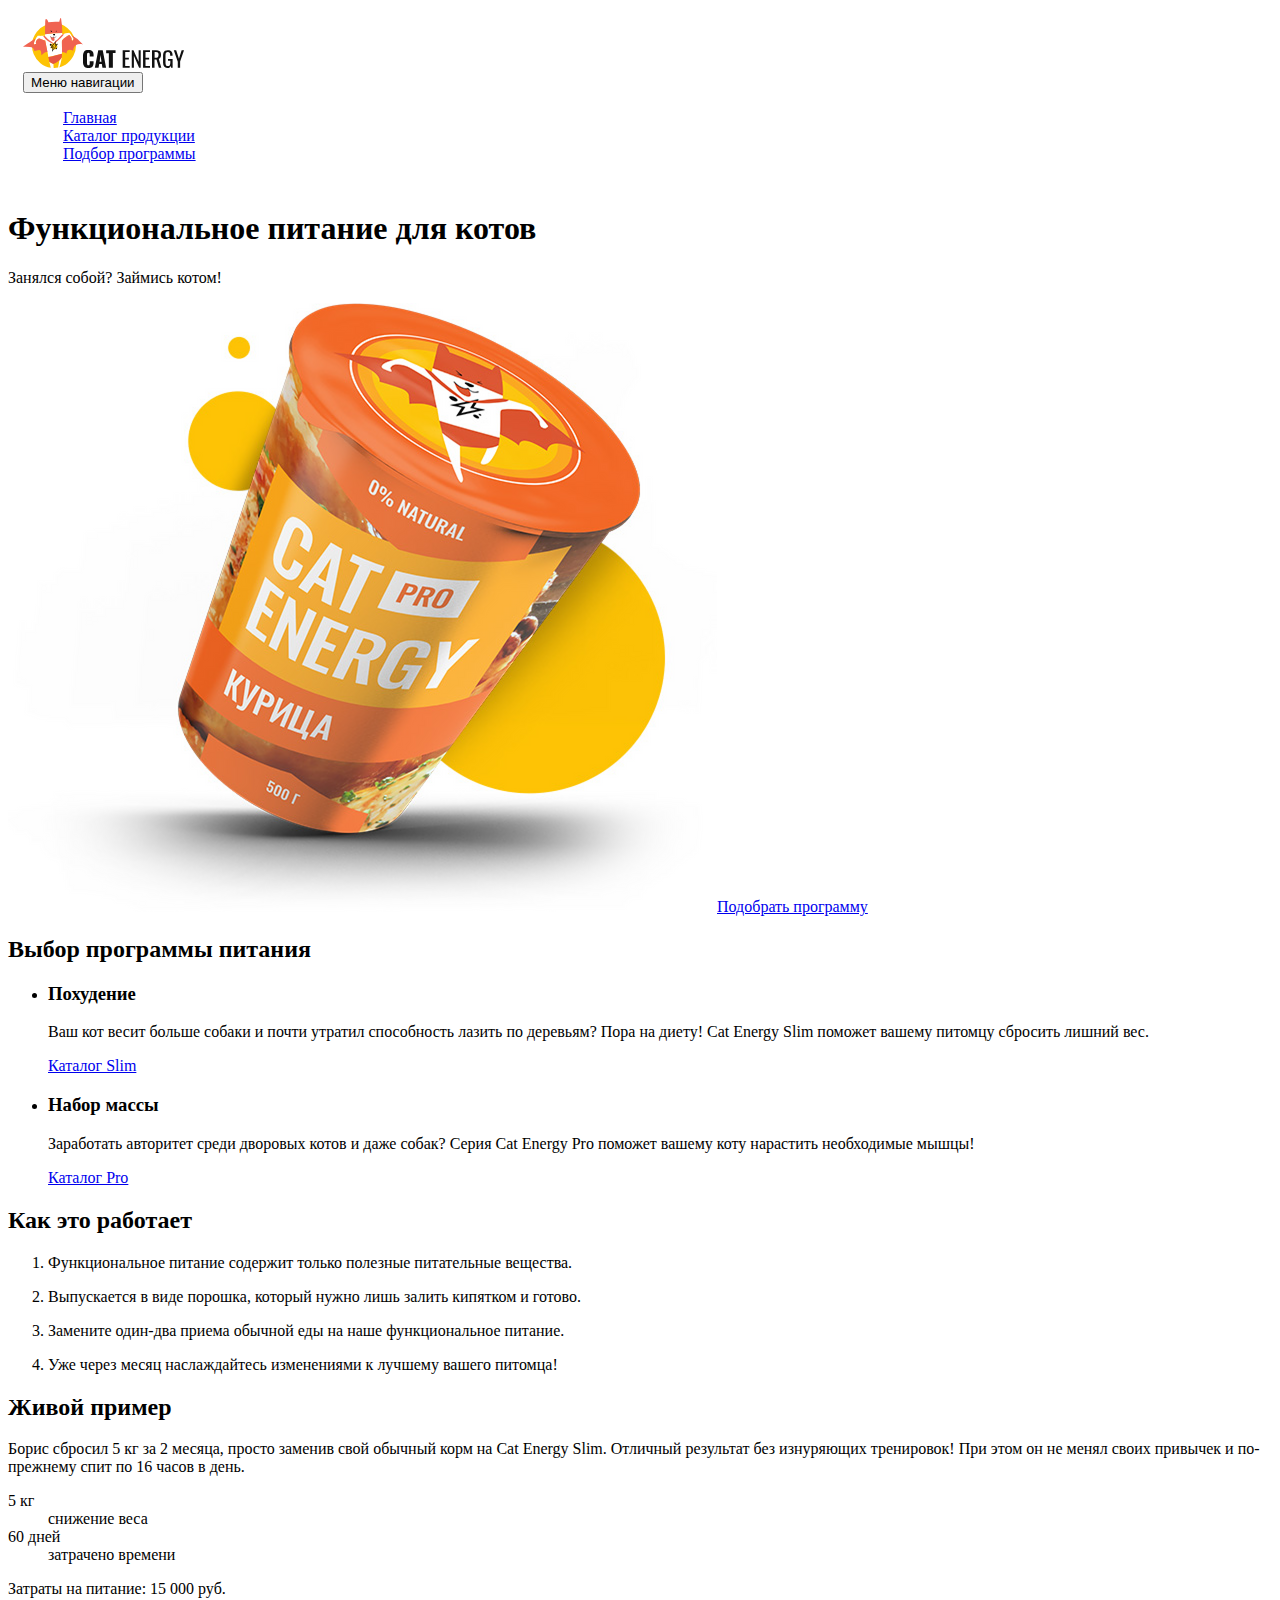
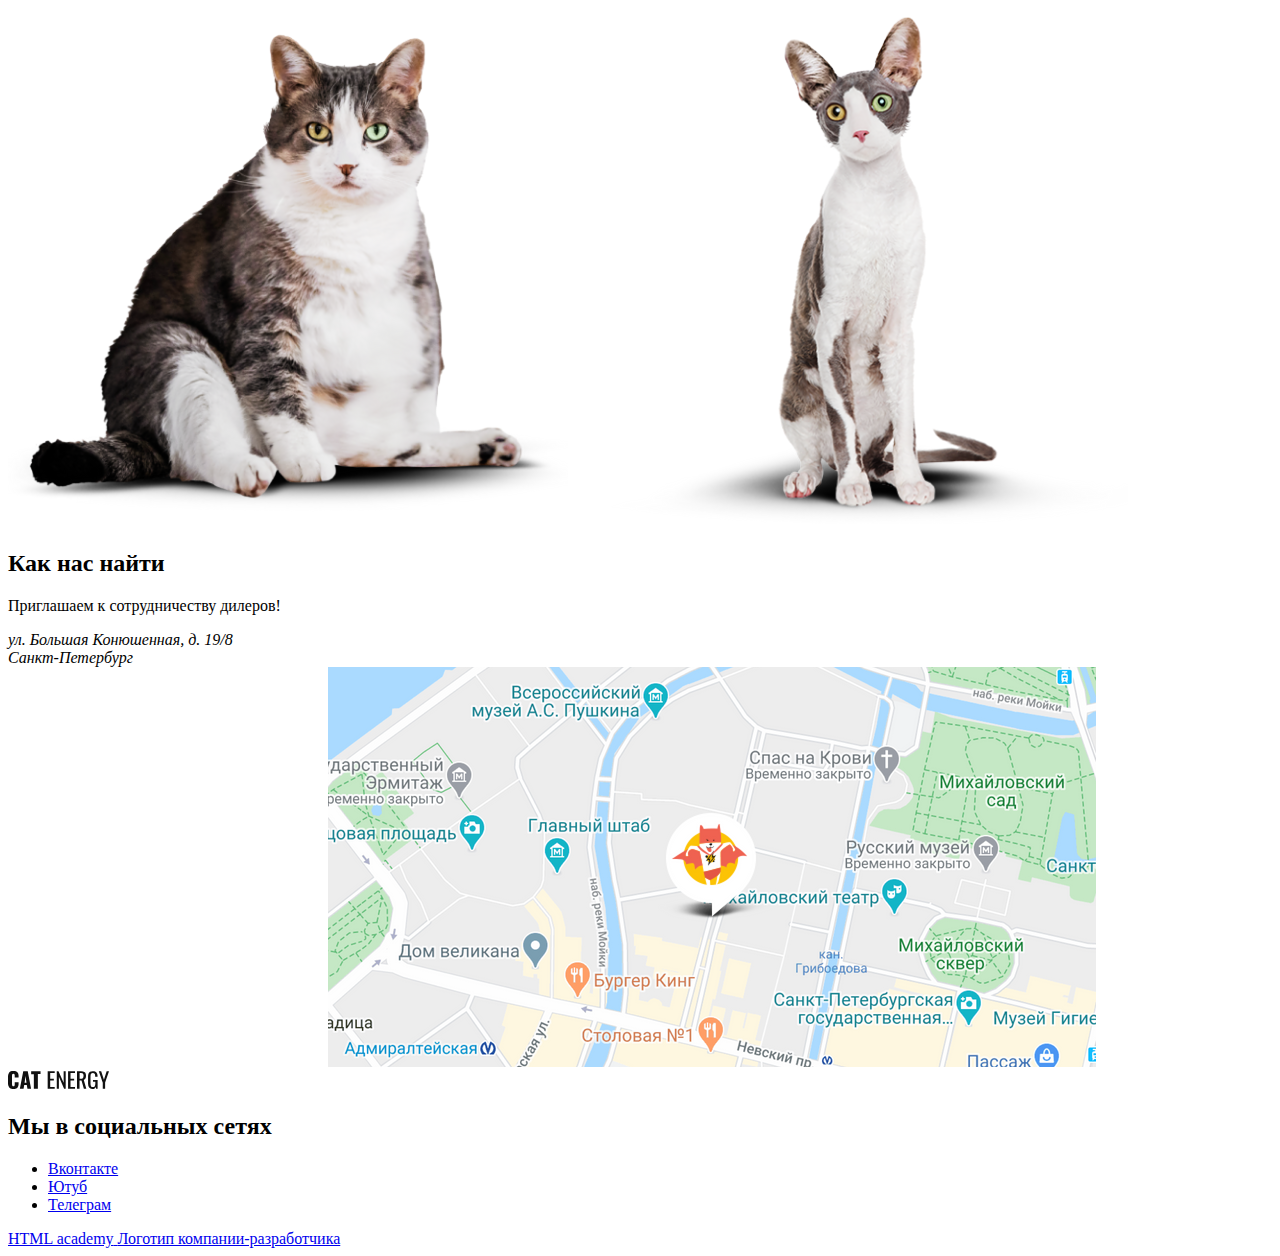
==== index.html @ 3e72becc "Deploying to gh-pages from @ CrystalGoose/2089669-cat-energy-31@88f88fc586ac35daff29e25ace914be1c01a" ====
<!DOCTYPE html><html class="page" lang="ru"><head><meta charset="UTF-8"><title>Функциональное питание для котов Кэт Энерджи</title><meta name="viewport" content="width=device-width,initial-scale=1"><link rel="icon" href="favicon.ico"><link rel="icon" href="favicons/favicon.svg" type="image/svg+xml"><link rel="apple-touch-icon" href="favicons/apple_icon_180x180.png"><link rel="manifest" href="manifest.webmanifest"><link rel="stylesheet" href="styles/styles.css"><script src="scripts/index.js" defer="defer"></script></head><body class="page__body"><header class="header"><a class="header__logo logo-image" href="index.html" aria-current="page"><picture><source media="(min-width: 1440px)" width="70" height="59" type="image/svg+xml" srcset="images/logo_image-desktop.svg"><source media="(min-width: 768px)" width="60" height="50" type="image/svg+xml" srcset="images/logo_image-tablet.svg"><img src="images/logo_image-mobile.svg" width="33" height="38" alt="Логотип Кэт Энерджи, котик в костюме супергероя."></picture></a><a class="header__logo logo-text" href="index.html" aria-current="page"><picture><img src="images/logo_text-mobile.svg" width="101" height="18" alt="Текстовый логотип Кэт Энерджи."></picture></a><nav class="header__navigation navigation"><button class="navigation__button-toggle" type="button"><span class="visually-hidden">Меню навигации</span></button><ul class="navigation__list"><li class="navigation__item navigation__item--current"><a class="navigation__link" href="index.html" aria-current="page">Главная</a></li><li class="navigation__item"><a class="navigation__link" href="catalog.html">Каталог продукции</a></li><li class="navigation__item"><a class="navigation__link" href="#">Подбор программы</a></li></ul></nav></header><main class="main-container"><section class="product"><div class="product__container"><h1 class="product__title title title--light-version">Функциональное питание для котов</h1><p class="product__slogan">Занялся собой? Займись котом!</p><picture><source media="(min-width: 1440px)" width="552" height="499" type="image/png" srcset="images/product_image-tablet@1x.png, images/product_image-tablet@2x.png 2x"><source media="(min-width: 768px)" width="709" height="609" type="image/png" srcset="images/product_image-tablet@1x.png, images/product_image-tablet@2x.png 2x"><img class="product__image" src="images/product_image-mobile@1x.png" srcset="images/product_image-mobile@2x.png 2x" alt="Баночка корма Кэт Энерджи со вкусом курицы." width="280" height="270"></picture><a class="product__button button" href="#">Подобрать программу</a></div></section><section class="programs"><h2 class="visually-hidden">Выбор программы питания</h2><ul class="programs__list"><li class="programs__item programs__item--slim"><h3 class="programs__title title">Похудение</h3><p class="programs__description">Ваш кот весит больше собаки и почти утратил способность лазить по деревьям? Пора на диету! Cat Energy Slim поможет вашему питомцу сбросить лишний вес.</p><a class="programs__link" href="#">Каталог Slim</a></li><li class="programs__item programs__item--pro"><h3 class="programs__title title">Набор массы</h3><p class="programs__description">Заработать авторитет среди дворовых котов и даже собак? Серия Cat Energy Pro поможет вашему коту нарастить необходимые мышцы!</p><a class="programs__link" href="#">Каталог Pro</a></li></ul></section><section class="guideline"><div class="guideline__container"><h2 class="guideline__title title">Как это работает</h2><ol class="guideline__list"><li class="guideline__item"><p class="guideline__description guideline__description--nutricion">Функциональное питание содержит только полезные питательные вещества.</p></li><li class="guideline__item"><p class="guideline__description guideline__description--powder">Выпускается в виде порошка, который нужно лишь залить кипятком и готово.</p></li><li class="guideline__item"><p class="guideline__description guideline__description--meal">Замените один-два приема обычной еды на наше функциональное питание.</p></li><li class="guideline__item"><p class="guideline__description guideline__description--changes">Уже через месяц наслаждайтесь изменениями к лучшему вашего питомца!</p></li></ol></div></section><section class="example"><div class="example__container"><h2 class="example__title title">Живой пример</h2><p class="example__description">Борис сбросил 5&nbsp;кг за 2 месяца, просто заменив свой обычный корм на Cat Energy Slim. Отличный результат без изнуряющих тренировок! При этом он не менял своих привычек и по-прежнему спит по 16 часов в день.</p><dl class="example__stats"><div class="example__weight"><dt class="example__quantity">5&nbsp;кг</dt><dd class="example__content">снижение веса</dd></div><div class="example__days"><dt class="example__quantity">60 дней</dt><dd class="example__content">затрачено времени</dd></div></dl><p class="example__expenses"><span class="example__expenses-price">Затраты на питание:</span> <span class="example__expenses-price">15 000&nbsp;руб.</span></p><!-- Слайдер --><div class="example__slider slider"><div class="slider__container"><picture><source media="(min-width: 768px)" type="image/png" srcset="images/cat_fat-tablet@1x.png, images/cat_fat-tablet@2x.png 2x" width="560" height="512"><img class="slider__cat slider__cat--fat" src="images/cat_fat-mobile@1x.png" srcset="images/cat_fat-mobile@2x.png 2x" alt="Сравнение кота до и после программы: до — толстый котик." width="280" height="256"></picture><picture><source media="(min-width: 768px)" type="image/png" srcset="images/cat_slim-tablet@1x.png, images/cat_slim-tablet@2x.png 2x" width="560" height="512"><img class="slider__cat slider__cat--slim" src="images/cat_slim-mobile@1x.png" srcset="images/cat_slim-mobile@2x.png 2x" alt="Сравнение кота до и после программы: после — стройный котик." width="280" height="256"></picture></div></div></div></section></main><footer class="footer"><div class="footer__wrapper"><section class="footer__address"><h2 class="visually-hidden">Как нас найти</h2><div class="footer__address-container address-container"><p class="address-container__subtitle">Приглашаем к сотрудничеству дилеров!</p><address class="address-container__address">ул. Большая Конюшенная, д. 19/8<br>Санкт-Петербург</address></div><iframe class="footer__address-map" src="https://www.google.com/maps/embed?pb=!1m18!1m12!1m3!1d307.5702379536444!2d30.322433338870027!3d59.93882229616779!2m3!1f0!2f0!3f0!3m2!1i1024!2i768!4f13.1!3m3!1m2!1s0x4696310fca145cc1%3A0x42b32648d8238007!2z0JHQvtC70YzRiNCw0Y8g0JrQvtC90Y7RiNC10L3QvdCw0Y8g0YPQuy4sIDE5LzgsINCh0LDQvdC60YIt0J_QtdGC0LXRgNCx0YPRgNCzLCDQoNC-0YHRgdC40Y8sIDE5MTE4Ng!5e0!3m2!1sru!2ses!4v1713214253502!5m2!1sru!2ses" width="320" height="362" style="border:0;" allowfullscreen="" loading="lazy" referrerpolicy="no-referrer-when-downgrade"></iframe><picture><source media="(min-width: 1440px)" srcset="images/map-desktop@1x.png, images/map-desktop@2x.png 2x" type="image/png" width="1440" height="400"><source media="(min-width: 768px)" srcset="images/map-tablet@1x.png, images/map-tablet@2x.png 2x" type="image/png" width="768" height="400"><img class="footer__map-picture" src="images/map-mobile@1x.png" srcset="images/map-mobile@2x.png 2x" alt="Карта с адресом офиса." width="320" height="362"></picture></section><div class="footer__container"><a class="footer__container-logo logo-text" href="#"><img src="images/logo_text-mobile.svg" width="101" height="18" alt="Текстовый логотип Кэт Энерджи."></a><section class="footer__socials socials"><h2 class="visually-hidden">Мы в социальных сетях</h2><ul class="socials__list"><li class="socials__item"><a class="socials__link socials__link--vkontakte" href="#"><span class="visually-hidden">Вконтакте</span></a></li><li class="socials__item"><a class="socials__link socials__link--youtube" href="#"><span class="visually-hidden">Ютуб</span></a></li><li class="socials__item"><a class="socials__link socials__link--telegram" href="#"><span class="visually-hidden">Телеграм</span></a></li></ul></section><a class="footer__developer developer-logo" href="#"><span class="developer-logo__text">HTML academy</span> <span class="visually-hidden">Логотип компании-разработчика</span></a></div></div></footer></body></html>
---- styles/styles.css ----
.header{color:#fff;background-color:#fff;padding:10px 15px}
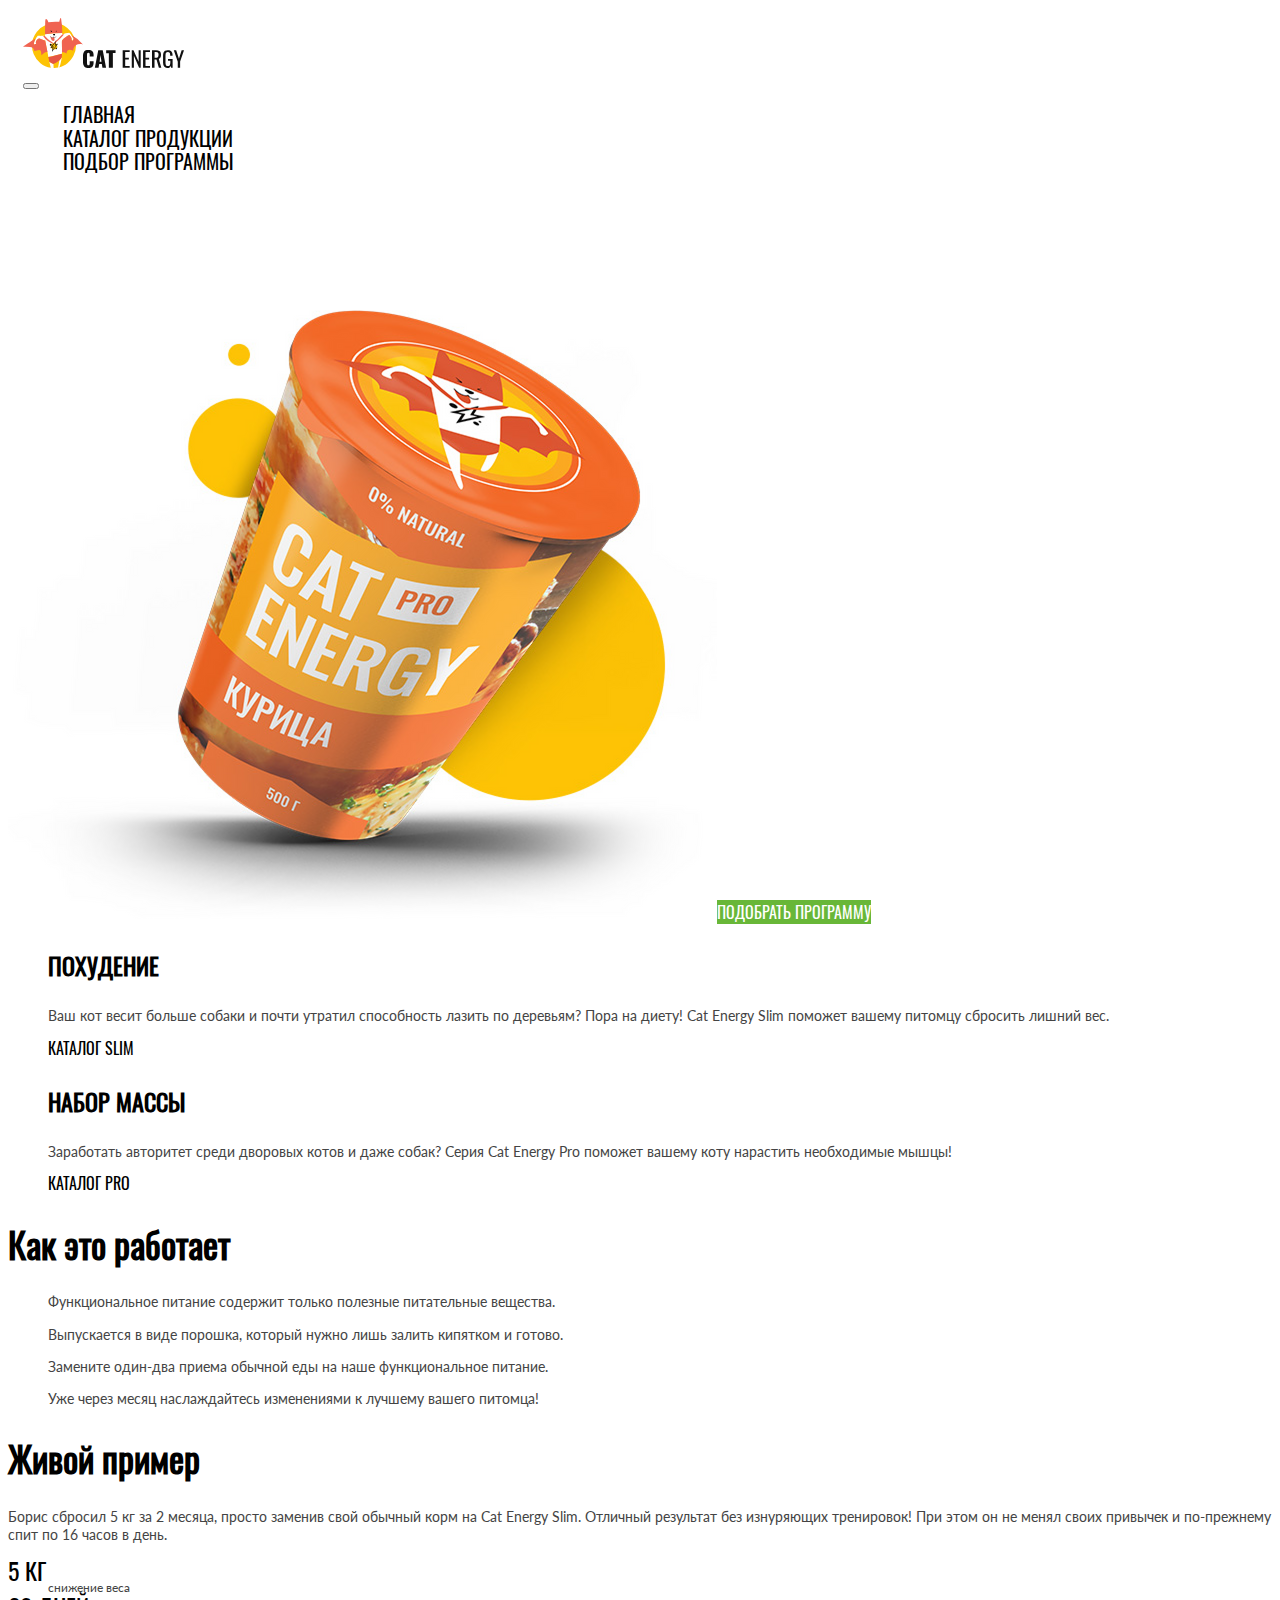
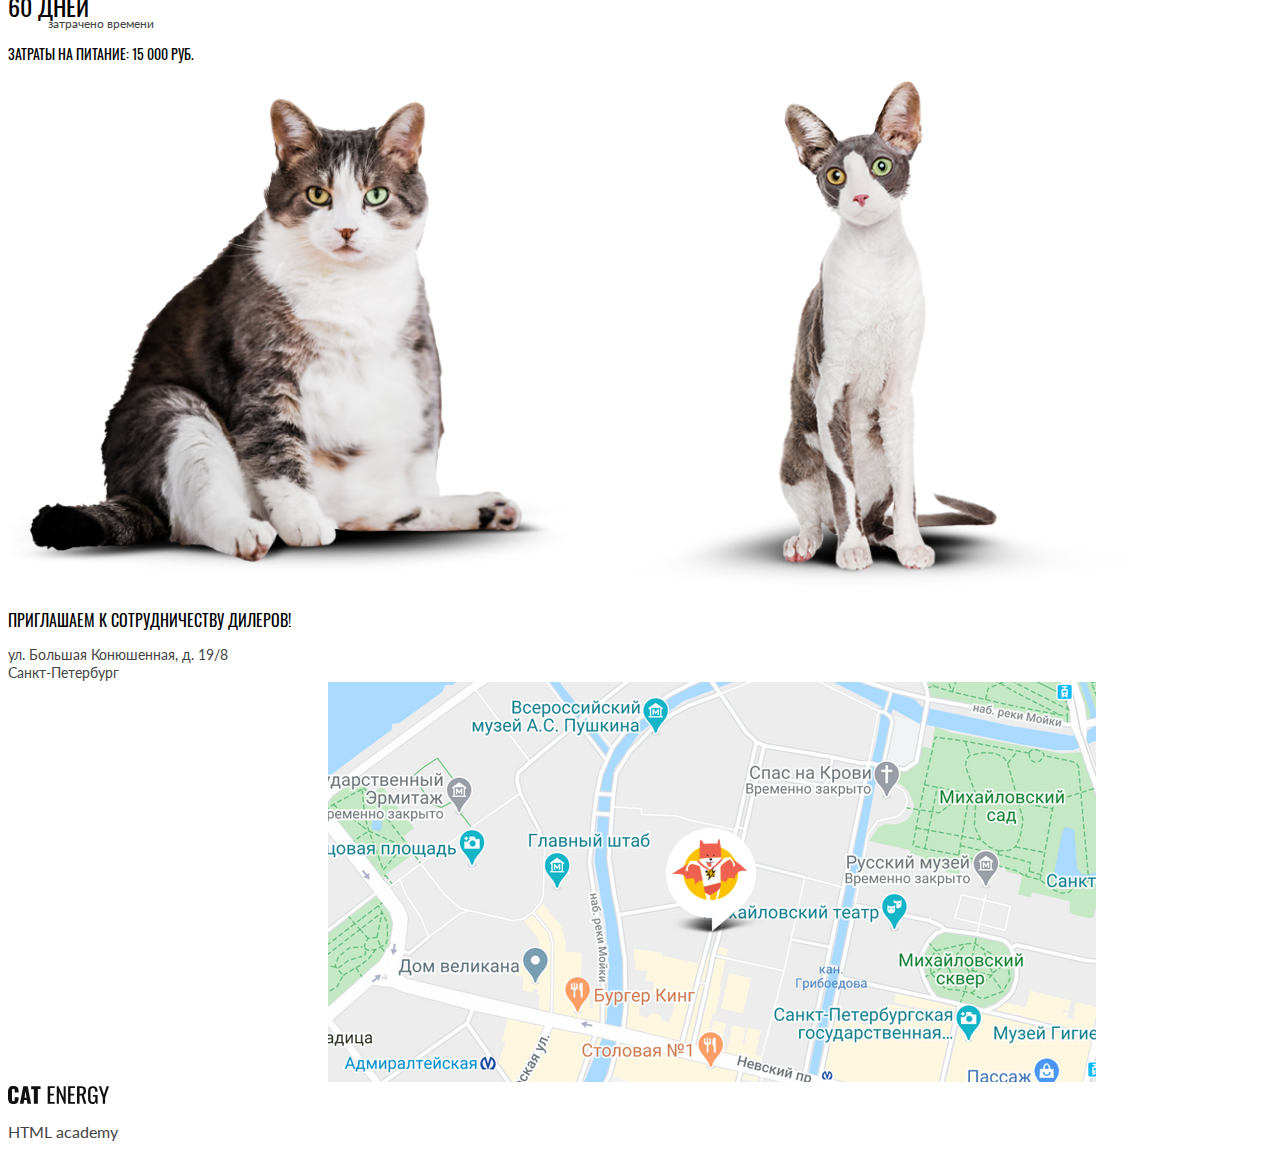
==== commit e23897e0: "Deploying to gh-pages from @ CrystalGoose/2089669-cat-energy-31@cd199926cb674cfb53959e32f25842ca7a22" ====
--- a/index.html
+++ b/index.html
@@ -1 +1 @@
-<!DOCTYPE html><html class="page" lang="ru"><head><meta charset="UTF-8"><title>Функциональное питание для котов Кэт Энерджи</title><meta name="viewport" content="width=device-width,initial-scale=1"><link rel="icon" href="favicon.ico"><link rel="icon" href="favicons/favicon.svg" type="image/svg+xml"><link rel="apple-touch-icon" href="favicons/apple_icon_180x180.png"><link rel="manifest" href="manifest.webmanifest"><link rel="stylesheet" href="styles/styles.css"><script src="scripts/index.js" defer="defer"></script></head><body class="page__body"><header class="header"><a class="header__logo logo-image" href="index.html" aria-current="page"><picture><source media="(min-width: 1440px)" width="70" height="59" type="image/svg+xml" srcset="images/logo_image-desktop.svg"><source media="(min-width: 768px)" width="60" height="50" type="image/svg+xml" srcset="images/logo_image-tablet.svg"><img src="images/logo_image-mobile.svg" width="33" height="38" alt="Логотип Кэт Энерджи, котик в костюме супергероя."></picture></a><a class="header__logo logo-text" href="index.html" aria-current="page"><picture><img src="images/logo_text-mobile.svg" width="101" height="18" alt="Текстовый логотип Кэт Энерджи."></picture></a><nav class="header__navigation navigation"><button class="navigation__button-toggle" type="button"><span class="visually-hidden">Меню навигации</span></button><ul class="navigation__list"><li class="navigation__item navigation__item--current"><a class="navigation__link" href="index.html" aria-current="page">Главная</a></li><li class="navigation__item"><a class="navigation__link" href="catalog.html">Каталог продукции</a></li><li class="navigation__item"><a class="navigation__link" href="#">Подбор программы</a></li></ul></nav></header><main class="main-container"><section class="product"><div class="product__container"><h1 class="product__title title title--light-version">Функциональное питание для котов</h1><p class="product__slogan">Занялся собой? Займись котом!</p><picture><source media="(min-width: 1440px)" width="552" height="499" type="image/png" srcset="images/product_image-tablet@1x.png, images/product_image-tablet@2x.png 2x"><source media="(min-width: 768px)" width="709" height="609" type="image/png" srcset="images/product_image-tablet@1x.png, images/product_image-tablet@2x.png 2x"><img class="product__image" src="images/product_image-mobile@1x.png" srcset="images/product_image-mobile@2x.png 2x" alt="Баночка корма Кэт Энерджи со вкусом курицы." width="280" height="270"></picture><a class="product__button button" href="#">Подобрать программу</a></div></section><section class="programs"><h2 class="visually-hidden">Выбор программы питания</h2><ul class="programs__list"><li class="programs__item programs__item--slim"><h3 class="programs__title title">Похудение</h3><p class="programs__description">Ваш кот весит больше собаки и почти утратил способность лазить по деревьям? Пора на диету! Cat Energy Slim поможет вашему питомцу сбросить лишний вес.</p><a class="programs__link" href="#">Каталог Slim</a></li><li class="programs__item programs__item--pro"><h3 class="programs__title title">Набор массы</h3><p class="programs__description">Заработать авторитет среди дворовых котов и даже собак? Серия Cat Energy Pro поможет вашему коту нарастить необходимые мышцы!</p><a class="programs__link" href="#">Каталог Pro</a></li></ul></section><section class="guideline"><div class="guideline__container"><h2 class="guideline__title title">Как это работает</h2><ol class="guideline__list"><li class="guideline__item"><p class="guideline__description guideline__description--nutricion">Функциональное питание содержит только полезные питательные вещества.</p></li><li class="guideline__item"><p class="guideline__description guideline__description--powder">Выпускается в виде порошка, который нужно лишь залить кипятком и готово.</p></li><li class="guideline__item"><p class="guideline__description guideline__description--meal">Замените один-два приема обычной еды на наше функциональное питание.</p></li><li class="guideline__item"><p class="guideline__description guideline__description--changes">Уже через месяц наслаждайтесь изменениями к лучшему вашего питомца!</p></li></ol></div></section><section class="example"><div class="example__container"><h2 class="example__title title">Живой пример</h2><p class="example__description">Борис сбросил 5&nbsp;кг за 2 месяца, просто заменив свой обычный корм на Cat Energy Slim. Отличный результат без изнуряющих тренировок! При этом он не менял своих привычек и по-прежнему спит по 16 часов в день.</p><dl class="example__stats"><div class="example__weight"><dt class="example__quantity">5&nbsp;кг</dt><dd class="example__content">снижение веса</dd></div><div class="example__days"><dt class="example__quantity">60 дней</dt><dd class="example__content">затрачено времени</dd></div></dl><p class="example__expenses"><span class="example__expenses-price">Затраты на питание:</span> <span class="example__expenses-price">15 000&nbsp;руб.</span></p><!-- Слайдер --><div class="example__slider slider"><div class="slider__container"><picture><source media="(min-width: 768px)" type="image/png" srcset="images/cat_fat-tablet@1x.png, images/cat_fat-tablet@2x.png 2x" width="560" height="512"><img class="slider__cat slider__cat--fat" src="images/cat_fat-mobile@1x.png" srcset="images/cat_fat-mobile@2x.png 2x" alt="Сравнение кота до и после программы: до — толстый котик." width="280" height="256"></picture><picture><source media="(min-width: 768px)" type="image/png" srcset="images/cat_slim-tablet@1x.png, images/cat_slim-tablet@2x.png 2x" width="560" height="512"><img class="slider__cat slider__cat--slim" src="images/cat_slim-mobile@1x.png" srcset="images/cat_slim-mobile@2x.png 2x" alt="Сравнение кота до и после программы: после — стройный котик." width="280" height="256"></picture></div></div></div></section></main><footer class="footer"><div class="footer__wrapper"><section class="footer__address"><h2 class="visually-hidden">Как нас найти</h2><div class="footer__address-container address-container"><p class="address-container__subtitle">Приглашаем к сотрудничеству дилеров!</p><address class="address-container__address">ул. Большая Конюшенная, д. 19/8<br>Санкт-Петербург</address></div><iframe class="footer__address-map" src="https://www.google.com/maps/embed?pb=!1m18!1m12!1m3!1d307.5702379536444!2d30.322433338870027!3d59.93882229616779!2m3!1f0!2f0!3f0!3m2!1i1024!2i768!4f13.1!3m3!1m2!1s0x4696310fca145cc1%3A0x42b32648d8238007!2z0JHQvtC70YzRiNCw0Y8g0JrQvtC90Y7RiNC10L3QvdCw0Y8g0YPQuy4sIDE5LzgsINCh0LDQvdC60YIt0J_QtdGC0LXRgNCx0YPRgNCzLCDQoNC-0YHRgdC40Y8sIDE5MTE4Ng!5e0!3m2!1sru!2ses!4v1713214253502!5m2!1sru!2ses" width="320" height="362" style="border:0;" allowfullscreen="" loading="lazy" referrerpolicy="no-referrer-when-downgrade"></iframe><picture><source media="(min-width: 1440px)" srcset="images/map-desktop@1x.png, images/map-desktop@2x.png 2x" type="image/png" width="1440" height="400"><source media="(min-width: 768px)" srcset="images/map-tablet@1x.png, images/map-tablet@2x.png 2x" type="image/png" width="768" height="400"><img class="footer__map-picture" src="images/map-mobile@1x.png" srcset="images/map-mobile@2x.png 2x" alt="Карта с адресом офиса." width="320" height="362"></picture></section><div class="footer__container"><a class="footer__container-logo logo-text" href="#"><img src="images/logo_text-mobile.svg" width="101" height="18" alt="Текстовый логотип Кэт Энерджи."></a><section class="footer__socials socials"><h2 class="visually-hidden">Мы в социальных сетях</h2><ul class="socials__list"><li class="socials__item"><a class="socials__link socials__link--vkontakte" href="#"><span class="visually-hidden">Вконтакте</span></a></li><li class="socials__item"><a class="socials__link socials__link--youtube" href="#"><span class="visually-hidden">Ютуб</span></a></li><li class="socials__item"><a class="socials__link socials__link--telegram" href="#"><span class="visually-hidden">Телеграм</span></a></li></ul></section><a class="footer__developer developer-logo" href="#"><span class="developer-logo__text">HTML academy</span> <span class="visually-hidden">Логотип компании-разработчика</span></a></div></div></footer></body></html>+<!DOCTYPE html><html class="page" lang="ru"><head><meta charset="UTF-8"><title>Функциональное питание для котов Кэт Энерджи</title><meta name="viewport" content="width=device-width,initial-scale=1"><link rel="icon" href="favicon.ico"><link rel="icon" href="favicons/favicon.svg" type="image/svg+xml"><link rel="apple-touch-icon" href="favicons/apple_icon_180x180.png"><link rel="manifest" href="manifest.webmanifest"><link rel="stylesheet" href="styles/styles.css"><script src="scripts/index.js" defer="defer"></script></head><body class="page__body"><header class="header"><a class="header__logo logo-image" href="index.html" aria-current="page"><picture><source media="(min-width: 1440px)" width="70" height="59" type="image/svg+xml" srcset="images/logo_image-desktop.svg"><source media="(min-width: 768px)" width="60" height="50" type="image/svg+xml" srcset="images/logo_image-tablet.svg"><img src="images/logo_image-mobile.svg" width="33" height="38" alt="Логотип Кэт Энерджи, котик в костюме супергероя."></picture></a><a class="header__logo logo-text" href="index.html" aria-current="page"><img src="images/logo_text-mobile.svg" width="101" height="18" alt="Текстовый логотип Кэт Энерджи."></a><nav class="header__navigation navigation"><button class="navigation__button-toggle" type="button"><span class="visually-hidden">Меню навигации</span></button><ul class="navigation__list"><li class="navigation__item navigation__item--current"><a class="navigation__link" href="index.html" aria-current="page">Главная</a></li><li class="navigation__item"><a class="navigation__link" href="catalog.html">Каталог продукции</a></li><li class="navigation__item"><a class="navigation__link" href="#">Подбор программы</a></li></ul></nav></header><main class="main-container"><section class="product"><div class="product__container"><h1 class="product__title title title--light-version">Функциональное питание для котов</h1><p class="product__slogan">Занялся собой? Займись котом!</p><picture><source media="(min-width: 1440px)" width="552" height="499" type="image/png" srcset="images/product_image-tablet@1x.png, images/product_image-tablet@2x.png 2x"><source media="(min-width: 768px)" width="709" height="609" type="image/png" srcset="images/product_image-tablet@1x.png, images/product_image-tablet@2x.png 2x"><img class="product__image" src="images/product_image-mobile@1x.png" srcset="images/product_image-mobile@2x.png 2x" alt="Баночка корма Кэт Энерджи со вкусом курицы." width="280" height="270"></picture><a class="product__button button" href="#">Подобрать программу</a></div></section><section class="programs"><h2 class="visually-hidden">Выбор программы питания</h2><ul class="programs__list"><li class="programs__item programs__item--slim"><h3 class="programs__title">Похудение</h3><p class="programs__description">Ваш кот весит больше собаки и почти утратил способность лазить по деревьям? Пора на диету! Cat Energy Slim поможет вашему питомцу сбросить лишний вес.</p><a class="programs__link" href="#">Каталог Slim</a></li><li class="programs__item programs__item--pro"><h3 class="programs__title">Набор массы</h3><p class="programs__description">Заработать авторитет среди дворовых котов и даже собак? Серия Cat Energy Pro поможет вашему коту нарастить необходимые мышцы!</p><a class="programs__link" href="#">Каталог Pro</a></li></ul></section><section class="guideline"><div class="guideline__container"><h2 class="guideline__title title">Как это работает</h2><ol class="guideline__list"><li class="guideline__item"><p class="guideline__description guideline__description--nutricion">Функциональное питание содержит только полезные питательные вещества.</p></li><li class="guideline__item"><p class="guideline__description guideline__description--powder">Выпускается в виде порошка, который нужно лишь залить кипятком и готово.</p></li><li class="guideline__item"><p class="guideline__description guideline__description--meal">Замените один-два приема обычной еды на наше функциональное питание.</p></li><li class="guideline__item"><p class="guideline__description guideline__description--changes">Уже через месяц наслаждайтесь изменениями к лучшему вашего питомца!</p></li></ol></div></section><section class="example"><div class="example__container"><h2 class="example__title title">Живой пример</h2><p class="example__description">Борис сбросил 5&nbsp;кг за 2 месяца, просто заменив свой обычный корм на Cat Energy Slim. Отличный результат без изнуряющих тренировок! При этом он не менял своих привычек и по-прежнему спит по 16 часов в день.</p><dl class="example__stats"><div class="example__weight"><dt class="example__quantity">5&nbsp;кг</dt><dd class="example__content">снижение веса</dd></div><div class="example__days"><dt class="example__quantity">60 дней</dt><dd class="example__content">затрачено времени</dd></div></dl><p class="example__expenses"><span class="example__expenses-price">Затраты на питание:</span> <span class="example__expenses-price">15 000&nbsp;руб.</span></p><!-- Слайдер --><div class="example__slider slider"><div class="slider__container"><picture><source media="(min-width: 768px)" type="image/png" srcset="images/cat_fat-tablet@1x.png, images/cat_fat-tablet@2x.png 2x" width="560" height="512"><img class="slider__cat slider__cat--fat" src="images/cat_fat-mobile@1x.png" srcset="images/cat_fat-mobile@2x.png 2x" alt="Сравнение кота до и после программы: до — толстый котик." width="280" height="256"></picture><picture><source media="(min-width: 768px)" type="image/png" srcset="images/cat_slim-tablet@1x.png, images/cat_slim-tablet@2x.png 2x" width="560" height="512"><img class="slider__cat slider__cat--slim" src="images/cat_slim-mobile@1x.png" srcset="images/cat_slim-mobile@2x.png 2x" alt="Сравнение кота до и после программы: после — стройный котик." width="280" height="256"></picture></div></div></div></section></main><footer class="footer"><div class="footer__wrapper"><section class="footer__address"><h2 class="visually-hidden">Как нас найти</h2><div class="footer__address-container address-container"><p class="address-container__subtitle">Приглашаем к сотрудничеству дилеров!</p><address class="address-container__address">ул. Большая Конюшенная, д. 19/8<br>Санкт-Петербург</address></div><iframe class="footer__address-map" src="https://www.google.com/maps/embed?pb=!1m18!1m12!1m3!1d307.5702379536444!2d30.322433338870027!3d59.93882229616779!2m3!1f0!2f0!3f0!3m2!1i1024!2i768!4f13.1!3m3!1m2!1s0x4696310fca145cc1%3A0x42b32648d8238007!2z0JHQvtC70YzRiNCw0Y8g0JrQvtC90Y7RiNC10L3QvdCw0Y8g0YPQuy4sIDE5LzgsINCh0LDQvdC60YIt0J_QtdGC0LXRgNCx0YPRgNCzLCDQoNC-0YHRgdC40Y8sIDE5MTE4Ng!5e0!3m2!1sru!2ses!4v1713214253502!5m2!1sru!2ses" width="320" height="362" style="border:0;" allowfullscreen="" loading="lazy" referrerpolicy="no-referrer-when-downgrade"></iframe><picture><source media="(min-width: 1440px)" srcset="images/map-desktop@1x.png, images/map-desktop@2x.png 2x" type="image/png" width="1440" height="400"><source media="(min-width: 768px)" srcset="images/map-tablet@1x.png, images/map-tablet@2x.png 2x" type="image/png" width="768" height="400"><img class="footer__map-picture" src="images/map-mobile@1x.png" srcset="images/map-mobile@2x.png 2x" alt="Карта с адресом офиса." width="320" height="362"></picture></section><div class="footer__container"><a class="footer__container-logo logo-text" href="index.html" aria-current="page"><img src="images/logo_text-mobile.svg" width="101" height="18" alt="Текстовый логотип Кэт Энерджи."></a><section class="footer__socials socials"><h2 class="visually-hidden">Мы в социальных сетях</h2><ul class="socials__list"><li class="socials__item"><a class="socials__link socials__link--vkontakte" href="https://vk.com/htmlacademy"><span class="visually-hidden">Вконтакте</span></a></li><li class="socials__item"><a class="socials__link socials__link--youtube" href="https://www.youtube.com/user/htmlacademyru"><span class="visually-hidden">Ютуб</span></a></li><li class="socials__item"><a class="socials__link socials__link--telegram" href="https://t.me/htmlacademy"><span class="visually-hidden">Телеграм</span></a></li></ul></section><a class="footer__developer developer-logo" href="https://htmlacademy.ru/"><span class="developer-logo__text">HTML academy</span> <span class="visually-hidden">Логотип компании-разработчика</span></a></div></div></footer></body></html>--- a/styles/styles.css
+++ b/styles/styles.css
@@ -1 +1 @@
-.header{color:#fff;background-color:#fff;padding:10px 15px}+:root{--primary-text-color:#444;--secondary-text-color:#000;--catalog-text-color:#222;--catalog-title-color:#111;--accent-color:#68b738;--accent-hover:#5eaa2f;--accent-light:#fff;--accent-dark:#666;--background-basic:#f2f2f2;--background-secondary:#eaeaea}@font-face{font-family:Lato;font-style:normal;font-weight:400;src:url(../fonts/lato/Lato-Regular.woff2)format("woff2");font-display:swap}@font-face{font-family:Oswald;font-style:normal;font-weight:400;src:url(../fonts/oswald/oswaldregular.woff2)format("woff2");font-display:swap}*,:before,:after{box-sizing:border-box}img{object-fit:contain;max-width:100%}body{color:var(--primary-text-color,#444);font-family:Lato,Arial,sans-serif;font-size:14px;line-height:1.3}.visually-hidden{clip:rect(0 0 0 0);border:0;width:1px;height:1px;margin:-1px;padding:0;position:absolute;overflow:hidden}.button{text-transform:uppercase;color:var(--accent-light,#fff);background-color:var(--accent-color,#68b738);border-style:none;font-family:Oswald,sans-serif;font-size:16px;line-height:1.25;text-decoration:none}.button--secondary{color:var(--primary-text-color,#444);background-color:#f2f2f2}.title{color:var(--secondary-text-color,#000);font-family:Oswald,sans-serif;font-size:36px;line-height:1.1}.title--light-version{color:#fff;font-family:Oswald,sans-serif;font-size:36px;line-height:1}.title--small{color:var(--secondary-text-color,#000);font-family:Oswald,sans-serif;font-size:24px;line-height:1}.form__input{text-transform:uppercase;color:var(--primary-text-color,#444);font-family:Oswald,sans-serif;font-size:20px;line-height:1}.socials__list{list-style:none}.developer-logo{color:var(--primary-text-color,#444);text-decoration:none}.developer-logo__text{font-size:16px;line-height:1.25;text-decoration:none}.header{color:#fff;background-color:#fff;padding:10px 15px}.header__logo{text-decoration:none}.navigation__list{list-style:none}.navigation__link{text-transform:uppercase;color:var(--secondary-text-color,#000);font-family:Oswald,sans-serif;font-size:20px;line-height:1;text-decoration:none}.product__slogan{color:#fff;font-family:Oswald,sans-serif;font-size:14px;line-height:1}.programs__list{list-style:none}.programs__title{text-transform:uppercase;color:var(--secondary-text-color,#000);font-family:Oswald,sans-serif;font-size:24px;line-height:1.5}.programs__link{text-transform:uppercase;color:var(--secondary-text-color,#000);font-family:Oswald,sans-serif;font-size:16px;line-height:1;text-decoration:none}.guideline__list{list-style:none}.example__quantity{text-transform:uppercase;color:var(--secondary-text-color,#000);font-family:Oswald,sans-serif;font-size:24px;line-height:1}.example__content{font-size:12px;line-height:1}.example__expenses{text-transform:uppercase;color:var(--secondary-text-color,#000);font-family:Oswald,sans-serif;font-size:14px;line-height:1.4}.address-container__subtitle{text-transform:uppercase;color:var(--secondary-text-color,#000);font-family:Oswald,sans-serif;font-size:16px;line-height:1.25}.address-container__address{font-style:normal}.catalog__title{text-transform:uppercase;color:var(--catalog-title-color,#111);font-family:Oswald,sans-serif;font-size:16px;line-height:1.25}.catalog__subtitle{font-size:12px}.catalog__list{list-style:none}.card__title{text-transform:uppercase;color:var(--catalog-text-color,#222);font-family:Oswald,sans-serif;font-size:16px;line-height:1.25}.card__info{font-size:12px}.additions__subtitle{text-transform:uppercase;color:var(--catalog-text-color,#222);font-family:Oswald,sans-serif;font-size:16px;line-height:1}.additions__list{list-style:none}.subscribe__subtitle{color:var(--secondary-text-color,#000);font-family:Oswald,sans-serif;font-size:16px;line-height:1.5}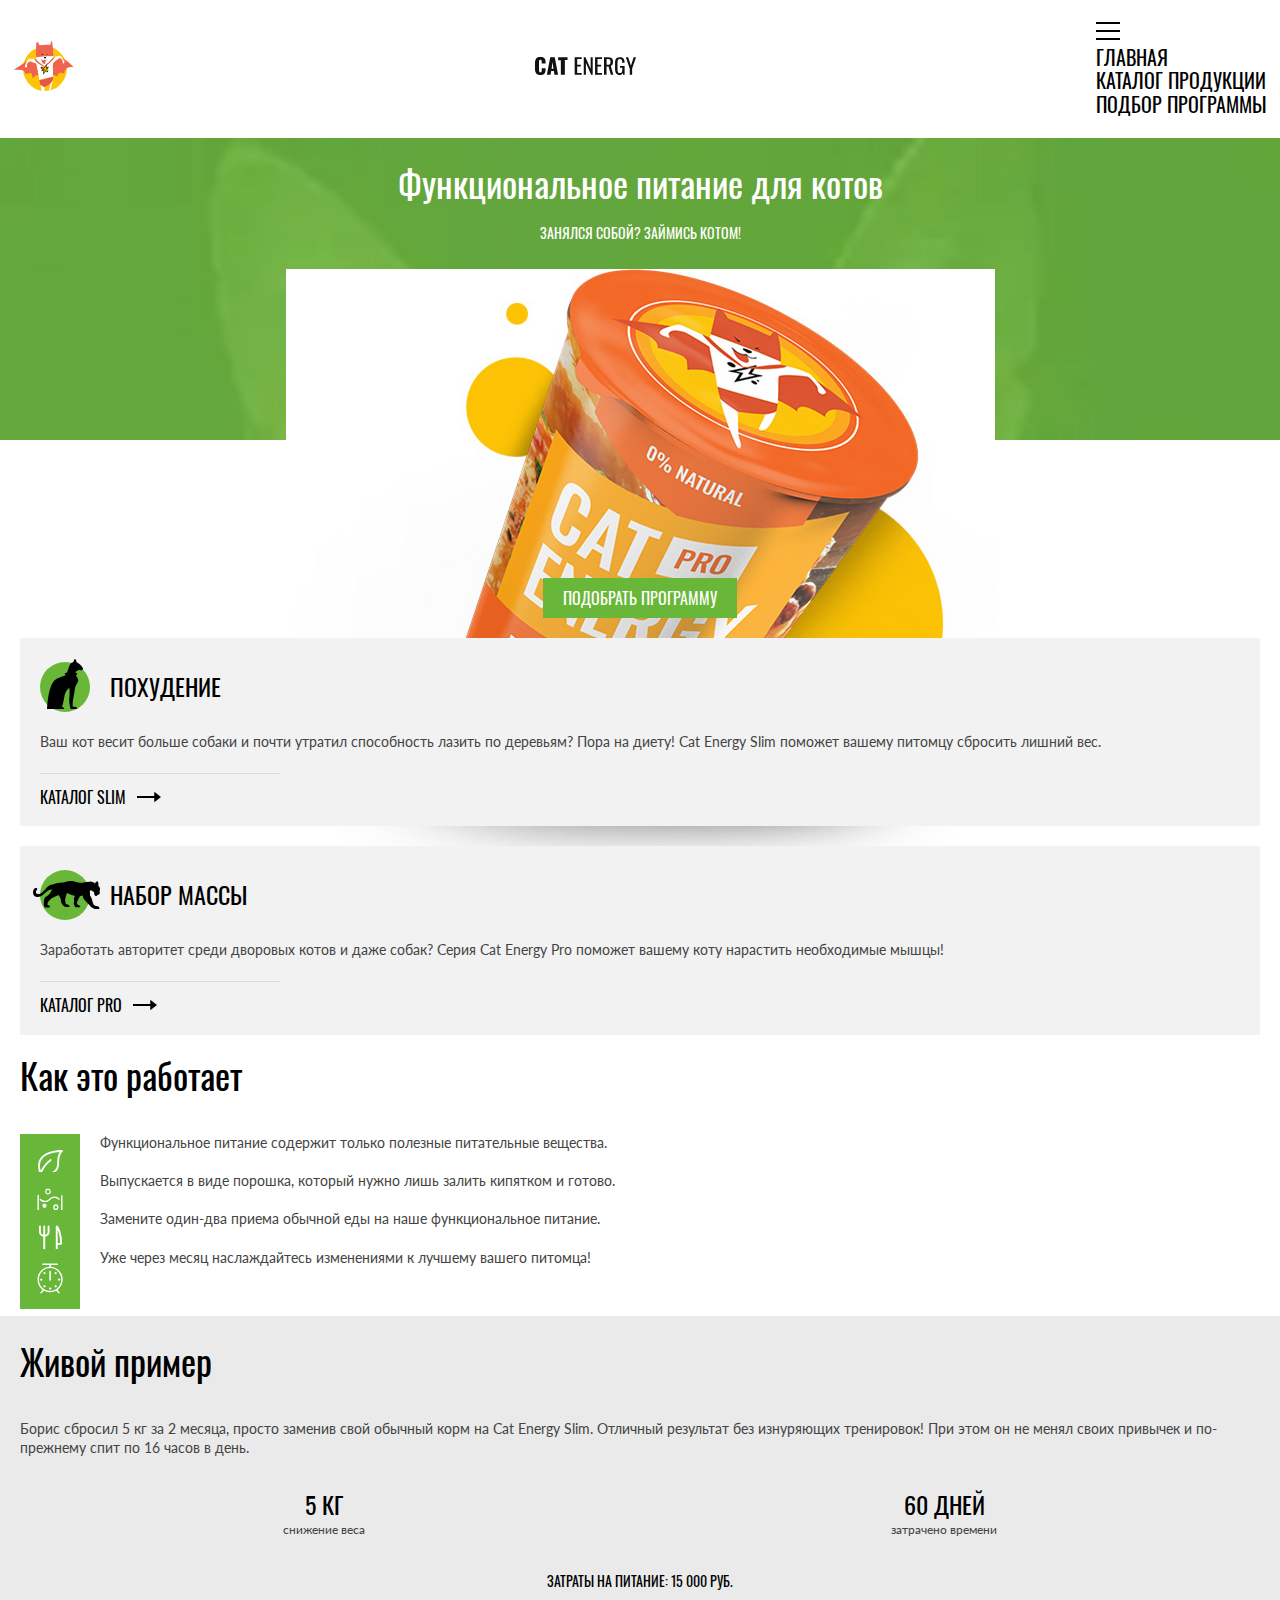
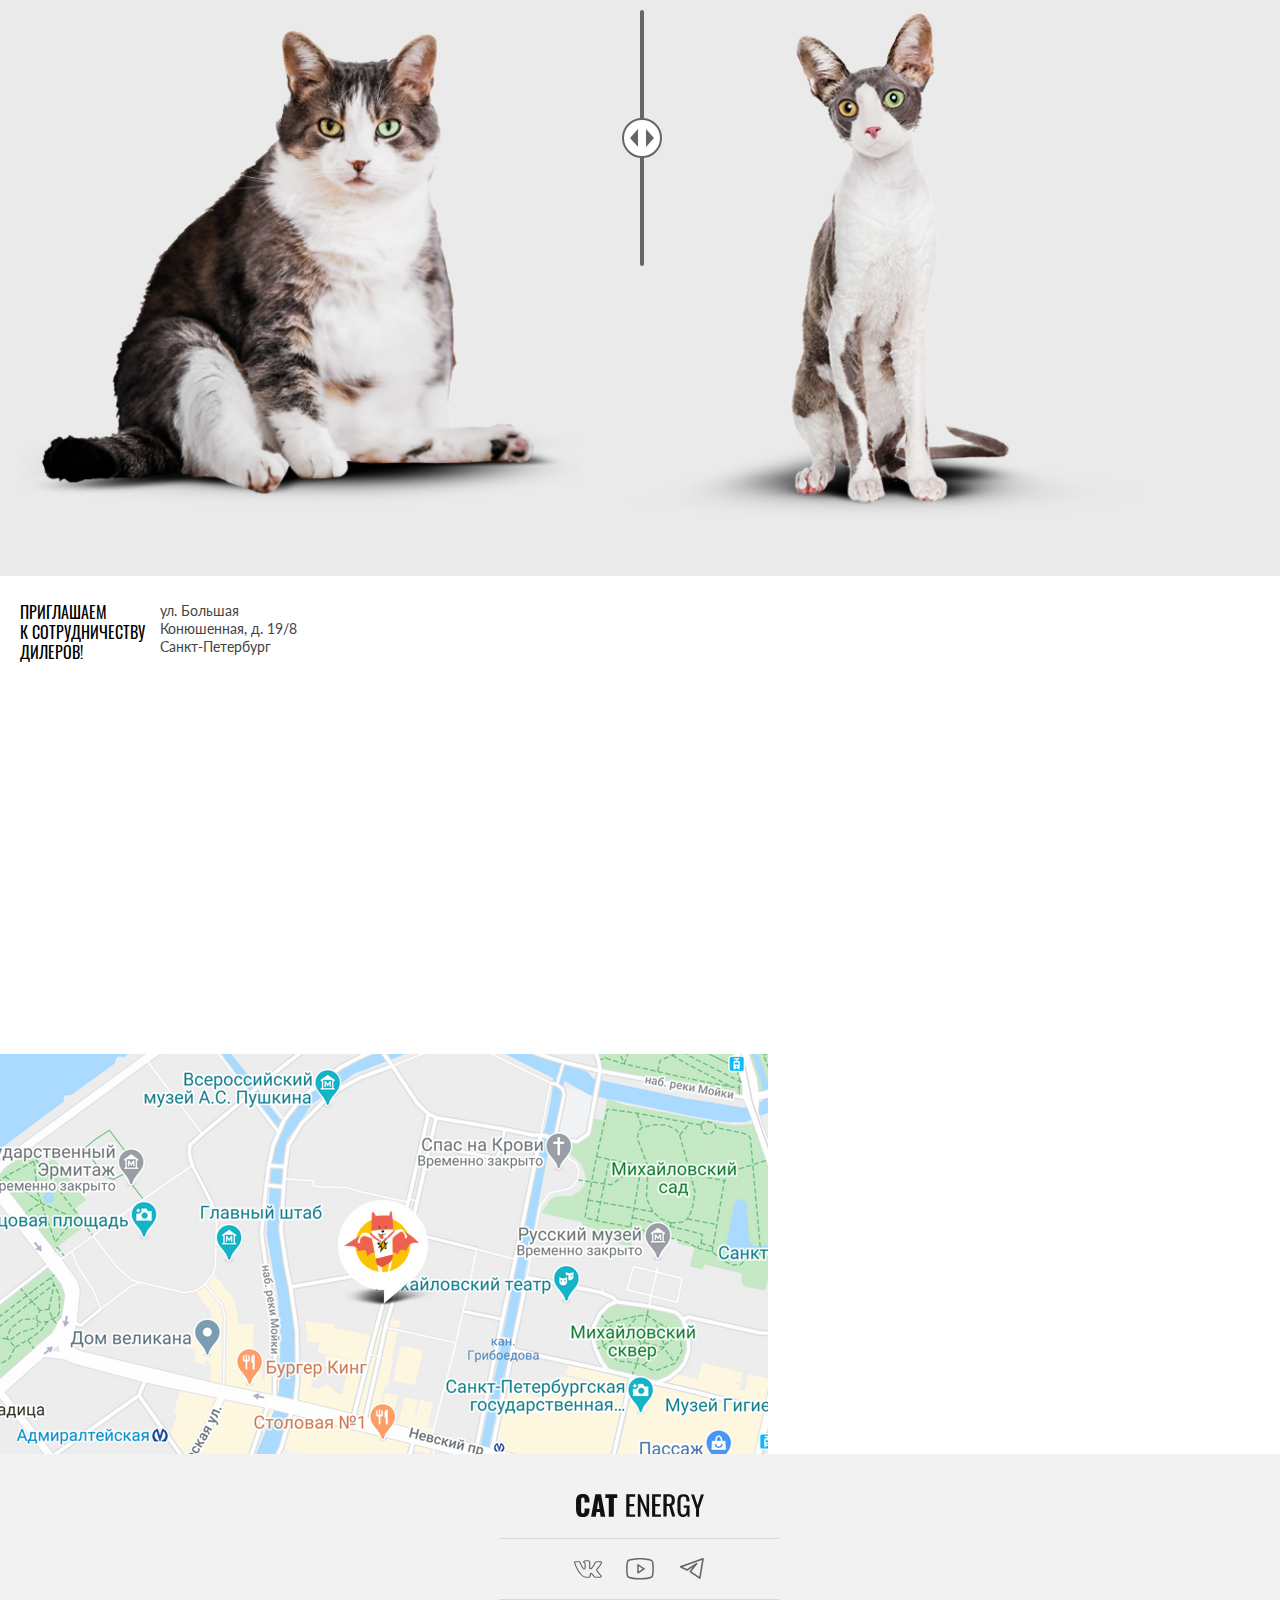
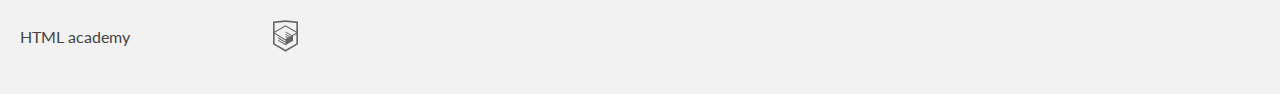
==== commit 072655ce: "Deploying to gh-pages from @ CrystalGoose/2089669-cat-energy-31@ffe26cd8ad8624b5cd8fcb47d8b7926c5ffa" ====
--- a/index.html
+++ b/index.html
@@ -1 +1 @@
-<!DOCTYPE html><html class="page" lang="ru"><head><meta charset="UTF-8"><title>Функциональное питание для котов Кэт Энерджи</title><meta name="viewport" content="width=device-width,initial-scale=1"><link rel="icon" href="favicon.ico"><link rel="icon" href="favicons/favicon.svg" type="image/svg+xml"><link rel="apple-touch-icon" href="favicons/apple_icon_180x180.png"><link rel="manifest" href="manifest.webmanifest"><link rel="stylesheet" href="styles/styles.css"><script src="scripts/index.js" defer="defer"></script></head><body class="page__body"><header class="header"><a class="header__logo logo-image" href="index.html" aria-current="page"><picture><source media="(min-width: 1440px)" width="70" height="59" type="image/svg+xml" srcset="images/logo_image-desktop.svg"><source media="(min-width: 768px)" width="60" height="50" type="image/svg+xml" srcset="images/logo_image-tablet.svg"><img src="images/logo_image-mobile.svg" width="33" height="38" alt="Логотип Кэт Энерджи, котик в костюме супергероя."></picture></a><a class="header__logo logo-text" href="index.html" aria-current="page"><img src="images/logo_text-mobile.svg" width="101" height="18" alt="Текстовый логотип Кэт Энерджи."></a><nav class="header__navigation navigation"><button class="navigation__button-toggle" type="button"><span class="visually-hidden">Меню навигации</span></button><ul class="navigation__list"><li class="navigation__item navigation__item--current"><a class="navigation__link" href="index.html" aria-current="page">Главная</a></li><li class="navigation__item"><a class="navigation__link" href="catalog.html">Каталог продукции</a></li><li class="navigation__item"><a class="navigation__link" href="#">Подбор программы</a></li></ul></nav></header><main class="main-container"><section class="product"><div class="product__container"><h1 class="product__title title title--light-version">Функциональное питание для котов</h1><p class="product__slogan">Занялся собой? Займись котом!</p><picture><source media="(min-width: 1440px)" width="552" height="499" type="image/png" srcset="images/product_image-tablet@1x.png, images/product_image-tablet@2x.png 2x"><source media="(min-width: 768px)" width="709" height="609" type="image/png" srcset="images/product_image-tablet@1x.png, images/product_image-tablet@2x.png 2x"><img class="product__image" src="images/product_image-mobile@1x.png" srcset="images/product_image-mobile@2x.png 2x" alt="Баночка корма Кэт Энерджи со вкусом курицы." width="280" height="270"></picture><a class="product__button button" href="#">Подобрать программу</a></div></section><section class="programs"><h2 class="visually-hidden">Выбор программы питания</h2><ul class="programs__list"><li class="programs__item programs__item--slim"><h3 class="programs__title">Похудение</h3><p class="programs__description">Ваш кот весит больше собаки и почти утратил способность лазить по деревьям? Пора на диету! Cat Energy Slim поможет вашему питомцу сбросить лишний вес.</p><a class="programs__link" href="#">Каталог Slim</a></li><li class="programs__item programs__item--pro"><h3 class="programs__title">Набор массы</h3><p class="programs__description">Заработать авторитет среди дворовых котов и даже собак? Серия Cat Energy Pro поможет вашему коту нарастить необходимые мышцы!</p><a class="programs__link" href="#">Каталог Pro</a></li></ul></section><section class="guideline"><div class="guideline__container"><h2 class="guideline__title title">Как это работает</h2><ol class="guideline__list"><li class="guideline__item"><p class="guideline__description guideline__description--nutricion">Функциональное питание содержит только полезные питательные вещества.</p></li><li class="guideline__item"><p class="guideline__description guideline__description--powder">Выпускается в виде порошка, который нужно лишь залить кипятком и готово.</p></li><li class="guideline__item"><p class="guideline__description guideline__description--meal">Замените один-два приема обычной еды на наше функциональное питание.</p></li><li class="guideline__item"><p class="guideline__description guideline__description--changes">Уже через месяц наслаждайтесь изменениями к лучшему вашего питомца!</p></li></ol></div></section><section class="example"><div class="example__container"><h2 class="example__title title">Живой пример</h2><p class="example__description">Борис сбросил 5&nbsp;кг за 2 месяца, просто заменив свой обычный корм на Cat Energy Slim. Отличный результат без изнуряющих тренировок! При этом он не менял своих привычек и по-прежнему спит по 16 часов в день.</p><dl class="example__stats"><div class="example__weight"><dt class="example__quantity">5&nbsp;кг</dt><dd class="example__content">снижение веса</dd></div><div class="example__days"><dt class="example__quantity">60 дней</dt><dd class="example__content">затрачено времени</dd></div></dl><p class="example__expenses"><span class="example__expenses-price">Затраты на питание:</span> <span class="example__expenses-price">15 000&nbsp;руб.</span></p><!-- Слайдер --><div class="example__slider slider"><div class="slider__container"><picture><source media="(min-width: 768px)" type="image/png" srcset="images/cat_fat-tablet@1x.png, images/cat_fat-tablet@2x.png 2x" width="560" height="512"><img class="slider__cat slider__cat--fat" src="images/cat_fat-mobile@1x.png" srcset="images/cat_fat-mobile@2x.png 2x" alt="Сравнение кота до и после программы: до — толстый котик." width="280" height="256"></picture><picture><source media="(min-width: 768px)" type="image/png" srcset="images/cat_slim-tablet@1x.png, images/cat_slim-tablet@2x.png 2x" width="560" height="512"><img class="slider__cat slider__cat--slim" src="images/cat_slim-mobile@1x.png" srcset="images/cat_slim-mobile@2x.png 2x" alt="Сравнение кота до и после программы: после — стройный котик." width="280" height="256"></picture></div></div></div></section></main><footer class="footer"><div class="footer__wrapper"><section class="footer__address"><h2 class="visually-hidden">Как нас найти</h2><div class="footer__address-container address-container"><p class="address-container__subtitle">Приглашаем к сотрудничеству дилеров!</p><address class="address-container__address">ул. Большая Конюшенная, д. 19/8<br>Санкт-Петербург</address></div><iframe class="footer__address-map" src="https://www.google.com/maps/embed?pb=!1m18!1m12!1m3!1d307.5702379536444!2d30.322433338870027!3d59.93882229616779!2m3!1f0!2f0!3f0!3m2!1i1024!2i768!4f13.1!3m3!1m2!1s0x4696310fca145cc1%3A0x42b32648d8238007!2z0JHQvtC70YzRiNCw0Y8g0JrQvtC90Y7RiNC10L3QvdCw0Y8g0YPQuy4sIDE5LzgsINCh0LDQvdC60YIt0J_QtdGC0LXRgNCx0YPRgNCzLCDQoNC-0YHRgdC40Y8sIDE5MTE4Ng!5e0!3m2!1sru!2ses!4v1713214253502!5m2!1sru!2ses" width="320" height="362" style="border:0;" allowfullscreen="" loading="lazy" referrerpolicy="no-referrer-when-downgrade"></iframe><picture><source media="(min-width: 1440px)" srcset="images/map-desktop@1x.png, images/map-desktop@2x.png 2x" type="image/png" width="1440" height="400"><source media="(min-width: 768px)" srcset="images/map-tablet@1x.png, images/map-tablet@2x.png 2x" type="image/png" width="768" height="400"><img class="footer__map-picture" src="images/map-mobile@1x.png" srcset="images/map-mobile@2x.png 2x" alt="Карта с адресом офиса." width="320" height="362"></picture></section><div class="footer__container"><a class="footer__container-logo logo-text" href="index.html" aria-current="page"><img src="images/logo_text-mobile.svg" width="101" height="18" alt="Текстовый логотип Кэт Энерджи."></a><section class="footer__socials socials"><h2 class="visually-hidden">Мы в социальных сетях</h2><ul class="socials__list"><li class="socials__item"><a class="socials__link socials__link--vkontakte" href="https://vk.com/htmlacademy"><span class="visually-hidden">Вконтакте</span></a></li><li class="socials__item"><a class="socials__link socials__link--youtube" href="https://www.youtube.com/user/htmlacademyru"><span class="visually-hidden">Ютуб</span></a></li><li class="socials__item"><a class="socials__link socials__link--telegram" href="https://t.me/htmlacademy"><span class="visually-hidden">Телеграм</span></a></li></ul></section><a class="footer__developer developer-logo" href="https://htmlacademy.ru/"><span class="developer-logo__text">HTML academy</span> <span class="visually-hidden">Логотип компании-разработчика</span></a></div></div></footer></body></html>+<!DOCTYPE html><html class="page" lang="ru"><head><meta charset="UTF-8"><title>Функциональное питание для котов Кэт Энерджи</title><meta name="viewport" content="width=device-width,initial-scale=1"><link rel="icon" href="favicon.ico"><link rel="icon" href="favicons/favicon.svg" type="image/svg+xml"><link rel="apple-touch-icon" href="favicons/apple_icon_180x180.png"><link rel="manifest" href="manifest.webmanifest"><link rel="stylesheet" href="styles/styles.css"><script src="scripts/index.js" defer="defer"></script></head><body class="page__body"><header class="header"><a class="header__logo logo-image" href="index.html" aria-current="page"><picture><source media="(min-width: 1440px)" width="70" height="59" type="image/svg+xml" srcset="images/logo_image-desktop.svg"><source media="(min-width: 768px)" width="60" height="50" type="image/svg+xml" srcset="images/logo_image-tablet.svg"><img src="images/logo_image-mobile.svg" width="33" height="38" alt="Логотип Кэт Энерджи, котик в костюме супергероя."></picture></a><a class="header__logo logo-text" href="index.html" aria-current="page"><img src="images/logo_text-mobile.svg" width="101" height="18" alt="Текстовый логотип Кэт Энерджи."></a><nav class="header__navigation navigation"><button class="navigation__button-toggle" type="button"><span class="visually-hidden">Меню навигации</span></button><ul class="navigation__list"><li class="navigation__item navigation__item--current"><a class="navigation__link" href="index.html" aria-current="page">Главная</a></li><li class="navigation__item"><a class="navigation__link" href="catalog.html">Каталог продукции</a></li><li class="navigation__item"><a class="navigation__link" href="#">Подбор программы</a></li></ul></nav></header><main class="main-container"><section class="product"><div class="product__container"><div class="product__hero"><h1 class="product__title title title--light-version">Функциональное питание для&nbsp;котов</h1><p class="product__slogan">Занялся собой? Займись котом!</p><picture><source media="(min-width: 1440px)" width="552" height="499" type="image/png" srcset="images/product_image-tablet@1x.png, images/product_image-tablet@2x.png 2x"><source media="(min-width: 768px)" width="709" height="609" type="image/png" srcset="images/product_image-tablet@1x.png, images/product_image-tablet@2x.png 2x"><img class="product__image" src="images/product_image-mobile@1x.png" srcset="images/product_image-mobile@2x.png 2x" alt="Баночка корма Кэт Энерджи со вкусом курицы." width="280" height="270"></picture></div><a class="product__button button" href="#">Подобрать программу</a></div></section><section class="programs"><h2 class="visually-hidden">Выбор программы питания</h2><ul class="programs__list"><li class="programs__item programs__item--slim"><h3 class="programs__title">Похудение</h3><p class="programs__description">Ваш кот весит больше собаки и почти утратил способность лазить по деревьям? Пора на диету! Cat Energy Slim поможет вашему питомцу сбросить лишний вес.</p><a class="programs__link" href="#">Каталог Slim</a></li><li class="programs__item programs__item--pro"><h3 class="programs__title">Набор массы</h3><p class="programs__description">Заработать авторитет среди дворовых котов и даже собак? Серия Cat Energy Pro поможет вашему коту нарастить необходимые мышцы!</p><a class="programs__link" href="#">Каталог Pro</a></li></ul></section><section class="guideline"><div class="guideline__container"><h2 class="guideline__title title">Как это работает</h2><ol class="guideline__list"><li class="guideline__item"><p class="guideline__description guideline__description--nutricion">Функциональное питание содержит только полезные питательные вещества.</p></li><li class="guideline__item"><p class="guideline__description guideline__description--powder">Выпускается в виде порошка, который нужно лишь залить кипятком и готово.</p></li><li class="guideline__item"><p class="guideline__description guideline__description--meal">Замените один-два приема обычной еды на наше функциональное питание.</p></li><li class="guideline__item"><p class="guideline__description guideline__description--changes">Уже через месяц наслаждайтесь изменениями к лучшему вашего питомца!</p></li></ol></div></section><section class="example"><div class="example__container"><h2 class="example__title title">Живой пример</h2><p class="example__description">Борис сбросил 5&nbsp;кг за 2 месяца, просто заменив свой обычный корм на Cat Energy Slim. Отличный результат без изнуряющих тренировок! При этом он не менял своих привычек и по-прежнему спит по 16 часов в день.</p><dl class="example__stats"><div class="example__weight"><dt class="example__quantity">5&nbsp;кг</dt><dd class="example__content">снижение веса</dd></div><div class="example__days"><dt class="example__quantity">60 дней</dt><dd class="example__content">затрачено времени</dd></div></dl><p class="example__expenses"><span class="example__expenses-price">Затраты на питание:</span> <span class="example__expenses-price">15 000&nbsp;руб.</span></p><!-- Слайдер --><div class="example__slider slider"><div class="slider__container"><button class="slider__button" type="button"><span class="visually-hidden">Сравнить фото котика до и после</span></button><picture><source media="(min-width: 768px)" type="image/png" srcset="images/cat_fat-tablet@1x.png, images/cat_fat-tablet@2x.png 2x" width="560" height="512"><img class="slider__cat slider__cat--fat" src="images/cat_fat-mobile@1x.png" srcset="images/cat_fat-mobile@2x.png 2x" alt="Сравнение кота до и после программы: до — толстый котик." width="280" height="256"></picture><picture><source media="(min-width: 768px)" type="image/png" srcset="images/cat_slim-tablet@1x.png, images/cat_slim-tablet@2x.png 2x" width="560" height="512"><img class="slider__cat slider__cat--slim" src="images/cat_slim-mobile@1x.png" srcset="images/cat_slim-mobile@2x.png 2x" alt="Сравнение кота до и после программы: после — стройный котик." width="280" height="256"></picture></div></div></div></section></main><footer class="footer"><div class="footer__wrapper"><section class="footer__address"><h2 class="visually-hidden">Как нас найти</h2><div class="footer__address-container address-container"><p class="address-container__subtitle">Приглашаем к&nbsp;сотрудничеству дилеров!</p><address class="address-container__address">ул. Большая Конюшенная, д. 19/8<br>Санкт-Петербург</address></div><iframe class="footer__address-map" src="https://www.google.com/maps/embed?pb=!1m18!1m12!1m3!1d307.5702379536444!2d30.322433338870027!3d59.93882229616779!2m3!1f0!2f0!3f0!3m2!1i1024!2i768!4f13.1!3m3!1m2!1s0x4696310fca145cc1%3A0x42b32648d8238007!2z0JHQvtC70YzRiNCw0Y8g0JrQvtC90Y7RiNC10L3QvdCw0Y8g0YPQuy4sIDE5LzgsINCh0LDQvdC60YIt0J_QtdGC0LXRgNCx0YPRgNCzLCDQoNC-0YHRgdC40Y8sIDE5MTE4Ng!5e0!3m2!1sru!2ses!4v1713214253502!5m2!1sru!2ses" width="320" height="362" style="border:0;" allowfullscreen="" loading="lazy" referrerpolicy="no-referrer-when-downgrade"></iframe><picture><source media="(min-width: 1440px)" srcset="images/map-desktop@1x.png, images/map-desktop@2x.png 2x" type="image/png" width="1440" height="400"><source media="(min-width: 768px)" srcset="images/map-tablet@1x.png, images/map-tablet@2x.png 2x" type="image/png" width="768" height="400"><img class="footer__map-picture" src="images/map-mobile@1x.png" srcset="images/map-mobile@2x.png 2x" alt="Карта с адресом офиса." width="320" height="362"></picture></section><div class="footer__container"><a class="footer__container-logo logo-text" href="index.html" aria-current="page"><img class="logo-text__image" src="images/logo_text-mobile.svg" width="128" height="24" alt="Текстовый логотип Кэт Энерджи."></a><section class="footer__socials socials"><h2 class="visually-hidden">Мы в социальных сетях</h2><ul class="socials__list"><li class="socials__item"><a class="socials__link socials__link--vkontakte" href="https://vk.com/htmlacademy"><span class="visually-hidden">Вконтакте</span></a></li><li class="socials__item"><a class="socials__link socials__link--youtube" href="https://www.youtube.com/user/htmlacademyru"><span class="visually-hidden">Ютуб</span></a></li><li class="socials__item"><a class="socials__link socials__link--telegram" href="https://t.me/htmlacademy"><span class="visually-hidden">Телеграм</span></a></li></ul></section><a class="footer__developer developer-logo" href="https://htmlacademy.ru/"><span class="developer-logo__text">HTML academy</span><p class="developer-logo__image"><span class="visually-hidden">Логотип компании-разработчика</span></p></a></div></div></footer></body></html>--- a/styles/styles.css
+++ b/styles/styles.css
@@ -1 +1 @@
-:root{--primary-text-color:#444;--secondary-text-color:#000;--catalog-text-color:#222;--catalog-title-color:#111;--accent-color:#68b738;--accent-hover:#5eaa2f;--accent-light:#fff;--accent-dark:#666;--background-basic:#f2f2f2;--background-secondary:#eaeaea}@font-face{font-family:Lato;font-style:normal;font-weight:400;src:url(../fonts/lato/Lato-Regular.woff2)format("woff2");font-display:swap}@font-face{font-family:Oswald;font-style:normal;font-weight:400;src:url(../fonts/oswald/oswaldregular.woff2)format("woff2");font-display:swap}*,:before,:after{box-sizing:border-box}img{object-fit:contain;max-width:100%}body{color:var(--primary-text-color,#444);font-family:Lato,Arial,sans-serif;font-size:14px;line-height:1.3}.visually-hidden{clip:rect(0 0 0 0);border:0;width:1px;height:1px;margin:-1px;padding:0;position:absolute;overflow:hidden}.button{text-transform:uppercase;color:var(--accent-light,#fff);background-color:var(--accent-color,#68b738);border-style:none;font-family:Oswald,sans-serif;font-size:16px;line-height:1.25;text-decoration:none}.button--secondary{color:var(--primary-text-color,#444);background-color:#f2f2f2}.title{color:var(--secondary-text-color,#000);font-family:Oswald,sans-serif;font-size:36px;line-height:1.1}.title--light-version{color:#fff;font-family:Oswald,sans-serif;font-size:36px;line-height:1}.title--small{color:var(--secondary-text-color,#000);font-family:Oswald,sans-serif;font-size:24px;line-height:1}.form__input{text-transform:uppercase;color:var(--primary-text-color,#444);font-family:Oswald,sans-serif;font-size:20px;line-height:1}.socials__list{list-style:none}.developer-logo{color:var(--primary-text-color,#444);text-decoration:none}.developer-logo__text{font-size:16px;line-height:1.25;text-decoration:none}.header{color:#fff;background-color:#fff;padding:10px 15px}.header__logo{text-decoration:none}.navigation__list{list-style:none}.navigation__link{text-transform:uppercase;color:var(--secondary-text-color,#000);font-family:Oswald,sans-serif;font-size:20px;line-height:1;text-decoration:none}.product__slogan{color:#fff;font-family:Oswald,sans-serif;font-size:14px;line-height:1}.programs__list{list-style:none}.programs__title{text-transform:uppercase;color:var(--secondary-text-color,#000);font-family:Oswald,sans-serif;font-size:24px;line-height:1.5}.programs__link{text-transform:uppercase;color:var(--secondary-text-color,#000);font-family:Oswald,sans-serif;font-size:16px;line-height:1;text-decoration:none}.guideline__list{list-style:none}.example__quantity{text-transform:uppercase;color:var(--secondary-text-color,#000);font-family:Oswald,sans-serif;font-size:24px;line-height:1}.example__content{font-size:12px;line-height:1}.example__expenses{text-transform:uppercase;color:var(--secondary-text-color,#000);font-family:Oswald,sans-serif;font-size:14px;line-height:1.4}.address-container__subtitle{text-transform:uppercase;color:var(--secondary-text-color,#000);font-family:Oswald,sans-serif;font-size:16px;line-height:1.25}.address-container__address{font-style:normal}.catalog__title{text-transform:uppercase;color:var(--catalog-title-color,#111);font-family:Oswald,sans-serif;font-size:16px;line-height:1.25}.catalog__subtitle{font-size:12px}.catalog__list{list-style:none}.card__title{text-transform:uppercase;color:var(--catalog-text-color,#222);font-family:Oswald,sans-serif;font-size:16px;line-height:1.25}.card__info{font-size:12px}.additions__subtitle{text-transform:uppercase;color:var(--catalog-text-color,#222);font-family:Oswald,sans-serif;font-size:16px;line-height:1}.additions__list{list-style:none}.subscribe__subtitle{color:var(--secondary-text-color,#000);font-family:Oswald,sans-serif;font-size:16px;line-height:1.5}+:root{--primary-text-color:#444;--secondary-text-color:#000;--catalog-text-color:#222;--catalog-title-color:#111;--accent-color:#68b738;--accent-hover:#5eaa2f;--accent-light:#fff;--accent-dark:#666;--background-basic:#f2f2f2;--background-secondary:#eaeaea}@font-face{font-family:Lato;font-style:normal;font-weight:400;src:url(../fonts/lato/Lato-Regular.woff2)format("woff2");font-display:swap}@font-face{font-family:Oswald;font-style:normal;font-weight:400;src:url(../fonts/oswald/oswaldregular.woff2)format("woff2");font-display:swap}*,:before,:after{box-sizing:border-box}img{object-fit:contain;max-width:100%}body{color:var(--primary-text-color,#444);font-family:Lato,Arial,sans-serif;font-size:14px;line-height:1.3}.visually-hidden{clip:rect(0 0 0 0);border:0;width:1px;height:1px;margin:-1px;padding:0;position:absolute;overflow:hidden}.button{text-transform:uppercase;color:var(--accent-light,#fff);background-color:var(--accent-color,#68b738);border-style:none;padding:10px 20px;font-family:Oswald,sans-serif;font-size:16px;line-height:1.25;text-decoration:none}.button--secondary{color:var(--primary-text-color,#444);background-color:#f2f2f2;width:100%;padding:10px 20px}.title{color:var(--secondary-text-color,#000);margin:0;font-family:Oswald,sans-serif;font-size:36px;font-weight:400;line-height:1.1}.title--light-version{color:#fff;font-family:Oswald,sans-serif;font-size:36px;font-weight:400;line-height:1}.title--small{color:var(--secondary-text-color,#000);font-family:Oswald,sans-serif;font-size:24px;line-height:1}.logo-text__image{display:block}.form__input{text-transform:uppercase;color:var(--primary-text-color,inherit);border:1px solid #cdcdcd;border-radius:0;width:100%;margin-bottom:16px;padding:13px;font-family:Oswald,sans-serif;font-size:20px;line-height:1}.socials__list{gap:24px;margin:0;padding:0;list-style:none;display:flex}.socials__link:before{content:"";vertical-align:middle;-webkit-mask-image:var(--icon);mask-image:var(--icon);background-color:var(--accent-dark,#666);width:28px;height:22px;display:inline-block;-webkit-mask-position:50%;mask-position:50%;-webkit-mask-repeat:no-repeat;mask-repeat:no-repeat}.socials__link--vkontakte{--icon:url(../icons/stack.svg#icon_vkontakte)}.socials__link--youtube{--icon:url(../icons/stack.svg#icon_youtube)}.socials__link--telegram{--icon:url(../icons/stack.svg#icon_telegram)}.developer-logo{color:var(--primary-text-color,#444);text-decoration:none}.developer-logo__text{text-align:left;margin:auto 0;font-size:16px;line-height:1.25;text-decoration:none;position:relative}.developer-logo__image{width:27px;height:34px;margin-top:0;margin-bottom:0;margin-left:auto;position:relative}.developer-logo__image:before{content:"";background-color:var(--accent-dark,#666);width:25px;height:32px;position:absolute;-webkit-mask-image:url(../icons/stack.svg#icon_html-academy);mask-image:url(../icons/stack.svg#icon_html-academy);-webkit-mask-position:50%;mask-position:50%;-webkit-mask-repeat:no-repeat;mask-repeat:no-repeat}.page__body{margin:0}.header{background-color:#fff;flex-wrap:wrap;justify-content:space-between;align-items:center;column-gap:56px;margin:0 auto;padding:20px 13px 21px 14px;display:flex}.header__logo{text-decoration:none}.navigation__button-toggle{background-color:#fff;background-image:url(../icons/stack.svg#icon_menu);background-position:50%;background-repeat:no-repeat;border-style:none;width:24px;height:24px}.navigation__list{margin:0 auto;padding:0;list-style:none}.navigation__link{text-transform:uppercase;color:var(--secondary-text-color,#000);font-family:Oswald,sans-serif;font-size:20px;line-height:1;text-decoration:none}.product__container{flex-direction:column;justify-content:end;min-height:480px;display:flex}.product__hero{background-image:url(../images/hero_background-mobile@1x.webp);background-repeat:no-repeat;background-color:var(--accent-color,#68b738);background-size:100%,cover;max-height:302px;margin-bottom:138px}.product__title{text-align:center;margin:0 auto;padding:27px 20px 25px}.product__slogan{text-transform:uppercase;text-align:center;color:#fff;margin:0 auto 29px;font-family:Oswald,sans-serif;font-size:14px;line-height:1}.product__image{margin:0 auto;display:block}.product__button{margin:0 auto}.programs__list{margin:0 auto;padding:20px;list-style:none}.programs__item--slim{background-color:var(--background-basic,#f2f2f2);margin-bottom:20px;padding:30px 20px 18px;position:relative}.programs__item--slim:before{content:"";background-color:var(--accent-color,#68b738);border-radius:50%;width:50px;height:50px;position:absolute;top:24px}.programs__item--slim:after{content:"";background-image:url(../icons/stack.svg#icon_cat-slim);background-position:50%;background-repeat:no-repeat;width:36px;height:50px;display:inline-block;position:absolute;top:21px;left:27px}.programs__item--pro{background-color:var(--background-basic,#f2f2f2);padding:30px 20px 18px;position:relative}.programs__item--pro:before{content:"";background-color:var(--accent-color,#68b738);border-radius:50%;width:50px;height:50px;position:absolute;top:24px}.programs__item--pro:after{content:"";background-image:url(../icons/stack.svg#icon_cat-pro);background-position:50%;background-repeat:no-repeat;width:67px;height:28px;display:inline-block;position:absolute;top:35px;left:13px}.programs__title{text-transform:uppercase;color:var(--secondary-text-color,#000);margin:0 0 29px 70px;font-family:Oswald,sans-serif;font-size:24px;font-weight:400;line-height:1.5}.programs__description{margin:0 0 38px;padding-right:13px;position:relative}.programs__description:after{content:"";background-color:#d9d9d9;width:240px;height:1px;display:inline-block;position:absolute;bottom:-23px;left:0}.programs__link{text-transform:uppercase;color:var(--secondary-text-color,#000);font-family:Oswald,sans-serif;font-size:16px;line-height:1;text-decoration:none;position:relative}.programs__link:after{content:"";background-color:var(--secondary-text-color,#000);width:24px;height:12px;display:inline-block;position:absolute;top:6px;right:-35px;-webkit-mask-image:url(../icons/stack.svg#icon_arrow);mask-image:url(../icons/stack.svg#icon_arrow)}.guideline__container{padding:0 20px 49px}.guideline__title{margin:0 0 40px}.guideline__list{margin:0;padding-left:80px;list-style:none}.guideline__item{margin-bottom:20px;position:relative}.guideline__item:last-child{margin-bottom:0}.guideline__description{margin:0}.guideline__description--nutricion{position:relative}.guideline__description--nutricion:before{content:"";background-image:url(../icons/stack.svg#icon_leaf);background-position:50%;background-repeat:no-repeat;background-size:30px 32px;background-color:var(--accent-color,#68b738);width:60px;height:60px;position:absolute;left:-80px}.guideline__description--powder{position:relative}.guideline__description--powder:before{content:"";background-image:url(../icons/stack.svg#icon_boil);background-position:50%;background-repeat:no-repeat;background-size:26px 29px;background-color:var(--accent-color,#68b738);width:60px;height:60px;position:absolute;left:-80px}.guideline__description--meal{position:relative}.guideline__description--meal:before{content:"";background-image:url(../icons/stack.svg#icon_meal);background-position:50%;background-repeat:no-repeat;background-size:25px 30px;background-color:var(--accent-color,#68b738);width:60px;height:60px;position:absolute;left:-80px}.guideline__description--changes{position:relative}.guideline__description--changes:before{content:"";background-image:url(../icons/stack.svg#icon_weights);background-position:50%;background-repeat:no-repeat;background-size:26px 31px;background-color:var(--accent-color,#68b738);width:60px;height:60px;position:absolute;left:-80px}.example{background-color:var(--background-secondary,#eaeaea)}.example__container{padding:25px 20px 49px}.example__title{margin:0 0 40px}.example__stats{justify-content:space-around;margin:35px 0;display:flex}.example__quantity{text-transform:uppercase;color:var(--secondary-text-color,#000);text-align:center;margin:0 0 8px;font-family:Oswald,sans-serif;font-size:24px;line-height:1}.example__content{text-align:center;margin:0;font-size:12px;line-height:1}.example__expenses{text-transform:uppercase;text-align:center;color:var(--secondary-text-color,#000);margin:0 0 20px;font-family:Oswald,sans-serif;font-size:14px;line-height:1.4}.slider__container{position:relative}.slider__button{background-color:var(--accent-dark,#666);border-style:none;border-radius:2px;width:4px;height:256px;padding:0;position:absolute;left:50%}.slider__button:before{content:"";background-image:url(../icons/stack.svg#icon_slider);background-position:50%;background-repeat:no-repeat;width:40px;height:40px;display:block;position:absolute;left:50%;transform:translate(-50%,-50%)}.footer__address--catalog{background-color:var(--background-basic,#f2f2f2)}.footer__address-container{padding:26px 20px;display:flex}.footer__map-picture{display:block}.footer__container{background-color:#f2f2f2;flex-direction:column;gap:40px;padding:40px 20px;display:flex}.footer__container-logo{max-width:128px;margin:0 auto;position:relative}.footer__socials{margin:0 auto;position:relative}.footer__socials:before{content:"";background-color:#d9d9d9;width:280px;height:1px;display:inline-block;position:absolute;top:-20px;left:-75px}.footer__socials:after{content:"";background-color:#d9d9d9;width:280px;height:1px;display:inline-block;position:absolute;bottom:-20px;left:-75px}.footer__developer{grid-template-columns:repeat(2,140px);display:grid}.address-container__subtitle{text-transform:uppercase;color:var(--secondary-text-color,#000);width:140px;margin:0;font-family:Oswald,sans-serif;font-size:16px;line-height:1.25}.address-container__address{width:140px;font-style:normal}.catalog__title{margin-bottom:41px;padding:0 20px}.catalog__subtitle{text-align:center;margin:0 0 21px;font-size:12px}.catalog__list{margin:0;padding:0;list-style:none}.catalog__card-more{padding:25px 20px;box-shadow:0 1px #e6e6e6}.catalog__title-more{text-transform:uppercase;text-align:center;color:var(--catalog-title-color,#111);margin:0 0 8px;font-family:Oswald,sans-serif;font-size:16px;line-height:1.25}.catalog__title-more:before{content:"";background-image:url(../icons/stack.svg#icon_plus);background-position:50%;background-repeat:no-repeat;width:30px;height:30px;margin-bottom:23px;margin-left:auto;margin-right:auto;padding:0 20px;display:block}.card{flex-wrap:wrap;justify-content:center;padding:20px 20px 25px;display:flex;box-shadow:0 1px #e6e6e6}.card__image{display:block}.card__title{text-transform:uppercase;color:var(--catalog-text-color,#222);margin:0 0 14px;font-family:Oswald,sans-serif;font-size:16px;line-height:1.25}.card__info{grid-template-columns:repeat(2,1fr);width:140px;margin:0;font-size:12px;display:grid}.card__button{width:100%;margin-top:17px}.additions{padding:25px 20px 0}.additions__title{margin-top:0;margin-bottom:49px}.additions__subtitle{text-transform:uppercase;color:var(--catalog-text-color,#222);margin:0 0 13px;font-family:Oswald,sans-serif;font-size:16px;line-height:1}.additions__list{margin:0;padding:0;list-style:none}.additions__item{border-top:1px solid #e6e6e6;flex-direction:column;padding:13px 0 19px;display:flex}.additions__item:last-child{border-bottom:1px solid #e6e6e6}.additions__info{justify-content:space-between;margin:0 0 15px;display:flex}.additions__info-value{margin:0;padding:0}.additions__info-price{padding:0}.gift{background-image:url(../images/catalog/gift-mobile@1x.jpg);background-repeat:no-repeat;background-color:var(--accent-color,#68b738);background-size:100%,cover;width:280px;height:290px;margin:35px auto 0}.gift__subtitle{color:var(--accent-light,#fff);text-align:center;width:170px;margin:0 auto;padding-top:187px;position:relative}.gift__subtitle:before{content:"";background-image:url(../icons/stack.svg#icon_gift);background-position:50%;background-repeat:no-repeat;width:56px;height:60px;margin:0 auto;display:block;position:absolute;top:0;right:0;transform:translate(-100%)translateY(100%)}.subscribe{padding:40px 20px}.subscribe__wrapper{flex-direction:column;display:flex}.subscribe__title{margin-bottom:32px}.subscribe__subtitle{text-align:center;color:var(--secondary-text-color,#000);margin-bottom:32px;font-family:Oswald,sans-serif;font-size:16px;line-height:1.5}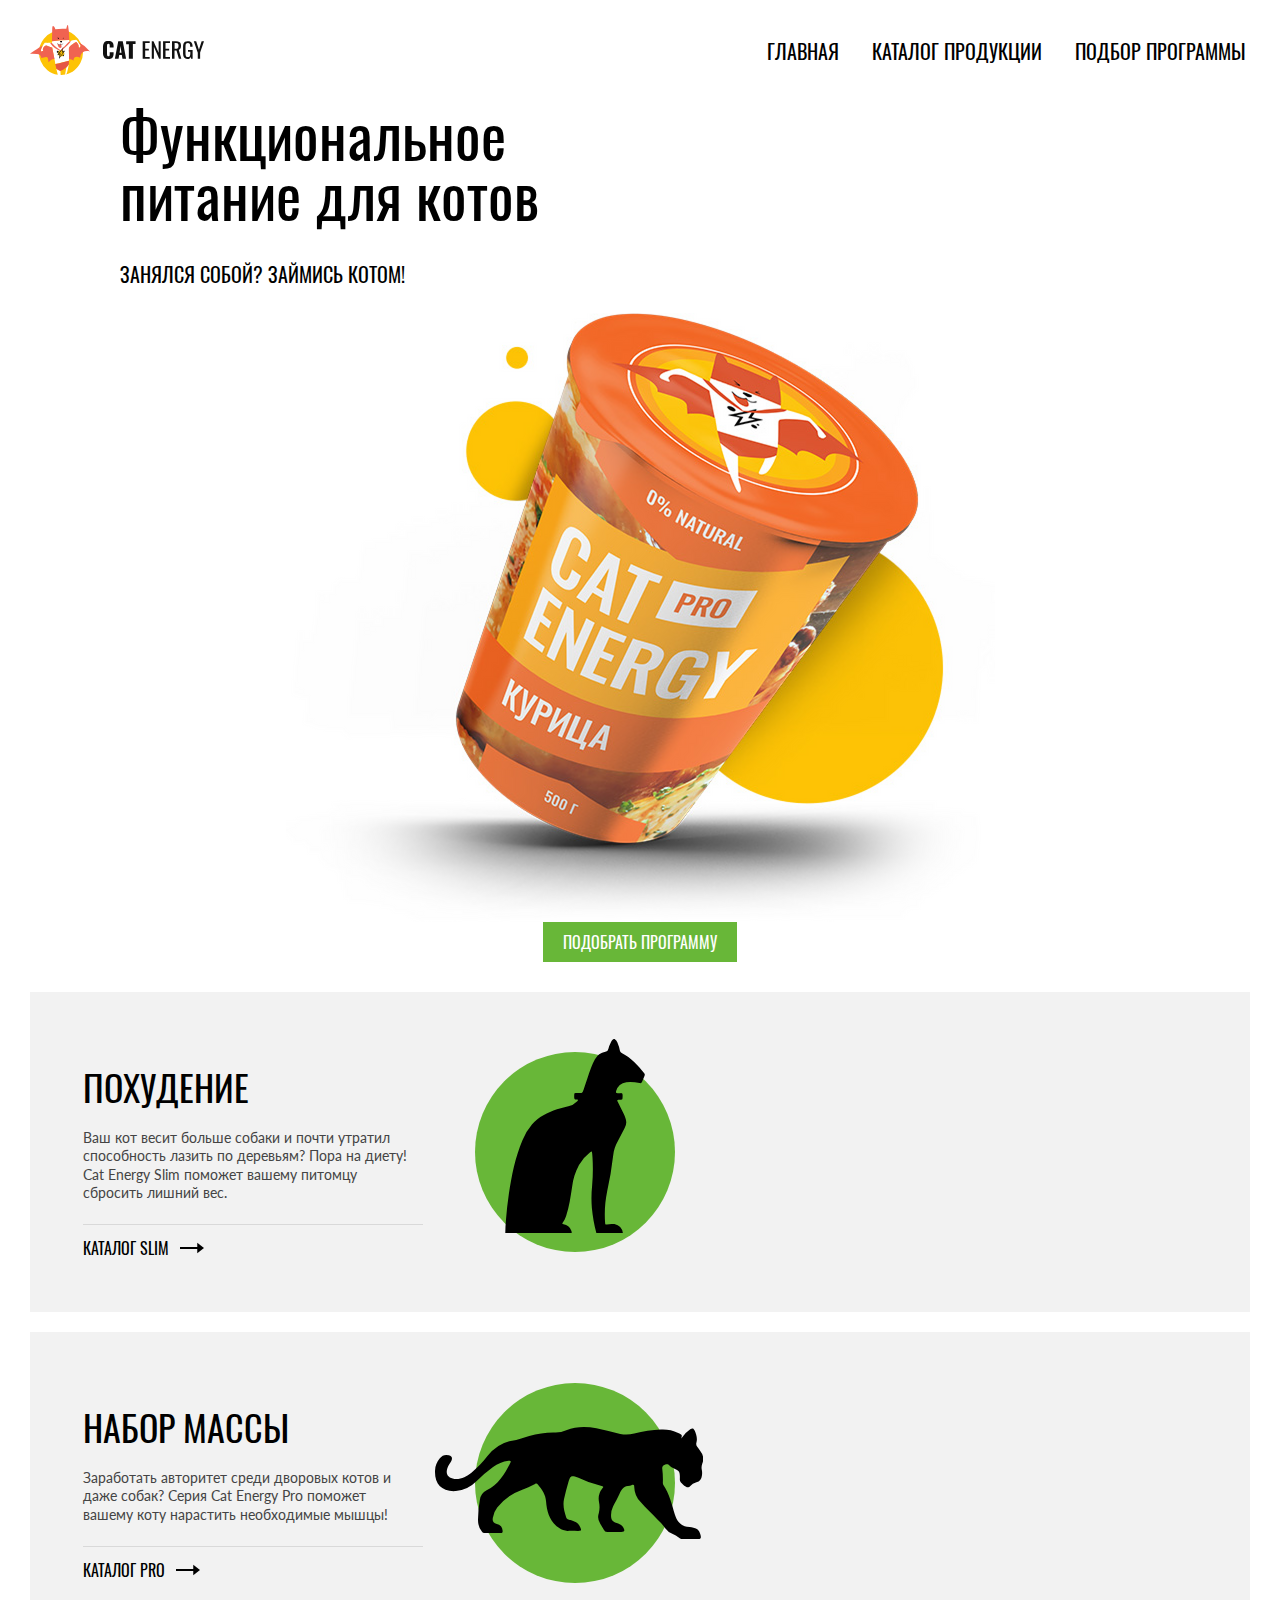
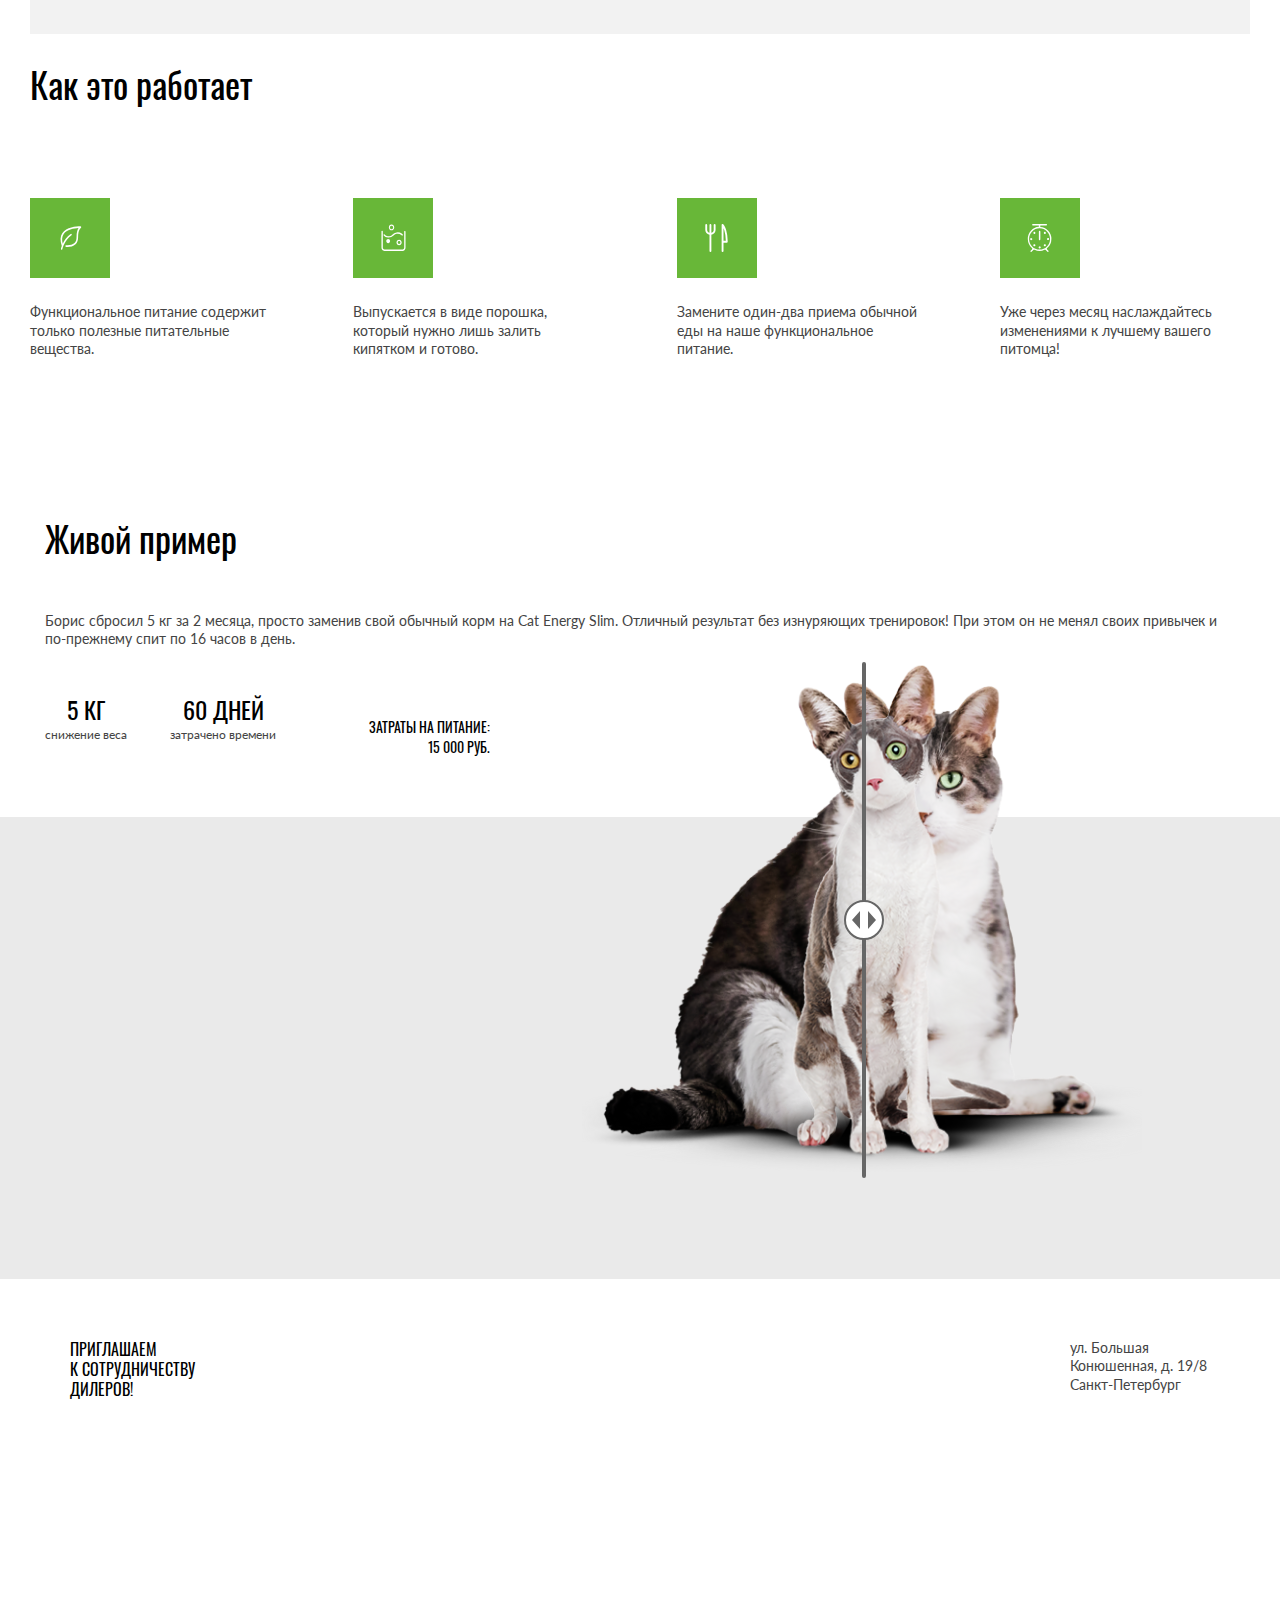
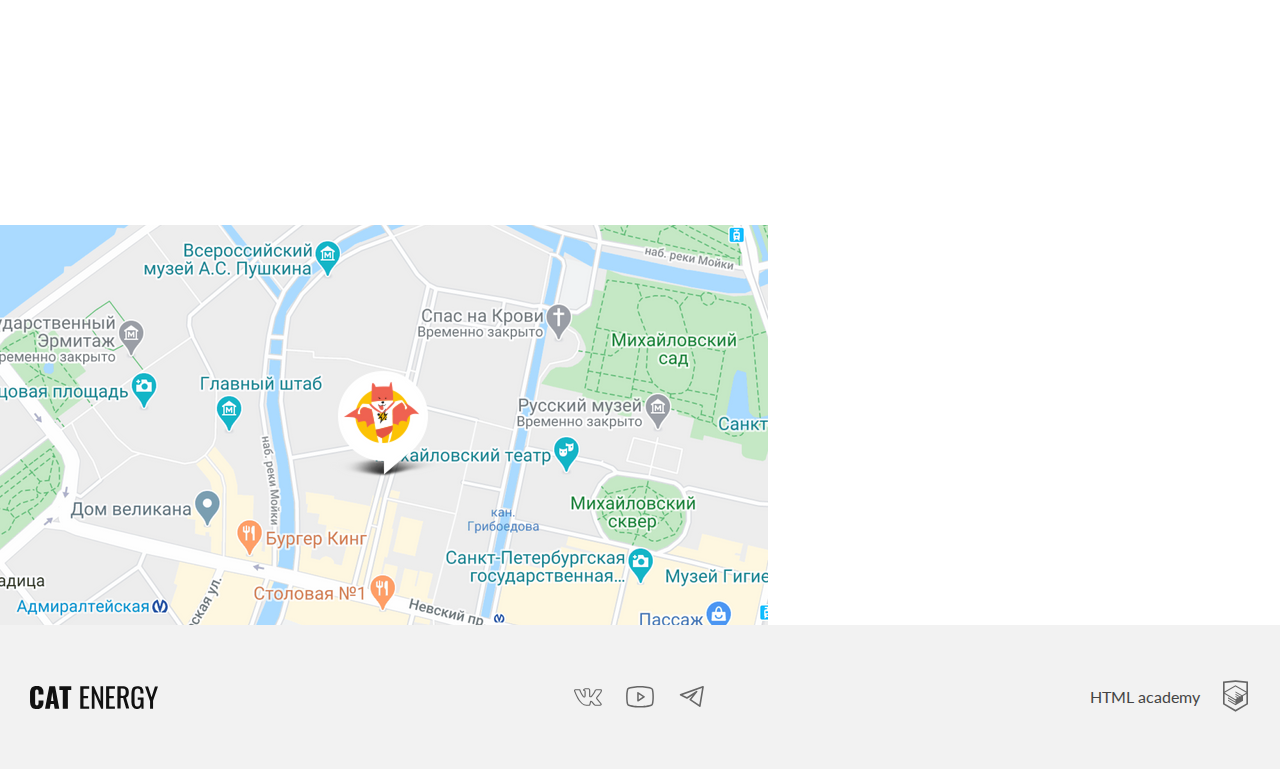
==== commit 56d1e86f: "Deploying to gh-pages from @ CrystalGoose/2089669-cat-energy-31@4484c1958439762aed9a23dec5fe1f10af6f" ====
--- a/index.html
+++ b/index.html
@@ -1 +1 @@
-<!DOCTYPE html><html class="page" lang="ru"><head><meta charset="UTF-8"><title>Функциональное питание для котов Кэт Энерджи</title><meta name="viewport" content="width=device-width,initial-scale=1"><link rel="icon" href="favicon.ico"><link rel="icon" href="favicons/favicon.svg" type="image/svg+xml"><link rel="apple-touch-icon" href="favicons/apple_icon_180x180.png"><link rel="manifest" href="manifest.webmanifest"><link rel="stylesheet" href="styles/styles.css"><script src="scripts/index.js" defer="defer"></script></head><body class="page__body"><header class="header"><a class="header__logo logo-image" href="index.html" aria-current="page"><picture><source media="(min-width: 1440px)" width="70" height="59" type="image/svg+xml" srcset="images/logo_image-desktop.svg"><source media="(min-width: 768px)" width="60" height="50" type="image/svg+xml" srcset="images/logo_image-tablet.svg"><img src="images/logo_image-mobile.svg" width="33" height="38" alt="Логотип Кэт Энерджи, котик в костюме супергероя."></picture></a><a class="header__logo logo-text" href="index.html" aria-current="page"><img src="images/logo_text-mobile.svg" width="101" height="18" alt="Текстовый логотип Кэт Энерджи."></a><nav class="header__navigation navigation"><button class="navigation__button-toggle" type="button"><span class="visually-hidden">Меню навигации</span></button><ul class="navigation__list"><li class="navigation__item navigation__item--current"><a class="navigation__link" href="index.html" aria-current="page">Главная</a></li><li class="navigation__item"><a class="navigation__link" href="catalog.html">Каталог продукции</a></li><li class="navigation__item"><a class="navigation__link" href="#">Подбор программы</a></li></ul></nav></header><main class="main-container"><section class="product"><div class="product__container"><div class="product__hero"><h1 class="product__title title title--light-version">Функциональное питание для&nbsp;котов</h1><p class="product__slogan">Занялся собой? Займись котом!</p><picture><source media="(min-width: 1440px)" width="552" height="499" type="image/png" srcset="images/product_image-tablet@1x.png, images/product_image-tablet@2x.png 2x"><source media="(min-width: 768px)" width="709" height="609" type="image/png" srcset="images/product_image-tablet@1x.png, images/product_image-tablet@2x.png 2x"><img class="product__image" src="images/product_image-mobile@1x.png" srcset="images/product_image-mobile@2x.png 2x" alt="Баночка корма Кэт Энерджи со вкусом курицы." width="280" height="270"></picture></div><a class="product__button button" href="#">Подобрать программу</a></div></section><section class="programs"><h2 class="visually-hidden">Выбор программы питания</h2><ul class="programs__list"><li class="programs__item programs__item--slim"><h3 class="programs__title">Похудение</h3><p class="programs__description">Ваш кот весит больше собаки и почти утратил способность лазить по деревьям? Пора на диету! Cat Energy Slim поможет вашему питомцу сбросить лишний вес.</p><a class="programs__link" href="#">Каталог Slim</a></li><li class="programs__item programs__item--pro"><h3 class="programs__title">Набор массы</h3><p class="programs__description">Заработать авторитет среди дворовых котов и даже собак? Серия Cat Energy Pro поможет вашему коту нарастить необходимые мышцы!</p><a class="programs__link" href="#">Каталог Pro</a></li></ul></section><section class="guideline"><div class="guideline__container"><h2 class="guideline__title title">Как это работает</h2><ol class="guideline__list"><li class="guideline__item"><p class="guideline__description guideline__description--nutricion">Функциональное питание содержит только полезные питательные вещества.</p></li><li class="guideline__item"><p class="guideline__description guideline__description--powder">Выпускается в виде порошка, который нужно лишь залить кипятком и готово.</p></li><li class="guideline__item"><p class="guideline__description guideline__description--meal">Замените один-два приема обычной еды на наше функциональное питание.</p></li><li class="guideline__item"><p class="guideline__description guideline__description--changes">Уже через месяц наслаждайтесь изменениями к лучшему вашего питомца!</p></li></ol></div></section><section class="example"><div class="example__container"><h2 class="example__title title">Живой пример</h2><p class="example__description">Борис сбросил 5&nbsp;кг за 2 месяца, просто заменив свой обычный корм на Cat Energy Slim. Отличный результат без изнуряющих тренировок! При этом он не менял своих привычек и по-прежнему спит по 16 часов в день.</p><dl class="example__stats"><div class="example__weight"><dt class="example__quantity">5&nbsp;кг</dt><dd class="example__content">снижение веса</dd></div><div class="example__days"><dt class="example__quantity">60 дней</dt><dd class="example__content">затрачено времени</dd></div></dl><p class="example__expenses"><span class="example__expenses-price">Затраты на питание:</span> <span class="example__expenses-price">15 000&nbsp;руб.</span></p><!-- Слайдер --><div class="example__slider slider"><div class="slider__container"><button class="slider__button" type="button"><span class="visually-hidden">Сравнить фото котика до и после</span></button><picture><source media="(min-width: 768px)" type="image/png" srcset="images/cat_fat-tablet@1x.png, images/cat_fat-tablet@2x.png 2x" width="560" height="512"><img class="slider__cat slider__cat--fat" src="images/cat_fat-mobile@1x.png" srcset="images/cat_fat-mobile@2x.png 2x" alt="Сравнение кота до и после программы: до — толстый котик." width="280" height="256"></picture><picture><source media="(min-width: 768px)" type="image/png" srcset="images/cat_slim-tablet@1x.png, images/cat_slim-tablet@2x.png 2x" width="560" height="512"><img class="slider__cat slider__cat--slim" src="images/cat_slim-mobile@1x.png" srcset="images/cat_slim-mobile@2x.png 2x" alt="Сравнение кота до и после программы: после — стройный котик." width="280" height="256"></picture></div></div></div></section></main><footer class="footer"><div class="footer__wrapper"><section class="footer__address"><h2 class="visually-hidden">Как нас найти</h2><div class="footer__address-container address-container"><p class="address-container__subtitle">Приглашаем к&nbsp;сотрудничеству дилеров!</p><address class="address-container__address">ул. Большая Конюшенная, д. 19/8<br>Санкт-Петербург</address></div><iframe class="footer__address-map" src="https://www.google.com/maps/embed?pb=!1m18!1m12!1m3!1d307.5702379536444!2d30.322433338870027!3d59.93882229616779!2m3!1f0!2f0!3f0!3m2!1i1024!2i768!4f13.1!3m3!1m2!1s0x4696310fca145cc1%3A0x42b32648d8238007!2z0JHQvtC70YzRiNCw0Y8g0JrQvtC90Y7RiNC10L3QvdCw0Y8g0YPQuy4sIDE5LzgsINCh0LDQvdC60YIt0J_QtdGC0LXRgNCx0YPRgNCzLCDQoNC-0YHRgdC40Y8sIDE5MTE4Ng!5e0!3m2!1sru!2ses!4v1713214253502!5m2!1sru!2ses" width="320" height="362" style="border:0;" allowfullscreen="" loading="lazy" referrerpolicy="no-referrer-when-downgrade"></iframe><picture><source media="(min-width: 1440px)" srcset="images/map-desktop@1x.png, images/map-desktop@2x.png 2x" type="image/png" width="1440" height="400"><source media="(min-width: 768px)" srcset="images/map-tablet@1x.png, images/map-tablet@2x.png 2x" type="image/png" width="768" height="400"><img class="footer__map-picture" src="images/map-mobile@1x.png" srcset="images/map-mobile@2x.png 2x" alt="Карта с адресом офиса." width="320" height="362"></picture></section><div class="footer__container"><a class="footer__container-logo logo-text" href="index.html" aria-current="page"><img class="logo-text__image" src="images/logo_text-mobile.svg" width="128" height="24" alt="Текстовый логотип Кэт Энерджи."></a><section class="footer__socials socials"><h2 class="visually-hidden">Мы в социальных сетях</h2><ul class="socials__list"><li class="socials__item"><a class="socials__link socials__link--vkontakte" href="https://vk.com/htmlacademy"><span class="visually-hidden">Вконтакте</span></a></li><li class="socials__item"><a class="socials__link socials__link--youtube" href="https://www.youtube.com/user/htmlacademyru"><span class="visually-hidden">Ютуб</span></a></li><li class="socials__item"><a class="socials__link socials__link--telegram" href="https://t.me/htmlacademy"><span class="visually-hidden">Телеграм</span></a></li></ul></section><a class="footer__developer developer-logo" href="https://htmlacademy.ru/"><span class="developer-logo__text">HTML academy</span><p class="developer-logo__image"><span class="visually-hidden">Логотип компании-разработчика</span></p></a></div></div></footer></body></html>+<!DOCTYPE html><html class="page" lang="ru"><head><meta charset="UTF-8"><title>Функциональное питание для котов Кэт Энерджи</title><meta name="viewport" content="width=device-width,initial-scale=1"><link rel="icon" href="favicon.ico"><link rel="icon" href="favicons/favicon.svg" type="image/svg+xml"><link rel="apple-touch-icon" href="favicons/apple_icon_180x180.png"><link rel="manifest" href="manifest.webmanifest"><link rel="stylesheet" href="styles/styles.css"><script src="scripts/index.js" defer="defer"></script></head><body class="page__body"><header class="header"><a class="header__logo-image logo-image" href="index.html" aria-current="page"><picture><source media="(min-width: 1440px)" width="70" height="59" type="image/svg+xml" srcset="images/logo_image-desktop.svg"><source media="(min-width: 768px)" width="60" height="50" type="image/svg+xml" srcset="images/logo_image-tablet.svg"><img src="images/logo_image-mobile.svg" width="33" height="38" alt="Логотип Кэт Энерджи, котик в костюме супергероя."></picture></a><a class="header__logo-text logo-text" href="index.html" aria-current="page"><img src="images/logo_text-mobile.svg" width="101" height="18" alt="Текстовый логотип Кэт Энерджи."> </a><button class="header__button-toggle" type="button"><span class="visually-hidden">Меню навигации</span></button><nav class="header__navigation navigation"><ul class="navigation__list"><li class="navigation__item navigation__item--current"><a class="navigation__link" href="index.html" aria-current="page">Главная</a></li><li class="navigation__item"><a class="navigation__link" href="catalog.html">Каталог продукции</a></li><li class="navigation__item"><a class="navigation__link" href="#">Подбор программы</a></li></ul></nav></header><main class="main-container"><section class="product"><div class="product__container"><div class="product__hero"><h1 class="product__title title title--light-version">Функциональное питание для&nbsp;котов</h1><p class="product__slogan">Занялся собой? Займись котом!</p><picture><source media="(min-width: 1440px)" width="552" height="499" type="image/png" srcset="images/product_image-desktop@1x.png, images/product_image-desktop@2x.png 2x"><source media="(min-width: 768px)" width="709" height="609" type="image/png" srcset="images/product_image-tablet@1x.png, images/product_image-tablet@2x.png 2x"><img class="product__image" src="images/product_image-mobile@1x.png" srcset="images/product_image-mobile@2x.png 2x" alt="Баночка корма Кэт Энерджи со вкусом курицы." width="280" height="270"></picture></div><a class="product__button button" href="#">Подобрать программу</a></div></section><section class="programs"><h2 class="visually-hidden">Выбор программы питания</h2><ul class="programs__list"><li class="programs__item programs__item--slim"><h3 class="programs__title">Похудение</h3><p class="programs__description">Ваш кот весит больше собаки и почти утратил способность лазить по деревьям? Пора на диету! Cat Energy Slim поможет вашему питомцу сбросить лишний вес.</p><a class="programs__link" href="#">Каталог Slim</a></li><li class="programs__item programs__item--pro"><h3 class="programs__title">Набор массы</h3><p class="programs__description">Заработать авторитет среди дворовых котов и даже собак? Серия Cat Energy Pro поможет вашему коту нарастить необходимые мышцы!</p><a class="programs__link" href="#">Каталог Pro</a></li></ul></section><section class="guideline"><div class="guideline__container"><h2 class="guideline__title title">Как это работает</h2><ol class="guideline__list"><li class="guideline__item"><p class="guideline__description guideline__description--nutricion">Функциональное питание содержит только полезные питательные вещества.</p></li><li class="guideline__item"><p class="guideline__description guideline__description--powder">Выпускается в виде порошка, который нужно лишь залить кипятком и готово.</p></li><li class="guideline__item"><p class="guideline__description guideline__description--meal">Замените один-два приема обычной еды на наше функциональное питание.</p></li><li class="guideline__item"><p class="guideline__description guideline__description--changes">Уже через месяц наслаждайтесь изменениями к лучшему вашего питомца!</p></li></ol></div></section><section class="example"><div class="example__container"><h2 class="example__title title">Живой пример</h2><p class="example__description">Борис сбросил 5&nbsp;кг за 2 месяца, просто заменив свой обычный корм на Cat Energy Slim. Отличный результат без изнуряющих тренировок! При этом он не менял своих привычек и по-прежнему спит по 16 часов в день.</p><dl class="example__stats"><div class="example__weight"><dt class="example__quantity">5&nbsp;кг</dt><dd class="example__content">снижение веса</dd></div><div class="example__days"><dt class="example__quantity">60 дней</dt><dd class="example__content">затрачено времени</dd></div></dl><p class="example__expenses"><span class="example__expenses-price">Затраты на питание:</span> <span class="example__expenses-price">15 000&nbsp;руб.</span></p><!-- Слайдер --><div class="example__slider slider"><div class="slider__container"><button class="slider__button" type="button"><span class="visually-hidden">Сравнить фото котика до и после</span></button><picture><source media="(min-width: 768px)" type="image/png" srcset="images/cat_fat-tablet@1x.png, images/cat_fat-tablet@2x.png 2x" width="560" height="512"><img class="slider__cat slider__cat--fat" src="images/cat_fat-mobile@1x.png" srcset="images/cat_fat-mobile@2x.png 2x" alt="Сравнение кота до и после программы: до — толстый котик." width="280" height="256"></picture><picture><source media="(min-width: 768px)" type="image/png" srcset="images/cat_slim-tablet@1x.png, images/cat_slim-tablet@2x.png 2x" width="560" height="512"><img class="slider__cat slider__cat--slim" src="images/cat_slim-mobile@1x.png" srcset="images/cat_slim-mobile@2x.png 2x" alt="Сравнение кота до и после программы: после — стройный котик." width="280" height="256"></picture></div></div></div></section></main><footer class="footer"><div class="footer__wrapper"><section class="footer__address"><h2 class="visually-hidden">Как нас найти</h2><div class="footer__address-container address-container"><p class="address-container__subtitle">Приглашаем к&nbsp;сотрудничеству дилеров!</p><address class="address-container__address">ул. Большая Конюшенная, д. 19/8<br>Санкт-Петербург</address></div><iframe class="footer__address-map" src="https://www.google.com/maps/embed?pb=!1m18!1m12!1m3!1d307.5702379536444!2d30.322433338870027!3d59.93882229616779!2m3!1f0!2f0!3f0!3m2!1i1024!2i768!4f13.1!3m3!1m2!1s0x4696310fca145cc1%3A0x42b32648d8238007!2z0JHQvtC70YzRiNCw0Y8g0JrQvtC90Y7RiNC10L3QvdCw0Y8g0YPQuy4sIDE5LzgsINCh0LDQvdC60YIt0J_QtdGC0LXRgNCx0YPRgNCzLCDQoNC-0YHRgdC40Y8sIDE5MTE4Ng!5e0!3m2!1sru!2ses!4v1713214253502!5m2!1sru!2ses" width="320" height="362" style="border:0;" allowfullscreen="" loading="lazy" referrerpolicy="no-referrer-when-downgrade"></iframe><picture><source media="(min-width: 1440px)" srcset="images/map-desktop@1x.png, images/map-desktop@2x.png 2x" type="image/png" width="1440" height="400"><source media="(min-width: 768px)" srcset="images/map-tablet@1x.png, images/map-tablet@2x.png 2x" type="image/png" width="768" height="400"><img class="footer__map-picture" src="images/map-mobile@1x.png" srcset="images/map-mobile@2x.png 2x" alt="Карта с адресом офиса." width="320" height="362"></picture></section><div class="footer__container"><a class="footer__container-logo logo-text" href="index.html" aria-current="page"><img class="logo-text__image" src="images/logo_text-mobile.svg" width="128" height="24" alt="Текстовый логотип Кэт Энерджи."></a><section class="footer__socials socials"><h2 class="visually-hidden">Мы в социальных сетях</h2><ul class="socials__list"><li class="socials__item"><a class="socials__link socials__link--vkontakte" href="https://vk.com/htmlacademy"><span class="visually-hidden">Вконтакте</span></a></li><li class="socials__item"><a class="socials__link socials__link--youtube" href="https://www.youtube.com/user/htmlacademyru"><span class="visually-hidden">Ютуб</span></a></li><li class="socials__item"><a class="socials__link socials__link--telegram" href="https://t.me/htmlacademy"><span class="visually-hidden">Телеграм</span></a></li></ul></section><a class="footer__developer developer-logo" href="https://htmlacademy.ru/"><span class="developer-logo__text">HTML academy</span><p class="developer-logo__image"><span class="visually-hidden">Логотип компании-разработчика</span></p></a></div></div></footer></body></html>--- a/styles/styles.css
+++ b/styles/styles.css
@@ -1 +1 @@
-:root{--primary-text-color:#444;--secondary-text-color:#000;--catalog-text-color:#222;--catalog-title-color:#111;--accent-color:#68b738;--accent-hover:#5eaa2f;--accent-light:#fff;--accent-dark:#666;--background-basic:#f2f2f2;--background-secondary:#eaeaea}@font-face{font-family:Lato;font-style:normal;font-weight:400;src:url(../fonts/lato/Lato-Regular.woff2)format("woff2");font-display:swap}@font-face{font-family:Oswald;font-style:normal;font-weight:400;src:url(../fonts/oswald/oswaldregular.woff2)format("woff2");font-display:swap}*,:before,:after{box-sizing:border-box}img{object-fit:contain;max-width:100%}body{color:var(--primary-text-color,#444);font-family:Lato,Arial,sans-serif;font-size:14px;line-height:1.3}.visually-hidden{clip:rect(0 0 0 0);border:0;width:1px;height:1px;margin:-1px;padding:0;position:absolute;overflow:hidden}.button{text-transform:uppercase;color:var(--accent-light,#fff);background-color:var(--accent-color,#68b738);border-style:none;padding:10px 20px;font-family:Oswald,sans-serif;font-size:16px;line-height:1.25;text-decoration:none}.button--secondary{color:var(--primary-text-color,#444);background-color:#f2f2f2;width:100%;padding:10px 20px}.title{color:var(--secondary-text-color,#000);margin:0;font-family:Oswald,sans-serif;font-size:36px;font-weight:400;line-height:1.1}.title--light-version{color:#fff;font-family:Oswald,sans-serif;font-size:36px;font-weight:400;line-height:1}.title--small{color:var(--secondary-text-color,#000);font-family:Oswald,sans-serif;font-size:24px;line-height:1}.logo-text__image{display:block}.form__input{text-transform:uppercase;color:var(--primary-text-color,inherit);border:1px solid #cdcdcd;border-radius:0;width:100%;margin-bottom:16px;padding:13px;font-family:Oswald,sans-serif;font-size:20px;line-height:1}.socials__list{gap:24px;margin:0;padding:0;list-style:none;display:flex}.socials__link:before{content:"";vertical-align:middle;-webkit-mask-image:var(--icon);mask-image:var(--icon);background-color:var(--accent-dark,#666);width:28px;height:22px;display:inline-block;-webkit-mask-position:50%;mask-position:50%;-webkit-mask-repeat:no-repeat;mask-repeat:no-repeat}.socials__link--vkontakte{--icon:url(../icons/stack.svg#icon_vkontakte)}.socials__link--youtube{--icon:url(../icons/stack.svg#icon_youtube)}.socials__link--telegram{--icon:url(../icons/stack.svg#icon_telegram)}.developer-logo{color:var(--primary-text-color,#444);text-decoration:none}.developer-logo__text{text-align:left;margin:auto 0;font-size:16px;line-height:1.25;text-decoration:none;position:relative}.developer-logo__image{width:27px;height:34px;margin-top:0;margin-bottom:0;margin-left:auto;position:relative}.developer-logo__image:before{content:"";background-color:var(--accent-dark,#666);width:25px;height:32px;position:absolute;-webkit-mask-image:url(../icons/stack.svg#icon_html-academy);mask-image:url(../icons/stack.svg#icon_html-academy);-webkit-mask-position:50%;mask-position:50%;-webkit-mask-repeat:no-repeat;mask-repeat:no-repeat}.page__body{margin:0}.header{background-color:#fff;flex-wrap:wrap;justify-content:space-between;align-items:center;column-gap:56px;margin:0 auto;padding:20px 13px 21px 14px;display:flex}.header__logo{text-decoration:none}.navigation__button-toggle{background-color:#fff;background-image:url(../icons/stack.svg#icon_menu);background-position:50%;background-repeat:no-repeat;border-style:none;width:24px;height:24px}.navigation__list{margin:0 auto;padding:0;list-style:none}.navigation__link{text-transform:uppercase;color:var(--secondary-text-color,#000);font-family:Oswald,sans-serif;font-size:20px;line-height:1;text-decoration:none}.product__container{flex-direction:column;justify-content:end;min-height:480px;display:flex}.product__hero{background-image:url(../images/hero_background-mobile@1x.webp);background-repeat:no-repeat;background-color:var(--accent-color,#68b738);background-size:100%,cover;max-height:302px;margin-bottom:138px}.product__title{text-align:center;margin:0 auto;padding:27px 20px 25px}.product__slogan{text-transform:uppercase;text-align:center;color:#fff;margin:0 auto 29px;font-family:Oswald,sans-serif;font-size:14px;line-height:1}.product__image{margin:0 auto;display:block}.product__button{margin:0 auto}.programs__list{margin:0 auto;padding:20px;list-style:none}.programs__item--slim{background-color:var(--background-basic,#f2f2f2);margin-bottom:20px;padding:30px 20px 18px;position:relative}.programs__item--slim:before{content:"";background-color:var(--accent-color,#68b738);border-radius:50%;width:50px;height:50px;position:absolute;top:24px}.programs__item--slim:after{content:"";background-image:url(../icons/stack.svg#icon_cat-slim);background-position:50%;background-repeat:no-repeat;width:36px;height:50px;display:inline-block;position:absolute;top:21px;left:27px}.programs__item--pro{background-color:var(--background-basic,#f2f2f2);padding:30px 20px 18px;position:relative}.programs__item--pro:before{content:"";background-color:var(--accent-color,#68b738);border-radius:50%;width:50px;height:50px;position:absolute;top:24px}.programs__item--pro:after{content:"";background-image:url(../icons/stack.svg#icon_cat-pro);background-position:50%;background-repeat:no-repeat;width:67px;height:28px;display:inline-block;position:absolute;top:35px;left:13px}.programs__title{text-transform:uppercase;color:var(--secondary-text-color,#000);margin:0 0 29px 70px;font-family:Oswald,sans-serif;font-size:24px;font-weight:400;line-height:1.5}.programs__description{margin:0 0 38px;padding-right:13px;position:relative}.programs__description:after{content:"";background-color:#d9d9d9;width:240px;height:1px;display:inline-block;position:absolute;bottom:-23px;left:0}.programs__link{text-transform:uppercase;color:var(--secondary-text-color,#000);font-family:Oswald,sans-serif;font-size:16px;line-height:1;text-decoration:none;position:relative}.programs__link:after{content:"";background-color:var(--secondary-text-color,#000);width:24px;height:12px;display:inline-block;position:absolute;top:6px;right:-35px;-webkit-mask-image:url(../icons/stack.svg#icon_arrow);mask-image:url(../icons/stack.svg#icon_arrow)}.guideline__container{padding:0 20px 49px}.guideline__title{margin:0 0 40px}.guideline__list{margin:0;padding-left:80px;list-style:none}.guideline__item{margin-bottom:20px;position:relative}.guideline__item:last-child{margin-bottom:0}.guideline__description{margin:0}.guideline__description--nutricion{position:relative}.guideline__description--nutricion:before{content:"";background-image:url(../icons/stack.svg#icon_leaf);background-position:50%;background-repeat:no-repeat;background-size:30px 32px;background-color:var(--accent-color,#68b738);width:60px;height:60px;position:absolute;left:-80px}.guideline__description--powder{position:relative}.guideline__description--powder:before{content:"";background-image:url(../icons/stack.svg#icon_boil);background-position:50%;background-repeat:no-repeat;background-size:26px 29px;background-color:var(--accent-color,#68b738);width:60px;height:60px;position:absolute;left:-80px}.guideline__description--meal{position:relative}.guideline__description--meal:before{content:"";background-image:url(../icons/stack.svg#icon_meal);background-position:50%;background-repeat:no-repeat;background-size:25px 30px;background-color:var(--accent-color,#68b738);width:60px;height:60px;position:absolute;left:-80px}.guideline__description--changes{position:relative}.guideline__description--changes:before{content:"";background-image:url(../icons/stack.svg#icon_weights);background-position:50%;background-repeat:no-repeat;background-size:26px 31px;background-color:var(--accent-color,#68b738);width:60px;height:60px;position:absolute;left:-80px}.example{background-color:var(--background-secondary,#eaeaea)}.example__container{padding:25px 20px 49px}.example__title{margin:0 0 40px}.example__stats{justify-content:space-around;margin:35px 0;display:flex}.example__quantity{text-transform:uppercase;color:var(--secondary-text-color,#000);text-align:center;margin:0 0 8px;font-family:Oswald,sans-serif;font-size:24px;line-height:1}.example__content{text-align:center;margin:0;font-size:12px;line-height:1}.example__expenses{text-transform:uppercase;text-align:center;color:var(--secondary-text-color,#000);margin:0 0 20px;font-family:Oswald,sans-serif;font-size:14px;line-height:1.4}.slider__container{position:relative}.slider__button{background-color:var(--accent-dark,#666);border-style:none;border-radius:2px;width:4px;height:256px;padding:0;position:absolute;left:50%}.slider__button:before{content:"";background-image:url(../icons/stack.svg#icon_slider);background-position:50%;background-repeat:no-repeat;width:40px;height:40px;display:block;position:absolute;left:50%;transform:translate(-50%,-50%)}.footer__address--catalog{background-color:var(--background-basic,#f2f2f2)}.footer__address-container{padding:26px 20px;display:flex}.footer__map-picture{display:block}.footer__container{background-color:#f2f2f2;flex-direction:column;gap:40px;padding:40px 20px;display:flex}.footer__container-logo{max-width:128px;margin:0 auto;position:relative}.footer__socials{margin:0 auto;position:relative}.footer__socials:before{content:"";background-color:#d9d9d9;width:280px;height:1px;display:inline-block;position:absolute;top:-20px;left:-75px}.footer__socials:after{content:"";background-color:#d9d9d9;width:280px;height:1px;display:inline-block;position:absolute;bottom:-20px;left:-75px}.footer__developer{grid-template-columns:repeat(2,140px);display:grid}.address-container__subtitle{text-transform:uppercase;color:var(--secondary-text-color,#000);width:140px;margin:0;font-family:Oswald,sans-serif;font-size:16px;line-height:1.25}.address-container__address{width:140px;font-style:normal}.catalog__title{margin-bottom:41px;padding:0 20px}.catalog__subtitle{text-align:center;margin:0 0 21px;font-size:12px}.catalog__list{margin:0;padding:0;list-style:none}.catalog__card-more{padding:25px 20px;box-shadow:0 1px #e6e6e6}.catalog__title-more{text-transform:uppercase;text-align:center;color:var(--catalog-title-color,#111);margin:0 0 8px;font-family:Oswald,sans-serif;font-size:16px;line-height:1.25}.catalog__title-more:before{content:"";background-image:url(../icons/stack.svg#icon_plus);background-position:50%;background-repeat:no-repeat;width:30px;height:30px;margin-bottom:23px;margin-left:auto;margin-right:auto;padding:0 20px;display:block}.card{flex-wrap:wrap;justify-content:center;padding:20px 20px 25px;display:flex;box-shadow:0 1px #e6e6e6}.card__image{display:block}.card__title{text-transform:uppercase;color:var(--catalog-text-color,#222);margin:0 0 14px;font-family:Oswald,sans-serif;font-size:16px;line-height:1.25}.card__info{grid-template-columns:repeat(2,1fr);width:140px;margin:0;font-size:12px;display:grid}.card__button{width:100%;margin-top:17px}.additions{padding:25px 20px 0}.additions__title{margin-top:0;margin-bottom:49px}.additions__subtitle{text-transform:uppercase;color:var(--catalog-text-color,#222);margin:0 0 13px;font-family:Oswald,sans-serif;font-size:16px;line-height:1}.additions__list{margin:0;padding:0;list-style:none}.additions__item{border-top:1px solid #e6e6e6;flex-direction:column;padding:13px 0 19px;display:flex}.additions__item:last-child{border-bottom:1px solid #e6e6e6}.additions__info{justify-content:space-between;margin:0 0 15px;display:flex}.additions__info-value{margin:0;padding:0}.additions__info-price{padding:0}.gift{background-image:url(../images/catalog/gift-mobile@1x.jpg);background-repeat:no-repeat;background-color:var(--accent-color,#68b738);background-size:100%,cover;width:280px;height:290px;margin:35px auto 0}.gift__subtitle{color:var(--accent-light,#fff);text-align:center;width:170px;margin:0 auto;padding-top:187px;position:relative}.gift__subtitle:before{content:"";background-image:url(../icons/stack.svg#icon_gift);background-position:50%;background-repeat:no-repeat;width:56px;height:60px;margin:0 auto;display:block;position:absolute;top:0;right:0;transform:translate(-100%)translateY(100%)}.subscribe{padding:40px 20px}.subscribe__wrapper{flex-direction:column;display:flex}.subscribe__title{margin-bottom:32px}.subscribe__subtitle{text-align:center;color:var(--secondary-text-color,#000);margin-bottom:32px;font-family:Oswald,sans-serif;font-size:16px;line-height:1.5}+:root{--primary-text-color:#444;--secondary-text-color:#000;--catalog-text-color:#222;--catalog-title-color:#111;--accent-color:#68b738;--accent-hover:#5eaa2f;--accent-light:#fff;--accent-dark:#666;--background-basic:#f2f2f2;--background-secondary:#eaeaea}@font-face{font-family:Lato;font-style:normal;font-weight:400;src:url(../fonts/lato/Lato-Regular.woff2)format("woff2");font-display:swap}@font-face{font-family:Oswald;font-style:normal;font-weight:400;src:url(../fonts/oswald/oswaldregular.woff2)format("woff2");font-display:swap}*,:before,:after{box-sizing:border-box}img{object-fit:contain;max-width:100%}body{color:var(--primary-text-color,#444);font-family:Lato,Arial,sans-serif;font-size:14px;line-height:1.3}.visually-hidden{clip:rect(0 0 0 0);border:0;width:1px;height:1px;margin:-1px;padding:0;position:absolute;overflow:hidden}.button{text-transform:uppercase;color:var(--accent-light,#fff);background-color:var(--accent-color,#68b738);cursor:pointer;border-style:none;padding:10px 20px;font-family:Oswald,Arial,sans-serif;font-size:16px;line-height:1.25;text-decoration:none}.button--secondary{color:var(--primary-text-color,#444);background-color:#f2f2f2;width:100%;height:40px;padding:10px 20px}.title{color:var(--secondary-text-color,#000);margin:0;font-family:Oswald,Arial,sans-serif;font-size:36px;font-weight:400;line-height:1.1}.title--light-version{color:#fff}@media (width>=768px){.title--light-version{color:var(--secondary-text-color,#000)}}.title--small{color:var(--secondary-text-color,#000);font-family:Oswald,Arial,sans-serif;font-size:24px;line-height:1}.logo-text{justify-self:center}.logo-text__image{display:block}.form{flex-direction:column;display:flex}@media (width>=768px){.form{flex-direction:row}}@media (width>=1440px){.form{width:752px;margin:0 auto}}.form__input{text-transform:uppercase;color:var(--primary-text-color,inherit);border:1px solid #cdcdcd;border-radius:0;width:100%;margin-bottom:16px;padding:13px;font-family:Oswald,Arial,sans-serif;font-size:20px;line-height:1}@media (width>=768px){.form__input{margin:0}}.form__button{min-width:256px}.socials__list{gap:24px;margin:0;padding:0;list-style:none;display:flex}.socials__link:before{content:"";vertical-align:middle;-webkit-mask-image:var(--icon);mask-image:var(--icon);background-color:var(--accent-dark,#666);width:28px;height:22px;display:inline-block;-webkit-mask-position:50%;mask-position:50%;-webkit-mask-repeat:no-repeat;mask-repeat:no-repeat}.socials__link--vkontakte{--icon:url(../icons/stack.svg#icon_vkontakte)}.socials__link--youtube{--icon:url(../icons/stack.svg#icon_youtube)}.socials__link--telegram{--icon:url(../icons/stack.svg#icon_telegram)}.developer-logo{color:var(--primary-text-color,#444);text-decoration:none}.developer-logo__text{text-align:left;margin:auto 0;font-size:16px;line-height:1.25;text-decoration:none;position:relative}.developer-logo__image{width:27px;height:34px;margin-top:0;margin-bottom:0;margin-left:auto;position:relative}@media (width>=768px){.developer-logo__image{margin-left:23px}}.developer-logo__image:before{content:"";background-color:var(--accent-dark,#666);width:25px;height:32px;position:absolute;-webkit-mask-image:url(../icons/stack.svg#icon_html-academy);mask-image:url(../icons/stack.svg#icon_html-academy);-webkit-mask-position:50%;mask-position:50%;-webkit-mask-repeat:no-repeat;mask-repeat:no-repeat}.page__body{margin:0}.header{background-color:#fff;grid-template-columns:repeat(3,1fr);align-items:center;margin:0 auto;padding:20px 13px 21px 14px;display:grid}@media (width>=768px){.header{flex-wrap:wrap;column-gap:13px;padding:25px 34px 25px 30px;display:flex}}@media (width>=1440px){.header{z-index:0;column-gap:13px;padding:55px 110px;position:relative}.header:before{content:"";z-index:-1;background-image:url(../images/hero_background-desktop@1x.jpg);width:720px;height:694px;display:block;position:absolute;top:0;right:0}.header--catalog:before{content:none}}.header__logo-image{justify-self:start;text-decoration:none}.header__logo-text{justify-self:center}@media (width>=768px){.header__logo-text{margin-right:auto}}.header__navigation{grid-column:1/-1;place-self:center}.header__button-toggle{background-color:#fff;background-image:url(../icons/stack.svg#icon_menu);background-position:50%;background-repeat:no-repeat;border-style:none;justify-self:end;width:24px;height:24px}@media (width>=768px){.header__button-toggle{display:none}}.navigation__list{text-align:center;margin:0 auto;padding:0;list-style:none}@media (width>=768px){.navigation__list{flex-wrap:wrap;place-items:center end;gap:33px;margin-left:auto;display:inline-flex}}.navigation__item{padding:22px 20px 24px}@media (width>=768px){.navigation__item{padding:0}}.navigation__link{text-transform:uppercase;color:var(--secondary-text-color,#000);font-family:Oswald,Arial,sans-serif;font-size:20px;line-height:1;text-decoration:none}@media (width>=1440px){.navigation__link{color:#fff}.navigation__list--catalog a{color:var(--secondary-text-color,#000)}}.product__container{flex-direction:column;justify-content:end;min-height:480px;display:flex}.product__hero{background-image:url(../images/hero_background-mobile@1x.webp);background-repeat:no-repeat;background-color:var(--accent-color,#68b738);background-size:100%,cover;max-height:302px;margin-bottom:138px}@media (width>=768px){.product__hero{background:0 0;max-height:none;margin-bottom:0;position:relative}}.product__title{text-align:center;margin:0 auto;padding:27px 20px 25px}@media (width>=768px){.product__title{text-align:left;width:500px;margin-bottom:40px;margin-left:120px;padding:0;font-size:60px;font-weight:400;line-height:1}}.product__slogan{text-transform:uppercase;text-align:center;color:#fff;margin:0 auto 29px;font-family:Oswald,Arial,sans-serif;font-size:14px;line-height:1}@media (width>=768px){.product__slogan{color:var(--secondary-text-color,#000);text-align:left;margin-left:120px;font-size:20px}}.product__image{margin:0 auto;display:block}.product__button{margin:0 auto}@media (width>=1440px){.product__button{position:absolute;top:410px;left:120px}.programs{padding:82px 110px 0}}.programs__list{margin:0 auto;padding:20px;list-style:none}@media (width>=768px){.programs__list{flex-flow:column wrap;padding:30px;display:flex}}@media (width>=1440px){.programs__list{flex-direction:row;gap:80px;padding:0;display:flex}}.programs__item--slim{background-color:var(--background-basic,#f2f2f2);margin-bottom:20px;padding:30px 20px 18px;position:relative}@media (width>=768px){.programs__item--slim{padding:77px 53px 53px}}@media (width>=1440px){.programs__item--slim{width:570px;margin-bottom:0;padding:77px 52px 55px}}.programs__item--slim:before{content:"";background-color:var(--accent-color,#68b738);border-radius:50%;width:50px;height:50px;position:absolute;top:24px}@media (width>=768px){.programs__item--slim:before{width:200px;height:200px;position:absolute;top:50%;left:445px;transform:translateY(-50%)}}@media (width>=1440px){.programs__item--slim:before{border-radius:50%;width:100px;height:100px;top:97px;left:52px}}.programs__item--slim:after{content:"";background-image:url(../icons/stack.svg#icon_cat-slim);background-position:50%;background-repeat:no-repeat;width:36px;height:50px;display:inline-block;position:absolute;top:21px;left:27px}@media (width>=768px){.programs__item--slim:after{width:140px;height:194px;top:45%;left:475px;transform:translateY(-50%)}}@media (width>=1440px){.programs__item--slim:after{width:70px;height:97px;top:90px;left:67px}}.programs__item--pro{background-color:var(--background-basic,#f2f2f2);padding:30px 20px 18px;position:relative}@media (width>=768px){.programs__item--pro{padding:77px 53px 53px}}@media (width>=1440px){.programs__item--pro{width:570px;padding:77px 52px 55px}}.programs__item--pro:before{content:"";background-color:var(--accent-color,#68b738);border-radius:50%;width:50px;height:50px;position:absolute;top:24px}@media (width>=768px){.programs__item--pro:before{width:200px;height:200px;position:absolute;top:50%;left:445px;transform:translateY(-50%)}}@media (width>=1440px){.programs__item--pro:before{border-radius:50%;width:100px;height:100px;top:97px;left:52px}}.programs__item--pro:after{content:"";background-image:url(../icons/stack.svg#icon_cat-pro);background-position:50%;background-repeat:no-repeat;width:67px;height:28px;display:inline-block;position:absolute;top:35px;left:13px}@media (width>=768px){.programs__item--pro:after{width:268px;height:112px;top:50%;left:405px;transform:translateY(-50%)}}@media (width>=1440px){.programs__item--pro:after{width:134px;height:56px;top:90px;left:32px}}.programs__title{text-transform:uppercase;color:var(--secondary-text-color,#000);margin:0 0 29px 70px;font-family:Oswald,Arial,sans-serif;font-size:24px;font-weight:400;line-height:1.5}@media (width>=768px){.programs__title{margin:0 0 24px;font-size:36px;line-height:1}}@media (width>=1440px){.programs__title{margin:0 0 73px 162px;font-size:36px;line-height:1}}.programs__description{margin:0 0 38px;padding-right:13px;position:relative}@media (width>=768px){.programs__description{width:340px}}@media (width>=1440px){.programs__description{width:460px}}.programs__description:after{content:"";background-color:#d9d9d9;width:100%;height:1px;display:inline-block;position:absolute;bottom:-23px;left:0}.programs__link{text-transform:uppercase;color:var(--secondary-text-color,#000);font-family:Oswald,Arial,sans-serif;font-size:16px;line-height:1;text-decoration:none;position:relative}.programs__link:after{content:"";background-color:var(--secondary-text-color,#000);width:24px;height:12px;display:inline-block;position:absolute;top:6px;right:-35px;-webkit-mask-image:url(../icons/stack.svg#icon_arrow);mask-image:url(../icons/stack.svg#icon_arrow)}.guideline__container{padding:0 20px 49px}@media (width>=768px){.guideline__container{padding:0 30px 47px}}@media (width>=1440px){.guideline__container{padding:71px 106px 0 110px}}.guideline__title{margin:0 0 40px}.guideline__list{margin:0;padding-left:80px;list-style:none}@media (width>=768px){.guideline__list{flex-wrap:wrap;column-gap:73px;margin:0 auto;padding:0;display:flex}}@media (width>=1440px){.guideline__list{flex-wrap:wrap;column-gap:73px;display:flex}}.guideline__item{margin-bottom:20px;position:relative}@media (width>=768px){.guideline__item{flex-grow:1;width:250px;padding:160px 0 63px}}@media (width>=1440px){.guideline__item{flex-grow:1;width:250px;padding:151px 0 57px}}.guideline__item:last-child{margin-bottom:0}.guideline__description{margin:0}@media (width>=1440px){.guideline__description{width:245px}}.guideline__description--nutricion{position:relative}.guideline__description--nutricion:before{content:"";background-image:url(../icons/stack.svg#icon_leaf);background-position:50%;background-repeat:no-repeat;background-size:30px 32px;background-color:var(--accent-color,#68b738);width:60px;height:60px;position:absolute;left:-80px}@media (width>=768px){.guideline__description--nutricion:before{background-size:25px 28px;width:80px;height:80px;bottom:80px;left:0}}.guideline__description--powder{position:relative}.guideline__description--powder:before{content:"";background-image:url(../icons/stack.svg#icon_boil);background-position:50%;background-repeat:no-repeat;background-size:26px 29px;background-color:var(--accent-color,#68b738);width:60px;height:60px;position:absolute;left:-80px}@media (width>=768px){.guideline__description--powder:before{background-size:25px 28px;width:80px;height:80px;bottom:80px;left:0}}.guideline__description--meal{position:relative}.guideline__description--meal:before{content:"";background-image:url(../icons/stack.svg#icon_meal);background-position:50%;background-repeat:no-repeat;background-size:25px 30px;background-color:var(--accent-color,#68b738);width:60px;height:60px;position:absolute;left:-80px}@media (width>=768px){.guideline__description--meal:before{background-size:25px 28px;width:80px;height:80px;bottom:80px;left:0}}.guideline__description--changes{position:relative}.guideline__description--changes:before{content:"";background-image:url(../icons/stack.svg#icon_weights);background-position:50%;background-repeat:no-repeat;background-size:26px 31px;background-color:var(--accent-color,#68b738);width:60px;height:60px;position:absolute;left:-80px}@media (width>=768px){.guideline__description--changes:before{background-size:25px 28px;width:80px;height:80px;bottom:80px;left:0}}.example{background-color:var(--background-secondary,#eaeaea)}@media (width>=768px){.example{background:0 0;position:relative}.example:before{content:"";background-color:var(--background-secondary,#eaeaea);z-index:-1;width:100%;height:462px;position:absolute;bottom:0}}.example__container{padding:25px 20px 49px}@media (width>=768px){.example__container{flex-wrap:wrap;padding:30px 45px 101px;display:flex}}@media (width>=1440px){.example__container{grid-template-rows:auto 1fr 77px 75px;grid-template-columns:440px 1fr;padding:70px 110px 75px;display:grid}}.example__title{margin:0 0 40px}@media (width>=1440px){.example__title{grid-area:1/1/auto/-1;margin:0 0 76px;font-size:60px;line-height:1}.example__description{width:440px;margin:70px 0}}.example__stats{justify-content:space-around;margin:35px 0;display:flex}@media (width>=768px){.example__stats{gap:43px}}@media (width>=1440px){.example__stats{grid-area:3/1/4/2;margin:0}}.example__quantity{text-transform:uppercase;color:var(--secondary-text-color,#000);text-align:center;margin:0 0 8px;font-family:Oswald,sans-serif;font-size:24px;line-height:1}.example__content{text-align:center;margin:0;font-size:12px;line-height:1}.example__expenses{text-transform:uppercase;text-align:center;color:var(--secondary-text-color,#000);margin:0 0 20px;font-family:Oswald,Arial,sans-serif;font-size:14px;line-height:1.4}@media (width>=768px){.example__expenses{flex-direction:column;align-items:flex-end;margin:55px 0 55px auto;display:inline-flex}}@media (width>=1440px){.example__expenses{flex-direction:row;grid-area:4/1/5/2;justify-content:space-around;place-items:center;margin:0}}.example__slider{max-width:280px;margin:0 auto}@media (width>=768px){.example__slider{max-width:560px;margin:0 auto}}@media (width>=1440px){.example__slider{grid-area:1/2/5/-1}}.slider__container{position:relative}.slider__button{background-color:var(--accent-dark,#666);z-index:1;border-style:none;border-radius:2px;width:4px;height:256px;padding:0;position:absolute;left:50%}@media (width>=768px){.slider__button{height:100%}}.slider__button:before{content:"";background-image:url(../icons/stack.svg#icon_slider);background-position:50%;background-repeat:no-repeat;width:40px;height:40px;display:block;position:absolute;left:50%;transform:translate(-50%,-50%)}.slider__cat--slim{position:absolute;left:0}.footer__address{position:relative}.footer__address--catalog{background-color:var(--background-basic,#f2f2f2)}.footer__address-container{flex-wrap:wrap;justify-content:space-between;padding:26px 20px;display:flex}@media (width>=768px){.footer__address-container{padding:60px 70px}}@media (width>=1440px){.footer__address-container{background-color:#fff;width:565px;padding:60px 78px 60px 80px;position:absolute;bottom:50%;left:110px;transform:translateY(-50%)}}.footer__address-map{width:100%}.footer__map-picture{display:block}.footer__container{background-color:#f2f2f2;flex-direction:column;gap:40px;padding:40px 20px;display:flex;position:relative}@media (width>=768px){.footer__container{grid-template-columns:repeat(3,1fr);align-items:center;padding:55px 30px;display:grid}}@media (width>=1440px){.footer__container{padding:66px 110px}}.footer__container-logo{max-width:128px;margin:0 auto;position:relative}@media (width>=768px){.footer__container-logo{justify-self:left;margin:0}}.footer__socials{margin:0 auto;position:relative}.footer__container:before{content:"";background-color:#d9d9d9;width:100%;height:1px;display:inline-block;position:absolute;top:85px;left:0}@media (width>=768px){.footer__container:before{content:none}}.footer__container:after{content:"";background-color:#d9d9d9;width:100%;height:1px;display:inline-block;position:absolute;bottom:95px;left:0}@media (width>=768px){.footer__container:after{content:none}}.footer__developer{grid-template-columns:repeat(2,auto);justify-content:space-between;display:grid}@media (width>=768px){.footer__developer{justify-content:flex-end;display:inline-flex}}.address-container__subtitle{text-transform:uppercase;color:var(--secondary-text-color,#000);width:140px;margin:0;font-family:Oswald,Arial,sans-serif;font-size:16px;line-height:1.25}.address-container__address{width:140px;font-style:normal}@media (width>=768px){.catalog__wrapper{padding:0 30px}}@media (width>=1440px){.catalog__wrapper{padding:19px 110px}}.catalog__title{margin-bottom:41px;padding:0 20px}@media (width>=768px){.catalog__title{padding:0}}.catalog__subtitle{text-align:center;margin:0 0 21px;font-size:12px}.catalog__list{flex-wrap:wrap;margin:0;padding:0;list-style:none;display:flex}@media (width>=768px){.catalog__list{grid-template-columns:repeat(auto-fit,minmax(324px,1fr));gap:60px;display:grid}}@media (width>=1440px){.catalog__list{grid-template-columns:repeat(auto-fit,minmax(245px,1fr));gap:63px 80px;display:grid}}.catalog__title-more{text-transform:uppercase;text-align:center;color:var(--catalog-title-color,#111);margin:0 0 8px;font-family:Oswald,Arial,sans-serif;font-size:16px;line-height:1.25}.catalog__title-more:before{content:"";background-image:url(../icons/stack.svg#icon_plus);background-position:50%;background-repeat:no-repeat;width:30px;height:30px;margin-bottom:23px;margin-left:auto;margin-right:auto;padding:0 20px;display:block}.catalog__button{align-self:flex-end}.card{flex-wrap:wrap;flex-grow:1;justify-content:center;width:320px;padding:20px 20px 25px;display:flex;box-shadow:0 1px #e6e6e6}@media (width>=768px){.card{box-shadow:none;width:324px;margin:0 auto;padding:0 37px 40px;position:relative}.card:before{content:"";background-color:var(--background-basic,#e2e2e2);z-index:-1;width:100%;height:430px;position:absolute;bottom:0}}@media (width>=1440px){.card{box-shadow:none;width:245px;height:511px}}.card--more{flex-direction:column;padding:25px 20px;box-shadow:0 1px #e6e6e6}@media (width>=768px){.card--more{box-shadow:none;width:324px}.card--more:before{content:none}}@media (width>=1440px){.card--more{align-self:end;width:245px;max-height:431px;box-shadow:0 0 2px #e6e6e6}}.card__image{display:block}.card__title{text-transform:uppercase;color:var(--catalog-text-color,#222);text-align:center;margin:0 0 14px;font-family:Oswald,Arial,sans-serif;font-size:16px;font-weight:400;line-height:1.25}@media (width>=768px){.card__title{margin-bottom:0;padding:41px 0 20px;font-size:20px;line-height:1.2}}.card__info{grid-template-columns:repeat(2,1fr);width:140px;margin:0;font-size:12px;display:grid}@media (width>=768px){.card__info{grid-template-columns:50% 50%;width:100%;font-size:16px;line-height:1.25}.card__content{grid-template-rows:109px 28px 28px 28px;width:100%;display:grid}.card__info-value{margin-left:auto}}.card__button{align-self:flex-end;width:100%;margin-top:17px}.additions{padding:25px 20px 0}@media (width>=768px){.additions{padding:74px 30px 0}}@media (width>=1440px){.additions{grid-template-columns:896px 1fr;column-gap:80px;padding:71px 110px 0;display:grid}}.additions__title{margin-top:0;margin-bottom:49px}@media (width>=768px){.additions__title{margin-bottom:80px;font-size:32px}}@media (width>=1440px){.additions__title{grid-column:1/-1;font-size:40px;line-height:1}}.additions__subtitle{text-transform:uppercase;color:var(--catalog-text-color,#222);margin:0 0 13px;font-family:Oswald,Arial,sans-serif;font-size:16px;font-weight:400;line-height:1}@media (width>=768px){.additions__subtitle{margin-bottom:25px;font-size:20px}}@media (width>=1440px){.additions__subtitle{margin-bottom:0;font-size:20px}}.additions__list{margin:0;padding:0;list-style:none}.additions__item{border-top:1px solid #e6e6e6;flex-direction:column;padding:13px 0 19px;display:flex}.additions__item:last-child{border-bottom:1px solid #e6e6e6}@media (width>=768px){.additions__item{border:1px solid #e6e6e6;grid-template-columns:1fr auto;padding:26px 38px 28px;display:grid}}@media (width>=1440px){.additions__item{border:none;border-top:1px solid #e6e6e6;grid-template-rows:73px;grid-template-columns:325px 325px 245px;align-items:center;padding:0;display:grid}.additions__item:last-child{border-bottom:1px solid #e6e6e6}}.additions__info{justify-content:space-between;margin:0 0 15px;display:flex}@media (width>=768px){.additions__info{justify-content:flex-end}}@media (width>=1440px){.additions__info{grid-template-columns:245px 80px;display:grid}}.additions__info-value{margin:0;padding:0}.additions__info-price{margin-left:20px;padding:0}@media (width>=768px){.additions__button{grid-column:1/-1}}@media (width>=1440px){.additions__button{grid-column:-2/-1;height:40px}}.additions__gift{margin:35px auto 0}@media (width>=1440px){.additions__gift{margin:0}}.gift{background-image:url(../images/catalog/gift-mobile@1x.jpg);background-repeat:no-repeat;background-color:var(--accent-color,#68b738);background-size:100%,cover;width:100%;height:290px}.gift__subtitle{color:var(--accent-light,#fff);text-align:center;width:170px;margin:0 auto;padding-top:187px;position:relative}.gift__subtitle:before{content:"";background-image:url(../icons/stack.svg#icon_gift);background-position:50%;background-repeat:no-repeat;width:56px;height:60px;margin:0 auto;display:block;position:absolute;top:0;right:0;transform:translate(-100%)translateY(100%)}.subscribe__wrapper{flex-direction:column;padding:40px 20px;display:flex}@media (width>=768px){.subscribe__wrapper{padding:80px 68px}}@media (width>=1440px){.subscribe__wrapper{padding:96px 110px 104px}}.subscribe__title{margin-bottom:32px}@media (width>=1440px){.subscribe__title{font-size:40px;line-height:1}}.subscribe__subtitle{text-align:center;color:var(--secondary-text-color,#000);margin-bottom:32px;font-family:Oswald,Arial,sans-serif;font-size:16px;line-height:1.5}@media (width>=1440px){.subscribe__subtitle{width:756px;margin:24px auto;font-size:24px;line-height:1.3}}.subscribe__form{margin:0 auto}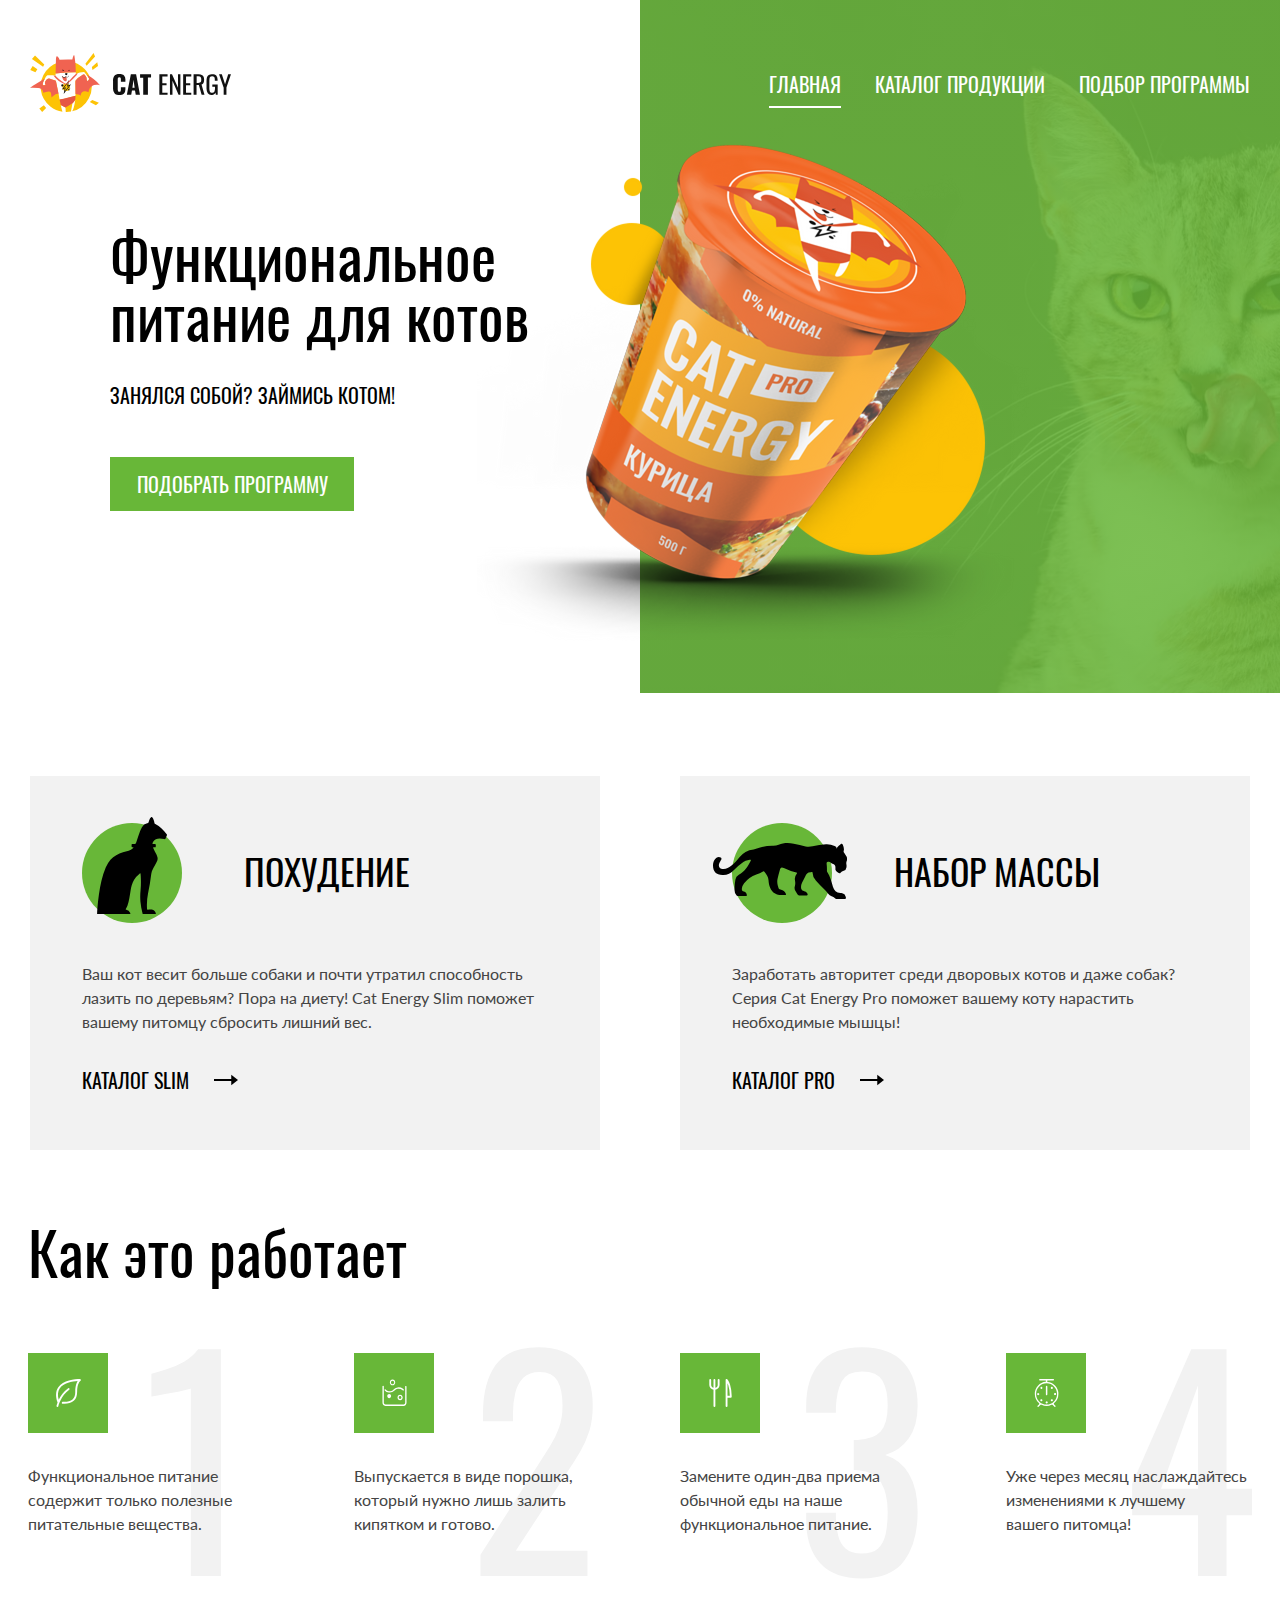
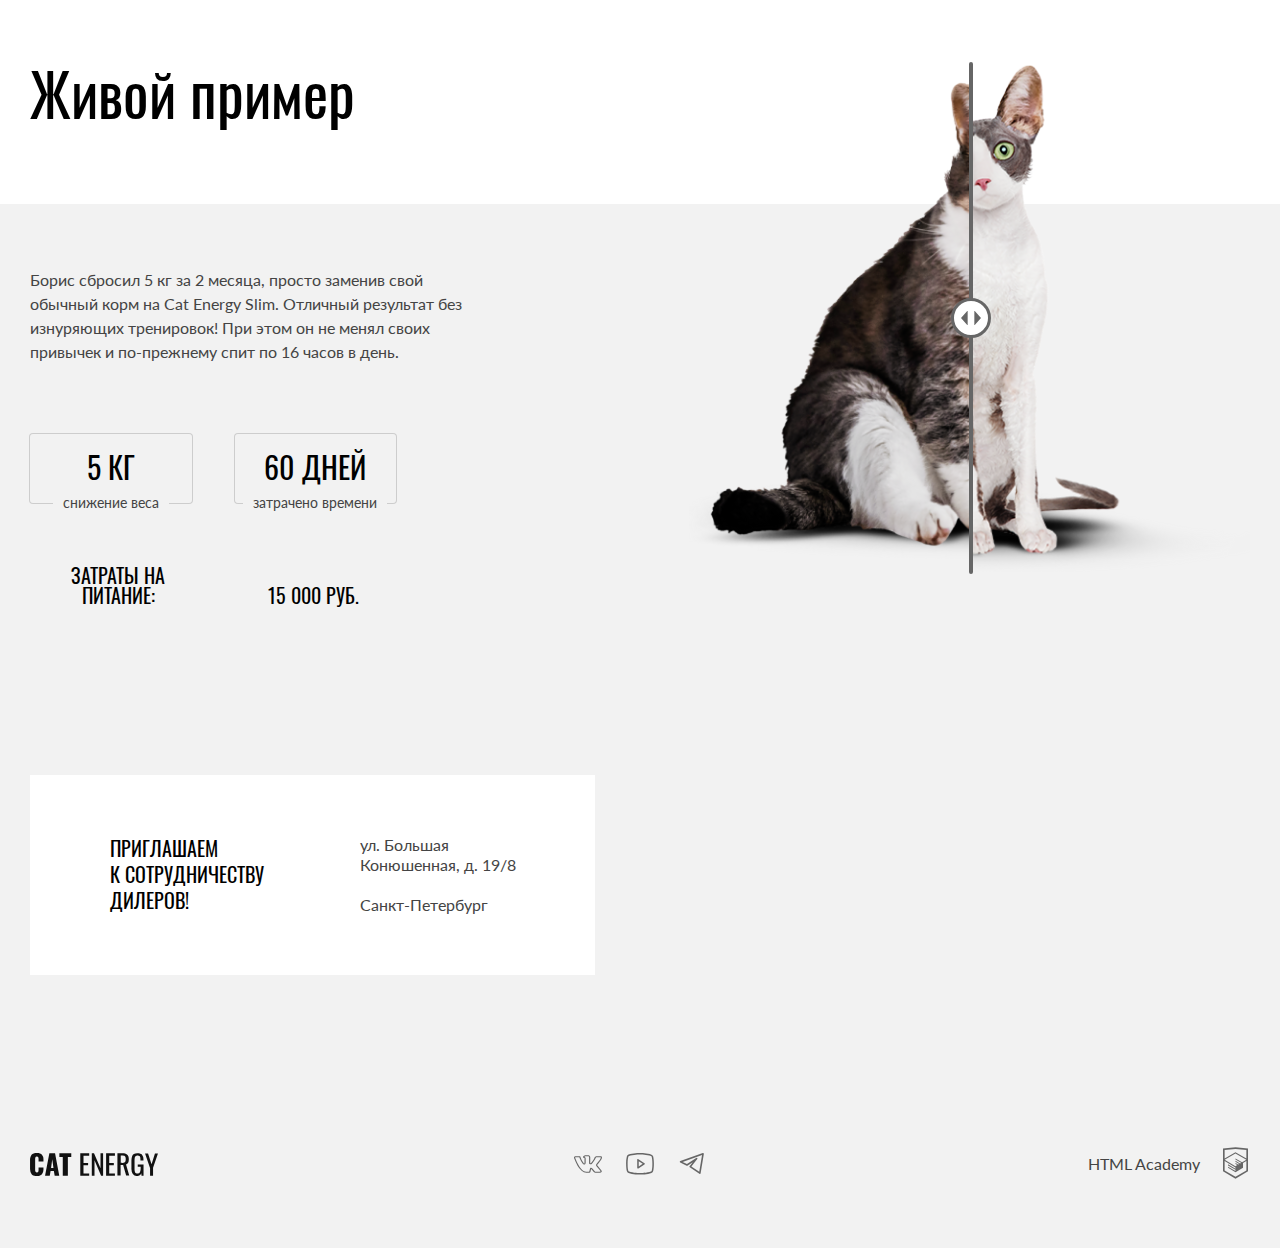
==== commit 8ff7b49c: "Deploying to gh-pages from @ CrystalGoose/2089669-cat-energy-31@2977c925799c4d3db423103d70ef487d2518" ====
--- a/index.html
+++ b/index.html
@@ -1 +1 @@
-<!DOCTYPE html><html class="page" lang="ru"><head><meta charset="UTF-8"><title>Функциональное питание для котов Кэт Энерджи</title><meta name="viewport" content="width=device-width,initial-scale=1"><link rel="icon" href="favicon.ico"><link rel="icon" href="favicons/favicon.svg" type="image/svg+xml"><link rel="apple-touch-icon" href="favicons/apple_icon_180x180.png"><link rel="manifest" href="manifest.webmanifest"><link rel="stylesheet" href="styles/styles.css"><script src="scripts/index.js" defer="defer"></script></head><body class="page__body"><header class="header"><a class="header__logo-image logo-image" href="index.html" aria-current="page"><picture><source media="(min-width: 1440px)" width="70" height="59" type="image/svg+xml" srcset="images/logo_image-desktop.svg"><source media="(min-width: 768px)" width="60" height="50" type="image/svg+xml" srcset="images/logo_image-tablet.svg"><img src="images/logo_image-mobile.svg" width="33" height="38" alt="Логотип Кэт Энерджи, котик в костюме супергероя."></picture></a><a class="header__logo-text logo-text" href="index.html" aria-current="page"><img src="images/logo_text-mobile.svg" width="101" height="18" alt="Текстовый логотип Кэт Энерджи."> </a><button class="header__button-toggle" type="button"><span class="visually-hidden">Меню навигации</span></button><nav class="header__navigation navigation"><ul class="navigation__list"><li class="navigation__item navigation__item--current"><a class="navigation__link" href="index.html" aria-current="page">Главная</a></li><li class="navigation__item"><a class="navigation__link" href="catalog.html">Каталог продукции</a></li><li class="navigation__item"><a class="navigation__link" href="#">Подбор программы</a></li></ul></nav></header><main class="main-container"><section class="product"><div class="product__container"><div class="product__hero"><h1 class="product__title title title--light-version">Функциональное питание для&nbsp;котов</h1><p class="product__slogan">Занялся собой? Займись котом!</p><picture><source media="(min-width: 1440px)" width="552" height="499" type="image/png" srcset="images/product_image-desktop@1x.png, images/product_image-desktop@2x.png 2x"><source media="(min-width: 768px)" width="709" height="609" type="image/png" srcset="images/product_image-tablet@1x.png, images/product_image-tablet@2x.png 2x"><img class="product__image" src="images/product_image-mobile@1x.png" srcset="images/product_image-mobile@2x.png 2x" alt="Баночка корма Кэт Энерджи со вкусом курицы." width="280" height="270"></picture></div><a class="product__button button" href="#">Подобрать программу</a></div></section><section class="programs"><h2 class="visually-hidden">Выбор программы питания</h2><ul class="programs__list"><li class="programs__item programs__item--slim"><h3 class="programs__title">Похудение</h3><p class="programs__description">Ваш кот весит больше собаки и почти утратил способность лазить по деревьям? Пора на диету! Cat Energy Slim поможет вашему питомцу сбросить лишний вес.</p><a class="programs__link" href="#">Каталог Slim</a></li><li class="programs__item programs__item--pro"><h3 class="programs__title">Набор массы</h3><p class="programs__description">Заработать авторитет среди дворовых котов и даже собак? Серия Cat Energy Pro поможет вашему коту нарастить необходимые мышцы!</p><a class="programs__link" href="#">Каталог Pro</a></li></ul></section><section class="guideline"><div class="guideline__container"><h2 class="guideline__title title">Как это работает</h2><ol class="guideline__list"><li class="guideline__item"><p class="guideline__description guideline__description--nutricion">Функциональное питание содержит только полезные питательные вещества.</p></li><li class="guideline__item"><p class="guideline__description guideline__description--powder">Выпускается в виде порошка, который нужно лишь залить кипятком и готово.</p></li><li class="guideline__item"><p class="guideline__description guideline__description--meal">Замените один-два приема обычной еды на наше функциональное питание.</p></li><li class="guideline__item"><p class="guideline__description guideline__description--changes">Уже через месяц наслаждайтесь изменениями к лучшему вашего питомца!</p></li></ol></div></section><section class="example"><div class="example__container"><h2 class="example__title title">Живой пример</h2><p class="example__description">Борис сбросил 5&nbsp;кг за 2 месяца, просто заменив свой обычный корм на Cat Energy Slim. Отличный результат без изнуряющих тренировок! При этом он не менял своих привычек и по-прежнему спит по 16 часов в день.</p><dl class="example__stats"><div class="example__weight"><dt class="example__quantity">5&nbsp;кг</dt><dd class="example__content">снижение веса</dd></div><div class="example__days"><dt class="example__quantity">60 дней</dt><dd class="example__content">затрачено времени</dd></div></dl><p class="example__expenses"><span class="example__expenses-price">Затраты на питание:</span> <span class="example__expenses-price">15 000&nbsp;руб.</span></p><!-- Слайдер --><div class="example__slider slider"><div class="slider__container"><button class="slider__button" type="button"><span class="visually-hidden">Сравнить фото котика до и после</span></button><picture><source media="(min-width: 768px)" type="image/png" srcset="images/cat_fat-tablet@1x.png, images/cat_fat-tablet@2x.png 2x" width="560" height="512"><img class="slider__cat slider__cat--fat" src="images/cat_fat-mobile@1x.png" srcset="images/cat_fat-mobile@2x.png 2x" alt="Сравнение кота до и после программы: до — толстый котик." width="280" height="256"></picture><picture><source media="(min-width: 768px)" type="image/png" srcset="images/cat_slim-tablet@1x.png, images/cat_slim-tablet@2x.png 2x" width="560" height="512"><img class="slider__cat slider__cat--slim" src="images/cat_slim-mobile@1x.png" srcset="images/cat_slim-mobile@2x.png 2x" alt="Сравнение кота до и после программы: после — стройный котик." width="280" height="256"></picture></div></div></div></section></main><footer class="footer"><div class="footer__wrapper"><section class="footer__address"><h2 class="visually-hidden">Как нас найти</h2><div class="footer__address-container address-container"><p class="address-container__subtitle">Приглашаем к&nbsp;сотрудничеству дилеров!</p><address class="address-container__address">ул. Большая Конюшенная, д. 19/8<br>Санкт-Петербург</address></div><iframe class="footer__address-map" src="https://www.google.com/maps/embed?pb=!1m18!1m12!1m3!1d307.5702379536444!2d30.322433338870027!3d59.93882229616779!2m3!1f0!2f0!3f0!3m2!1i1024!2i768!4f13.1!3m3!1m2!1s0x4696310fca145cc1%3A0x42b32648d8238007!2z0JHQvtC70YzRiNCw0Y8g0JrQvtC90Y7RiNC10L3QvdCw0Y8g0YPQuy4sIDE5LzgsINCh0LDQvdC60YIt0J_QtdGC0LXRgNCx0YPRgNCzLCDQoNC-0YHRgdC40Y8sIDE5MTE4Ng!5e0!3m2!1sru!2ses!4v1713214253502!5m2!1sru!2ses" width="320" height="362" style="border:0;" allowfullscreen="" loading="lazy" referrerpolicy="no-referrer-when-downgrade"></iframe><picture><source media="(min-width: 1440px)" srcset="images/map-desktop@1x.png, images/map-desktop@2x.png 2x" type="image/png" width="1440" height="400"><source media="(min-width: 768px)" srcset="images/map-tablet@1x.png, images/map-tablet@2x.png 2x" type="image/png" width="768" height="400"><img class="footer__map-picture" src="images/map-mobile@1x.png" srcset="images/map-mobile@2x.png 2x" alt="Карта с адресом офиса." width="320" height="362"></picture></section><div class="footer__container"><a class="footer__container-logo logo-text" href="index.html" aria-current="page"><img class="logo-text__image" src="images/logo_text-mobile.svg" width="128" height="24" alt="Текстовый логотип Кэт Энерджи."></a><section class="footer__socials socials"><h2 class="visually-hidden">Мы в социальных сетях</h2><ul class="socials__list"><li class="socials__item"><a class="socials__link socials__link--vkontakte" href="https://vk.com/htmlacademy"><span class="visually-hidden">Вконтакте</span></a></li><li class="socials__item"><a class="socials__link socials__link--youtube" href="https://www.youtube.com/user/htmlacademyru"><span class="visually-hidden">Ютуб</span></a></li><li class="socials__item"><a class="socials__link socials__link--telegram" href="https://t.me/htmlacademy"><span class="visually-hidden">Телеграм</span></a></li></ul></section><a class="footer__developer developer-logo" href="https://htmlacademy.ru/"><span class="developer-logo__text">HTML academy</span><p class="developer-logo__image"><span class="visually-hidden">Логотип компании-разработчика</span></p></a></div></div></footer></body></html>+<!DOCTYPE html><html class="page" lang="ru"><head><meta charset="UTF-8"><title>Функциональное питание для котов Кэт Энерджи</title><meta name="viewport" content="width=device-width,initial-scale=1"><link rel="icon" href="favicon.ico"><link rel="icon" href="favicons/favicon.svg" type="image/svg+xml"><link rel="apple-touch-icon" href="favicons/apple_icon_180x180.png"><link rel="manifest" href="manifest.webmanifest"><link rel="stylesheet" href="styles/styles.css"><script src="scripts/index.js" defer="defer"></script></head><body class="page__body"><header class="header"><div class="header__wrapper"><div class="header__wrapper-logos"><a class="header__logo-image" href="index.html" aria-current="page"><picture><source media="(min-width: 1280px)" width="70" height="59" type="image/svg+xml" srcset="images/logo_image-desktop.svg"><source media="(min-width: 768px)" width="60" height="50" type="image/svg+xml" srcset="images/logo_image-tablet.svg"><img class="logo-image" src="images/logo_image-mobile.svg" width="33" height="38" alt="Логотип Кэт Энерджи, котик в костюме супергероя."></picture><img class="logo-text" src="images/logo_text-mobile.svg" width="101" height="18" alt="Текстовый логотип Кэт Энерджи."></a></div><nav class="navigation navigation--nojs"><button class="navigation__toggle" type="button"><span class="visually-hidden">Меню навигации</span></button><ul class="navigation__list navigation__list--index"><li class="navigation__item navigation__item--current"><a class="navigation__link" href="index.html" aria-current="page">Главная</a></li><li class="navigation__item"><a class="navigation__link" href="catalog.html">Каталог продукции</a></li><li class="navigation__item"><a class="navigation__link" href="#">Подбор программы</a></li></ul></nav></div><section class="product"><div class="product__container"><div class="product__hero"><div class="product__wrapper-titles"><h1 class="product__title title title--light-version">Функциональное питание для&nbsp;котов</h1><p class="product__slogan">Занялся собой? Займись котом!</p></div><picture><source media="(min-width: 1280px)" width="552" height="499" type="image/png" srcset="images/product_image-desktop@1x.png, images/product_image-desktop@2x.png 2x"><source media="(min-width: 768px)" width="709" height="609" type="image/png" srcset="images/product_image-tablet@1x.png, images/product_image-tablet@2x.png 2x"><img class="product__image" src="images/product_image-mobile@1x.png" srcset="images/product_image-mobile@2x.png 2x" alt="Баночка корма Кэт Энерджи со вкусом курицы." width="280" height="270"></picture><a class="product__button button" href="#">Подобрать программу</a></div></div></section></header><main class="main-container"><section class="programs"><h2 class="visually-hidden">Выбор программы питания</h2><ul class="programs__list"><li class="programs__item programs__item--slim"><h3 class="programs__title">Похудение</h3><p class="programs__description">Ваш кот весит больше собаки и почти утратил способность лазить по деревьям? Пора на диету! Cat Energy Slim поможет вашему питомцу сбросить лишний вес.</p><a class="programs__link" href="#">Каталог Slim</a></li><li class="programs__item programs__item--pro"><h3 class="programs__title">Набор массы</h3><p class="programs__description">Заработать авторитет среди дворовых котов и даже собак? Серия Cat Energy Pro поможет вашему коту нарастить необходимые мышцы!</p><a class="programs__link" href="#">Каталог Pro</a></li></ul></section><section class="guideline"><div class="guideline__container"><h2 class="guideline__title title">Как это работает</h2><ol class="guideline__list"><li class="guideline__item"><p class="guideline__description guideline__description--nutricion">Функциональное питание содержит только полезные питательные вещества.</p></li><li class="guideline__item"><p class="guideline__description guideline__description--powder">Выпускается в виде порошка, который нужно лишь залить кипятком и готово.</p></li><li class="guideline__item"><p class="guideline__description guideline__description--meal">Замените один-два приема обычной еды на наше функциональное питание.</p></li><li class="guideline__item"><p class="guideline__description guideline__description--changes">Уже через месяц наслаждайтесь изменениями к лучшему вашего&nbsp;питомца!</p></li></ol></div></section><section class="example"><div class="example__container"><h2 class="example__title title">Живой пример</h2><p class="example__description">Борис сбросил 5&nbsp;кг за 2 месяца, просто заменив свой обычный корм на Cat Energy Slim. Отличный результат без изнуряющих тренировок! При этом он не менял своих привычек и по-прежнему спит по 16 часов в день.</p><div class="example__info-container"><dl class="example__stats"><div class="example__weight"><dt class="example__quantity">5&nbsp;кг</dt><dd class="example__content">снижение веса</dd></div><div class="example__days"><dt class="example__quantity">60 дней</dt><dd class="example__content">затрачено времени</dd></div></dl><p class="example__expenses"><span class="example__expenses-price">Затраты на питание:</span> <span class="example__expenses-price">15 000&nbsp;руб.</span></p></div><!-- Слайдер --><div class="example__slider slider"><!-- <div class="slider__container"> --><picture><source media="(min-width: 768px)" type="image/png" srcset="images/cat_fat-tablet@1x.png, images/cat_fat-tablet@2x.png 2x" width="560" height="512"><img class="slider__cat slider__cat--fat" src="images/cat_fat-mobile@1x.png" srcset="images/cat_fat-mobile@2x.png 2x" alt="Сравнение кота до и после программы: до — толстый котик." width="280" height="256"></picture><div class="slider__curtain"><button class="slider__button" type="button"><span class="visually-hidden">Сравнить фото котика до и после</span></button></div><picture><source media="(min-width: 768px)" type="image/png" srcset="images/cat_slim-tablet@1x.png, images/cat_slim-tablet@2x.png 2x" width="560" height="512"><img class="slider__cat slider__cat--slim" src="images/cat_slim-mobile@1x.png" srcset="images/cat_slim-mobile@2x.png 2x" alt="Сравнение кота до и после программы: после — стройный котик." width="280" height="256"></picture><!-- </div> --></div></div></section></main><footer class="footer"><section class="footer__address"><h2 class="visually-hidden">Как нас найти</h2><div class="footer__address-container address-container"><p class="address-container__subtitle">Приглашаем к&nbsp;сотрудничеству дилеров!</p><address class="address-container__address"><p>ул. Большая Конюшенная, д. 19/8</p><p>Санкт-Петербург</p></address></div><iframe class="footer__address-map" src="https://yandex.ru/map-widget/v1/?um=constructor%3A66848ce0e5aceace666dfd85cb633a1aa9a64a6d6300bea1006ec971a5ddaec9&amp;source=constructor" width="320" height="362"></iframe><picture><source media="(min-width: 1280px)" srcset="images/map-desktop@1x.png, images/map-desktop@2x.png 2x" type="image/png" width="1440" height="400"><source media="(min-width: 768px)" srcset="images/map-tablet@1x.png, images/map-tablet@2x.png 2x" type="image/png" width="768" height="400"><img class="footer__map-picture" src="images/map-mobile@1x.png" srcset="images/map-mobile@2x.png 2x" alt="Карта с адресом офиса." width="320" height="362"></picture></section><div class="footer__container"><a class="footer__link" href="index.html" aria-current="page"><img class="logo-text logo-text--footer" src="images/logo_text-mobile.svg" width="128" height="24" alt="Текстовый логотип Кэт Энерджи."></a><section class="footer__socials socials"><h2 class="visually-hidden">Мы в социальных сетях</h2><ul class="socials__list"><li class="socials__item"><a class="socials__link socials__link--vkontakte" href="https://vk.com/htmlacademy"><span class="visually-hidden">Вконтакте</span></a></li><li class="socials__item"><a class="socials__link socials__link--youtube" href="https://www.youtube.com/user/htmlacademyru"><span class="visually-hidden">Ютуб</span></a></li><li class="socials__item"><a class="socials__link socials__link--telegram" href="https://t.me/htmlacademy"><span class="visually-hidden">Телеграм</span></a></li></ul></section><a class="footer__developer developer-logo" href="https://htmlacademy.ru/intensive/adaptive"><span class="developer-logo__text">HTML Academy</span><p class="developer-logo__image"><span class="visually-hidden">Логотип компании-разработчика</span></p></a></div></footer><script src="scripts/index.js"></script></body></html>--- a/styles/styles.css
+++ b/styles/styles.css
@@ -1 +1 @@
-:root{--primary-text-color:#444;--secondary-text-color:#000;--catalog-text-color:#222;--catalog-title-color:#111;--accent-color:#68b738;--accent-hover:#5eaa2f;--accent-light:#fff;--accent-dark:#666;--background-basic:#f2f2f2;--background-secondary:#eaeaea}@font-face{font-family:Lato;font-style:normal;font-weight:400;src:url(../fonts/lato/Lato-Regular.woff2)format("woff2");font-display:swap}@font-face{font-family:Oswald;font-style:normal;font-weight:400;src:url(../fonts/oswald/oswaldregular.woff2)format("woff2");font-display:swap}*,:before,:after{box-sizing:border-box}img{object-fit:contain;max-width:100%}body{color:var(--primary-text-color,#444);font-family:Lato,Arial,sans-serif;font-size:14px;line-height:1.3}.visually-hidden{clip:rect(0 0 0 0);border:0;width:1px;height:1px;margin:-1px;padding:0;position:absolute;overflow:hidden}.button{text-transform:uppercase;color:var(--accent-light,#fff);background-color:var(--accent-color,#68b738);cursor:pointer;border-style:none;padding:10px 20px;font-family:Oswald,Arial,sans-serif;font-size:16px;line-height:1.25;text-decoration:none}.button--secondary{color:var(--primary-text-color,#444);background-color:#f2f2f2;width:100%;height:40px;padding:10px 20px}.title{color:var(--secondary-text-color,#000);margin:0;font-family:Oswald,Arial,sans-serif;font-size:36px;font-weight:400;line-height:1.1}.title--light-version{color:#fff}@media (width>=768px){.title--light-version{color:var(--secondary-text-color,#000)}}.title--small{color:var(--secondary-text-color,#000);font-family:Oswald,Arial,sans-serif;font-size:24px;line-height:1}.logo-text{justify-self:center}.logo-text__image{display:block}.form{flex-direction:column;display:flex}@media (width>=768px){.form{flex-direction:row}}@media (width>=1440px){.form{width:752px;margin:0 auto}}.form__input{text-transform:uppercase;color:var(--primary-text-color,inherit);border:1px solid #cdcdcd;border-radius:0;width:100%;margin-bottom:16px;padding:13px;font-family:Oswald,Arial,sans-serif;font-size:20px;line-height:1}@media (width>=768px){.form__input{margin:0}}.form__button{min-width:256px}.socials__list{gap:24px;margin:0;padding:0;list-style:none;display:flex}.socials__link:before{content:"";vertical-align:middle;-webkit-mask-image:var(--icon);mask-image:var(--icon);background-color:var(--accent-dark,#666);width:28px;height:22px;display:inline-block;-webkit-mask-position:50%;mask-position:50%;-webkit-mask-repeat:no-repeat;mask-repeat:no-repeat}.socials__link--vkontakte{--icon:url(../icons/stack.svg#icon_vkontakte)}.socials__link--youtube{--icon:url(../icons/stack.svg#icon_youtube)}.socials__link--telegram{--icon:url(../icons/stack.svg#icon_telegram)}.developer-logo{color:var(--primary-text-color,#444);text-decoration:none}.developer-logo__text{text-align:left;margin:auto 0;font-size:16px;line-height:1.25;text-decoration:none;position:relative}.developer-logo__image{width:27px;height:34px;margin-top:0;margin-bottom:0;margin-left:auto;position:relative}@media (width>=768px){.developer-logo__image{margin-left:23px}}.developer-logo__image:before{content:"";background-color:var(--accent-dark,#666);width:25px;height:32px;position:absolute;-webkit-mask-image:url(../icons/stack.svg#icon_html-academy);mask-image:url(../icons/stack.svg#icon_html-academy);-webkit-mask-position:50%;mask-position:50%;-webkit-mask-repeat:no-repeat;mask-repeat:no-repeat}.page__body{margin:0}.header{background-color:#fff;grid-template-columns:repeat(3,1fr);align-items:center;margin:0 auto;padding:20px 13px 21px 14px;display:grid}@media (width>=768px){.header{flex-wrap:wrap;column-gap:13px;padding:25px 34px 25px 30px;display:flex}}@media (width>=1440px){.header{z-index:0;column-gap:13px;padding:55px 110px;position:relative}.header:before{content:"";z-index:-1;background-image:url(../images/hero_background-desktop@1x.jpg);width:720px;height:694px;display:block;position:absolute;top:0;right:0}.header--catalog:before{content:none}}.header__logo-image{justify-self:start;text-decoration:none}.header__logo-text{justify-self:center}@media (width>=768px){.header__logo-text{margin-right:auto}}.header__navigation{grid-column:1/-1;place-self:center}.header__button-toggle{background-color:#fff;background-image:url(../icons/stack.svg#icon_menu);background-position:50%;background-repeat:no-repeat;border-style:none;justify-self:end;width:24px;height:24px}@media (width>=768px){.header__button-toggle{display:none}}.navigation__list{text-align:center;margin:0 auto;padding:0;list-style:none}@media (width>=768px){.navigation__list{flex-wrap:wrap;place-items:center end;gap:33px;margin-left:auto;display:inline-flex}}.navigation__item{padding:22px 20px 24px}@media (width>=768px){.navigation__item{padding:0}}.navigation__link{text-transform:uppercase;color:var(--secondary-text-color,#000);font-family:Oswald,Arial,sans-serif;font-size:20px;line-height:1;text-decoration:none}@media (width>=1440px){.navigation__link{color:#fff}.navigation__list--catalog a{color:var(--secondary-text-color,#000)}}.product__container{flex-direction:column;justify-content:end;min-height:480px;display:flex}.product__hero{background-image:url(../images/hero_background-mobile@1x.webp);background-repeat:no-repeat;background-color:var(--accent-color,#68b738);background-size:100%,cover;max-height:302px;margin-bottom:138px}@media (width>=768px){.product__hero{background:0 0;max-height:none;margin-bottom:0;position:relative}}.product__title{text-align:center;margin:0 auto;padding:27px 20px 25px}@media (width>=768px){.product__title{text-align:left;width:500px;margin-bottom:40px;margin-left:120px;padding:0;font-size:60px;font-weight:400;line-height:1}}.product__slogan{text-transform:uppercase;text-align:center;color:#fff;margin:0 auto 29px;font-family:Oswald,Arial,sans-serif;font-size:14px;line-height:1}@media (width>=768px){.product__slogan{color:var(--secondary-text-color,#000);text-align:left;margin-left:120px;font-size:20px}}.product__image{margin:0 auto;display:block}.product__button{margin:0 auto}@media (width>=1440px){.product__button{position:absolute;top:410px;left:120px}.programs{padding:82px 110px 0}}.programs__list{margin:0 auto;padding:20px;list-style:none}@media (width>=768px){.programs__list{flex-flow:column wrap;padding:30px;display:flex}}@media (width>=1440px){.programs__list{flex-direction:row;gap:80px;padding:0;display:flex}}.programs__item--slim{background-color:var(--background-basic,#f2f2f2);margin-bottom:20px;padding:30px 20px 18px;position:relative}@media (width>=768px){.programs__item--slim{padding:77px 53px 53px}}@media (width>=1440px){.programs__item--slim{width:570px;margin-bottom:0;padding:77px 52px 55px}}.programs__item--slim:before{content:"";background-color:var(--accent-color,#68b738);border-radius:50%;width:50px;height:50px;position:absolute;top:24px}@media (width>=768px){.programs__item--slim:before{width:200px;height:200px;position:absolute;top:50%;left:445px;transform:translateY(-50%)}}@media (width>=1440px){.programs__item--slim:before{border-radius:50%;width:100px;height:100px;top:97px;left:52px}}.programs__item--slim:after{content:"";background-image:url(../icons/stack.svg#icon_cat-slim);background-position:50%;background-repeat:no-repeat;width:36px;height:50px;display:inline-block;position:absolute;top:21px;left:27px}@media (width>=768px){.programs__item--slim:after{width:140px;height:194px;top:45%;left:475px;transform:translateY(-50%)}}@media (width>=1440px){.programs__item--slim:after{width:70px;height:97px;top:90px;left:67px}}.programs__item--pro{background-color:var(--background-basic,#f2f2f2);padding:30px 20px 18px;position:relative}@media (width>=768px){.programs__item--pro{padding:77px 53px 53px}}@media (width>=1440px){.programs__item--pro{width:570px;padding:77px 52px 55px}}.programs__item--pro:before{content:"";background-color:var(--accent-color,#68b738);border-radius:50%;width:50px;height:50px;position:absolute;top:24px}@media (width>=768px){.programs__item--pro:before{width:200px;height:200px;position:absolute;top:50%;left:445px;transform:translateY(-50%)}}@media (width>=1440px){.programs__item--pro:before{border-radius:50%;width:100px;height:100px;top:97px;left:52px}}.programs__item--pro:after{content:"";background-image:url(../icons/stack.svg#icon_cat-pro);background-position:50%;background-repeat:no-repeat;width:67px;height:28px;display:inline-block;position:absolute;top:35px;left:13px}@media (width>=768px){.programs__item--pro:after{width:268px;height:112px;top:50%;left:405px;transform:translateY(-50%)}}@media (width>=1440px){.programs__item--pro:after{width:134px;height:56px;top:90px;left:32px}}.programs__title{text-transform:uppercase;color:var(--secondary-text-color,#000);margin:0 0 29px 70px;font-family:Oswald,Arial,sans-serif;font-size:24px;font-weight:400;line-height:1.5}@media (width>=768px){.programs__title{margin:0 0 24px;font-size:36px;line-height:1}}@media (width>=1440px){.programs__title{margin:0 0 73px 162px;font-size:36px;line-height:1}}.programs__description{margin:0 0 38px;padding-right:13px;position:relative}@media (width>=768px){.programs__description{width:340px}}@media (width>=1440px){.programs__description{width:460px}}.programs__description:after{content:"";background-color:#d9d9d9;width:100%;height:1px;display:inline-block;position:absolute;bottom:-23px;left:0}.programs__link{text-transform:uppercase;color:var(--secondary-text-color,#000);font-family:Oswald,Arial,sans-serif;font-size:16px;line-height:1;text-decoration:none;position:relative}.programs__link:after{content:"";background-color:var(--secondary-text-color,#000);width:24px;height:12px;display:inline-block;position:absolute;top:6px;right:-35px;-webkit-mask-image:url(../icons/stack.svg#icon_arrow);mask-image:url(../icons/stack.svg#icon_arrow)}.guideline__container{padding:0 20px 49px}@media (width>=768px){.guideline__container{padding:0 30px 47px}}@media (width>=1440px){.guideline__container{padding:71px 106px 0 110px}}.guideline__title{margin:0 0 40px}.guideline__list{margin:0;padding-left:80px;list-style:none}@media (width>=768px){.guideline__list{flex-wrap:wrap;column-gap:73px;margin:0 auto;padding:0;display:flex}}@media (width>=1440px){.guideline__list{flex-wrap:wrap;column-gap:73px;display:flex}}.guideline__item{margin-bottom:20px;position:relative}@media (width>=768px){.guideline__item{flex-grow:1;width:250px;padding:160px 0 63px}}@media (width>=1440px){.guideline__item{flex-grow:1;width:250px;padding:151px 0 57px}}.guideline__item:last-child{margin-bottom:0}.guideline__description{margin:0}@media (width>=1440px){.guideline__description{width:245px}}.guideline__description--nutricion{position:relative}.guideline__description--nutricion:before{content:"";background-image:url(../icons/stack.svg#icon_leaf);background-position:50%;background-repeat:no-repeat;background-size:30px 32px;background-color:var(--accent-color,#68b738);width:60px;height:60px;position:absolute;left:-80px}@media (width>=768px){.guideline__description--nutricion:before{background-size:25px 28px;width:80px;height:80px;bottom:80px;left:0}}.guideline__description--powder{position:relative}.guideline__description--powder:before{content:"";background-image:url(../icons/stack.svg#icon_boil);background-position:50%;background-repeat:no-repeat;background-size:26px 29px;background-color:var(--accent-color,#68b738);width:60px;height:60px;position:absolute;left:-80px}@media (width>=768px){.guideline__description--powder:before{background-size:25px 28px;width:80px;height:80px;bottom:80px;left:0}}.guideline__description--meal{position:relative}.guideline__description--meal:before{content:"";background-image:url(../icons/stack.svg#icon_meal);background-position:50%;background-repeat:no-repeat;background-size:25px 30px;background-color:var(--accent-color,#68b738);width:60px;height:60px;position:absolute;left:-80px}@media (width>=768px){.guideline__description--meal:before{background-size:25px 28px;width:80px;height:80px;bottom:80px;left:0}}.guideline__description--changes{position:relative}.guideline__description--changes:before{content:"";background-image:url(../icons/stack.svg#icon_weights);background-position:50%;background-repeat:no-repeat;background-size:26px 31px;background-color:var(--accent-color,#68b738);width:60px;height:60px;position:absolute;left:-80px}@media (width>=768px){.guideline__description--changes:before{background-size:25px 28px;width:80px;height:80px;bottom:80px;left:0}}.example{background-color:var(--background-secondary,#eaeaea)}@media (width>=768px){.example{background:0 0;position:relative}.example:before{content:"";background-color:var(--background-secondary,#eaeaea);z-index:-1;width:100%;height:462px;position:absolute;bottom:0}}.example__container{padding:25px 20px 49px}@media (width>=768px){.example__container{flex-wrap:wrap;padding:30px 45px 101px;display:flex}}@media (width>=1440px){.example__container{grid-template-rows:auto 1fr 77px 75px;grid-template-columns:440px 1fr;padding:70px 110px 75px;display:grid}}.example__title{margin:0 0 40px}@media (width>=1440px){.example__title{grid-area:1/1/auto/-1;margin:0 0 76px;font-size:60px;line-height:1}.example__description{width:440px;margin:70px 0}}.example__stats{justify-content:space-around;margin:35px 0;display:flex}@media (width>=768px){.example__stats{gap:43px}}@media (width>=1440px){.example__stats{grid-area:3/1/4/2;margin:0}}.example__quantity{text-transform:uppercase;color:var(--secondary-text-color,#000);text-align:center;margin:0 0 8px;font-family:Oswald,sans-serif;font-size:24px;line-height:1}.example__content{text-align:center;margin:0;font-size:12px;line-height:1}.example__expenses{text-transform:uppercase;text-align:center;color:var(--secondary-text-color,#000);margin:0 0 20px;font-family:Oswald,Arial,sans-serif;font-size:14px;line-height:1.4}@media (width>=768px){.example__expenses{flex-direction:column;align-items:flex-end;margin:55px 0 55px auto;display:inline-flex}}@media (width>=1440px){.example__expenses{flex-direction:row;grid-area:4/1/5/2;justify-content:space-around;place-items:center;margin:0}}.example__slider{max-width:280px;margin:0 auto}@media (width>=768px){.example__slider{max-width:560px;margin:0 auto}}@media (width>=1440px){.example__slider{grid-area:1/2/5/-1}}.slider__container{position:relative}.slider__button{background-color:var(--accent-dark,#666);z-index:1;border-style:none;border-radius:2px;width:4px;height:256px;padding:0;position:absolute;left:50%}@media (width>=768px){.slider__button{height:100%}}.slider__button:before{content:"";background-image:url(../icons/stack.svg#icon_slider);background-position:50%;background-repeat:no-repeat;width:40px;height:40px;display:block;position:absolute;left:50%;transform:translate(-50%,-50%)}.slider__cat--slim{position:absolute;left:0}.footer__address{position:relative}.footer__address--catalog{background-color:var(--background-basic,#f2f2f2)}.footer__address-container{flex-wrap:wrap;justify-content:space-between;padding:26px 20px;display:flex}@media (width>=768px){.footer__address-container{padding:60px 70px}}@media (width>=1440px){.footer__address-container{background-color:#fff;width:565px;padding:60px 78px 60px 80px;position:absolute;bottom:50%;left:110px;transform:translateY(-50%)}}.footer__address-map{width:100%}.footer__map-picture{display:block}.footer__container{background-color:#f2f2f2;flex-direction:column;gap:40px;padding:40px 20px;display:flex;position:relative}@media (width>=768px){.footer__container{grid-template-columns:repeat(3,1fr);align-items:center;padding:55px 30px;display:grid}}@media (width>=1440px){.footer__container{padding:66px 110px}}.footer__container-logo{max-width:128px;margin:0 auto;position:relative}@media (width>=768px){.footer__container-logo{justify-self:left;margin:0}}.footer__socials{margin:0 auto;position:relative}.footer__container:before{content:"";background-color:#d9d9d9;width:100%;height:1px;display:inline-block;position:absolute;top:85px;left:0}@media (width>=768px){.footer__container:before{content:none}}.footer__container:after{content:"";background-color:#d9d9d9;width:100%;height:1px;display:inline-block;position:absolute;bottom:95px;left:0}@media (width>=768px){.footer__container:after{content:none}}.footer__developer{grid-template-columns:repeat(2,auto);justify-content:space-between;display:grid}@media (width>=768px){.footer__developer{justify-content:flex-end;display:inline-flex}}.address-container__subtitle{text-transform:uppercase;color:var(--secondary-text-color,#000);width:140px;margin:0;font-family:Oswald,Arial,sans-serif;font-size:16px;line-height:1.25}.address-container__address{width:140px;font-style:normal}@media (width>=768px){.catalog__wrapper{padding:0 30px}}@media (width>=1440px){.catalog__wrapper{padding:19px 110px}}.catalog__title{margin-bottom:41px;padding:0 20px}@media (width>=768px){.catalog__title{padding:0}}.catalog__subtitle{text-align:center;margin:0 0 21px;font-size:12px}.catalog__list{flex-wrap:wrap;margin:0;padding:0;list-style:none;display:flex}@media (width>=768px){.catalog__list{grid-template-columns:repeat(auto-fit,minmax(324px,1fr));gap:60px;display:grid}}@media (width>=1440px){.catalog__list{grid-template-columns:repeat(auto-fit,minmax(245px,1fr));gap:63px 80px;display:grid}}.catalog__title-more{text-transform:uppercase;text-align:center;color:var(--catalog-title-color,#111);margin:0 0 8px;font-family:Oswald,Arial,sans-serif;font-size:16px;line-height:1.25}.catalog__title-more:before{content:"";background-image:url(../icons/stack.svg#icon_plus);background-position:50%;background-repeat:no-repeat;width:30px;height:30px;margin-bottom:23px;margin-left:auto;margin-right:auto;padding:0 20px;display:block}.catalog__button{align-self:flex-end}.card{flex-wrap:wrap;flex-grow:1;justify-content:center;width:320px;padding:20px 20px 25px;display:flex;box-shadow:0 1px #e6e6e6}@media (width>=768px){.card{box-shadow:none;width:324px;margin:0 auto;padding:0 37px 40px;position:relative}.card:before{content:"";background-color:var(--background-basic,#e2e2e2);z-index:-1;width:100%;height:430px;position:absolute;bottom:0}}@media (width>=1440px){.card{box-shadow:none;width:245px;height:511px}}.card--more{flex-direction:column;padding:25px 20px;box-shadow:0 1px #e6e6e6}@media (width>=768px){.card--more{box-shadow:none;width:324px}.card--more:before{content:none}}@media (width>=1440px){.card--more{align-self:end;width:245px;max-height:431px;box-shadow:0 0 2px #e6e6e6}}.card__image{display:block}.card__title{text-transform:uppercase;color:var(--catalog-text-color,#222);text-align:center;margin:0 0 14px;font-family:Oswald,Arial,sans-serif;font-size:16px;font-weight:400;line-height:1.25}@media (width>=768px){.card__title{margin-bottom:0;padding:41px 0 20px;font-size:20px;line-height:1.2}}.card__info{grid-template-columns:repeat(2,1fr);width:140px;margin:0;font-size:12px;display:grid}@media (width>=768px){.card__info{grid-template-columns:50% 50%;width:100%;font-size:16px;line-height:1.25}.card__content{grid-template-rows:109px 28px 28px 28px;width:100%;display:grid}.card__info-value{margin-left:auto}}.card__button{align-self:flex-end;width:100%;margin-top:17px}.additions{padding:25px 20px 0}@media (width>=768px){.additions{padding:74px 30px 0}}@media (width>=1440px){.additions{grid-template-columns:896px 1fr;column-gap:80px;padding:71px 110px 0;display:grid}}.additions__title{margin-top:0;margin-bottom:49px}@media (width>=768px){.additions__title{margin-bottom:80px;font-size:32px}}@media (width>=1440px){.additions__title{grid-column:1/-1;font-size:40px;line-height:1}}.additions__subtitle{text-transform:uppercase;color:var(--catalog-text-color,#222);margin:0 0 13px;font-family:Oswald,Arial,sans-serif;font-size:16px;font-weight:400;line-height:1}@media (width>=768px){.additions__subtitle{margin-bottom:25px;font-size:20px}}@media (width>=1440px){.additions__subtitle{margin-bottom:0;font-size:20px}}.additions__list{margin:0;padding:0;list-style:none}.additions__item{border-top:1px solid #e6e6e6;flex-direction:column;padding:13px 0 19px;display:flex}.additions__item:last-child{border-bottom:1px solid #e6e6e6}@media (width>=768px){.additions__item{border:1px solid #e6e6e6;grid-template-columns:1fr auto;padding:26px 38px 28px;display:grid}}@media (width>=1440px){.additions__item{border:none;border-top:1px solid #e6e6e6;grid-template-rows:73px;grid-template-columns:325px 325px 245px;align-items:center;padding:0;display:grid}.additions__item:last-child{border-bottom:1px solid #e6e6e6}}.additions__info{justify-content:space-between;margin:0 0 15px;display:flex}@media (width>=768px){.additions__info{justify-content:flex-end}}@media (width>=1440px){.additions__info{grid-template-columns:245px 80px;display:grid}}.additions__info-value{margin:0;padding:0}.additions__info-price{margin-left:20px;padding:0}@media (width>=768px){.additions__button{grid-column:1/-1}}@media (width>=1440px){.additions__button{grid-column:-2/-1;height:40px}}.additions__gift{margin:35px auto 0}@media (width>=1440px){.additions__gift{margin:0}}.gift{background-image:url(../images/catalog/gift-mobile@1x.jpg);background-repeat:no-repeat;background-color:var(--accent-color,#68b738);background-size:100%,cover;width:100%;height:290px}.gift__subtitle{color:var(--accent-light,#fff);text-align:center;width:170px;margin:0 auto;padding-top:187px;position:relative}.gift__subtitle:before{content:"";background-image:url(../icons/stack.svg#icon_gift);background-position:50%;background-repeat:no-repeat;width:56px;height:60px;margin:0 auto;display:block;position:absolute;top:0;right:0;transform:translate(-100%)translateY(100%)}.subscribe__wrapper{flex-direction:column;padding:40px 20px;display:flex}@media (width>=768px){.subscribe__wrapper{padding:80px 68px}}@media (width>=1440px){.subscribe__wrapper{padding:96px 110px 104px}}.subscribe__title{margin-bottom:32px}@media (width>=1440px){.subscribe__title{font-size:40px;line-height:1}}.subscribe__subtitle{text-align:center;color:var(--secondary-text-color,#000);margin-bottom:32px;font-family:Oswald,Arial,sans-serif;font-size:16px;line-height:1.5}@media (width>=1440px){.subscribe__subtitle{width:756px;margin:24px auto;font-size:24px;line-height:1.3}}.subscribe__form{margin:0 auto}+:root{--primary-text-color:#444;--secondary-text-color:#000;--catalog-text-color:#222;--catalog-title-color:#111;--accent-color:#68b738;--accent-hover:#5eaa2f;--accent-light:#fff;--accent-dark:#666;--background-basic:#f2f2f2;--basic-hover:#ebebeb;--background-secondary:#eaeaea}@font-face{font-family:Lato;font-style:normal;font-weight:400;src:url(../fonts/lato/Lato-Regular.woff2)format("woff2");font-display:swap}@font-face{font-family:Oswald;font-style:normal;font-weight:400;src:url(../fonts/oswald/oswaldregular.woff2)format("woff2");font-display:swap}*,:before,:after{box-sizing:border-box}img{object-fit:contain;max-width:100%;height:auto}body{color:var(--primary-text-color,#444);font-family:Lato,Arial,sans-serif;font-size:14px;line-height:1.3}.visually-hidden{clip:rect(0 0 0 0);border:0;width:1px;height:1px;margin:-1px;padding:0;position:absolute;overflow:hidden}.button{text-transform:uppercase;color:var(--accent-light,#fff);background-color:var(--accent-color,#68b738);cursor:pointer;border-style:none;padding:10px 20px;font-family:Oswald,Arial,Helvetica,sans-serif;font-size:16px;line-height:1.25;text-decoration:none}.button:hover{background-color:var(--accent-hover,#5eaa2f)}.button:active,.button:focus{background-color:var(--accent-hover,#5eaa2f);color:#ffffff4d}.button:disabled{color:#0000004d;cursor:default;background-color:#cdcdcd}.button--secondary{color:var(--primary-text-color,#444);background-color:#f2f2f2;width:100%;padding:10px 20px}.button--secondary:hover{background-color:var(--basic-hover,#ebebeb)}.button--secondary:active,.button--secondary:focus{background-color:var(--basic-hover,#ebebeb);color:#0000004d}.button--secondary:disabled{color:#0000004d;cursor:default;background-color:#cdcdcd}.title{color:var(--secondary-text-color,#000);margin:0;font-family:Oswald,Arial,Helvetica,sans-serif;font-size:36px;font-weight:400;line-height:1.1}.title--light-version{color:#fff}@media (width>=768px){.title--light-version{color:var(--secondary-text-color,#000)}}.title--small{color:var(--secondary-text-color,#000);font-family:Oswald,Arial,Helvetica,sans-serif;font-size:24px;line-height:1}.logo-text{justify-self:center;width:101px}@media (width>=768px){.logo-text{width:101px}}@media (width>=1280px){.logo-text{width:118px}}.logo-text--footer{width:128px;height:24px;display:block}.form{flex-direction:column;display:flex}@media (width>=768px){.form{flex-direction:row}}@media (width>=1280px){.form{width:752px;margin:0 auto}}.form__input{text-transform:uppercase;color:var(--primary-text-color,inherit);border:1px solid #cdcdcd;border-radius:0;width:100%;margin-bottom:16px;padding:12px;font-family:Oswald,Arial,Helvetica,sans-serif;font-size:20px;line-height:1}@media (width>=768px){.form__input{margin:0}}.form__button{min-width:256px;min-height:56px;font-size:20px}.socials__list{gap:24px;margin:0;padding:0;list-style:none;display:flex}.socials__link{width:28px;height:22px;display:flex}.socials__link:before{content:"";vertical-align:middle;-webkit-mask-image:var(--icon);mask-image:var(--icon);background-color:var(--accent-dark,#666);width:28px;height:22px;display:inline-block;-webkit-mask-position:50%;mask-position:50%;-webkit-mask-repeat:no-repeat;mask-repeat:no-repeat}.socials__link:hover:before,.socials__link:focus:before{background-color:var(--accent-color,#68b738)}.socials__link:active:before{background-color:var(--accent-color,#68b738);opacity:.3}.socials__link--vkontakte{--icon:url(../icons/stack.svg#icon_vkontakte)}.socials__link--youtube{--icon:url(../icons/stack.svg#icon_youtube)}.socials__link--telegram{--icon:url(../icons/stack.svg#icon_telegram)}.developer-logo{color:var(--primary-text-color,#444);text-decoration:none}.developer-logo__text{text-align:left;margin:auto 0;font-size:16px;line-height:1.25;text-decoration:none;position:relative}.developer-logo__text:active,.developer-logo__text:focus{opacity:.3}.developer-logo__image{width:27px;height:34px;margin-top:0;margin-bottom:0;margin-left:auto;position:relative}.developer-logo__image:before{content:"";background-color:var(--accent-dark,#666);width:25px;height:32px;position:absolute;-webkit-mask-image:url(../icons/stack.svg#icon_html-academy);mask-image:url(../icons/stack.svg#icon_html-academy);-webkit-mask-position:50%;mask-position:50%;-webkit-mask-repeat:no-repeat;mask-repeat:no-repeat}.developer-logo__image:hover:before,.developer-logo__image:focus:before{background-color:var(--accent-color,#68b738)}.developer-logo__image:active:before{background-color:var(--accent-color,#68b738);opacity:.3}@media (width>=768px){.developer-logo__image{margin-left:23px}}.page__body{grid-template-rows:auto 1fr auto;min-height:100vh;margin:0;display:grid}@media (width>=1280px){.header{position:relative}}.header__wrapper{flex-direction:column;align-items:center;margin:0 auto;display:flex;position:relative}@media (width>=768px){.header__wrapper{flex-direction:row;column-gap:13px;max-width:1280px;padding:25px 30px 0;display:flex}}@media (width>=1280px){.header__wrapper{justify-content:space-between;align-items:center;width:1220px;margin:0 auto;padding:55px 0 0;display:flex}}@media (width>=768px){.header--catalog .header__wrapper{padding:25px 30px 0}}@media (width>=1280px){.header--catalog .header__wrapper{padding:55px 0 0}}.header__wrapper-logos{width:100%;margin:0 auto;padding:13px 20px 14px}@media (width>=768px){.header__wrapper-logos{width:initial;flex-grow:1;column-gap:13px;padding:0;display:inline-flex}}@media (width>=1280px){.header__wrapper-logos{justify-content:flex-start;column-gap:14px;height:auto;margin:0}.header--catalog:before{content:none}}@media (width<=767px){.header--catalog .header__wrapper-logos{box-shadow:0 1px #e6e6e6}}.header__logo-image{grid-template-columns:1fr 120px 1fr;align-items:center;height:38px;display:grid}.header__logo-image:hover,.header__logo-image:focus{opacity:.6}.header__logo-image:active{opacity:.3}@media (width>=768px){.header__logo-image{column-gap:13px;height:50px;display:flex}}@media (width>=1280px){.header__logo-image{height:59px}}.header__logo-text{justify-self:center;width:101px;height:18px}.header__logo-text:hover,.header__logo-text:focus{opacity:.6}.header__logo-text:active{opacity:.3}@media (width>=768px){.header__logo-text{margin-right:auto}}@media (width>=1280px){.header__logo-text{width:118px;height:21px;margin:0}}.header__navigation{grid-column:1/-1;width:100%}@media (width>=768px){.header__navigation{width:495px;display:flex}}@media (width>=1280px){.header__navigation{width:100%}}.navigation--nojs{width:100%}.navigation--nojs .navigation__toggle{display:none}.navigation__toggle{cursor:pointer;background-color:#0000;background-image:url(../icons/stack.svg#icon_menu);border-style:none;width:24px;height:24px;margin:21px 20px;padding:0;position:absolute;top:0;right:0}@media (width>=768px){.navigation__toggle{display:none}}.navigation__list{text-align:center;margin:0 auto;padding:0;list-style:none}@media (width>=768px){.navigation__list{flex-wrap:wrap;justify-content:flex-end;gap:14px 34px;width:495px;margin-right:4px;display:inline-flex}}@media (width>=1280px){.navigation__list{width:600px;margin:0 0 0 auto}}@media (width<=767px){.navigation--opened{z-index:1;width:100%;display:block;position:absolute;top:100%}.navigation--opened .navigation__list{text-align:center;z-index:1;background-color:#fff;width:100%;margin:0 auto;padding:0;list-style:none;display:block;position:absolute;top:0}.navigation--closed .navigation__list{display:none}.navigation--nojs .navigation__list{display:block}.navigation--opened .navigation__toggle{z-index:2;cursor:pointer;background-color:#0000;background-image:url(../icons/stack.svg#icon_menu-close);border-style:none;width:24px;height:24px;margin:22px 20px;padding:0;position:absolute;top:-70px;right:0}}.navigation__item{padding:21px 20px 22px;box-shadow:0 -1px #e6e6e6}@media (width>=768px){.navigation__item{box-shadow:none;padding:0}.navigation__item:first-child{box-shadow:none}}.navigation__link{text-transform:uppercase;color:var(--secondary-text-color,#000);font-family:Oswald,Arial,Helvetica,sans-serif;font-size:20px;line-height:1;text-decoration:none}@media (width>=768px){.navigation__link{padding:24px 0 9px;font-size:18px;line-height:1.3;position:relative}}@media (width>=1280px){.navigation__link{color:var(--accent-light,#fff);padding:24px 0 9px;font-size:20px}}.navigation__link:hover,.navigation__link:focus{opacity:.6}.navigation__link:active{opacity:.3}@media (width>=1280px){.navigation__list--catalog{width:900px}.navigation__list--catalog .navigation__link{color:var(--secondary-text-color,#000);font-size:20px}}@media (width>=768px){.navigation__link[aria-current=page]:after{content:"";background-color:var(--accent-color,#68b738);width:100%;height:2px;position:absolute;bottom:0;right:0}}@media (width>=1280px){.navigation__list--index .navigation__link[aria-current=page]:after{content:"";background-color:var(--accent-light,#fff);width:100%;height:2px;position:absolute;bottom:0;right:0}.navigation__list--catalog a{color:var(--secondary-text-color,#000)}}.product__container{flex-direction:column;justify-content:end;display:flex}@media (width>=768px){.product__container{width:calc(100% - 60px);margin:0 auto;padding:65px 0 0}}@media (width>=1280px){.product__container{flex-direction:row;justify-content:center;width:1220px;margin:0 auto;padding:0}.product__container:before{content:"";z-index:-1;background-color:#404145;background-image:-webkit-linear-gradient(#68b738d9,#68b738d9),-webkit-image-set(url(../images/hero_background-desktop@1x.webp) 1x type("image/webp"),url(../images/hero_background-desktop@2x.webp) 2x type("image/webp"),url(../images/hero_background-desktop@1x.jpg) 1x type("image/jpg"),url(../images/hero_background-desktop@2x.jpg) 2x type("image/jpg")),-webkit-linear-gradient(90deg,#4f5055,#3f3e43);background-image:linear-gradient(#68b738d9,#68b738d9),image-set("../images/hero_background-desktop@1x.webp" 1x type("image/webp"),"../images/hero_background-desktop@2x.webp" 2x type("image/webp"),"../images/hero_background-desktop@1x.jpg" 1x type("image/jpg"),"../images/hero_background-desktop@2x.jpg" 2x type("image/jpg")),linear-gradient(90deg,#4f5055,#3f3e43);background-position:0 100%;background-repeat:no-repeat;background-size:cover;width:50%;height:100%;display:block;position:absolute;top:0;right:0}}.product__container picture{display:contents}.product__hero{display:grid;position:relative}.product__hero:before{content:"";background-color:#404145;background-image:-webkit-linear-gradient(#68b738d9,#68b738d9),-webkit-image-set(url(../images/hero_background-mobile@1x.webp) 1x type("image/webp"),url(../images/hero_background-mobile@2x.webp) 2x type("image/webp"),url(../images/hero_background-mobile@1x.jpg) 1x type("image/jpg"),url(../images/hero_background-mobile@2x.jpg) 2x type("image/jpg")),-webkit-linear-gradient(90deg,#4f5055,#3f3e43);background-image:linear-gradient(#68b738d9,#68b738d9),image-set("../images/hero_background-mobile@1x.webp" 1x type("image/webp"),"../images/hero_background-mobile@2x.webp" 2x type("image/webp"),"../images/hero_background-mobile@1x.jpg" 1x type("image/jpg"),"../images/hero_background-mobile@2x.jpg" 2x type("image/jpg")),linear-gradient(90deg,#4f5055,#3f3e43);background-position:50%;background-repeat:no-repeat;background-size:100%,contain;grid-area:1/1/4}@media (width>=768px){.product__hero:before{content:none;position:initial}.product__hero{background:0 0;margin-bottom:0;display:grid}}@media (width>=1280px){.product__hero{grid-template-rows:81px auto auto 1fr;grid-template-columns:1fr 1fr;grid-auto-flow:row;align-items:start;padding:30px 0 50px;display:grid}}.product__wrapper-titles{grid-area:1/1/2/-1}@media (width>=1280px){.product__wrapper-titles{grid-area:2/1/3/-1}}.product__title{text-align:center;grid-area:1/1/2/-1;margin:0 auto;padding:27px 20px 25px;line-height:1}@media (width>=768px){.product__title{text-align:left;width:500px;margin:0 0 40px 90px;padding:0;font-size:60px;font-weight:400;line-height:1}}@media (width>=1280px){.product__title{grid-column:1/2;margin:0 0 40px 22px}}.product__slogan{text-transform:uppercase;text-align:center;color:#fff;grid-area:2/1/3/-1;margin:0 auto 29px;font-family:Oswald,Arial,Helvetica,sans-serif;font-size:14px;line-height:1}@media (width>=768px){.product__slogan{color:var(--secondary-text-color,#000);text-align:left;margin:0 0 50px 90px;font-size:20px}}@media (width>=1280px){.product__slogan{grid-column:1/2;margin:0 0 52px 22px}}.product__image{grid-area:3/1/5/-1;margin:0 auto;display:block}@media (width>=768px){.product__image{z-index:-1;order:1;height:609px;margin-bottom:-84px;position:relative;top:-84px}}@media (width>=1280px){.product__image{z-index:0;object-fit:cover;order:0;grid-area:1/2/-1/-1;height:499px;margin:0;position:relative;top:0;left:-163px}}.product__button{text-align:center;width:calc(100% - 40px);margin:0 auto}@media (width>=768px){.product__button{grid-row:2/3;width:244px;min-height:54px;margin:0 0 0 90px;padding:14px 26px;font-size:20px;line-height:1.3}}@media (width>=1280px){.product__button{grid-area:3/1/auto/2;margin:0 0 0 22px}}.programs__list{margin:0 auto;padding:23px 20px 0;list-style:none}@media (width>=768px){.programs__list{flex-flow:column wrap;row-gap:30px;padding:0 30px;display:flex}}@media (width>=1280px){.programs__list{flex-direction:row;gap:30px 80px;width:1220px;margin:0 auto;padding:83px 0 71px}}.programs__item{background-color:var(--background-basic,#f2f2f2);margin-bottom:20px;padding:30px 20px 21px;position:relative}@media (width>=768px){.programs__item{grid-template-columns:1fr 260px;margin-bottom:0;padding:78px 53px 55px;display:grid}}@media (width>=1280px){.programs__item{width:570px;min-height:374px;margin-bottom:0;padding:77px 52px 55px}}.programs__item--slim:before{content:"";background-color:var(--accent-color,#68b738);border-radius:50%;width:50px;height:50px;position:absolute;top:24px}@media (width>=768px){.programs__item--slim:before{width:200px;height:200px;top:90px;right:63px}}@media (width>=1280px){.programs__item--slim:before{border-radius:50%;width:100px;height:100px;top:47px;left:52px}}.programs__item--slim:after{content:"";background-image:url(../icons/stack.svg#icon_cat-slim);background-position:50%;background-repeat:no-repeat;width:36px;height:50px;display:inline-block;position:absolute;top:21px;left:27px}@media (width>=768px){.programs__item--slim:after{top:80px;right:93px;left:initial;width:140px;height:194px}}@media (width>=1280px){.programs__item--slim:after{width:70px;height:97px;top:41px;left:67px}}.programs__item--pro:before{content:"";background-color:var(--accent-color,#68b738);border-radius:50%;width:50px;height:50px;position:absolute;top:25px}@media (width>=768px){.programs__item--pro:before{width:200px;height:200px;position:absolute;top:91px;right:63px}}@media (width>=1280px){.programs__item--pro:before{border-radius:50%;width:100px;height:100px;top:47px;left:52px}}.programs__item--pro:after{content:"";background-image:url(../icons/stack.svg#icon_cat-pro);background-position:50%;background-repeat:no-repeat;width:67px;height:28px;display:inline-block;position:absolute;top:36px;left:12px}@media (width>=768px){.programs__item--pro:after{top:135px;right:29px;left:initial;width:268px;height:112px}}@media (width>=1280px){.programs__item--pro:after{width:134px;height:56px;top:67px;left:33px}}.programs__title{text-transform:uppercase;color:var(--secondary-text-color,#000);margin:0 0 29px 70px;font-family:Oswald,Arial,Helvetica,sans-serif;font-size:24px;font-weight:400;line-height:1.5}@media (width>=768px){.programs__title{grid-column:1/2;margin:0 0 25px;font-size:36px;line-height:1}}@media (width>=1280px){.programs__title{margin:0 0 73px 162px;font-size:36px;line-height:1}}.programs__description{margin:0 0 42px;padding-right:13px;position:relative}@media (width>=768px){.programs__description{grid-column:1/2;margin:0 0 52px;padding:0;font-size:16px;line-height:1.5}}@media (width>=1280px){.programs__description{width:460px;margin:0 0 30px;font-size:16px;line-height:1.5}}.programs__description:after{content:"";background-color:#d9d9d9;width:100%;height:1px;display:inline-block;position:absolute;bottom:-23px;left:0}@media (width>=768px){.programs__description:after{content:none}}.programs__link{text-transform:uppercase;color:var(--secondary-text-color,#000);gap:15px;font-family:Oswald,Arial,Helvetica,sans-serif;font-size:16px;line-height:1;text-decoration:none;display:flex;position:relative}.programs__link:active,.programs__link:focus{opacity:.3}@media (width>=768px){.programs__link{grid-column:1/2;gap:25px;padding:5px 0;font-size:20px;line-height:1}}.programs__link:after{content:"";background-image:url(../icons/stack.svg#icon_arrow-hover);background-position-x:-8px;background-repeat:no-repeat;width:32px;height:auto;display:block}.programs__link:hover:after{background-position-x:0}.guideline__container{padding:0 20px 49px}@media (width>=768px){.guideline__container{padding:45px 30px 49px}}@media (width>=1280px){.guideline__container{width:1224px;margin:0 auto;padding:0}}.guideline__title{margin:0 0 42px}@media (width>=768px){.guideline__title{margin:0 0 29px;font-size:60px;line-height:1}}@media (width>=1280px){.guideline__title{margin:0 0 29px}}.guideline__list{margin:0;padding-left:0;list-style:none}@media (width>=768px){.guideline__list{counter-reset:list 0;flex-wrap:wrap;gap:37px 60px;margin:0 auto;padding:0;display:flex}}@media (width>=1280px){.guideline__list{column-gap:80px}}.guideline__item{margin-bottom:20px}@media (width>=768px){.guideline__item{flex-grow:1;grid-template-rows:auto 1fr;grid-template-columns:115px 1fr;width:245px;min-height:280px;margin-bottom:0;display:grid}.guideline__item:before{content:counter(list)"";color:var(--background-basic,#f2f2f2);counter-increment:list;grid-column:-2/-1;font-family:Oswald,Arial,Helvetica,sans-serif;font-size:280px;line-height:1}}@media (width>=1280px){.guideline__item{flex-grow:1;grid-template-rows:auto;grid-template-columns:115px 1fr;width:245px;padding:0}}.guideline__item:last-child{margin-bottom:0}.guideline__description{grid-template-columns:60px 1fr;align-items:center;gap:20px;margin:0;display:grid}@media (width>=768px){.guideline__description{grid-row:1/2;width:245px;font-size:16px;line-height:1.5;display:inline-block}}@media (width>=1280px){.guideline__description{width:245px}}.guideline__description:before{content:"";background-color:var(--accent-color,#68b738);background-position:50%;background-repeat:no-repeat;width:60px;height:60px;display:block}@media (width>=768px){.guideline__description:before{background-size:25px 28px;grid-area:1/1/2/2;width:80px;height:80px;margin:43px 0 31px}}.guideline__description--nutricion:before{background-image:url(../icons/stack.svg#icon_leaf);background-size:30px 32px}.guideline__description--powder:before{background-image:url(../icons/stack.svg#icon_boil);background-size:26px 29px}@media (width>=768px){.guideline__description--powder:before{background-size:25px 28px;width:80px;height:80px}}.guideline__description--meal:before{background-image:url(../icons/stack.svg#icon_meal);background-size:25px 30px}@media (width>=768px){.guideline__description--meal:before{background-size:25px 28px;width:80px;height:80px}}.guideline__description--changes:before{background-image:url(../icons/stack.svg#icon_weights);background-size:26px 31px}@media (width>=768px){.guideline__description--changes:before{background-size:25px 28px;width:80px;height:80px}}.example{background-color:var(--background-secondary,#eaeaea)}@media (width>=768px){.example{background:0 0;background-image:linear-gradient(to top,var(--background-basic,#f2f2f2)42.5%,var(--accent-light,#fff)42.5%);position:relative}}@media (width>=1280px){.example{background:linear-gradient(to top,var(--background-basic,#f2f2f2)69%,var(--accent-light,#fff)69%)}}.example__container{padding:25px 20px 39px}@media (width>=768px){.example__container{flex-wrap:wrap;padding:47px 30px 100px;display:flex}}@media (width>=1280px){.example__container{grid-template-rows:auto 1fr auto;grid-template-columns:440px 1fr;width:1220px;margin:0 auto;padding:72px 0 75px;display:grid}}.example__title{margin:0 0 40px}@media (width>=768px){.example__title{margin:0 0 60px;font-size:60px;line-height:1}}@media (width>=1280px){.example__title{grid-area:1/1/auto/-1;margin:0 0 76px}}.example__description{margin:0}@media (width>=768px){.example__description{font-size:16px;line-height:1.5}}@media (width>=1280px){.example__description{width:433px;margin:70px 0}}@media (width>=768px){.example__info-container{grid-template-rows:77px;grid-template-columns:1fr 2fr;align-content:center;justify-items:end;padding:55px 0 99px;display:grid}}@media (width>=1280px){.example__info-container{flex-direction:column;grid-column:1/2;width:366px;padding:0;display:flex}}.example__stats{justify-content:space-between;margin:20px 0;display:flex}@media (width>=768px){.example__stats{gap:43px;margin:0}}@media (width>=1280px){.example__stats{grid-area:3/1/4/2;margin:0 0 55px}}.example__days{flex-direction:column;width:124px;display:flex}@media (width>=768px){.example__days{flex-direction:column;width:162px;display:flex}}.example__weight{flex-direction:column;width:124px;display:flex}@media (width>=768px){.example__weight{width:162px}}.example__quantity{text-transform:uppercase;color:var(--secondary-text-color,#000);text-align:center;border-radius:3px;padding:15px 10px;font-family:Oswald,sans-serif;font-size:24px;line-height:1;box-shadow:0 0 0 1px #cdcdcd}@media (width>=768px){.example__quantity{padding:15px 10px 18px;font-size:30px;line-height:1.23}}@media (width>=1280px){.example__quantity{padding:15px 10px 17px}}.example__content{text-align:center;background-color:var(--background-secondary,#eaeaea);align-self:center;width:80px;margin:-7px 0 0;padding:0 10px;font-size:12px;line-height:1}@media (width>=768px){.example__content{background-color:var(--accent-light,#fff);align-self:center;width:-moz-fit-content;width:fit-content;padding:0 10px;font-size:14px}}@media (width>=1280px){.example__content{background-color:var(--background-basic,#f2f2f2);padding:0 10px}}.example__expenses{text-transform:uppercase;text-align:center;color:var(--secondary-text-color,#000);margin:0 0 20px;font-family:Oswald,Arial,Helvetica,sans-serif;font-size:14px;line-height:1.4}@media (width>=768px){.example__expenses{flex-direction:column;justify-content:center;align-items:flex-end;gap:5px;margin:0;font-size:20px;line-height:1;display:inline-flex}}@media (width>=1280px){.example__expenses{grid-template-columns:171px 160px;justify-content:center;justify-items:center;gap:30px;margin:0;display:grid}}@media (width>=768px){.example__expenses-price{margin:0 0 5px}}@media (width>=1280px){.example__expenses-price{margin:0}}.example__slider{max-width:280px;margin:0 auto}@media (width>=768px){.example__slider{max-width:560px;margin:0 auto}}@media (width>=1280px){.example__slider{grid-area:1/2/-1/-1;justify-content:end;justify-self:end;margin:0 0 auto}}.slider{aspect-ratio:280/256;grid-template-rows:1fr;grid-template-columns:50% 1px 50%;width:min(100%,280px);display:grid}@media (width>=768px){.slider{aspect-ratio:280/256;grid-template-rows:1fr;grid-template-columns:50% 1px 50%;width:min(100%,560px);display:grid}}@media (width>=1280px){.slider{aspect-ratio:280/256;grid-template-rows:1fr;grid-template-columns:50% 1px 50%;width:min(100%,560px);display:grid}.slider__container{display:grid}}.slider picture{display:contents}.slider__curtain{grid-area:1/2/auto/3}@media (width>=768px){.slider__curtain{grid-area:1/2/auto/3}}@media (width>=1280px){.slider__curtain{grid-area:1/2/auto/3}}.slider__curtain:hover,.slider__curtain:focus{background-color:var(--accent-hover,#5eaa2f)}.slider__curtain:active{background-color:var(--accent-hover,#5eaa2f);opacity:.6}@media (width>=768px){.slider__curtain{height:100%}}.slider__button{background-color:var(--accent-dark,#666);z-index:1;cursor:col-resize;border-style:none;border-radius:2px;width:4px;height:100%;padding:0;position:relative}.slider__button:before{content:"";border:3px solid var(--accent-dark,#666);background-color:var(--accent-light,#fff);cursor:col-resize;border-radius:50%;width:40px;height:40px;display:block;position:absolute;top:50%;bottom:50%;left:50%;transform:translate(-50%,-50%)}.slider__button:after{content:"";background-color:var(--accent-dark,#666);width:24px;height:15px;display:block;position:absolute;top:50%;bottom:50%;left:50%;transform:translate(-50%,-50%);-webkit-mask-image:url(../icons/stack.svg#icon_arrows-slider);mask-image:url(../icons/stack.svg#icon_arrows-slider);-webkit-mask-position:50%;mask-position:50%;-webkit-mask-repeat:no-repeat;mask-repeat:no-repeat}.slider__button:hover,.slider__button:focus{background-color:var(--accent-color,#68b738)}.slider__button:active{background-color:#5eaa2f99}.slider__button:hover:before,.slider__button:focus:before{border:3px solid var(--accent-color,#68b738)}.slider__button:active:before{border:3px solid var(--accent-hover,#5eaa2f);opacity:.6}.slider__button:hover:after,.slider__button:focus:after{background-color:var(--accent-color,#68b738)}.slider__button:active:after{background-color:#5eaa2f99}.slider__cat--fat{object-fit:cover;object-position:left;grid-area:1/1/auto/2;height:100%}@media (width>=768px){.slider__cat--fat{object-fit:cover;object-position:left;grid-area:1/1/auto/2;height:100%}}@media (width>=1280px){.slider__cat--fat{object-fit:cover;object-position:left;grid-area:1/1/auto/2;height:100%}}.slider__cat--slim{object-fit:cover;left:initial;object-position:right;grid-area:1/3/auto/-1;height:100%}@media (width>=768px){.slider__cat--slim{object-fit:cover;left:initial;object-position:right;grid-area:1/3/auto/-1;height:100%}}@media (width>=1280px){.slider__cat--slim{object-fit:cover;left:initial;object-position:right;grid-area:1/3/auto/-1;height:100%}}.footer{background-color:var(--background-basic,#f2f2f2)}.footer__address{position:relative}@media (width>=1280px){.footer__address{grid-template-rows:95px auto 106px;grid-template-columns:1fr 565px 655px 1fr;display:grid}}@media (width>=768px){.footer__address--catalog .footer__address-container{background-color:var(--background-basic,#f2f2f2)}}@media (width>=1280px){.footer__address--catalog .footer__address-container{background-color:var(--accent-light,#fff)}}.footer__address-container{background-color:#fff;flex-wrap:wrap;justify-content:space-between;padding:26px 20px;display:flex}@media (width>=768px){.footer__address-container{padding:60px 70px}}@media (width>=1280px){.footer__address-container{z-index:0;grid-area:2/2/3/3;width:565px;min-height:199px;padding:60px 75px 60px 80px}}.footer__address-map{border:none;width:100vw;display:block}@media (width>=768px){.footer__address-map{height:400px}}@media (width>=1280px){.footer__address-map{grid-area:1/1/-1/-1;height:100%;min-height:400px}}.footer__map-picture{z-index:-1;display:block;position:absolute;top:0}.footer__container{flex-direction:column;gap:40px;padding:40px 20px;display:flex;position:relative}@media (width>=768px){.footer__container{grid-template-columns:repeat(3,1fr);align-items:center;padding:57px 30px;display:grid}}@media (width>=1280px){.footer__container{width:1220px;margin:0 auto;padding:66px 0}}.footer__link{max-width:128px;margin:0 auto;position:relative}@media (width>=768px){.footer__link{justify-self:left;margin:0}}.footer__link:hover,.footer__link:focus{opacity:.6}.footer__link:active{opacity:.3}.footer__socials{margin:0 auto;position:relative}.footer__container:before{content:"";background-color:#d9d9d9;width:calc(100% - 40px);height:1px;display:inline-block;position:absolute;top:82px}@media (width>=768px){.footer__container:before{content:none}}.footer__container:after{content:"";background-color:#d9d9d9;width:calc(100% - 40px);height:1px;display:inline-block;position:absolute;bottom:95px}@media (width>=768px){.footer__container:after{content:none}}.footer__developer{grid-template-columns:repeat(2,auto);justify-content:space-between;display:grid}@media (width>=768px){.footer__developer{justify-content:flex-end;justify-self:end;width:165px;height:35px;display:inline-flex}}.address-container__subtitle{text-transform:uppercase;color:var(--secondary-text-color,#000);width:140px;margin:0;font-family:Oswald,Arial,Helvetica,sans-serif;font-size:16px;line-height:1.25}@media (width>=768px){.address-container__subtitle{width:170px;font-size:20px;line-height:1.3}}.address-container__address{width:140px;font-style:normal;line-height:1.4}@media (width>=768px){.address-container__address{text-align:right;flex-direction:column;row-gap:20px;width:160px;font-size:16px;line-height:1.25;display:flex}}@media (width>=1280px){.address-container__address{text-align:left}}.address-container__address p{margin:0}.catalog__wrapper{padding:25px 0 0}@media (width>=768px){.catalog__wrapper{padding:65px 30px 0}}@media (width>=1280px){.catalog__wrapper{max-width:1220px;margin:0 auto;padding:75px 0 70px}}.catalog__title{margin-bottom:40px;padding:0 20px}@media (width>=768px){.catalog__title{margin-bottom:84px;padding:0;font-size:60px;line-height:1}}.catalog__subtitle{text-align:center;margin:0 0 21px;font-size:12px}.catalog__list{flex-wrap:wrap;margin:0;padding:0;list-style:none;display:flex;box-shadow:0 -1px #e6e6e6}@media (width>=768px){.catalog__list{box-shadow:none;grid-template-columns:repeat(auto-fit,minmax(324px,1fr));gap:60px;display:grid}}@media (width>=1280px){.catalog__list{grid-template-columns:repeat(auto-fit,minmax(245px,1fr));gap:63px 80px;display:grid}}.catalog__button{align-self:flex-end}.card{flex-wrap:wrap;flex-grow:1;justify-content:center;row-gap:17px;width:320px;padding:20px 20px 25px;display:flex;box-shadow:0 1px #e6e6e6}@media (width>=768px){.card{box-shadow:none;background-image:linear-gradient(#fff 16%,#f2f2f2 16%);row-gap:0;width:324px;margin:0 auto;padding:10px 37px 40px;position:relative}}@media (width>=1280px){.card{box-shadow:none;width:245px;min-height:511px}}.card__image{object-fit:scale-down;display:block}.card__link-title{text-decoration:none}.card__title{text-transform:uppercase;text-align:left;color:var(--catalog-text-color,#222);width:90px;margin:0 0 16px;font-family:Oswald,Arial,Helvetica,sans-serif;font-size:16px;font-weight:400;line-height:1.25}@media (width>=768px){.card__title{text-align:center;width:100%;margin:20px 0 14px;padding:0 40px;font-size:20px;line-height:1.2}}@media (width>=1280px){.card__title{width:140px;margin:10px auto 13px;padding:0}}.card__info{grid-template-columns:repeat(2,1fr);width:140px;margin:0;font-size:12px;display:grid}@media (width>=768px){.card__info{grid-template-columns:50% 50%;align-content:center;width:100%;font-size:16px;line-height:1.25;box-shadow:0 1px #cdcdcd}.card__content{width:100%;display:grid}}@media (width>=1280px){.card__content{grid-template-rows:1fr;margin:0}}@media (width>=768px){.card__info-content{padding:6px 0}}.card__info-value{text-align:right}@media (width>=768px){.card__info-value{margin-left:auto;padding:6px 0}}.card__button{align-self:flex-end;width:100%}@media (width>=768px){.card__button{margin-top:33px}}.card-more{flex-direction:column;row-gap:0;padding:25px 20px;box-shadow:0 1px #e6e6e6}@media (width>=768px){.card-more{background-image:none;flex-direction:column;justify-content:space-between;align-self:end;width:324px;min-height:429px;padding:50px 37px 40px;box-shadow:0 0 2px #e6e6e6}}@media (width>=1280px){.card-more{flex-direction:column;justify-content:space-between;align-self:end;width:245px;min-height:431px;padding:50px 37px 40px;box-shadow:0 0 2px #e6e6e6}}.card-more__title{text-transform:uppercase;text-align:center;color:var(--catalog-title-color,#111);margin:0 0 8px;font-family:Oswald,Arial,Helvetica,sans-serif;font-size:16px;font-weight:400;line-height:1.25}@media (width>=768px){.card-more__title{width:170px;margin:0 auto 23px;font-size:20px;line-height:1.2}}@media (width>=1280px){.card-more__title{margin:0 auto 26px}}.card-more__title:before{content:"";background-image:url(../icons/stack.svg#icon_plus);background-position:50%;background-repeat:no-repeat;width:30px;height:30px;margin:0 auto 23px;padding:0 20px;display:block}@media (width>=768px){.card-more__title:before{background-image:url(../icons/stack.svg#icon_plus-desktop);width:60px;height:60px;margin:0 auto 50px}}@media (width>=1280px){.card-more__title:before{margin:0 auto 40px}}.card-more__subtitle{text-align:center;margin:0 0 21px;font-size:12px}@media (width>=768px){.card-more__subtitle{text-align:center;width:170px;margin:0 auto 21px;font-size:16px;line-height:1.12}}.additions{padding:27px 20px 0}@media (width>=768px){.additions{padding:74px 30px 0}}@media (width>=1280px){.additions{grid-template-columns:896px 1fr;column-gap:80px;max-width:1220px;margin:0 auto;padding:0;display:grid}}.additions__title{background-color:#fff;width:-moz-fit-content;width:fit-content;margin:0 0 34px;position:relative;box-shadow:-40px 0 #fff,40px 0 #fff}.additions__title:before{content:"";background-color:var(--accent-color,#68b738);z-index:-1;width:100vw;height:2px;position:absolute;top:9px;right:100%;box-shadow:100vw 0 #68b738}@media (width>=768px){.additions__title{margin:0 0 80px 40px;font-size:32px}.additions__title:before{top:14px}}@media (width>=1280px){.additions__title{grid-column:1/-1;margin:0 0 78px;font-size:40px;line-height:1}.additions__title:before{top:18px}}.additions__subtitle{text-transform:uppercase;color:var(--catalog-text-color,#222);margin:0 0 11px;font-family:Oswald,Arial,Helvetica,sans-serif;font-size:16px;font-weight:400;line-height:1}@media (width>=768px){.additions__subtitle{grid-column:1/2;margin:0;padding:0 20px 0 0;font-size:20px}}@media (width>=1280px){.additions__subtitle{grid-column:1/2;margin-bottom:0;font-size:20px}}.additions__list{margin:0;padding:0;list-style:none}.additions__item{border-top:1px solid #e6e6e6;flex-direction:column;min-height:130px;padding:12px 0 16px;display:flex}.additions__item:last-child{border-bottom:1px solid #e6e6e6}@media (width>=768px){.additions__item{border-top:1px solid #e6e6e6;border-left:1px solid #e6e6e6;border-right:1px solid #e6e6e6;grid-template-columns:1fr auto;padding:26px 38px 27px;display:grid}}@media (width>=1280px){.additions__item{min-height:initial;border:none;border-top:1px solid #e6e6e6;grid-template-columns:325px 325px 245px;align-items:center;padding:16px 0 15px;display:grid}.additions__item:last-child{border-bottom:1px solid #e6e6e6}}.additions__info{justify-content:space-between;margin:0 0 13px;display:flex}@media (width>=768px){.additions__info{grid-template-columns:auto 93px;margin:0;font-size:16px;display:grid}}@media (width>=1280px){.additions__info{grid-template-columns:245px 80px;column-gap:0;display:grid}}.additions__info-value{margin:0;padding:0}.additions__info-price{margin-left:20px;padding:0}@media (width>=768px){.additions__info-price{text-align:right;margin:0;padding:0 0 0 5px}}@media (width>=1280px){.additions__info-price{text-align:left;min-width:60px;padding:0 5px 0 0}}@media (width>=768px){.additions__button{grid-column:1/-1;margin:24px 0 0}}@media (width>=1280px){.additions__button{grid-column:-2/-1;height:auto;margin:0}}.additions__gift{margin:35px auto 0}@media (width>=768px){.additions__gift{margin:70px 0 0}}@media (width>=1280px){.additions__gift{margin:0}}.gift{background-image:-webkit-linear-gradient(#68b738d9,#68b738d9),-webkit-image-set(url(../images/catalog/gift-mobile@1x.webp) 1x type("image/webp"),url(../images/catalog/gift-mobile@2x.webp) 2x type("image/webp"),url(../images/catalog/gift-mobile@1x.jpg) 1x type("image/jpg"),url(../images/catalog/gift-mobile@2x.jpg) 2x type("image/jpg"));background-image:linear-gradient(#68b738d9,#68b738d9),image-set("../images/catalog/gift-mobile@1x.webp" 1x type("image/webp"),"../images/catalog/gift-mobile@2x.webp" 2x type("image/webp"),"../images/catalog/gift-mobile@1x.jpg" 1x type("image/jpg"),"../images/catalog/gift-mobile@2x.jpg" 2x type("image/jpg"));background-repeat:no-repeat;background-color:var(--accent-color,#68b738);background-size:100%,cover;width:100%;height:290px;position:relative}@media (width>=768px){.gift{background-image:-webkit-linear-gradient(#68b738d9,#68b738d9),-webkit-image-set(url(../images/catalog/gift-tablet@1x.webp) 1x type("image/webp"),url(../images/catalog/gift-tablet@2x.webp) 2x type("image/webp"),url(../images/catalog/gift-tablet@1x.jpg) 1x type("image/jpg"),url(../images/catalog/gift-tablet@2x.jpg) 2x type("image/jpg"));background-image:linear-gradient(#68b738d9,#68b738d9),image-set("../images/catalog/gift-tablet@1x.webp" 1x type("image/webp"),"../images/catalog/gift-tablet@2x.webp" 2x type("image/webp"),"../images/catalog/gift-tablet@1x.jpg" 1x type("image/jpg"),"../images/catalog/gift-tablet@2x.jpg" 2x type("image/jpg"));background-position:50% 60%;grid-template-columns:repeat(2,1fr);align-items:center;height:200px;display:grid}}@media (width>=1280px){.gift{background-image:-webkit-linear-gradient(#68b738d9,#68b738d9),-webkit-image-set(url(../images/catalog/gift-desktop@1x.webp) 1x type("image/webp"),url(../images/catalog/gift-desktop@2x.webp) 2x type("image/webp"),url(../images/catalog/gift-desktop@1x.jpg) 1x type("image/jpg"),url(../images/catalog/gift-desktop@2x.jpg) 2x type("image/jpg"));background-image:linear-gradient(#68b738d9,#68b738d9),image-set("../images/catalog/gift-desktop@1x.webp" 1x type("image/webp"),"../images/catalog/gift-desktop@2x.webp" 2x type("image/webp"),"../images/catalog/gift-desktop@1x.jpg" 1x type("image/jpg"),"../images/catalog/gift-desktop@2x.jpg" 2x type("image/jpg"));background-position:50%;background-size:cover;flex-direction:column;width:245px;height:100%;display:flex}}.gift__subtitle{color:var(--accent-light,#fff);text-align:center;width:170px;margin:0 auto;padding-top:186px;font-size:16px;position:relative}@media (width>=768px){.gift__subtitle{text-align:left;justify-content:space-between;width:170px;margin-right:115px;padding:0;display:flex}}@media (width>=1280px){.gift__subtitle{justify-content:initial;text-align:center;margin:0}}.gift:before{content:"";background-image:url(../icons/stack.svg#icon_gift);background-position:50%;background-repeat:no-repeat;width:57px;height:61px;display:block;position:absolute;top:65px;right:50%;transform:translate(50%)}@media (width>=768px){.gift:before{left:88px;right:initial;position:initial;width:58px;height:63px;margin:0 0 0 89px;top:50%;transform:none}}@media (width>=1280px){.gift:before{margin:64px 0 59px}}.subscribe__wrapper{flex-direction:column;padding:40px 20px;display:flex}@media (width>=768px){.subscribe__wrapper{padding:80px 68px}}@media (width>=1280px){.subscribe__wrapper{max-width:1220px;margin:0 auto;padding:96px 0 104px}}.subscribe__title{margin-bottom:32px}@media (width>=768px){.subscribe__title{background-color:#fff;width:-moz-fit-content;width:fit-content;font-size:32px;line-height:1;position:relative;box-shadow:-40px 0 #fff,40px 0 #fff}.subscribe__title:before{content:"";background-color:var(--accent-color,#68b738);z-index:-1;width:100vw;height:2px;position:absolute;top:18px;right:100%;box-shadow:100vw 0 #68b738}}@media (width>=1280px){.subscribe__title{margin-bottom:74px;font-size:40px}}.subscribe__subtitle{text-align:center;color:var(--secondary-text-color,#000);margin-bottom:24px;font-family:Oswald,Arial,Helvetica,sans-serif;font-size:16px;font-weight:400;line-height:1.5}@media (width>=768px){.subscribe__subtitle{width:632px;margin:34px auto 26px 0;font-size:24px;line-height:1.3}}@media (width>=1280px){.subscribe__subtitle{width:756px;margin:0 auto 24px}}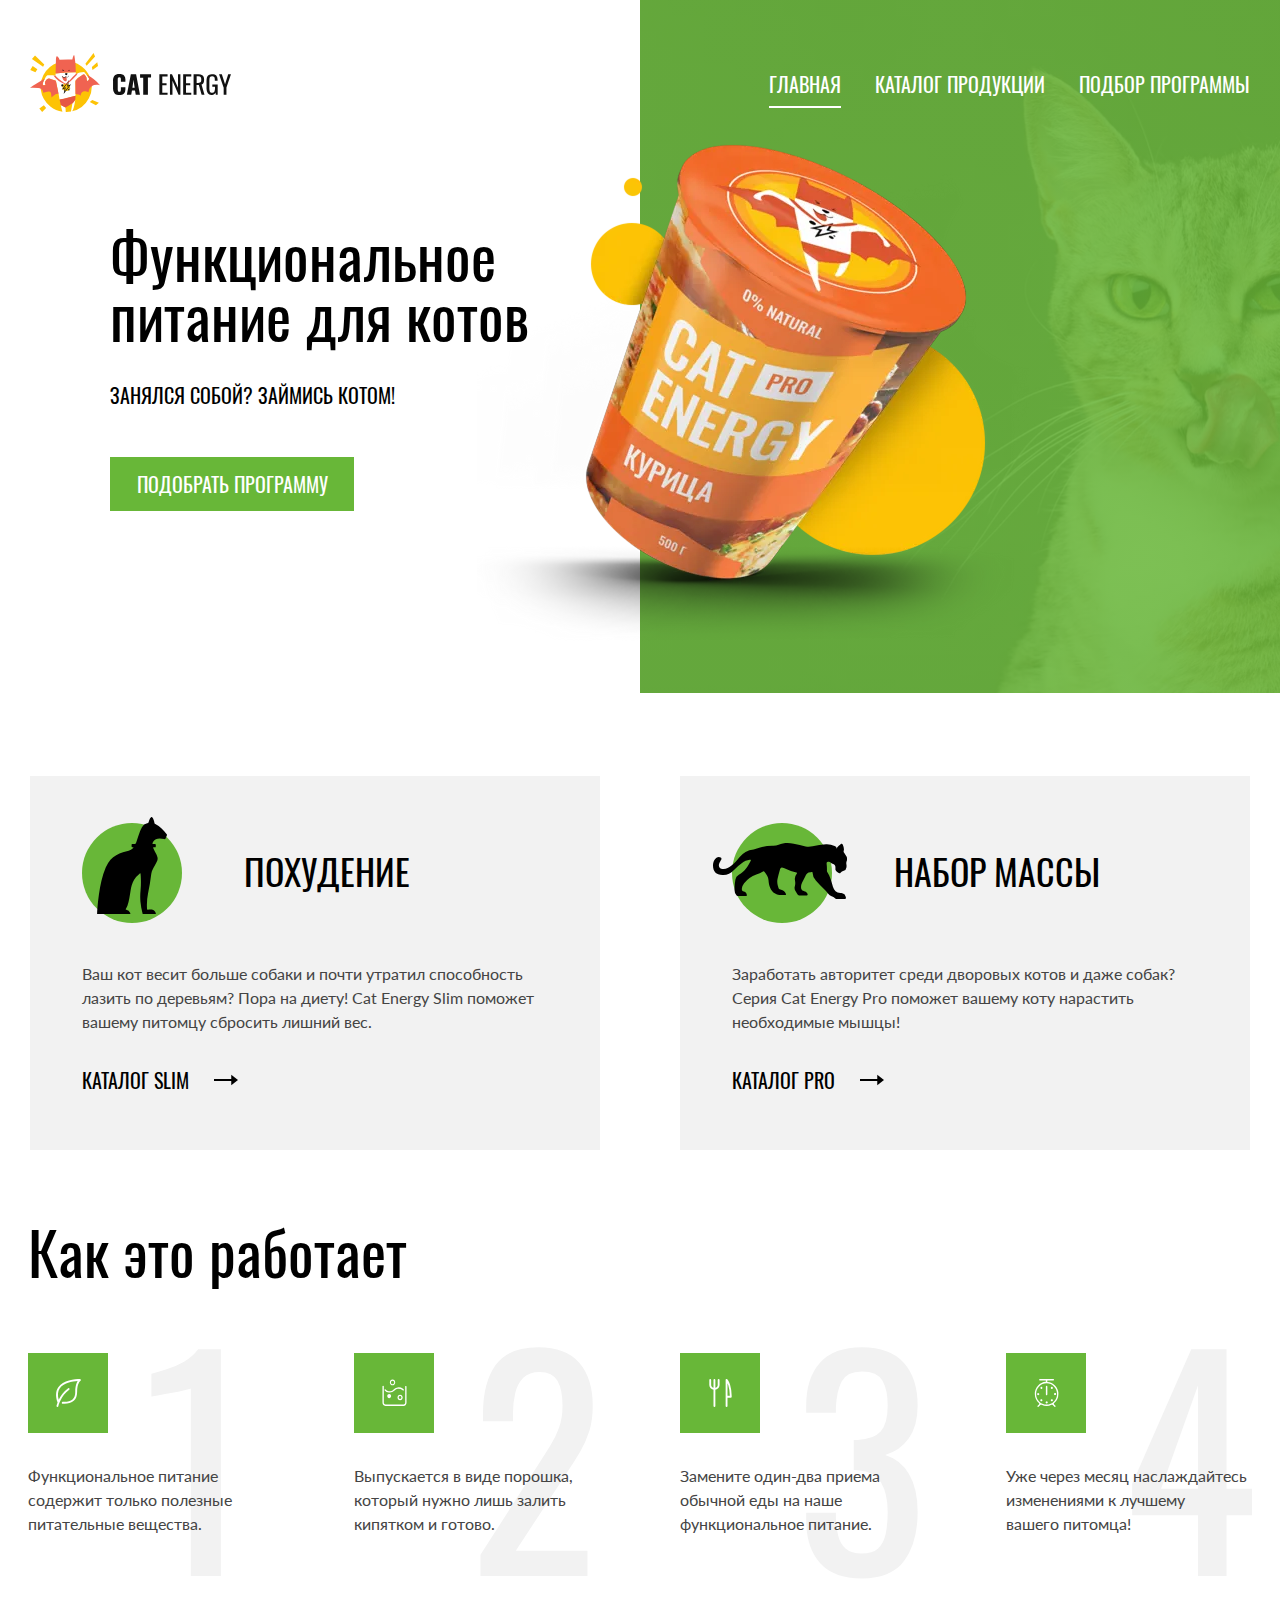
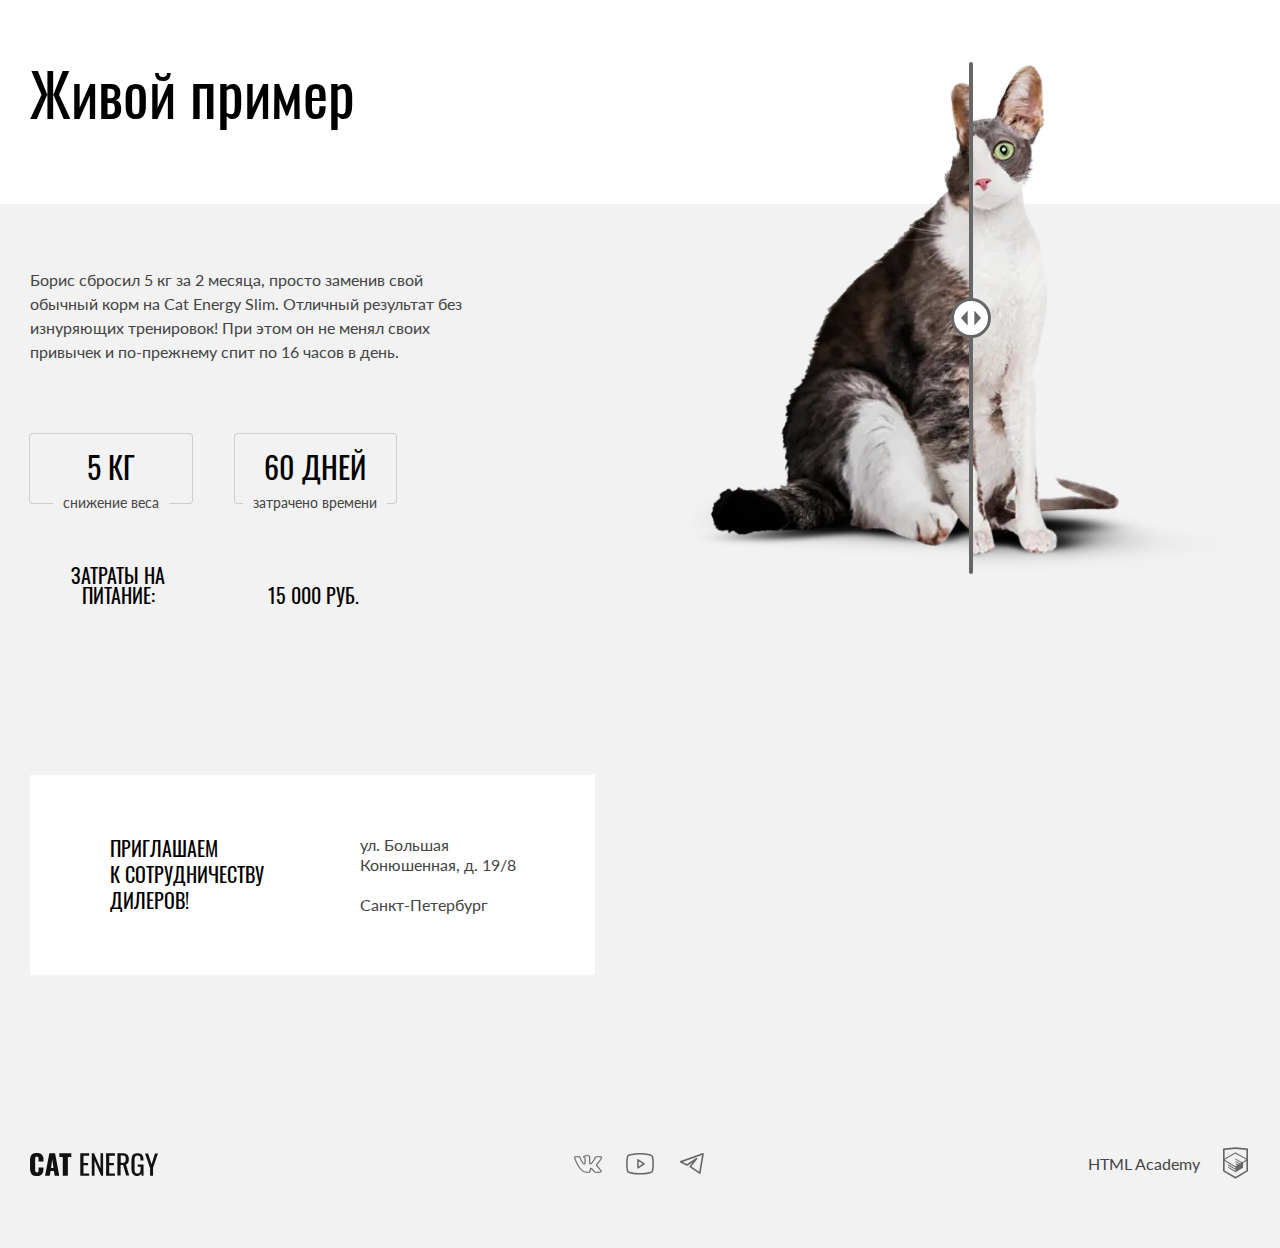
==== commit 3cb7412b: "Deploying to gh-pages from @ CrystalGoose/2089669-cat-energy-31@4b233a8c1bd59da9bac3eaee98bcf565da92" ====
--- a/index.html
+++ b/index.html
@@ -1 +1 @@
-<!DOCTYPE html><html class="page" lang="ru"><head><meta charset="UTF-8"><title>Функциональное питание для котов Кэт Энерджи</title><meta name="viewport" content="width=device-width,initial-scale=1"><link rel="icon" href="favicon.ico"><link rel="icon" href="favicons/favicon.svg" type="image/svg+xml"><link rel="apple-touch-icon" href="favicons/apple_icon_180x180.png"><link rel="manifest" href="manifest.webmanifest"><link rel="stylesheet" href="styles/styles.css"><script src="scripts/index.js" defer="defer"></script></head><body class="page__body"><header class="header"><div class="header__wrapper"><div class="header__wrapper-logos"><a class="header__logo-image" href="index.html" aria-current="page"><picture><source media="(min-width: 1280px)" width="70" height="59" type="image/svg+xml" srcset="images/logo_image-desktop.svg"><source media="(min-width: 768px)" width="60" height="50" type="image/svg+xml" srcset="images/logo_image-tablet.svg"><img class="logo-image" src="images/logo_image-mobile.svg" width="33" height="38" alt="Логотип Кэт Энерджи, котик в костюме супергероя."></picture><img class="logo-text" src="images/logo_text-mobile.svg" width="101" height="18" alt="Текстовый логотип Кэт Энерджи."></a></div><nav class="navigation navigation--nojs"><button class="navigation__toggle" type="button"><span class="visually-hidden">Меню навигации</span></button><ul class="navigation__list navigation__list--index"><li class="navigation__item navigation__item--current"><a class="navigation__link" href="index.html" aria-current="page">Главная</a></li><li class="navigation__item"><a class="navigation__link" href="catalog.html">Каталог продукции</a></li><li class="navigation__item"><a class="navigation__link" href="#">Подбор программы</a></li></ul></nav></div><section class="product"><div class="product__container"><div class="product__hero"><div class="product__wrapper-titles"><h1 class="product__title title title--light-version">Функциональное питание для&nbsp;котов</h1><p class="product__slogan">Занялся собой? Займись котом!</p></div><picture><source media="(min-width: 1280px)" width="552" height="499" type="image/png" srcset="images/product_image-desktop@1x.png, images/product_image-desktop@2x.png 2x"><source media="(min-width: 768px)" width="709" height="609" type="image/png" srcset="images/product_image-tablet@1x.png, images/product_image-tablet@2x.png 2x"><img class="product__image" src="images/product_image-mobile@1x.png" srcset="images/product_image-mobile@2x.png 2x" alt="Баночка корма Кэт Энерджи со вкусом курицы." width="280" height="270"></picture><a class="product__button button" href="#">Подобрать программу</a></div></div></section></header><main class="main-container"><section class="programs"><h2 class="visually-hidden">Выбор программы питания</h2><ul class="programs__list"><li class="programs__item programs__item--slim"><h3 class="programs__title">Похудение</h3><p class="programs__description">Ваш кот весит больше собаки и почти утратил способность лазить по деревьям? Пора на диету! Cat Energy Slim поможет вашему питомцу сбросить лишний вес.</p><a class="programs__link" href="#">Каталог Slim</a></li><li class="programs__item programs__item--pro"><h3 class="programs__title">Набор массы</h3><p class="programs__description">Заработать авторитет среди дворовых котов и даже собак? Серия Cat Energy Pro поможет вашему коту нарастить необходимые мышцы!</p><a class="programs__link" href="#">Каталог Pro</a></li></ul></section><section class="guideline"><div class="guideline__container"><h2 class="guideline__title title">Как это работает</h2><ol class="guideline__list"><li class="guideline__item"><p class="guideline__description guideline__description--nutricion">Функциональное питание содержит только полезные питательные вещества.</p></li><li class="guideline__item"><p class="guideline__description guideline__description--powder">Выпускается в виде порошка, который нужно лишь залить кипятком и готово.</p></li><li class="guideline__item"><p class="guideline__description guideline__description--meal">Замените один-два приема обычной еды на наше функциональное питание.</p></li><li class="guideline__item"><p class="guideline__description guideline__description--changes">Уже через месяц наслаждайтесь изменениями к лучшему вашего&nbsp;питомца!</p></li></ol></div></section><section class="example"><div class="example__container"><h2 class="example__title title">Живой пример</h2><p class="example__description">Борис сбросил 5&nbsp;кг за 2 месяца, просто заменив свой обычный корм на Cat Energy Slim. Отличный результат без изнуряющих тренировок! При этом он не менял своих привычек и по-прежнему спит по 16 часов в день.</p><div class="example__info-container"><dl class="example__stats"><div class="example__weight"><dt class="example__quantity">5&nbsp;кг</dt><dd class="example__content">снижение веса</dd></div><div class="example__days"><dt class="example__quantity">60 дней</dt><dd class="example__content">затрачено времени</dd></div></dl><p class="example__expenses"><span class="example__expenses-price">Затраты на питание:</span> <span class="example__expenses-price">15 000&nbsp;руб.</span></p></div><!-- Слайдер --><div class="example__slider slider"><!-- <div class="slider__container"> --><picture><source media="(min-width: 768px)" type="image/png" srcset="images/cat_fat-tablet@1x.png, images/cat_fat-tablet@2x.png 2x" width="560" height="512"><img class="slider__cat slider__cat--fat" src="images/cat_fat-mobile@1x.png" srcset="images/cat_fat-mobile@2x.png 2x" alt="Сравнение кота до и после программы: до — толстый котик." width="280" height="256"></picture><div class="slider__curtain"><button class="slider__button" type="button"><span class="visually-hidden">Сравнить фото котика до и после</span></button></div><picture><source media="(min-width: 768px)" type="image/png" srcset="images/cat_slim-tablet@1x.png, images/cat_slim-tablet@2x.png 2x" width="560" height="512"><img class="slider__cat slider__cat--slim" src="images/cat_slim-mobile@1x.png" srcset="images/cat_slim-mobile@2x.png 2x" alt="Сравнение кота до и после программы: после — стройный котик." width="280" height="256"></picture><!-- </div> --></div></div></section></main><footer class="footer"><section class="footer__address"><h2 class="visually-hidden">Как нас найти</h2><div class="footer__address-container address-container"><p class="address-container__subtitle">Приглашаем к&nbsp;сотрудничеству дилеров!</p><address class="address-container__address"><p>ул. Большая Конюшенная, д. 19/8</p><p>Санкт-Петербург</p></address></div><iframe class="footer__address-map" src="https://yandex.ru/map-widget/v1/?um=constructor%3A66848ce0e5aceace666dfd85cb633a1aa9a64a6d6300bea1006ec971a5ddaec9&amp;source=constructor" width="320" height="362"></iframe><picture><source media="(min-width: 1280px)" srcset="images/map-desktop@1x.png, images/map-desktop@2x.png 2x" type="image/png" width="1440" height="400"><source media="(min-width: 768px)" srcset="images/map-tablet@1x.png, images/map-tablet@2x.png 2x" type="image/png" width="768" height="400"><img class="footer__map-picture" src="images/map-mobile@1x.png" srcset="images/map-mobile@2x.png 2x" alt="Карта с адресом офиса." width="320" height="362"></picture></section><div class="footer__container"><a class="footer__link" href="index.html" aria-current="page"><img class="logo-text logo-text--footer" src="images/logo_text-mobile.svg" width="128" height="24" alt="Текстовый логотип Кэт Энерджи."></a><section class="footer__socials socials"><h2 class="visually-hidden">Мы в социальных сетях</h2><ul class="socials__list"><li class="socials__item"><a class="socials__link socials__link--vkontakte" href="https://vk.com/htmlacademy"><span class="visually-hidden">Вконтакте</span></a></li><li class="socials__item"><a class="socials__link socials__link--youtube" href="https://www.youtube.com/user/htmlacademyru"><span class="visually-hidden">Ютуб</span></a></li><li class="socials__item"><a class="socials__link socials__link--telegram" href="https://t.me/htmlacademy"><span class="visually-hidden">Телеграм</span></a></li></ul></section><a class="footer__developer developer-logo" href="https://htmlacademy.ru/intensive/adaptive"><span class="developer-logo__text">HTML Academy</span><p class="developer-logo__image"><span class="visually-hidden">Логотип компании-разработчика</span></p></a></div></footer><script src="scripts/index.js"></script></body></html>+<!DOCTYPE html><html class="page" lang="ru"><head><meta charset="UTF-8"><title>Функциональное питание для котов Кэт Энерджи</title><meta name="viewport" content="width=device-width,initial-scale=1"><link rel="icon" href="favicon.ico"><link rel="icon" href="favicons/favicon.svg" type="image/svg+xml"><link rel="apple-touch-icon" href="favicons/apple_icon_180x180.png"><link rel="manifest" href="manifest.webmanifest"><link rel="stylesheet" href="styles/styles.css"><link rel="preload" href="fonts/lato/Lato-Regular.woff2" as="font" crossorigin="anonymous"><link rel="preload" href="fonts/oswald/oswaldregular.woff2" as="font" crossorigin="anonymous"><script src="scripts/index.js" defer="defer"></script></head><body class="page__body"><header class="header"><div class="header__wrapper"><div class="header__wrapper-logos"><a class="header__logo-image" href="index.html" aria-current="page"><picture><source media="(min-width: 1280px)" width="70" height="59" type="image/svg+xml" srcset="images/logo_image-desktop.svg"><source media="(min-width: 768px)" width="60" height="50" type="image/svg+xml" srcset="images/logo_image-tablet.svg"><img class="logo-image" src="images/logo_image-mobile.svg" width="33" height="38" alt="Логотип Кэт Энерджи, котик в костюме супергероя."></picture><img class="logo-text" src="images/logo_text-mobile.svg" width="101" height="18" alt="Текстовый логотип Кэт Энерджи."></a></div><nav class="navigation navigation--nojs"><button class="navigation__toggle" type="button"><span class="visually-hidden">Меню навигации</span></button><ul class="navigation__list navigation__list--index"><li class="navigation__item navigation__item--current"><a class="navigation__link" href="index.html" aria-current="page">Главная</a></li><li class="navigation__item"><a class="navigation__link" href="catalog.html">Каталог продукции</a></li><li class="navigation__item"><a class="navigation__link" href="#">Подбор программы</a></li></ul></nav></div><section class="product"><div class="product__container"><div class="product__hero"><div class="product__wrapper-titles"><h1 class="product__title title title--light-version">Функциональное питание для&nbsp;котов</h1><p class="product__slogan">Занялся собой? Займись котом!</p></div><picture><source type="image/webp" media="(min-width: 1280px)" srcset="images/product_image-desktop@1x.webp, images/product_image-desktop@2x.webp 2x" width="552" height="499"><source type="image/webp" media="(min-width: 768px)" srcset="images/product_image-tablet@1x.webp, images/product_image-tablet@2x.webp 2x" width="709" height="609"><source type="image/webp" srcset="images/product_image-mobile@1x.webp, images/product_image-mobile@2x.webp 2x" width="280" height="270"><source media="(min-width: 1280px)" width="552" height="499" type="image/png" srcset="images/product_image-desktop@1x.png, images/product_image-desktop@2x.png 2x"><source media="(min-width: 768px)" width="709" height="609" type="image/png" srcset="images/product_image-tablet@1x.png, images/product_image-tablet@2x.png 2x"><img class="product__image" src="images/product_image-mobile@1x.png" srcset="images/product_image-mobile@2x.png 2x" alt="Баночка корма Кэт Энерджи со вкусом курицы." width="280" height="270" loading="lazy"></picture><a class="product__button button" href="#">Подобрать программу</a></div></div></section></header><main class="main-container"><section class="programs"><h2 class="visually-hidden">Выбор программы питания</h2><ul class="programs__list"><li class="programs__item programs__item--slim"><h3 class="programs__title">Похудение</h3><p class="programs__description">Ваш кот весит больше собаки и почти утратил способность лазить по деревьям? Пора на диету! Cat Energy Slim поможет вашему питомцу сбросить лишний вес.</p><a class="programs__link" href="#">Каталог Slim</a></li><li class="programs__item programs__item--pro"><h3 class="programs__title">Набор массы</h3><p class="programs__description">Заработать авторитет среди дворовых котов и даже собак? Серия Cat Energy Pro поможет вашему коту нарастить необходимые мышцы!</p><a class="programs__link" href="#">Каталог Pro</a></li></ul></section><section class="guideline"><div class="guideline__container"><h2 class="guideline__title title">Как это работает</h2><ol class="guideline__list"><li class="guideline__item"><p class="guideline__description guideline__description--nutricion">Функциональное питание содержит только полезные питательные вещества.</p></li><li class="guideline__item"><p class="guideline__description guideline__description--powder">Выпускается в виде порошка, который нужно лишь залить кипятком и готово.</p></li><li class="guideline__item"><p class="guideline__description guideline__description--meal">Замените один-два приема обычной еды на наше функциональное питание.</p></li><li class="guideline__item"><p class="guideline__description guideline__description--changes">Уже через месяц наслаждайтесь изменениями к лучшему вашего&nbsp;питомца!</p></li></ol></div></section><section class="example"><div class="example__container"><h2 class="example__title title">Живой пример</h2><p class="example__description">Борис сбросил 5&nbsp;кг за 2 месяца, просто заменив свой обычный корм на Cat Energy Slim. Отличный результат без изнуряющих тренировок! При этом он не менял своих привычек и по-прежнему спит по 16 часов в день.</p><div class="example__info-container"><dl class="example__stats"><div class="example__weight"><dt class="example__quantity">5&nbsp;кг</dt><dd class="example__content">снижение веса</dd></div><div class="example__days"><dt class="example__quantity">60 дней</dt><dd class="example__content">затрачено времени</dd></div></dl><p class="example__expenses"><span class="example__expenses-price">Затраты на питание:</span> <span class="example__expenses-price">15 000&nbsp;руб.</span></p></div><!-- Слайдер --><div class="example__slider slider"><picture><source type="image/webp" media="(min-width: 768px)" srcset="images/cat_fat-tablet@1x.webp, images/cat_fat-tablet@2x.webp 2x" width="560" height="512"><source type="image/webp" srcset="images/cat_fat-mobile@1x.webp, images/cat_fat-mobile@2x.webp 2x" width="280" height="256"><source media="(min-width: 768px)" type="image/png" srcset="images/cat_fat-tablet@1x.png, images/cat_fat-tablet@2x.png 2x" width="560" height="512"><img class="slider__cat slider__cat--fat" src="images/cat_fat-mobile@1x.png" srcset="images/cat_fat-mobile@2x.png 2x" alt="Сравнение кота до и после программы: до — толстый котик." width="280" height="256" loading="lazy"></picture><div class="slider__curtain"><button class="slider__button" type="button"><span class="visually-hidden">Сравнить фото котика до и после</span></button></div><picture><source type="image/webp" media="(min-width: 768px)" srcset="images/cat_slim-tablet@1x.webp, images/cat_slim-tablet@2x.webp 2x" width="560" height="512"><source type="image/webp" srcset="images/cat_slim-mobile@1x.webp, images/cat_slim-mobile@2x.webp 2x" width="280" height="256"><source media="(min-width: 768px)" type="image/png" srcset="images/cat_slim-tablet@1x.png, images/cat_slim-tablet@2x.png 2x" width="560" height="512"><img class="slider__cat slider__cat--slim" src="images/cat_slim-mobile@1x.png" srcset="images/cat_slim-mobile@2x.png 2x" alt="Сравнение кота до и после программы: после — стройный котик." width="280" height="256" loading="lazy"></picture></div></div></section></main><footer class="footer"><section class="footer__address"><h2 class="visually-hidden">Как нас найти</h2><div class="footer__address-container address-container"><p class="address-container__subtitle">Приглашаем к&nbsp;сотрудничеству дилеров!</p><address class="address-container__address"><p>ул. Большая Конюшенная, д. 19/8</p><p>Санкт-Петербург</p></address></div><iframe class="footer__address-map" src="https://yandex.ru/map-widget/v1/?um=constructor%3A66848ce0e5aceace666dfd85cb633a1aa9a64a6d6300bea1006ec971a5ddaec9&amp;source=constructor" width="320" height="362" loading="lazy"></iframe><picture><source type="image/webp" media="(min-width: 1280px)" srcset="images/map-desktop@1x.webp, images/map-desktop@2x.webp 2x" width="1440" height="400"><source type="image/webp" media="(min-width: 768px)" srcset="images/map-tablet@1x.webp, images/map-tablet@2x.webp 2x" width="768" height="400"><source type="image/webp" srcset="images/map-mobile@1x.webp, images/map-mobile@2x.webp 2x" width="320" height="362"><source media="(min-width: 1280px)" srcset="images/map-desktop@1x.png, images/map-desktop@2x.png 2x" type="image/png" width="1440" height="400"><source media="(min-width: 768px)" srcset="images/map-tablet@1x.png, images/map-tablet@2x.png 2x" type="image/png" width="768" height="400"><img class="footer__map-picture" src="images/map-mobile@1x.png" srcset="images/map-mobile@2x.png 2x" alt="Карта с адресом офиса." width="320" height="362" loading="lazy"></picture></section><div class="footer__container"><a class="footer__link" href="index.html" aria-current="page"><img class="logo-text logo-text--footer" src="images/logo_text-mobile.svg" width="128" height="24" alt="Текстовый логотип Кэт Энерджи."></a><section class="footer__socials socials"><h2 class="visually-hidden">Мы в социальных сетях</h2><ul class="socials__list"><li class="socials__item"><a class="socials__link socials__link--vkontakte" href="https://vk.com/htmlacademy"><span class="visually-hidden">Вконтакте</span></a></li><li class="socials__item"><a class="socials__link socials__link--youtube" href="https://www.youtube.com/user/htmlacademyru"><span class="visually-hidden">Ютуб</span></a></li><li class="socials__item"><a class="socials__link socials__link--telegram" href="https://t.me/htmlacademy"><span class="visually-hidden">Телеграм</span></a></li></ul></section><a class="footer__developer developer-logo" href="https://htmlacademy.ru/intensive/adaptive"><span class="developer-logo__text">HTML Academy</span><p class="developer-logo__image"><span class="visually-hidden">Логотип компании-разработчика</span></p></a></div></footer><script src="scripts/index.js"></script></body></html>--- a/styles/styles.css
+++ b/styles/styles.css
@@ -1 +1 @@
-:root{--primary-text-color:#444;--secondary-text-color:#000;--catalog-text-color:#222;--catalog-title-color:#111;--accent-color:#68b738;--accent-hover:#5eaa2f;--accent-light:#fff;--accent-dark:#666;--background-basic:#f2f2f2;--basic-hover:#ebebeb;--background-secondary:#eaeaea}@font-face{font-family:Lato;font-style:normal;font-weight:400;src:url(../fonts/lato/Lato-Regular.woff2)format("woff2");font-display:swap}@font-face{font-family:Oswald;font-style:normal;font-weight:400;src:url(../fonts/oswald/oswaldregular.woff2)format("woff2");font-display:swap}*,:before,:after{box-sizing:border-box}img{object-fit:contain;max-width:100%;height:auto}body{color:var(--primary-text-color,#444);font-family:Lato,Arial,sans-serif;font-size:14px;line-height:1.3}.visually-hidden{clip:rect(0 0 0 0);border:0;width:1px;height:1px;margin:-1px;padding:0;position:absolute;overflow:hidden}.button{text-transform:uppercase;color:var(--accent-light,#fff);background-color:var(--accent-color,#68b738);cursor:pointer;border-style:none;padding:10px 20px;font-family:Oswald,Arial,Helvetica,sans-serif;font-size:16px;line-height:1.25;text-decoration:none}.button:hover{background-color:var(--accent-hover,#5eaa2f)}.button:active,.button:focus{background-color:var(--accent-hover,#5eaa2f);color:#ffffff4d}.button:disabled{color:#0000004d;cursor:default;background-color:#cdcdcd}.button--secondary{color:var(--primary-text-color,#444);background-color:#f2f2f2;width:100%;padding:10px 20px}.button--secondary:hover{background-color:var(--basic-hover,#ebebeb)}.button--secondary:active,.button--secondary:focus{background-color:var(--basic-hover,#ebebeb);color:#0000004d}.button--secondary:disabled{color:#0000004d;cursor:default;background-color:#cdcdcd}.title{color:var(--secondary-text-color,#000);margin:0;font-family:Oswald,Arial,Helvetica,sans-serif;font-size:36px;font-weight:400;line-height:1.1}.title--light-version{color:#fff}@media (width>=768px){.title--light-version{color:var(--secondary-text-color,#000)}}.title--small{color:var(--secondary-text-color,#000);font-family:Oswald,Arial,Helvetica,sans-serif;font-size:24px;line-height:1}.logo-text{justify-self:center;width:101px}@media (width>=768px){.logo-text{width:101px}}@media (width>=1280px){.logo-text{width:118px}}.logo-text--footer{width:128px;height:24px;display:block}.form{flex-direction:column;display:flex}@media (width>=768px){.form{flex-direction:row}}@media (width>=1280px){.form{width:752px;margin:0 auto}}.form__input{text-transform:uppercase;color:var(--primary-text-color,inherit);border:1px solid #cdcdcd;border-radius:0;width:100%;margin-bottom:16px;padding:12px;font-family:Oswald,Arial,Helvetica,sans-serif;font-size:20px;line-height:1}@media (width>=768px){.form__input{margin:0}}.form__button{min-width:256px;min-height:56px;font-size:20px}.socials__list{gap:24px;margin:0;padding:0;list-style:none;display:flex}.socials__link{width:28px;height:22px;display:flex}.socials__link:before{content:"";vertical-align:middle;-webkit-mask-image:var(--icon);mask-image:var(--icon);background-color:var(--accent-dark,#666);width:28px;height:22px;display:inline-block;-webkit-mask-position:50%;mask-position:50%;-webkit-mask-repeat:no-repeat;mask-repeat:no-repeat}.socials__link:hover:before,.socials__link:focus:before{background-color:var(--accent-color,#68b738)}.socials__link:active:before{background-color:var(--accent-color,#68b738);opacity:.3}.socials__link--vkontakte{--icon:url(../icons/stack.svg#icon_vkontakte)}.socials__link--youtube{--icon:url(../icons/stack.svg#icon_youtube)}.socials__link--telegram{--icon:url(../icons/stack.svg#icon_telegram)}.developer-logo{color:var(--primary-text-color,#444);text-decoration:none}.developer-logo__text{text-align:left;margin:auto 0;font-size:16px;line-height:1.25;text-decoration:none;position:relative}.developer-logo__text:active,.developer-logo__text:focus{opacity:.3}.developer-logo__image{width:27px;height:34px;margin-top:0;margin-bottom:0;margin-left:auto;position:relative}.developer-logo__image:before{content:"";background-color:var(--accent-dark,#666);width:25px;height:32px;position:absolute;-webkit-mask-image:url(../icons/stack.svg#icon_html-academy);mask-image:url(../icons/stack.svg#icon_html-academy);-webkit-mask-position:50%;mask-position:50%;-webkit-mask-repeat:no-repeat;mask-repeat:no-repeat}.developer-logo__image:hover:before,.developer-logo__image:focus:before{background-color:var(--accent-color,#68b738)}.developer-logo__image:active:before{background-color:var(--accent-color,#68b738);opacity:.3}@media (width>=768px){.developer-logo__image{margin-left:23px}}.page__body{grid-template-rows:auto 1fr auto;min-height:100vh;margin:0;display:grid}@media (width>=1280px){.header{position:relative}}.header__wrapper{flex-direction:column;align-items:center;margin:0 auto;display:flex;position:relative}@media (width>=768px){.header__wrapper{flex-direction:row;column-gap:13px;max-width:1280px;padding:25px 30px 0;display:flex}}@media (width>=1280px){.header__wrapper{justify-content:space-between;align-items:center;width:1220px;margin:0 auto;padding:55px 0 0;display:flex}}@media (width>=768px){.header--catalog .header__wrapper{padding:25px 30px 0}}@media (width>=1280px){.header--catalog .header__wrapper{padding:55px 0 0}}.header__wrapper-logos{width:100%;margin:0 auto;padding:13px 20px 14px}@media (width>=768px){.header__wrapper-logos{width:initial;flex-grow:1;column-gap:13px;padding:0;display:inline-flex}}@media (width>=1280px){.header__wrapper-logos{justify-content:flex-start;column-gap:14px;height:auto;margin:0}.header--catalog:before{content:none}}@media (width<=767px){.header--catalog .header__wrapper-logos{box-shadow:0 1px #e6e6e6}}.header__logo-image{grid-template-columns:1fr 120px 1fr;align-items:center;height:38px;display:grid}.header__logo-image:hover,.header__logo-image:focus{opacity:.6}.header__logo-image:active{opacity:.3}@media (width>=768px){.header__logo-image{column-gap:13px;height:50px;display:flex}}@media (width>=1280px){.header__logo-image{height:59px}}.header__logo-text{justify-self:center;width:101px;height:18px}.header__logo-text:hover,.header__logo-text:focus{opacity:.6}.header__logo-text:active{opacity:.3}@media (width>=768px){.header__logo-text{margin-right:auto}}@media (width>=1280px){.header__logo-text{width:118px;height:21px;margin:0}}.header__navigation{grid-column:1/-1;width:100%}@media (width>=768px){.header__navigation{width:495px;display:flex}}@media (width>=1280px){.header__navigation{width:100%}}.navigation--nojs{width:100%}.navigation--nojs .navigation__toggle{display:none}.navigation__toggle{cursor:pointer;background-color:#0000;background-image:url(../icons/stack.svg#icon_menu);border-style:none;width:24px;height:24px;margin:21px 20px;padding:0;position:absolute;top:0;right:0}@media (width>=768px){.navigation__toggle{display:none}}.navigation__list{text-align:center;margin:0 auto;padding:0;list-style:none}@media (width>=768px){.navigation__list{flex-wrap:wrap;justify-content:flex-end;gap:14px 34px;width:495px;margin-right:4px;display:inline-flex}}@media (width>=1280px){.navigation__list{width:600px;margin:0 0 0 auto}}@media (width<=767px){.navigation--opened{z-index:1;width:100%;display:block;position:absolute;top:100%}.navigation--opened .navigation__list{text-align:center;z-index:1;background-color:#fff;width:100%;margin:0 auto;padding:0;list-style:none;display:block;position:absolute;top:0}.navigation--closed .navigation__list{display:none}.navigation--nojs .navigation__list{display:block}.navigation--opened .navigation__toggle{z-index:2;cursor:pointer;background-color:#0000;background-image:url(../icons/stack.svg#icon_menu-close);border-style:none;width:24px;height:24px;margin:22px 20px;padding:0;position:absolute;top:-70px;right:0}}.navigation__item{padding:21px 20px 22px;box-shadow:0 -1px #e6e6e6}@media (width>=768px){.navigation__item{box-shadow:none;padding:0}.navigation__item:first-child{box-shadow:none}}.navigation__link{text-transform:uppercase;color:var(--secondary-text-color,#000);font-family:Oswald,Arial,Helvetica,sans-serif;font-size:20px;line-height:1;text-decoration:none}@media (width>=768px){.navigation__link{padding:24px 0 9px;font-size:18px;line-height:1.3;position:relative}}@media (width>=1280px){.navigation__link{color:var(--accent-light,#fff);padding:24px 0 9px;font-size:20px}}.navigation__link:hover,.navigation__link:focus{opacity:.6}.navigation__link:active{opacity:.3}@media (width>=1280px){.navigation__list--catalog{width:900px}.navigation__list--catalog .navigation__link{color:var(--secondary-text-color,#000);font-size:20px}}@media (width>=768px){.navigation__link[aria-current=page]:after{content:"";background-color:var(--accent-color,#68b738);width:100%;height:2px;position:absolute;bottom:0;right:0}}@media (width>=1280px){.navigation__list--index .navigation__link[aria-current=page]:after{content:"";background-color:var(--accent-light,#fff);width:100%;height:2px;position:absolute;bottom:0;right:0}.navigation__list--catalog a{color:var(--secondary-text-color,#000)}}.product__container{flex-direction:column;justify-content:end;display:flex}@media (width>=768px){.product__container{width:calc(100% - 60px);margin:0 auto;padding:65px 0 0}}@media (width>=1280px){.product__container{flex-direction:row;justify-content:center;width:1220px;margin:0 auto;padding:0}.product__container:before{content:"";z-index:-1;background-color:#404145;background-image:-webkit-linear-gradient(#68b738d9,#68b738d9),-webkit-image-set(url(../images/hero_background-desktop@1x.webp) 1x type("image/webp"),url(../images/hero_background-desktop@2x.webp) 2x type("image/webp"),url(../images/hero_background-desktop@1x.jpg) 1x type("image/jpg"),url(../images/hero_background-desktop@2x.jpg) 2x type("image/jpg")),-webkit-linear-gradient(90deg,#4f5055,#3f3e43);background-image:linear-gradient(#68b738d9,#68b738d9),image-set("../images/hero_background-desktop@1x.webp" 1x type("image/webp"),"../images/hero_background-desktop@2x.webp" 2x type("image/webp"),"../images/hero_background-desktop@1x.jpg" 1x type("image/jpg"),"../images/hero_background-desktop@2x.jpg" 2x type("image/jpg")),linear-gradient(90deg,#4f5055,#3f3e43);background-position:0 100%;background-repeat:no-repeat;background-size:cover;width:50%;height:100%;display:block;position:absolute;top:0;right:0}}.product__container picture{display:contents}.product__hero{display:grid;position:relative}.product__hero:before{content:"";background-color:#404145;background-image:-webkit-linear-gradient(#68b738d9,#68b738d9),-webkit-image-set(url(../images/hero_background-mobile@1x.webp) 1x type("image/webp"),url(../images/hero_background-mobile@2x.webp) 2x type("image/webp"),url(../images/hero_background-mobile@1x.jpg) 1x type("image/jpg"),url(../images/hero_background-mobile@2x.jpg) 2x type("image/jpg")),-webkit-linear-gradient(90deg,#4f5055,#3f3e43);background-image:linear-gradient(#68b738d9,#68b738d9),image-set("../images/hero_background-mobile@1x.webp" 1x type("image/webp"),"../images/hero_background-mobile@2x.webp" 2x type("image/webp"),"../images/hero_background-mobile@1x.jpg" 1x type("image/jpg"),"../images/hero_background-mobile@2x.jpg" 2x type("image/jpg")),linear-gradient(90deg,#4f5055,#3f3e43);background-position:50%;background-repeat:no-repeat;background-size:100%,contain;grid-area:1/1/4}@media (width>=768px){.product__hero:before{content:none;position:initial}.product__hero{background:0 0;margin-bottom:0;display:grid}}@media (width>=1280px){.product__hero{grid-template-rows:81px auto auto 1fr;grid-template-columns:1fr 1fr;grid-auto-flow:row;align-items:start;padding:30px 0 50px;display:grid}}.product__wrapper-titles{grid-area:1/1/2/-1}@media (width>=1280px){.product__wrapper-titles{grid-area:2/1/3/-1}}.product__title{text-align:center;grid-area:1/1/2/-1;margin:0 auto;padding:27px 20px 25px;line-height:1}@media (width>=768px){.product__title{text-align:left;width:500px;margin:0 0 40px 90px;padding:0;font-size:60px;font-weight:400;line-height:1}}@media (width>=1280px){.product__title{grid-column:1/2;margin:0 0 40px 22px}}.product__slogan{text-transform:uppercase;text-align:center;color:#fff;grid-area:2/1/3/-1;margin:0 auto 29px;font-family:Oswald,Arial,Helvetica,sans-serif;font-size:14px;line-height:1}@media (width>=768px){.product__slogan{color:var(--secondary-text-color,#000);text-align:left;margin:0 0 50px 90px;font-size:20px}}@media (width>=1280px){.product__slogan{grid-column:1/2;margin:0 0 52px 22px}}.product__image{grid-area:3/1/5/-1;margin:0 auto;display:block}@media (width>=768px){.product__image{z-index:-1;order:1;height:609px;margin-bottom:-84px;position:relative;top:-84px}}@media (width>=1280px){.product__image{z-index:0;object-fit:cover;order:0;grid-area:1/2/-1/-1;height:499px;margin:0;position:relative;top:0;left:-163px}}.product__button{text-align:center;width:calc(100% - 40px);margin:0 auto}@media (width>=768px){.product__button{grid-row:2/3;width:244px;min-height:54px;margin:0 0 0 90px;padding:14px 26px;font-size:20px;line-height:1.3}}@media (width>=1280px){.product__button{grid-area:3/1/auto/2;margin:0 0 0 22px}}.programs__list{margin:0 auto;padding:23px 20px 0;list-style:none}@media (width>=768px){.programs__list{flex-flow:column wrap;row-gap:30px;padding:0 30px;display:flex}}@media (width>=1280px){.programs__list{flex-direction:row;gap:30px 80px;width:1220px;margin:0 auto;padding:83px 0 71px}}.programs__item{background-color:var(--background-basic,#f2f2f2);margin-bottom:20px;padding:30px 20px 21px;position:relative}@media (width>=768px){.programs__item{grid-template-columns:1fr 260px;margin-bottom:0;padding:78px 53px 55px;display:grid}}@media (width>=1280px){.programs__item{width:570px;min-height:374px;margin-bottom:0;padding:77px 52px 55px}}.programs__item--slim:before{content:"";background-color:var(--accent-color,#68b738);border-radius:50%;width:50px;height:50px;position:absolute;top:24px}@media (width>=768px){.programs__item--slim:before{width:200px;height:200px;top:90px;right:63px}}@media (width>=1280px){.programs__item--slim:before{border-radius:50%;width:100px;height:100px;top:47px;left:52px}}.programs__item--slim:after{content:"";background-image:url(../icons/stack.svg#icon_cat-slim);background-position:50%;background-repeat:no-repeat;width:36px;height:50px;display:inline-block;position:absolute;top:21px;left:27px}@media (width>=768px){.programs__item--slim:after{top:80px;right:93px;left:initial;width:140px;height:194px}}@media (width>=1280px){.programs__item--slim:after{width:70px;height:97px;top:41px;left:67px}}.programs__item--pro:before{content:"";background-color:var(--accent-color,#68b738);border-radius:50%;width:50px;height:50px;position:absolute;top:25px}@media (width>=768px){.programs__item--pro:before{width:200px;height:200px;position:absolute;top:91px;right:63px}}@media (width>=1280px){.programs__item--pro:before{border-radius:50%;width:100px;height:100px;top:47px;left:52px}}.programs__item--pro:after{content:"";background-image:url(../icons/stack.svg#icon_cat-pro);background-position:50%;background-repeat:no-repeat;width:67px;height:28px;display:inline-block;position:absolute;top:36px;left:12px}@media (width>=768px){.programs__item--pro:after{top:135px;right:29px;left:initial;width:268px;height:112px}}@media (width>=1280px){.programs__item--pro:after{width:134px;height:56px;top:67px;left:33px}}.programs__title{text-transform:uppercase;color:var(--secondary-text-color,#000);margin:0 0 29px 70px;font-family:Oswald,Arial,Helvetica,sans-serif;font-size:24px;font-weight:400;line-height:1.5}@media (width>=768px){.programs__title{grid-column:1/2;margin:0 0 25px;font-size:36px;line-height:1}}@media (width>=1280px){.programs__title{margin:0 0 73px 162px;font-size:36px;line-height:1}}.programs__description{margin:0 0 42px;padding-right:13px;position:relative}@media (width>=768px){.programs__description{grid-column:1/2;margin:0 0 52px;padding:0;font-size:16px;line-height:1.5}}@media (width>=1280px){.programs__description{width:460px;margin:0 0 30px;font-size:16px;line-height:1.5}}.programs__description:after{content:"";background-color:#d9d9d9;width:100%;height:1px;display:inline-block;position:absolute;bottom:-23px;left:0}@media (width>=768px){.programs__description:after{content:none}}.programs__link{text-transform:uppercase;color:var(--secondary-text-color,#000);gap:15px;font-family:Oswald,Arial,Helvetica,sans-serif;font-size:16px;line-height:1;text-decoration:none;display:flex;position:relative}.programs__link:active,.programs__link:focus{opacity:.3}@media (width>=768px){.programs__link{grid-column:1/2;gap:25px;padding:5px 0;font-size:20px;line-height:1}}.programs__link:after{content:"";background-image:url(../icons/stack.svg#icon_arrow-hover);background-position-x:-8px;background-repeat:no-repeat;width:32px;height:auto;display:block}.programs__link:hover:after{background-position-x:0}.guideline__container{padding:0 20px 49px}@media (width>=768px){.guideline__container{padding:45px 30px 49px}}@media (width>=1280px){.guideline__container{width:1224px;margin:0 auto;padding:0}}.guideline__title{margin:0 0 42px}@media (width>=768px){.guideline__title{margin:0 0 29px;font-size:60px;line-height:1}}@media (width>=1280px){.guideline__title{margin:0 0 29px}}.guideline__list{margin:0;padding-left:0;list-style:none}@media (width>=768px){.guideline__list{counter-reset:list 0;flex-wrap:wrap;gap:37px 60px;margin:0 auto;padding:0;display:flex}}@media (width>=1280px){.guideline__list{column-gap:80px}}.guideline__item{margin-bottom:20px}@media (width>=768px){.guideline__item{flex-grow:1;grid-template-rows:auto 1fr;grid-template-columns:115px 1fr;width:245px;min-height:280px;margin-bottom:0;display:grid}.guideline__item:before{content:counter(list)"";color:var(--background-basic,#f2f2f2);counter-increment:list;grid-column:-2/-1;font-family:Oswald,Arial,Helvetica,sans-serif;font-size:280px;line-height:1}}@media (width>=1280px){.guideline__item{flex-grow:1;grid-template-rows:auto;grid-template-columns:115px 1fr;width:245px;padding:0}}.guideline__item:last-child{margin-bottom:0}.guideline__description{grid-template-columns:60px 1fr;align-items:center;gap:20px;margin:0;display:grid}@media (width>=768px){.guideline__description{grid-row:1/2;width:245px;font-size:16px;line-height:1.5;display:inline-block}}@media (width>=1280px){.guideline__description{width:245px}}.guideline__description:before{content:"";background-color:var(--accent-color,#68b738);background-position:50%;background-repeat:no-repeat;width:60px;height:60px;display:block}@media (width>=768px){.guideline__description:before{background-size:25px 28px;grid-area:1/1/2/2;width:80px;height:80px;margin:43px 0 31px}}.guideline__description--nutricion:before{background-image:url(../icons/stack.svg#icon_leaf);background-size:30px 32px}.guideline__description--powder:before{background-image:url(../icons/stack.svg#icon_boil);background-size:26px 29px}@media (width>=768px){.guideline__description--powder:before{background-size:25px 28px;width:80px;height:80px}}.guideline__description--meal:before{background-image:url(../icons/stack.svg#icon_meal);background-size:25px 30px}@media (width>=768px){.guideline__description--meal:before{background-size:25px 28px;width:80px;height:80px}}.guideline__description--changes:before{background-image:url(../icons/stack.svg#icon_weights);background-size:26px 31px}@media (width>=768px){.guideline__description--changes:before{background-size:25px 28px;width:80px;height:80px}}.example{background-color:var(--background-secondary,#eaeaea)}@media (width>=768px){.example{background:0 0;background-image:linear-gradient(to top,var(--background-basic,#f2f2f2)42.5%,var(--accent-light,#fff)42.5%);position:relative}}@media (width>=1280px){.example{background:linear-gradient(to top,var(--background-basic,#f2f2f2)69%,var(--accent-light,#fff)69%)}}.example__container{padding:25px 20px 39px}@media (width>=768px){.example__container{flex-wrap:wrap;padding:47px 30px 100px;display:flex}}@media (width>=1280px){.example__container{grid-template-rows:auto 1fr auto;grid-template-columns:440px 1fr;width:1220px;margin:0 auto;padding:72px 0 75px;display:grid}}.example__title{margin:0 0 40px}@media (width>=768px){.example__title{margin:0 0 60px;font-size:60px;line-height:1}}@media (width>=1280px){.example__title{grid-area:1/1/auto/-1;margin:0 0 76px}}.example__description{margin:0}@media (width>=768px){.example__description{font-size:16px;line-height:1.5}}@media (width>=1280px){.example__description{width:433px;margin:70px 0}}@media (width>=768px){.example__info-container{grid-template-rows:77px;grid-template-columns:1fr 2fr;align-content:center;justify-items:end;padding:55px 0 99px;display:grid}}@media (width>=1280px){.example__info-container{flex-direction:column;grid-column:1/2;width:366px;padding:0;display:flex}}.example__stats{justify-content:space-between;margin:20px 0;display:flex}@media (width>=768px){.example__stats{gap:43px;margin:0}}@media (width>=1280px){.example__stats{grid-area:3/1/4/2;margin:0 0 55px}}.example__days{flex-direction:column;width:124px;display:flex}@media (width>=768px){.example__days{flex-direction:column;width:162px;display:flex}}.example__weight{flex-direction:column;width:124px;display:flex}@media (width>=768px){.example__weight{width:162px}}.example__quantity{text-transform:uppercase;color:var(--secondary-text-color,#000);text-align:center;border-radius:3px;padding:15px 10px;font-family:Oswald,sans-serif;font-size:24px;line-height:1;box-shadow:0 0 0 1px #cdcdcd}@media (width>=768px){.example__quantity{padding:15px 10px 18px;font-size:30px;line-height:1.23}}@media (width>=1280px){.example__quantity{padding:15px 10px 17px}}.example__content{text-align:center;background-color:var(--background-secondary,#eaeaea);align-self:center;width:80px;margin:-7px 0 0;padding:0 10px;font-size:12px;line-height:1}@media (width>=768px){.example__content{background-color:var(--accent-light,#fff);align-self:center;width:-moz-fit-content;width:fit-content;padding:0 10px;font-size:14px}}@media (width>=1280px){.example__content{background-color:var(--background-basic,#f2f2f2);padding:0 10px}}.example__expenses{text-transform:uppercase;text-align:center;color:var(--secondary-text-color,#000);margin:0 0 20px;font-family:Oswald,Arial,Helvetica,sans-serif;font-size:14px;line-height:1.4}@media (width>=768px){.example__expenses{flex-direction:column;justify-content:center;align-items:flex-end;gap:5px;margin:0;font-size:20px;line-height:1;display:inline-flex}}@media (width>=1280px){.example__expenses{grid-template-columns:171px 160px;justify-content:center;justify-items:center;gap:30px;margin:0;display:grid}}@media (width>=768px){.example__expenses-price{margin:0 0 5px}}@media (width>=1280px){.example__expenses-price{margin:0}}.example__slider{max-width:280px;margin:0 auto}@media (width>=768px){.example__slider{max-width:560px;margin:0 auto}}@media (width>=1280px){.example__slider{grid-area:1/2/-1/-1;justify-content:end;justify-self:end;margin:0 0 auto}}.slider{aspect-ratio:280/256;grid-template-rows:1fr;grid-template-columns:50% 1px 50%;width:min(100%,280px);display:grid}@media (width>=768px){.slider{aspect-ratio:280/256;grid-template-rows:1fr;grid-template-columns:50% 1px 50%;width:min(100%,560px);display:grid}}@media (width>=1280px){.slider{aspect-ratio:280/256;grid-template-rows:1fr;grid-template-columns:50% 1px 50%;width:min(100%,560px);display:grid}.slider__container{display:grid}}.slider picture{display:contents}.slider__curtain{grid-area:1/2/auto/3}@media (width>=768px){.slider__curtain{grid-area:1/2/auto/3}}@media (width>=1280px){.slider__curtain{grid-area:1/2/auto/3}}.slider__curtain:hover,.slider__curtain:focus{background-color:var(--accent-hover,#5eaa2f)}.slider__curtain:active{background-color:var(--accent-hover,#5eaa2f);opacity:.6}@media (width>=768px){.slider__curtain{height:100%}}.slider__button{background-color:var(--accent-dark,#666);z-index:1;cursor:col-resize;border-style:none;border-radius:2px;width:4px;height:100%;padding:0;position:relative}.slider__button:before{content:"";border:3px solid var(--accent-dark,#666);background-color:var(--accent-light,#fff);cursor:col-resize;border-radius:50%;width:40px;height:40px;display:block;position:absolute;top:50%;bottom:50%;left:50%;transform:translate(-50%,-50%)}.slider__button:after{content:"";background-color:var(--accent-dark,#666);width:24px;height:15px;display:block;position:absolute;top:50%;bottom:50%;left:50%;transform:translate(-50%,-50%);-webkit-mask-image:url(../icons/stack.svg#icon_arrows-slider);mask-image:url(../icons/stack.svg#icon_arrows-slider);-webkit-mask-position:50%;mask-position:50%;-webkit-mask-repeat:no-repeat;mask-repeat:no-repeat}.slider__button:hover,.slider__button:focus{background-color:var(--accent-color,#68b738)}.slider__button:active{background-color:#5eaa2f99}.slider__button:hover:before,.slider__button:focus:before{border:3px solid var(--accent-color,#68b738)}.slider__button:active:before{border:3px solid var(--accent-hover,#5eaa2f);opacity:.6}.slider__button:hover:after,.slider__button:focus:after{background-color:var(--accent-color,#68b738)}.slider__button:active:after{background-color:#5eaa2f99}.slider__cat--fat{object-fit:cover;object-position:left;grid-area:1/1/auto/2;height:100%}@media (width>=768px){.slider__cat--fat{object-fit:cover;object-position:left;grid-area:1/1/auto/2;height:100%}}@media (width>=1280px){.slider__cat--fat{object-fit:cover;object-position:left;grid-area:1/1/auto/2;height:100%}}.slider__cat--slim{object-fit:cover;left:initial;object-position:right;grid-area:1/3/auto/-1;height:100%}@media (width>=768px){.slider__cat--slim{object-fit:cover;left:initial;object-position:right;grid-area:1/3/auto/-1;height:100%}}@media (width>=1280px){.slider__cat--slim{object-fit:cover;left:initial;object-position:right;grid-area:1/3/auto/-1;height:100%}}.footer{background-color:var(--background-basic,#f2f2f2)}.footer__address{position:relative}@media (width>=1280px){.footer__address{grid-template-rows:95px auto 106px;grid-template-columns:1fr 565px 655px 1fr;display:grid}}@media (width>=768px){.footer__address--catalog .footer__address-container{background-color:var(--background-basic,#f2f2f2)}}@media (width>=1280px){.footer__address--catalog .footer__address-container{background-color:var(--accent-light,#fff)}}.footer__address-container{background-color:#fff;flex-wrap:wrap;justify-content:space-between;padding:26px 20px;display:flex}@media (width>=768px){.footer__address-container{padding:60px 70px}}@media (width>=1280px){.footer__address-container{z-index:0;grid-area:2/2/3/3;width:565px;min-height:199px;padding:60px 75px 60px 80px}}.footer__address-map{border:none;width:100vw;display:block}@media (width>=768px){.footer__address-map{height:400px}}@media (width>=1280px){.footer__address-map{grid-area:1/1/-1/-1;height:100%;min-height:400px}}.footer__map-picture{z-index:-1;display:block;position:absolute;top:0}.footer__container{flex-direction:column;gap:40px;padding:40px 20px;display:flex;position:relative}@media (width>=768px){.footer__container{grid-template-columns:repeat(3,1fr);align-items:center;padding:57px 30px;display:grid}}@media (width>=1280px){.footer__container{width:1220px;margin:0 auto;padding:66px 0}}.footer__link{max-width:128px;margin:0 auto;position:relative}@media (width>=768px){.footer__link{justify-self:left;margin:0}}.footer__link:hover,.footer__link:focus{opacity:.6}.footer__link:active{opacity:.3}.footer__socials{margin:0 auto;position:relative}.footer__container:before{content:"";background-color:#d9d9d9;width:calc(100% - 40px);height:1px;display:inline-block;position:absolute;top:82px}@media (width>=768px){.footer__container:before{content:none}}.footer__container:after{content:"";background-color:#d9d9d9;width:calc(100% - 40px);height:1px;display:inline-block;position:absolute;bottom:95px}@media (width>=768px){.footer__container:after{content:none}}.footer__developer{grid-template-columns:repeat(2,auto);justify-content:space-between;display:grid}@media (width>=768px){.footer__developer{justify-content:flex-end;justify-self:end;width:165px;height:35px;display:inline-flex}}.address-container__subtitle{text-transform:uppercase;color:var(--secondary-text-color,#000);width:140px;margin:0;font-family:Oswald,Arial,Helvetica,sans-serif;font-size:16px;line-height:1.25}@media (width>=768px){.address-container__subtitle{width:170px;font-size:20px;line-height:1.3}}.address-container__address{width:140px;font-style:normal;line-height:1.4}@media (width>=768px){.address-container__address{text-align:right;flex-direction:column;row-gap:20px;width:160px;font-size:16px;line-height:1.25;display:flex}}@media (width>=1280px){.address-container__address{text-align:left}}.address-container__address p{margin:0}.catalog__wrapper{padding:25px 0 0}@media (width>=768px){.catalog__wrapper{padding:65px 30px 0}}@media (width>=1280px){.catalog__wrapper{max-width:1220px;margin:0 auto;padding:75px 0 70px}}.catalog__title{margin-bottom:40px;padding:0 20px}@media (width>=768px){.catalog__title{margin-bottom:84px;padding:0;font-size:60px;line-height:1}}.catalog__subtitle{text-align:center;margin:0 0 21px;font-size:12px}.catalog__list{flex-wrap:wrap;margin:0;padding:0;list-style:none;display:flex;box-shadow:0 -1px #e6e6e6}@media (width>=768px){.catalog__list{box-shadow:none;grid-template-columns:repeat(auto-fit,minmax(324px,1fr));gap:60px;display:grid}}@media (width>=1280px){.catalog__list{grid-template-columns:repeat(auto-fit,minmax(245px,1fr));gap:63px 80px;display:grid}}.catalog__button{align-self:flex-end}.card{flex-wrap:wrap;flex-grow:1;justify-content:center;row-gap:17px;width:320px;padding:20px 20px 25px;display:flex;box-shadow:0 1px #e6e6e6}@media (width>=768px){.card{box-shadow:none;background-image:linear-gradient(#fff 16%,#f2f2f2 16%);row-gap:0;width:324px;margin:0 auto;padding:10px 37px 40px;position:relative}}@media (width>=1280px){.card{box-shadow:none;width:245px;min-height:511px}}.card__image{object-fit:scale-down;display:block}.card__link-title{text-decoration:none}.card__title{text-transform:uppercase;text-align:left;color:var(--catalog-text-color,#222);width:90px;margin:0 0 16px;font-family:Oswald,Arial,Helvetica,sans-serif;font-size:16px;font-weight:400;line-height:1.25}@media (width>=768px){.card__title{text-align:center;width:100%;margin:20px 0 14px;padding:0 40px;font-size:20px;line-height:1.2}}@media (width>=1280px){.card__title{width:140px;margin:10px auto 13px;padding:0}}.card__info{grid-template-columns:repeat(2,1fr);width:140px;margin:0;font-size:12px;display:grid}@media (width>=768px){.card__info{grid-template-columns:50% 50%;align-content:center;width:100%;font-size:16px;line-height:1.25;box-shadow:0 1px #cdcdcd}.card__content{width:100%;display:grid}}@media (width>=1280px){.card__content{grid-template-rows:1fr;margin:0}}@media (width>=768px){.card__info-content{padding:6px 0}}.card__info-value{text-align:right}@media (width>=768px){.card__info-value{margin-left:auto;padding:6px 0}}.card__button{align-self:flex-end;width:100%}@media (width>=768px){.card__button{margin-top:33px}}.card-more{flex-direction:column;row-gap:0;padding:25px 20px;box-shadow:0 1px #e6e6e6}@media (width>=768px){.card-more{background-image:none;flex-direction:column;justify-content:space-between;align-self:end;width:324px;min-height:429px;padding:50px 37px 40px;box-shadow:0 0 2px #e6e6e6}}@media (width>=1280px){.card-more{flex-direction:column;justify-content:space-between;align-self:end;width:245px;min-height:431px;padding:50px 37px 40px;box-shadow:0 0 2px #e6e6e6}}.card-more__title{text-transform:uppercase;text-align:center;color:var(--catalog-title-color,#111);margin:0 0 8px;font-family:Oswald,Arial,Helvetica,sans-serif;font-size:16px;font-weight:400;line-height:1.25}@media (width>=768px){.card-more__title{width:170px;margin:0 auto 23px;font-size:20px;line-height:1.2}}@media (width>=1280px){.card-more__title{margin:0 auto 26px}}.card-more__title:before{content:"";background-image:url(../icons/stack.svg#icon_plus);background-position:50%;background-repeat:no-repeat;width:30px;height:30px;margin:0 auto 23px;padding:0 20px;display:block}@media (width>=768px){.card-more__title:before{background-image:url(../icons/stack.svg#icon_plus-desktop);width:60px;height:60px;margin:0 auto 50px}}@media (width>=1280px){.card-more__title:before{margin:0 auto 40px}}.card-more__subtitle{text-align:center;margin:0 0 21px;font-size:12px}@media (width>=768px){.card-more__subtitle{text-align:center;width:170px;margin:0 auto 21px;font-size:16px;line-height:1.12}}.additions{padding:27px 20px 0}@media (width>=768px){.additions{padding:74px 30px 0}}@media (width>=1280px){.additions{grid-template-columns:896px 1fr;column-gap:80px;max-width:1220px;margin:0 auto;padding:0;display:grid}}.additions__title{background-color:#fff;width:-moz-fit-content;width:fit-content;margin:0 0 34px;position:relative;box-shadow:-40px 0 #fff,40px 0 #fff}.additions__title:before{content:"";background-color:var(--accent-color,#68b738);z-index:-1;width:100vw;height:2px;position:absolute;top:9px;right:100%;box-shadow:100vw 0 #68b738}@media (width>=768px){.additions__title{margin:0 0 80px 40px;font-size:32px}.additions__title:before{top:14px}}@media (width>=1280px){.additions__title{grid-column:1/-1;margin:0 0 78px;font-size:40px;line-height:1}.additions__title:before{top:18px}}.additions__subtitle{text-transform:uppercase;color:var(--catalog-text-color,#222);margin:0 0 11px;font-family:Oswald,Arial,Helvetica,sans-serif;font-size:16px;font-weight:400;line-height:1}@media (width>=768px){.additions__subtitle{grid-column:1/2;margin:0;padding:0 20px 0 0;font-size:20px}}@media (width>=1280px){.additions__subtitle{grid-column:1/2;margin-bottom:0;font-size:20px}}.additions__list{margin:0;padding:0;list-style:none}.additions__item{border-top:1px solid #e6e6e6;flex-direction:column;min-height:130px;padding:12px 0 16px;display:flex}.additions__item:last-child{border-bottom:1px solid #e6e6e6}@media (width>=768px){.additions__item{border-top:1px solid #e6e6e6;border-left:1px solid #e6e6e6;border-right:1px solid #e6e6e6;grid-template-columns:1fr auto;padding:26px 38px 27px;display:grid}}@media (width>=1280px){.additions__item{min-height:initial;border:none;border-top:1px solid #e6e6e6;grid-template-columns:325px 325px 245px;align-items:center;padding:16px 0 15px;display:grid}.additions__item:last-child{border-bottom:1px solid #e6e6e6}}.additions__info{justify-content:space-between;margin:0 0 13px;display:flex}@media (width>=768px){.additions__info{grid-template-columns:auto 93px;margin:0;font-size:16px;display:grid}}@media (width>=1280px){.additions__info{grid-template-columns:245px 80px;column-gap:0;display:grid}}.additions__info-value{margin:0;padding:0}.additions__info-price{margin-left:20px;padding:0}@media (width>=768px){.additions__info-price{text-align:right;margin:0;padding:0 0 0 5px}}@media (width>=1280px){.additions__info-price{text-align:left;min-width:60px;padding:0 5px 0 0}}@media (width>=768px){.additions__button{grid-column:1/-1;margin:24px 0 0}}@media (width>=1280px){.additions__button{grid-column:-2/-1;height:auto;margin:0}}.additions__gift{margin:35px auto 0}@media (width>=768px){.additions__gift{margin:70px 0 0}}@media (width>=1280px){.additions__gift{margin:0}}.gift{background-image:-webkit-linear-gradient(#68b738d9,#68b738d9),-webkit-image-set(url(../images/catalog/gift-mobile@1x.webp) 1x type("image/webp"),url(../images/catalog/gift-mobile@2x.webp) 2x type("image/webp"),url(../images/catalog/gift-mobile@1x.jpg) 1x type("image/jpg"),url(../images/catalog/gift-mobile@2x.jpg) 2x type("image/jpg"));background-image:linear-gradient(#68b738d9,#68b738d9),image-set("../images/catalog/gift-mobile@1x.webp" 1x type("image/webp"),"../images/catalog/gift-mobile@2x.webp" 2x type("image/webp"),"../images/catalog/gift-mobile@1x.jpg" 1x type("image/jpg"),"../images/catalog/gift-mobile@2x.jpg" 2x type("image/jpg"));background-repeat:no-repeat;background-color:var(--accent-color,#68b738);background-size:100%,cover;width:100%;height:290px;position:relative}@media (width>=768px){.gift{background-image:-webkit-linear-gradient(#68b738d9,#68b738d9),-webkit-image-set(url(../images/catalog/gift-tablet@1x.webp) 1x type("image/webp"),url(../images/catalog/gift-tablet@2x.webp) 2x type("image/webp"),url(../images/catalog/gift-tablet@1x.jpg) 1x type("image/jpg"),url(../images/catalog/gift-tablet@2x.jpg) 2x type("image/jpg"));background-image:linear-gradient(#68b738d9,#68b738d9),image-set("../images/catalog/gift-tablet@1x.webp" 1x type("image/webp"),"../images/catalog/gift-tablet@2x.webp" 2x type("image/webp"),"../images/catalog/gift-tablet@1x.jpg" 1x type("image/jpg"),"../images/catalog/gift-tablet@2x.jpg" 2x type("image/jpg"));background-position:50% 60%;grid-template-columns:repeat(2,1fr);align-items:center;height:200px;display:grid}}@media (width>=1280px){.gift{background-image:-webkit-linear-gradient(#68b738d9,#68b738d9),-webkit-image-set(url(../images/catalog/gift-desktop@1x.webp) 1x type("image/webp"),url(../images/catalog/gift-desktop@2x.webp) 2x type("image/webp"),url(../images/catalog/gift-desktop@1x.jpg) 1x type("image/jpg"),url(../images/catalog/gift-desktop@2x.jpg) 2x type("image/jpg"));background-image:linear-gradient(#68b738d9,#68b738d9),image-set("../images/catalog/gift-desktop@1x.webp" 1x type("image/webp"),"../images/catalog/gift-desktop@2x.webp" 2x type("image/webp"),"../images/catalog/gift-desktop@1x.jpg" 1x type("image/jpg"),"../images/catalog/gift-desktop@2x.jpg" 2x type("image/jpg"));background-position:50%;background-size:cover;flex-direction:column;width:245px;height:100%;display:flex}}.gift__subtitle{color:var(--accent-light,#fff);text-align:center;width:170px;margin:0 auto;padding-top:186px;font-size:16px;position:relative}@media (width>=768px){.gift__subtitle{text-align:left;justify-content:space-between;width:170px;margin-right:115px;padding:0;display:flex}}@media (width>=1280px){.gift__subtitle{justify-content:initial;text-align:center;margin:0}}.gift:before{content:"";background-image:url(../icons/stack.svg#icon_gift);background-position:50%;background-repeat:no-repeat;width:57px;height:61px;display:block;position:absolute;top:65px;right:50%;transform:translate(50%)}@media (width>=768px){.gift:before{left:88px;right:initial;position:initial;width:58px;height:63px;margin:0 0 0 89px;top:50%;transform:none}}@media (width>=1280px){.gift:before{margin:64px 0 59px}}.subscribe__wrapper{flex-direction:column;padding:40px 20px;display:flex}@media (width>=768px){.subscribe__wrapper{padding:80px 68px}}@media (width>=1280px){.subscribe__wrapper{max-width:1220px;margin:0 auto;padding:96px 0 104px}}.subscribe__title{margin-bottom:32px}@media (width>=768px){.subscribe__title{background-color:#fff;width:-moz-fit-content;width:fit-content;font-size:32px;line-height:1;position:relative;box-shadow:-40px 0 #fff,40px 0 #fff}.subscribe__title:before{content:"";background-color:var(--accent-color,#68b738);z-index:-1;width:100vw;height:2px;position:absolute;top:18px;right:100%;box-shadow:100vw 0 #68b738}}@media (width>=1280px){.subscribe__title{margin-bottom:74px;font-size:40px}}.subscribe__subtitle{text-align:center;color:var(--secondary-text-color,#000);margin-bottom:24px;font-family:Oswald,Arial,Helvetica,sans-serif;font-size:16px;font-weight:400;line-height:1.5}@media (width>=768px){.subscribe__subtitle{width:632px;margin:34px auto 26px 0;font-size:24px;line-height:1.3}}@media (width>=1280px){.subscribe__subtitle{width:756px;margin:0 auto 24px}}+:root{--primary-text-color:#444;--secondary-text-color:#000;--catalog-text-color:#222;--catalog-title-color:#111;--accent-color:#68b738;--accent-hover:#5eaa2f;--accent-light:#fff;--accent-dark:#666;--background-basic:#f2f2f2;--basic-hover:#ebebeb;--background-secondary:#eaeaea}@font-face{font-family:Lato;font-style:normal;font-weight:400;src:url(../fonts/lato/Lato-Regular.woff2)format("woff2");font-display:swap}@font-face{font-family:Oswald;font-style:normal;font-weight:400;src:url(../fonts/oswald/oswaldregular.woff2)format("woff2");font-display:swap}*,:before,:after{box-sizing:border-box}img{object-fit:contain;max-width:100%;height:auto}body{color:var(--primary-text-color,#444);font-family:Lato,Arial,sans-serif;font-size:14px;line-height:1.3}.visually-hidden{clip:rect(0 0 0 0);border:0;width:1px;height:1px;margin:-1px;padding:0;position:absolute;overflow:hidden}.button{text-transform:uppercase;color:var(--accent-light,#fff);background-color:var(--accent-color,#68b738);cursor:pointer;border-style:none;padding:10px 20px;font-family:Oswald,Arial,Helvetica,sans-serif;font-size:16px;line-height:1.25;text-decoration:none}.button:hover{background-color:var(--accent-hover,#5eaa2f)}.button:active,.button:focus{background-color:var(--accent-hover,#5eaa2f);color:#ffffff4d}.button:disabled{color:#0000004d;cursor:default;background-color:#cdcdcd}.button--secondary{color:var(--primary-text-color,#444);background-color:#f2f2f2;width:100%;padding:10px 20px}.button--secondary:hover{background-color:var(--basic-hover,#ebebeb)}.button--secondary:active,.button--secondary:focus{background-color:var(--basic-hover,#ebebeb);color:#0000004d}.button--secondary:disabled{color:#0000004d;cursor:default;background-color:#cdcdcd}.title{color:var(--secondary-text-color,#000);margin:0;font-family:Oswald,Arial,Helvetica,sans-serif;font-size:36px;font-weight:400;line-height:1.1}.title--light-version{color:#fff}@media (width>=768px){.title--light-version{color:var(--secondary-text-color,#000)}}.title--small{color:var(--secondary-text-color,#000);font-family:Oswald,Arial,Helvetica,sans-serif;font-size:24px;line-height:1}.logo-text{justify-self:center;width:101px}@media (width>=768px){.logo-text{width:101px}}@media (width>=1280px){.logo-text{width:118px}}.logo-text--footer{width:128px;height:24px;display:block}.form{flex-direction:column;display:flex}@media (width>=768px){.form{flex-direction:row}}@media (width>=1280px){.form{width:752px;margin:0 auto}}.form__input{text-transform:uppercase;color:var(--primary-text-color,inherit);border:1px solid #cdcdcd;border-radius:0;width:100%;margin-bottom:16px;padding:12px;font-family:Oswald,Arial,Helvetica,sans-serif;font-size:20px;line-height:1}.form__input:hover{background-color:var(--accent-light,#fff);border:1px solid #cdcdcd}.form__input:focus-visible{outline-offset:-2px;outline:2px solid #444}.form__input:disabled{background-color:var(--accent-light,#fff);color:#0000004d;border:1px solid #cdcdcd}.form__input:user-invalid{outline-offset:-2px;outline:2px solid #ff8282}@media (width>=768px){.form__input{margin:0}}.form__button{min-width:256px;min-height:56px;font-size:20px}.socials__list{gap:24px;margin:0;padding:0;list-style:none;display:flex}.socials__link{width:28px;height:22px;display:flex}.socials__link:before{content:"";vertical-align:middle;-webkit-mask-image:var(--icon);mask-image:var(--icon);background-color:var(--accent-dark,#666);width:28px;height:22px;display:inline-block;-webkit-mask-position:50%;mask-position:50%;-webkit-mask-repeat:no-repeat;mask-repeat:no-repeat}.socials__link:hover:before,.socials__link:focus:before{background-color:var(--accent-color,#68b738)}.socials__link:active:before{background-color:var(--accent-color,#68b738);opacity:.3}.socials__link--vkontakte{--icon:url(../icons/stack.svg#icon_vkontakte)}.socials__link--youtube{--icon:url(../icons/stack.svg#icon_youtube)}.socials__link--telegram{--icon:url(../icons/stack.svg#icon_telegram)}.developer-logo{color:var(--primary-text-color,#444);text-decoration:none}.developer-logo__text{text-align:left;margin:auto 0;font-size:16px;line-height:1.25;text-decoration:none;position:relative}.developer-logo__text:active,.developer-logo__text:focus{opacity:.3}.developer-logo__image{width:27px;height:34px;margin-top:0;margin-bottom:0;margin-left:auto;position:relative}.developer-logo__image:before{content:"";background-color:var(--accent-dark,#666);width:25px;height:32px;position:absolute;-webkit-mask-image:url(../icons/stack.svg#icon_html-academy);mask-image:url(../icons/stack.svg#icon_html-academy);-webkit-mask-position:50%;mask-position:50%;-webkit-mask-repeat:no-repeat;mask-repeat:no-repeat}.developer-logo__image:hover:before,.developer-logo__image:focus:before{background-color:var(--accent-color,#68b738)}.developer-logo__image:active:before{background-color:var(--accent-color,#68b738);opacity:.3}@media (width>=768px){.developer-logo__image{margin-left:23px}}.page__body{grid-template-rows:auto 1fr auto;min-height:100vh;margin:0;display:grid}@media (width>=1280px){.header{position:relative}}.header__wrapper{flex-direction:column;align-items:center;margin:0 auto;display:flex;position:relative}@media (width>=768px){.header__wrapper{flex-direction:row;column-gap:13px;max-width:1280px;padding:25px 30px 0;display:flex}}@media (width>=1280px){.header__wrapper{justify-content:space-between;align-items:center;width:1220px;margin:0 auto;padding:55px 0 0;display:flex}}@media (width>=768px){.header--catalog .header__wrapper{padding:25px 30px 0}}@media (width>=1280px){.header--catalog .header__wrapper{padding:55px 0 0}}.header__wrapper-logos{width:100%;margin:0 auto;padding:13px 20px 14px}@media (width>=768px){.header__wrapper-logos{width:initial;flex-grow:1;column-gap:13px;padding:0;display:inline-flex}}@media (width>=1280px){.header__wrapper-logos{justify-content:flex-start;column-gap:14px;height:auto;margin:0}.header--catalog:before{content:none}}@media (width<=767px){.header--catalog .header__wrapper-logos{box-shadow:0 1px #e6e6e6}}.header__logo-image{grid-template-columns:1fr 120px 1fr;align-items:center;height:38px;display:grid}.header__logo-image:hover,.header__logo-image:focus{opacity:.6}.header__logo-image:active{opacity:.3}@media (width>=768px){.header__logo-image{column-gap:13px;height:50px;display:flex}}@media (width>=1280px){.header__logo-image{height:59px}}.header__logo-text{justify-self:center;width:101px;height:18px}.header__logo-text:hover,.header__logo-text:focus{opacity:.6}.header__logo-text:active{opacity:.3}@media (width>=768px){.header__logo-text{margin-right:auto}}@media (width>=1280px){.header__logo-text{width:118px;height:21px;margin:0}}.header__navigation{grid-column:1/-1;width:100%}@media (width>=768px){.header__navigation{width:495px;display:flex}}@media (width>=1280px){.header__navigation{width:100%}}.navigation--nojs{width:100%}.navigation--nojs .navigation__toggle{display:none}.navigation__toggle{cursor:pointer;background-color:#0000;background-image:url(../icons/stack.svg#icon_menu);border-style:none;width:24px;height:24px;margin:21px 20px;padding:0;position:absolute;top:0;right:0}@media (width>=768px){.navigation__toggle{display:none}}.navigation__list{text-align:center;margin:0 auto;padding:0;list-style:none}@media (width>=768px){.navigation__list{flex-wrap:wrap;justify-content:flex-end;gap:14px 34px;width:495px;margin-right:4px;display:inline-flex}}@media (width>=1280px){.navigation__list{width:600px;margin:0 0 0 auto}}@media (width<=767px){.navigation--opened{z-index:1;width:100%;display:block;position:absolute;top:100%}.navigation--opened .navigation__list{text-align:center;z-index:1;background-color:#fff;width:100%;margin:0 auto;padding:0;list-style:none;display:block;position:absolute;top:0}.navigation--closed .navigation__list{display:none}.navigation--nojs .navigation__list{display:block}.navigation--opened .navigation__toggle{z-index:2;cursor:pointer;background-color:#0000;background-image:url(../icons/stack.svg#icon_menu-close);border-style:none;width:24px;height:24px;margin:22px 20px;padding:0;position:absolute;top:-70px;right:0}}.navigation__item{padding:21px 20px 22px;box-shadow:0 -1px #e6e6e6}@media (width>=768px){.navigation__item{box-shadow:none;padding:0}.navigation__item:first-child{box-shadow:none}}.navigation__link{text-transform:uppercase;color:var(--secondary-text-color,#000);font-family:Oswald,Arial,Helvetica,sans-serif;font-size:20px;line-height:1;text-decoration:none}@media (width>=768px){.navigation__link{padding:24px 0 9px;font-size:18px;line-height:1.3;position:relative}}@media (width>=1280px){.navigation__link{color:var(--accent-light,#fff);padding:24px 0 9px;font-size:20px}}.navigation__link:hover,.navigation__link:focus{opacity:.6}.navigation__link:active{opacity:.3}@media (width>=1280px){.navigation__list--catalog{width:900px}.navigation__list--catalog .navigation__link{color:var(--secondary-text-color,#000);font-size:20px}}@media (width>=768px){.navigation__link[aria-current=page]:after{content:"";background-color:var(--accent-color,#68b738);width:100%;height:2px;position:absolute;bottom:0;right:0}}@media (width>=1280px){.navigation__list--index .navigation__link[aria-current=page]:after{content:"";background-color:var(--accent-light,#fff);width:100%;height:2px;position:absolute;bottom:0;right:0}.navigation__list--catalog a{color:var(--secondary-text-color,#000)}}.product__container{flex-direction:column;justify-content:end;display:flex}@media (width>=768px){.product__container{width:calc(100% - 60px);margin:0 auto;padding:65px 0 0}}@media (width>=1280px){.product__container{flex-direction:row;justify-content:center;width:1220px;margin:0 auto;padding:0}.product__container:before{content:"";z-index:-1;background-color:#404145;background-image:-webkit-linear-gradient(#68b738d9,#68b738d9),-webkit-image-set(url(../images/hero_background-desktop@1x.webp) 1x type("image/webp"),url(../images/hero_background-desktop@2x.webp) 2x type("image/webp"),url(../images/hero_background-desktop@1x.jpg) 1x type("image/jpg"),url(../images/hero_background-desktop@2x.jpg) 2x type("image/jpg")),-webkit-linear-gradient(90deg,#4f5055,#3f3e43);background-image:linear-gradient(#68b738d9,#68b738d9),image-set("../images/hero_background-desktop@1x.webp" 1x type("image/webp"),"../images/hero_background-desktop@2x.webp" 2x type("image/webp"),"../images/hero_background-desktop@1x.jpg" 1x type("image/jpg"),"../images/hero_background-desktop@2x.jpg" 2x type("image/jpg")),linear-gradient(90deg,#4f5055,#3f3e43);background-position:0 100%;background-repeat:no-repeat;background-size:cover;width:50%;height:100%;display:block;position:absolute;top:0;right:0}}.product__container picture{display:contents}.product__hero{display:grid;position:relative}.product__hero:before{content:"";background-color:#404145;background-image:-webkit-linear-gradient(#68b738d9,#68b738d9),-webkit-image-set(url(../images/hero_background-mobile@1x.webp) 1x type("image/webp"),url(../images/hero_background-mobile@2x.webp) 2x type("image/webp"),url(../images/hero_background-mobile@1x.jpg) 1x type("image/jpg"),url(../images/hero_background-mobile@2x.jpg) 2x type("image/jpg")),-webkit-linear-gradient(90deg,#4f5055,#3f3e43);background-image:linear-gradient(#68b738d9,#68b738d9),image-set("../images/hero_background-mobile@1x.webp" 1x type("image/webp"),"../images/hero_background-mobile@2x.webp" 2x type("image/webp"),"../images/hero_background-mobile@1x.jpg" 1x type("image/jpg"),"../images/hero_background-mobile@2x.jpg" 2x type("image/jpg")),linear-gradient(90deg,#4f5055,#3f3e43);background-position:50%;background-repeat:no-repeat;background-size:100%,contain;grid-area:1/1/4}@media (width>=768px){.product__hero:before{content:none;position:initial}.product__hero{background:0 0;margin-bottom:0;display:grid}}@media (width>=1280px){.product__hero{grid-template-rows:81px auto auto 1fr;grid-template-columns:1fr 1fr;grid-auto-flow:row;align-items:start;padding:30px 0 50px;display:grid}}.product__wrapper-titles{grid-area:1/1/2/-1}@media (width>=1280px){.product__wrapper-titles{grid-area:2/1/3/-1}}.product__title{text-align:center;grid-area:1/1/2/-1;margin:0 auto;padding:27px 20px 25px;line-height:1}@media (width>=768px){.product__title{text-align:left;width:500px;margin:0 0 40px 90px;padding:0;font-size:60px;font-weight:400;line-height:1}}@media (width>=1280px){.product__title{grid-column:1/2;margin:0 0 40px 22px}}.product__slogan{text-transform:uppercase;text-align:center;color:#fff;grid-area:2/1/3/-1;margin:0 auto 29px;font-family:Oswald,Arial,Helvetica,sans-serif;font-size:14px;line-height:1}@media (width>=768px){.product__slogan{color:var(--secondary-text-color,#000);text-align:left;margin:0 0 50px 90px;font-size:20px}}@media (width>=1280px){.product__slogan{grid-column:1/2;margin:0 0 52px 22px}}.product__image{grid-area:3/1/5/-1;margin:0 auto;display:block}@media (width>=768px){.product__image{z-index:-1;order:1;height:609px;margin-bottom:-84px;position:relative;top:-84px}}@media (width>=1280px){.product__image{z-index:0;object-fit:cover;order:0;grid-area:1/2/-1/-1;height:499px;margin:0;position:relative;top:0;left:-163px}}.product__button{text-align:center;width:calc(100% - 40px);margin:0 auto}@media (width>=768px){.product__button{grid-row:2/3;width:244px;min-height:54px;margin:0 0 0 90px;padding:14px 26px;font-size:20px;line-height:1.3}}@media (width>=1280px){.product__button{grid-area:3/1/auto/2;margin:0 0 0 22px}}.programs__list{margin:0 auto;padding:23px 20px 0;list-style:none}@media (width>=768px){.programs__list{flex-flow:column wrap;row-gap:30px;padding:0 30px;display:flex}}@media (width>=1280px){.programs__list{flex-direction:row;gap:30px 80px;width:1220px;margin:0 auto;padding:83px 0 71px}}.programs__item{background-color:var(--background-basic,#f2f2f2);margin-bottom:20px;padding:30px 20px 21px;position:relative}@media (width>=768px){.programs__item{grid-template-columns:1fr 260px;margin-bottom:0;padding:78px 53px 55px;display:grid}}@media (width>=1280px){.programs__item{width:570px;min-height:374px;margin-bottom:0;padding:77px 52px 55px}}.programs__item--slim:before{content:"";background-color:var(--accent-color,#68b738);border-radius:50%;width:50px;height:50px;position:absolute;top:24px}@media (width>=768px){.programs__item--slim:before{width:200px;height:200px;top:90px;right:63px}}@media (width>=1280px){.programs__item--slim:before{border-radius:50%;width:100px;height:100px;top:47px;left:52px}}.programs__item--slim:after{content:"";background-image:url(../icons/stack.svg#icon_cat-slim);background-position:50%;background-repeat:no-repeat;width:36px;height:50px;display:inline-block;position:absolute;top:21px;left:27px}@media (width>=768px){.programs__item--slim:after{top:80px;right:93px;left:initial;width:140px;height:194px}}@media (width>=1280px){.programs__item--slim:after{width:70px;height:97px;top:41px;left:67px}}.programs__item--pro:before{content:"";background-color:var(--accent-color,#68b738);border-radius:50%;width:50px;height:50px;position:absolute;top:25px}@media (width>=768px){.programs__item--pro:before{width:200px;height:200px;position:absolute;top:91px;right:63px}}@media (width>=1280px){.programs__item--pro:before{border-radius:50%;width:100px;height:100px;top:47px;left:52px}}.programs__item--pro:after{content:"";background-image:url(../icons/stack.svg#icon_cat-pro);background-position:50%;background-repeat:no-repeat;width:67px;height:28px;display:inline-block;position:absolute;top:36px;left:12px}@media (width>=768px){.programs__item--pro:after{top:135px;right:29px;left:initial;width:268px;height:112px}}@media (width>=1280px){.programs__item--pro:after{width:134px;height:56px;top:67px;left:33px}}.programs__title{text-transform:uppercase;color:var(--secondary-text-color,#000);margin:0 0 29px 70px;font-family:Oswald,Arial,Helvetica,sans-serif;font-size:24px;font-weight:400;line-height:1.5}@media (width>=768px){.programs__title{grid-column:1/2;margin:0 0 25px;font-size:36px;line-height:1}}@media (width>=1280px){.programs__title{margin:0 0 73px 162px;font-size:36px;line-height:1}}.programs__description{margin:0 0 42px;padding-right:13px;position:relative}@media (width>=768px){.programs__description{grid-column:1/2;margin:0 0 52px;padding:0;font-size:16px;line-height:1.5}}@media (width>=1280px){.programs__description{width:460px;margin:0 0 30px;font-size:16px;line-height:1.5}}.programs__description:after{content:"";background-color:#d9d9d9;width:100%;height:1px;display:inline-block;position:absolute;bottom:-23px;left:0}@media (width>=768px){.programs__description:after{content:none}}.programs__link{text-transform:uppercase;color:var(--secondary-text-color,#000);gap:15px;font-family:Oswald,Arial,Helvetica,sans-serif;font-size:16px;line-height:1;text-decoration:none;display:flex;position:relative}.programs__link:active,.programs__link:focus{opacity:.3}@media (width>=768px){.programs__link{grid-column:1/2;gap:25px;padding:5px 0;font-size:20px;line-height:1}}.programs__link:after{content:"";background-image:url(../icons/stack.svg#icon_arrow-hover);background-position-x:-8px;background-repeat:no-repeat;width:32px;height:auto;display:block}.programs__link:hover:after{background-position-x:0}.guideline__container{padding:0 20px 49px}@media (width>=768px){.guideline__container{padding:45px 30px 49px}}@media (width>=1280px){.guideline__container{width:1224px;margin:0 auto;padding:0}}.guideline__title{margin:0 0 42px}@media (width>=768px){.guideline__title{margin:0 0 29px;font-size:60px;line-height:1}}@media (width>=1280px){.guideline__title{margin:0 0 29px}}.guideline__list{margin:0;padding-left:0;list-style:none}@media (width>=768px){.guideline__list{counter-reset:list 0;flex-wrap:wrap;gap:37px 60px;margin:0 auto;padding:0;display:flex}}@media (width>=1280px){.guideline__list{column-gap:80px}}.guideline__item{margin-bottom:20px}@media (width>=768px){.guideline__item{flex-grow:1;grid-template-rows:auto 1fr;grid-template-columns:115px 1fr;width:245px;min-height:280px;margin-bottom:0;display:grid}.guideline__item:before{content:counter(list)"";color:var(--background-basic,#f2f2f2);counter-increment:list;grid-column:-2/-1;font-family:Oswald,Arial,Helvetica,sans-serif;font-size:280px;line-height:1}}@media (width>=1280px){.guideline__item{flex-grow:1;grid-template-rows:auto;grid-template-columns:115px 1fr;width:245px;padding:0}}.guideline__item:last-child{margin-bottom:0}.guideline__description{grid-template-columns:60px 1fr;align-items:center;gap:20px;margin:0;display:grid}@media (width>=768px){.guideline__description{grid-row:1/2;width:245px;font-size:16px;line-height:1.5;display:inline-block}}@media (width>=1280px){.guideline__description{width:245px}}.guideline__description:before{content:"";background-color:var(--accent-color,#68b738);background-position:50%;background-repeat:no-repeat;width:60px;height:60px;display:block}@media (width>=768px){.guideline__description:before{background-size:25px 28px;grid-area:1/1/2/2;width:80px;height:80px;margin:43px 0 31px}}.guideline__description--nutricion:before{background-image:url(../icons/stack.svg#icon_leaf);background-size:30px 32px}.guideline__description--powder:before{background-image:url(../icons/stack.svg#icon_boil);background-size:26px 29px}@media (width>=768px){.guideline__description--powder:before{background-size:25px 28px;width:80px;height:80px}}.guideline__description--meal:before{background-image:url(../icons/stack.svg#icon_meal);background-size:25px 30px}@media (width>=768px){.guideline__description--meal:before{background-size:25px 28px;width:80px;height:80px}}.guideline__description--changes:before{background-image:url(../icons/stack.svg#icon_weights);background-size:26px 31px}@media (width>=768px){.guideline__description--changes:before{background-size:25px 28px;width:80px;height:80px}}.example{background-color:var(--background-secondary,#eaeaea)}@media (width>=768px){.example{background:0 0;background-image:linear-gradient(to top,var(--background-basic,#f2f2f2)42.5%,var(--accent-light,#fff)42.5%);position:relative}}@media (width>=1280px){.example{background:linear-gradient(to top,var(--background-basic,#f2f2f2)69%,var(--accent-light,#fff)69%)}}.example__container{padding:25px 20px 39px}@media (width>=768px){.example__container{flex-wrap:wrap;padding:47px 30px 100px;display:flex}}@media (width>=1280px){.example__container{grid-template-rows:auto 1fr auto;grid-template-columns:440px 1fr;width:1220px;margin:0 auto;padding:72px 0 75px;display:grid}}.example__title{margin:0 0 40px}@media (width>=768px){.example__title{margin:0 0 60px;font-size:60px;line-height:1}}@media (width>=1280px){.example__title{grid-area:1/1/auto/-1;margin:0 0 76px}}.example__description{margin:0}@media (width>=768px){.example__description{font-size:16px;line-height:1.5}}@media (width>=1280px){.example__description{width:433px;margin:70px 0}}@media (width>=768px){.example__info-container{grid-template-rows:77px;grid-template-columns:1fr 2fr;align-content:center;justify-items:end;padding:55px 0 99px;display:grid}}@media (width>=1280px){.example__info-container{flex-direction:column;grid-column:1/2;width:366px;padding:0;display:flex}}.example__stats{justify-content:space-between;margin:20px 0;display:flex}@media (width>=768px){.example__stats{gap:43px;margin:0}}@media (width>=1280px){.example__stats{grid-area:3/1/4/2;margin:0 0 55px}}.example__days{flex-direction:column;width:124px;display:flex}@media (width>=768px){.example__days{flex-direction:column;width:162px;display:flex}}.example__weight{flex-direction:column;width:124px;display:flex}@media (width>=768px){.example__weight{width:162px}}.example__quantity{text-transform:uppercase;color:var(--secondary-text-color,#000);text-align:center;border-radius:3px;padding:15px 10px;font-family:Oswald,sans-serif;font-size:24px;line-height:1;box-shadow:0 0 0 1px #cdcdcd}@media (width>=768px){.example__quantity{padding:15px 10px 18px;font-size:30px;line-height:1.23}}@media (width>=1280px){.example__quantity{padding:15px 10px 17px}}.example__content{text-align:center;background-color:var(--background-secondary,#eaeaea);align-self:center;width:80px;margin:-7px 0 0;padding:0 10px;font-size:12px;line-height:1}@media (width>=768px){.example__content{background-color:var(--accent-light,#fff);align-self:center;width:-moz-fit-content;width:fit-content;padding:0 10px;font-size:14px}}@media (width>=1280px){.example__content{background-color:var(--background-basic,#f2f2f2);padding:0 10px}}.example__expenses{text-transform:uppercase;text-align:center;color:var(--secondary-text-color,#000);margin:0 0 20px;font-family:Oswald,Arial,Helvetica,sans-serif;font-size:14px;line-height:1.4}@media (width>=768px){.example__expenses{flex-direction:column;justify-content:center;align-items:flex-end;gap:5px;margin:0;font-size:20px;line-height:1;display:inline-flex}}@media (width>=1280px){.example__expenses{grid-template-columns:171px 160px;justify-content:center;justify-items:center;gap:30px;margin:0;display:grid}}@media (width>=768px){.example__expenses-price{margin:0 0 5px}}@media (width>=1280px){.example__expenses-price{margin:0}}.example__slider{max-width:280px;margin:0 auto}@media (width>=768px){.example__slider{max-width:560px;margin:0 auto}}@media (width>=1280px){.example__slider{grid-area:1/2/-1/-1;justify-content:end;justify-self:end;margin:0 0 auto}}.slider{aspect-ratio:280/256;grid-template-rows:1fr;grid-template-columns:50% 1px 50%;width:min(100%,280px);display:grid}@media (width>=768px){.slider{aspect-ratio:280/256;grid-template-rows:1fr;grid-template-columns:50% 1px 50%;width:min(100%,560px);display:grid}}@media (width>=1280px){.slider{aspect-ratio:280/256;grid-template-rows:1fr;grid-template-columns:50% 1px 50%;width:min(100%,560px);display:grid}.slider__container{display:grid}}.slider picture{display:contents}.slider__curtain{grid-area:1/2/auto/3}@media (width>=768px){.slider__curtain{grid-area:1/2/auto/3}}@media (width>=1280px){.slider__curtain{grid-area:1/2/auto/3}}.slider__curtain:hover,.slider__curtain:focus{background-color:var(--accent-hover,#5eaa2f)}.slider__curtain:active{background-color:var(--accent-hover,#5eaa2f);opacity:.6}@media (width>=768px){.slider__curtain{height:100%}}.slider__button{background-color:var(--accent-dark,#666);z-index:1;cursor:col-resize;border-style:none;border-radius:2px;width:4px;height:100%;padding:0;position:relative}.slider__button:before{content:"";border:3px solid var(--accent-dark,#666);background-color:var(--accent-light,#fff);cursor:col-resize;border-radius:50%;width:40px;height:40px;display:block;position:absolute;top:50%;bottom:50%;left:50%;transform:translate(-50%,-50%)}.slider__button:after{content:"";background-color:var(--accent-dark,#666);width:24px;height:15px;display:block;position:absolute;top:50%;bottom:50%;left:50%;transform:translate(-50%,-50%);-webkit-mask-image:url(../icons/stack.svg#icon_arrows-slider);mask-image:url(../icons/stack.svg#icon_arrows-slider);-webkit-mask-position:50%;mask-position:50%;-webkit-mask-repeat:no-repeat;mask-repeat:no-repeat}.slider__button:hover,.slider__button:focus{background-color:var(--accent-color,#68b738)}.slider__button:active{background-color:#5eaa2f99}.slider__button:hover:before,.slider__button:focus:before{border:3px solid var(--accent-color,#68b738)}.slider__button:active:before{border:3px solid var(--accent-hover,#5eaa2f);opacity:.6}.slider__button:hover:after,.slider__button:focus:after{background-color:var(--accent-color,#68b738)}.slider__button:active:after{background-color:#5eaa2f99}.slider__cat--fat{object-fit:cover;object-position:left;grid-area:1/1/auto/2;height:100%}@media (width>=768px){.slider__cat--fat{object-fit:cover;object-position:left;grid-area:1/1/auto/2;height:100%}}@media (width>=1280px){.slider__cat--fat{object-fit:cover;object-position:left;grid-area:1/1/auto/2;height:100%}}.slider__cat--slim{object-fit:cover;left:initial;object-position:right;grid-area:1/3/auto/-1;height:100%}@media (width>=768px){.slider__cat--slim{object-fit:cover;left:initial;object-position:right;grid-area:1/3/auto/-1;height:100%}}@media (width>=1280px){.slider__cat--slim{object-fit:cover;left:initial;object-position:right;grid-area:1/3/auto/-1;height:100%}}.footer{background-color:var(--background-basic,#f2f2f2)}.footer__address{position:relative}@media (width>=1280px){.footer__address{grid-template-rows:95px auto 106px;grid-template-columns:1fr 565px 655px 1fr;display:grid}}@media (width>=768px){.footer__address--catalog .footer__address-container{background-color:var(--background-basic,#f2f2f2)}}@media (width>=1280px){.footer__address--catalog .footer__address-container{background-color:var(--accent-light,#fff)}}.footer__address-container{background-color:#fff;flex-wrap:wrap;justify-content:space-between;padding:26px 20px;display:flex}@media (width>=768px){.footer__address-container{padding:60px 70px}}@media (width>=1280px){.footer__address-container{z-index:0;grid-area:2/2/3/3;width:565px;min-height:199px;padding:60px 75px 60px 80px}}.footer__address-map{border:none;width:100vw;display:block}@media (width>=768px){.footer__address-map{height:400px}}@media (width>=1280px){.footer__address-map{grid-area:1/1/-1/-1;height:100%;min-height:400px}}.footer__map-picture{z-index:-1;display:block;position:absolute;top:0}.footer__container{flex-direction:column;gap:40px;padding:40px 20px;display:flex;position:relative}@media (width>=768px){.footer__container{grid-template-columns:repeat(3,1fr);align-items:center;padding:57px 30px;display:grid}}@media (width>=1280px){.footer__container{width:1220px;margin:0 auto;padding:66px 0}}.footer__link{max-width:128px;margin:0 auto;position:relative}@media (width>=768px){.footer__link{justify-self:left;margin:0}}.footer__link:hover,.footer__link:focus{opacity:.6}.footer__link:active{opacity:.3}.footer__socials{margin:0 auto;position:relative}.footer__container:before{content:"";background-color:#d9d9d9;width:calc(100% - 40px);height:1px;display:inline-block;position:absolute;top:82px}@media (width>=768px){.footer__container:before{content:none}}.footer__container:after{content:"";background-color:#d9d9d9;width:calc(100% - 40px);height:1px;display:inline-block;position:absolute;bottom:95px}@media (width>=768px){.footer__container:after{content:none}}.footer__developer{grid-template-columns:repeat(2,auto);justify-content:space-between;display:grid}@media (width>=768px){.footer__developer{justify-content:flex-end;justify-self:end;width:165px;height:35px;display:inline-flex}}.address-container__subtitle{text-transform:uppercase;color:var(--secondary-text-color,#000);width:140px;margin:0;font-family:Oswald,Arial,Helvetica,sans-serif;font-size:16px;line-height:1.25}@media (width>=768px){.address-container__subtitle{width:170px;font-size:20px;line-height:1.3}}.address-container__address{width:140px;font-style:normal;line-height:1.4}@media (width>=768px){.address-container__address{text-align:right;flex-direction:column;row-gap:20px;width:160px;font-size:16px;line-height:1.25;display:flex}}@media (width>=1280px){.address-container__address{text-align:left}}.address-container__address p{margin:0}.catalog__wrapper{padding:25px 0 0}@media (width>=768px){.catalog__wrapper{padding:65px 30px 0}}@media (width>=1280px){.catalog__wrapper{max-width:1220px;margin:0 auto;padding:75px 0 70px}}.catalog__title{margin-bottom:40px;padding:0 20px}@media (width>=768px){.catalog__title{margin-bottom:84px;padding:0;font-size:60px;line-height:1}}.catalog__subtitle{text-align:center;margin:0 0 21px;font-size:12px}.catalog__list{flex-wrap:wrap;margin:0;padding:0;list-style:none;display:flex;box-shadow:0 -1px #e6e6e6}@media (width>=768px){.catalog__list{box-shadow:none;grid-template-columns:repeat(auto-fit,minmax(324px,1fr));gap:60px;display:grid}}@media (width>=1280px){.catalog__list{grid-template-columns:repeat(auto-fit,minmax(245px,1fr));gap:63px 80px;display:grid}}.catalog__button{align-self:flex-end}.card{flex-wrap:wrap;flex-grow:1;justify-content:center;row-gap:17px;width:320px;padding:20px 20px 25px;display:flex;box-shadow:0 1px #e6e6e6}@media (width>=768px){.card{box-shadow:none;background-image:linear-gradient(#fff 16%,#f2f2f2 16%);row-gap:0;width:324px;margin:0 auto;padding:10px 37px 40px;position:relative}}@media (width>=1280px){.card{box-shadow:none;width:245px;min-height:511px}}.card__image{object-fit:scale-down;display:block}.card__link-title{text-decoration:none}.card__title{text-transform:uppercase;text-align:left;color:var(--catalog-text-color,#222);width:90px;margin:0 0 16px;font-family:Oswald,Arial,Helvetica,sans-serif;font-size:16px;font-weight:400;line-height:1.25}@media (width>=768px){.card__title{text-align:center;width:100%;margin:20px 0 14px;padding:0 40px;font-size:20px;line-height:1.2}}@media (width>=1280px){.card__title{width:140px;margin:10px auto 13px;padding:0}}.card__info{grid-template-columns:repeat(2,1fr);width:140px;margin:0;font-size:12px;display:grid}@media (width>=768px){.card__info{grid-template-columns:50% 50%;align-content:center;width:100%;font-size:16px;line-height:1.25;box-shadow:0 1px #cdcdcd}.card__content{width:100%;display:grid}}@media (width>=1280px){.card__content{grid-template-rows:1fr;margin:0}}@media (width>=768px){.card__info-content{padding:6px 0}}.card__info-value{text-align:right}@media (width>=768px){.card__info-value{margin-left:auto;padding:6px 0}}.card__button{align-self:flex-end;width:100%}@media (width>=768px){.card__button{margin-top:33px}}.card-more{flex-direction:column;row-gap:0;padding:25px 20px;box-shadow:0 1px #e6e6e6}@media (width>=768px){.card-more{background-image:none;flex-direction:column;justify-content:space-between;align-self:end;width:324px;min-height:429px;padding:50px 37px 40px;box-shadow:0 0 2px #e6e6e6}}@media (width>=1280px){.card-more{flex-direction:column;justify-content:space-between;align-self:end;width:245px;min-height:431px;padding:50px 37px 40px;box-shadow:0 0 2px #e6e6e6}}.card-more__title{text-transform:uppercase;text-align:center;color:var(--catalog-title-color,#111);margin:0 0 8px;font-family:Oswald,Arial,Helvetica,sans-serif;font-size:16px;font-weight:400;line-height:1.25}@media (width>=768px){.card-more__title{width:170px;margin:0 auto 23px;font-size:20px;line-height:1.2}}@media (width>=1280px){.card-more__title{margin:0 auto 26px}}.card-more__title:before{content:"";background-image:url(../icons/stack.svg#icon_plus);background-position:50%;background-repeat:no-repeat;width:30px;height:30px;margin:0 auto 23px;padding:0 20px;display:block}@media (width>=768px){.card-more__title:before{background-image:url(../icons/stack.svg#icon_plus-desktop);width:60px;height:60px;margin:0 auto 50px}}@media (width>=1280px){.card-more__title:before{margin:0 auto 40px}}.card-more__subtitle{text-align:center;margin:0 0 21px;font-size:12px}@media (width>=768px){.card-more__subtitle{text-align:center;width:170px;margin:0 auto 21px;font-size:16px;line-height:1.12}}.additions{padding:27px 20px 0}@media (width>=768px){.additions{padding:74px 30px 0}}@media (width>=1280px){.additions{grid-template-columns:896px 1fr;column-gap:80px;max-width:1220px;margin:0 auto;padding:0;display:grid}}.additions__title{background-color:#fff;width:-moz-fit-content;width:fit-content;margin:0 0 34px;position:relative;box-shadow:-40px 0 #fff,40px 0 #fff}.additions__title:before{content:"";background-color:var(--accent-color,#68b738);z-index:-1;width:100vw;height:2px;position:absolute;top:9px;right:100%;box-shadow:100vw 0 #68b738}@media (width>=768px){.additions__title{margin:0 0 80px 40px;font-size:32px}.additions__title:before{top:14px}}@media (width>=1280px){.additions__title{grid-column:1/-1;margin:0 0 78px;font-size:40px;line-height:1}.additions__title:before{top:18px}}.additions__subtitle{text-transform:uppercase;color:var(--catalog-text-color,#222);margin:0 0 11px;font-family:Oswald,Arial,Helvetica,sans-serif;font-size:16px;font-weight:400;line-height:1}@media (width>=768px){.additions__subtitle{grid-column:1/2;margin:0;padding:0 20px 0 0;font-size:20px}}@media (width>=1280px){.additions__subtitle{grid-column:1/2;margin-bottom:0;font-size:20px}}.additions__list{margin:0;padding:0;list-style:none}.additions__item{border-top:1px solid #e6e6e6;flex-direction:column;min-height:130px;padding:12px 0 16px;display:flex}.additions__item:last-child{border-bottom:1px solid #e6e6e6}@media (width>=768px){.additions__item{border-top:1px solid #e6e6e6;border-left:1px solid #e6e6e6;border-right:1px solid #e6e6e6;grid-template-columns:1fr auto;padding:26px 38px 27px;display:grid}}@media (width>=1280px){.additions__item{min-height:initial;border:none;border-top:1px solid #e6e6e6;grid-template-columns:325px 325px 245px;align-items:center;padding:16px 0 15px;display:grid}.additions__item:last-child{border-bottom:1px solid #e6e6e6}}.additions__info{justify-content:space-between;margin:0 0 13px;display:flex}@media (width>=768px){.additions__info{grid-template-columns:auto 93px;margin:0;font-size:16px;display:grid}}@media (width>=1280px){.additions__info{grid-template-columns:245px 80px;column-gap:0;display:grid}}.additions__info-value{margin:0;padding:0}.additions__info-price{margin-left:20px;padding:0}@media (width>=768px){.additions__info-price{text-align:right;margin:0;padding:0 0 0 5px}}@media (width>=1280px){.additions__info-price{text-align:left;min-width:60px;padding:0 5px 0 0}}@media (width>=768px){.additions__button{grid-column:1/-1;margin:24px 0 0}}@media (width>=1280px){.additions__button{grid-column:-2/-1;height:auto;margin:0}}.additions__gift{margin:35px auto 0}@media (width>=768px){.additions__gift{margin:70px 0 0}}@media (width>=1280px){.additions__gift{margin:0}}.gift{background-image:-webkit-linear-gradient(#68b738d9,#68b738d9),-webkit-image-set(url(../images/catalog/gift-mobile@1x.webp) 1x type("image/webp"),url(../images/catalog/gift-mobile@2x.webp) 2x type("image/webp"),url(../images/catalog/gift-mobile@1x.jpg) 1x type("image/jpg"),url(../images/catalog/gift-mobile@2x.jpg) 2x type("image/jpg"));background-image:linear-gradient(#68b738d9,#68b738d9),image-set("../images/catalog/gift-mobile@1x.webp" 1x type("image/webp"),"../images/catalog/gift-mobile@2x.webp" 2x type("image/webp"),"../images/catalog/gift-mobile@1x.jpg" 1x type("image/jpg"),"../images/catalog/gift-mobile@2x.jpg" 2x type("image/jpg"));background-repeat:no-repeat;background-color:var(--accent-color,#68b738);background-size:100%,cover;width:100%;height:290px;position:relative}@media (width>=768px){.gift{background-image:-webkit-linear-gradient(#68b738d9,#68b738d9),-webkit-image-set(url(../images/catalog/gift-tablet@1x.webp) 1x type("image/webp"),url(../images/catalog/gift-tablet@2x.webp) 2x type("image/webp"),url(../images/catalog/gift-tablet@1x.jpg) 1x type("image/jpg"),url(../images/catalog/gift-tablet@2x.jpg) 2x type("image/jpg"));background-image:linear-gradient(#68b738d9,#68b738d9),image-set("../images/catalog/gift-tablet@1x.webp" 1x type("image/webp"),"../images/catalog/gift-tablet@2x.webp" 2x type("image/webp"),"../images/catalog/gift-tablet@1x.jpg" 1x type("image/jpg"),"../images/catalog/gift-tablet@2x.jpg" 2x type("image/jpg"));background-position:50% 60%;grid-template-columns:repeat(2,1fr);align-items:center;height:200px;display:grid}}@media (width>=1280px){.gift{background-image:-webkit-linear-gradient(#68b738d9,#68b738d9),-webkit-image-set(url(../images/catalog/gift-desktop@1x.webp) 1x type("image/webp"),url(../images/catalog/gift-desktop@2x.webp) 2x type("image/webp"),url(../images/catalog/gift-desktop@1x.jpg) 1x type("image/jpg"),url(../images/catalog/gift-desktop@2x.jpg) 2x type("image/jpg"));background-image:linear-gradient(#68b738d9,#68b738d9),image-set("../images/catalog/gift-desktop@1x.webp" 1x type("image/webp"),"../images/catalog/gift-desktop@2x.webp" 2x type("image/webp"),"../images/catalog/gift-desktop@1x.jpg" 1x type("image/jpg"),"../images/catalog/gift-desktop@2x.jpg" 2x type("image/jpg"));background-position:50%;background-size:cover;flex-direction:column;width:245px;height:100%;display:flex}}.gift__subtitle{color:var(--accent-light,#fff);text-align:center;width:170px;margin:0 auto;padding-top:186px;font-size:16px;position:relative}@media (width>=768px){.gift__subtitle{text-align:left;justify-content:space-between;width:170px;margin-right:115px;padding:0;display:flex}}@media (width>=1280px){.gift__subtitle{justify-content:initial;text-align:center;margin:0}}.gift:before{content:"";background-image:url(../icons/stack.svg#icon_gift);background-position:50%;background-repeat:no-repeat;width:57px;height:61px;display:block;position:absolute;top:65px;right:50%;transform:translate(50%)}@media (width>=768px){.gift:before{left:88px;right:initial;position:initial;width:58px;height:63px;margin:0 0 0 89px;top:50%;transform:none}}@media (width>=1280px){.gift:before{margin:64px 0 59px}}.subscribe__wrapper{flex-direction:column;padding:40px 20px;display:flex}@media (width>=768px){.subscribe__wrapper{padding:80px 68px}}@media (width>=1280px){.subscribe__wrapper{max-width:1220px;margin:0 auto;padding:96px 0 104px}}.subscribe__title{margin-bottom:32px}@media (width>=768px){.subscribe__title{background-color:#fff;width:-moz-fit-content;width:fit-content;font-size:32px;line-height:1;position:relative;box-shadow:-40px 0 #fff,40px 0 #fff}.subscribe__title:before{content:"";background-color:var(--accent-color,#68b738);z-index:-1;width:100vw;height:2px;position:absolute;top:18px;right:100%;box-shadow:100vw 0 #68b738}}@media (width>=1280px){.subscribe__title{margin-bottom:74px;font-size:40px}}.subscribe__subtitle{text-align:center;color:var(--secondary-text-color,#000);margin-bottom:24px;font-family:Oswald,Arial,Helvetica,sans-serif;font-size:16px;font-weight:400;line-height:1.5}@media (width>=768px){.subscribe__subtitle{width:632px;margin:34px auto 26px 0;font-size:24px;line-height:1.3}}@media (width>=1280px){.subscribe__subtitle{width:756px;margin:0 auto 24px}}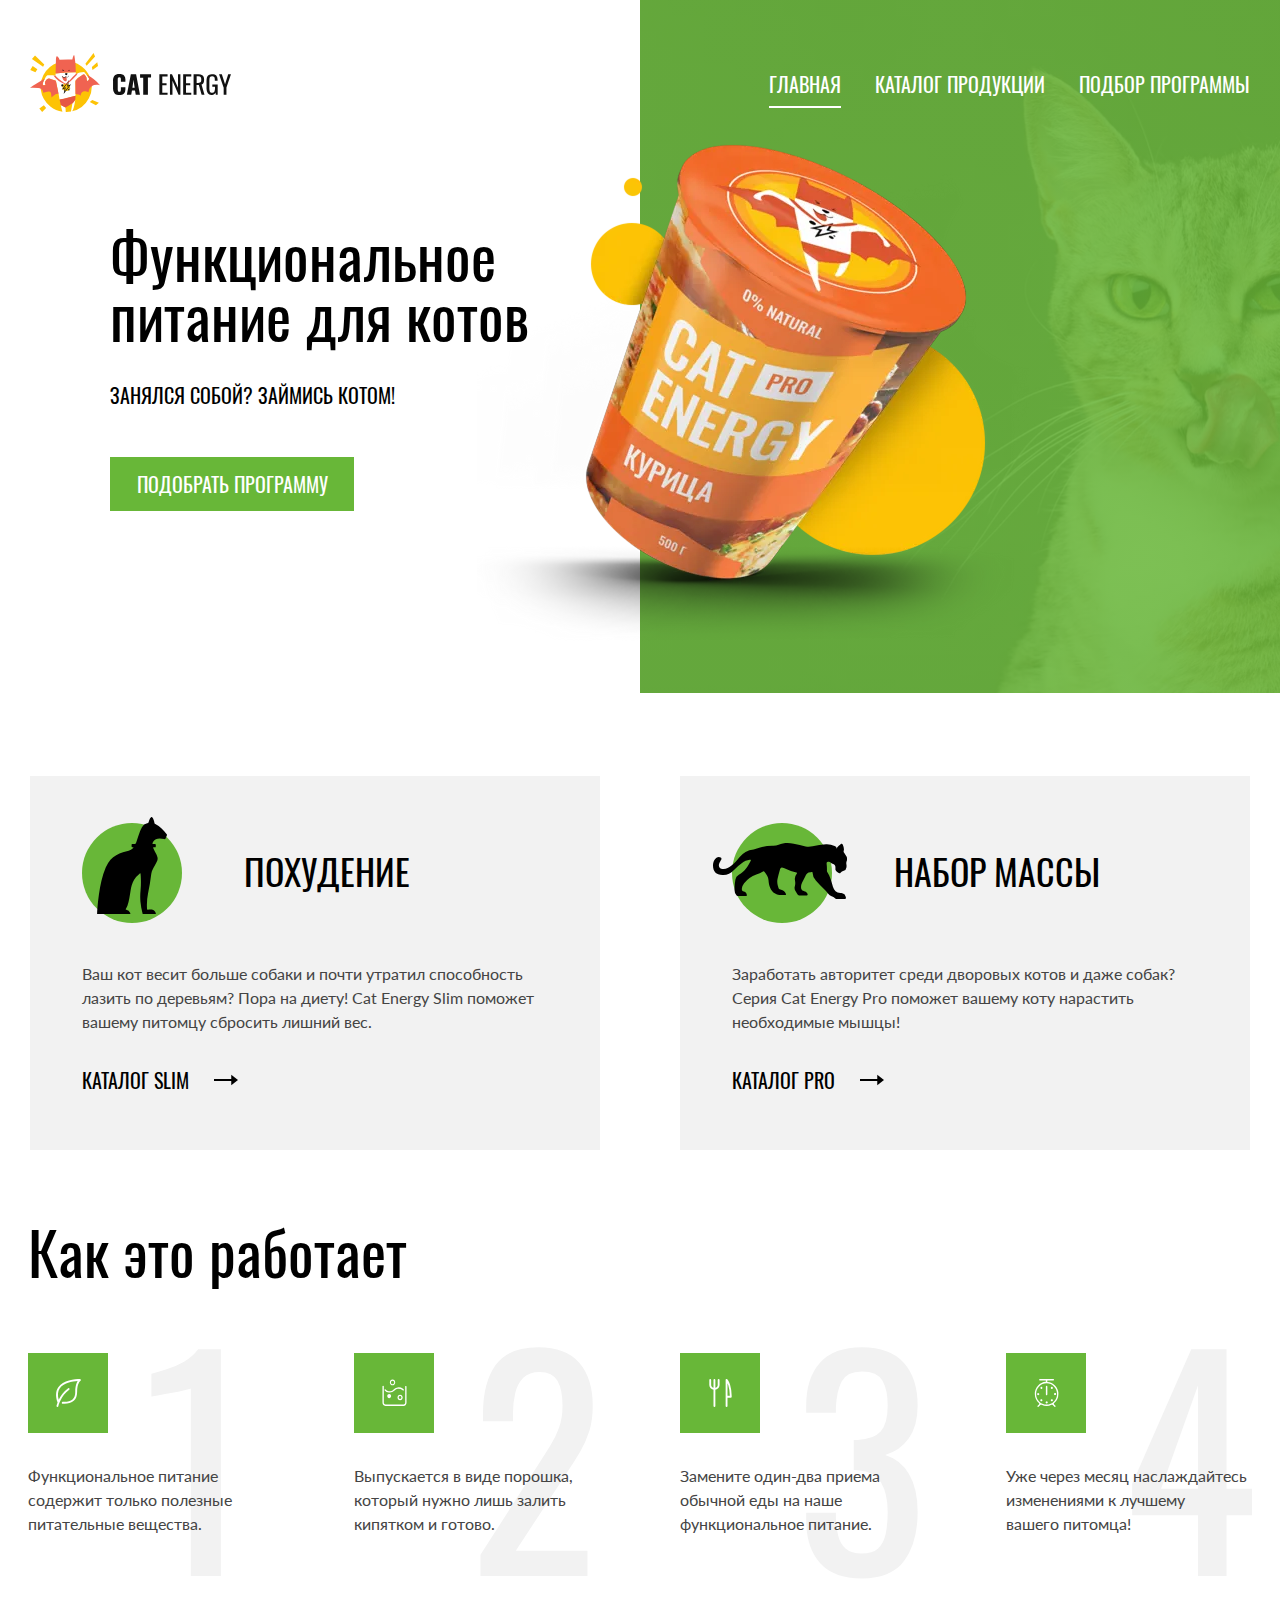
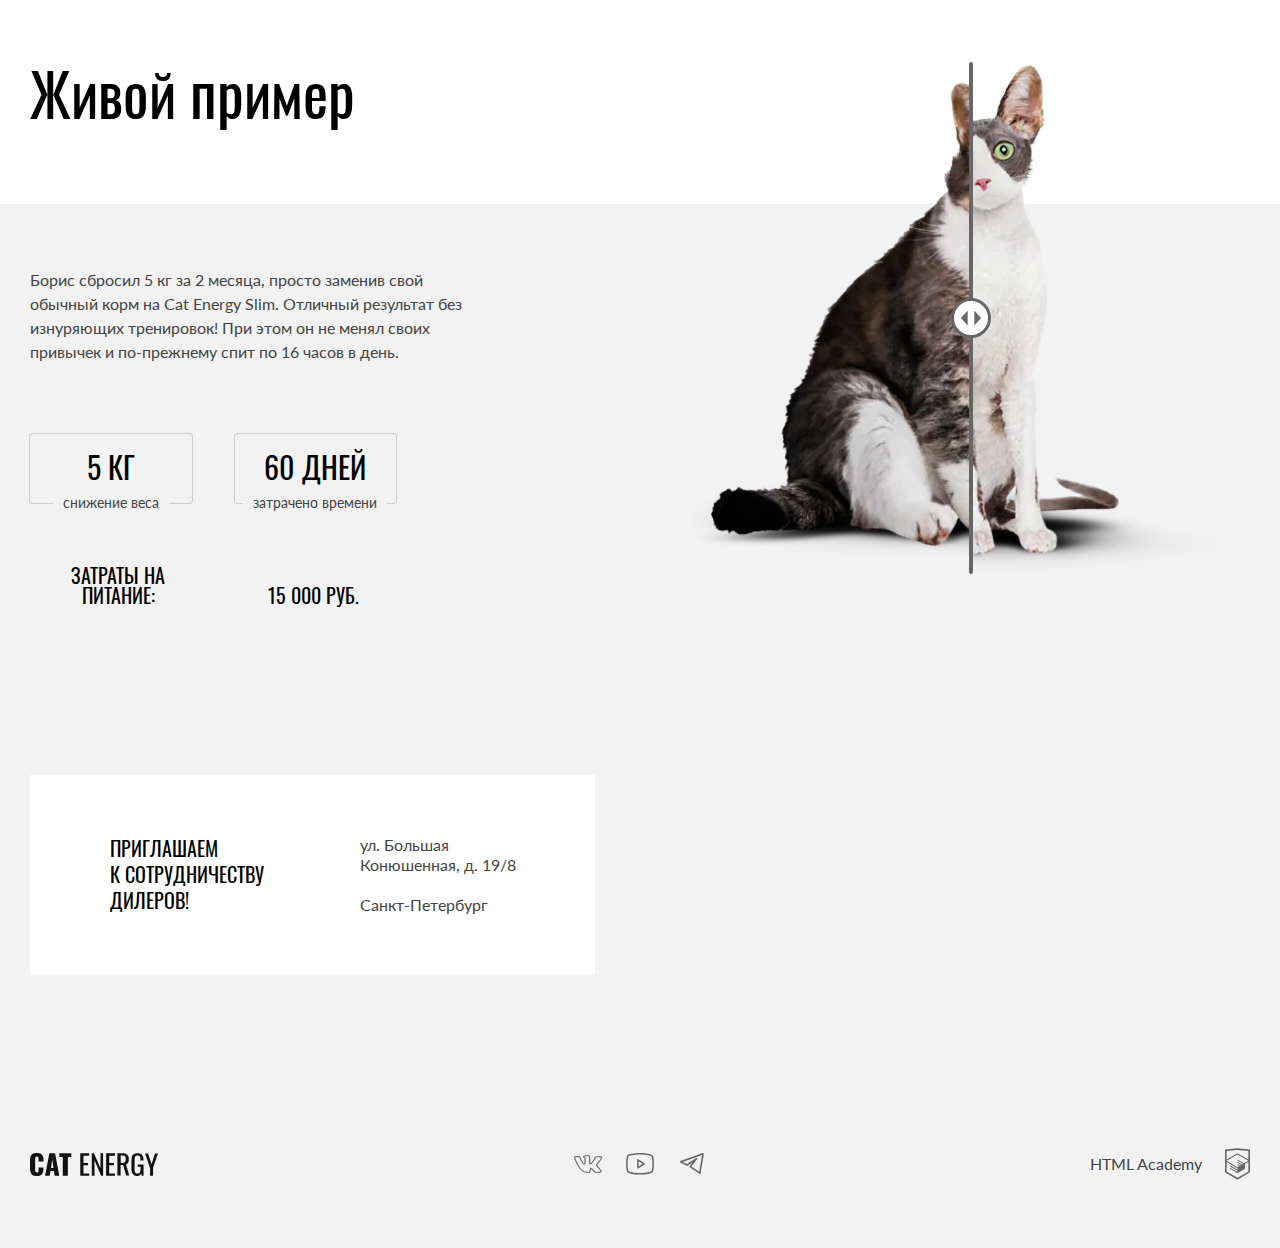
==== commit dfffc461: "Deploying to gh-pages from @ CrystalGoose/2089669-cat-energy-31@dc05a88fb288956ba6f66f1527f20e8c1014" ====
--- a/index.html
+++ b/index.html
@@ -1 +1 @@
-<!DOCTYPE html><html class="page" lang="ru"><head><meta charset="UTF-8"><title>Функциональное питание для котов Кэт Энерджи</title><meta name="viewport" content="width=device-width,initial-scale=1"><link rel="icon" href="favicon.ico"><link rel="icon" href="favicons/favicon.svg" type="image/svg+xml"><link rel="apple-touch-icon" href="favicons/apple_icon_180x180.png"><link rel="manifest" href="manifest.webmanifest"><link rel="stylesheet" href="styles/styles.css"><link rel="preload" href="fonts/lato/Lato-Regular.woff2" as="font" crossorigin="anonymous"><link rel="preload" href="fonts/oswald/oswaldregular.woff2" as="font" crossorigin="anonymous"><script src="scripts/index.js" defer="defer"></script></head><body class="page__body"><header class="header"><div class="header__wrapper"><div class="header__wrapper-logos"><a class="header__logo-image" href="index.html" aria-current="page"><picture><source media="(min-width: 1280px)" width="70" height="59" type="image/svg+xml" srcset="images/logo_image-desktop.svg"><source media="(min-width: 768px)" width="60" height="50" type="image/svg+xml" srcset="images/logo_image-tablet.svg"><img class="logo-image" src="images/logo_image-mobile.svg" width="33" height="38" alt="Логотип Кэт Энерджи, котик в костюме супергероя."></picture><img class="logo-text" src="images/logo_text-mobile.svg" width="101" height="18" alt="Текстовый логотип Кэт Энерджи."></a></div><nav class="navigation navigation--nojs"><button class="navigation__toggle" type="button"><span class="visually-hidden">Меню навигации</span></button><ul class="navigation__list navigation__list--index"><li class="navigation__item navigation__item--current"><a class="navigation__link" href="index.html" aria-current="page">Главная</a></li><li class="navigation__item"><a class="navigation__link" href="catalog.html">Каталог продукции</a></li><li class="navigation__item"><a class="navigation__link" href="#">Подбор программы</a></li></ul></nav></div><section class="product"><div class="product__container"><div class="product__hero"><div class="product__wrapper-titles"><h1 class="product__title title title--light-version">Функциональное питание для&nbsp;котов</h1><p class="product__slogan">Занялся собой? Займись котом!</p></div><picture><source type="image/webp" media="(min-width: 1280px)" srcset="images/product_image-desktop@1x.webp, images/product_image-desktop@2x.webp 2x" width="552" height="499"><source type="image/webp" media="(min-width: 768px)" srcset="images/product_image-tablet@1x.webp, images/product_image-tablet@2x.webp 2x" width="709" height="609"><source type="image/webp" srcset="images/product_image-mobile@1x.webp, images/product_image-mobile@2x.webp 2x" width="280" height="270"><source media="(min-width: 1280px)" width="552" height="499" type="image/png" srcset="images/product_image-desktop@1x.png, images/product_image-desktop@2x.png 2x"><source media="(min-width: 768px)" width="709" height="609" type="image/png" srcset="images/product_image-tablet@1x.png, images/product_image-tablet@2x.png 2x"><img class="product__image" src="images/product_image-mobile@1x.png" srcset="images/product_image-mobile@2x.png 2x" alt="Баночка корма Кэт Энерджи со вкусом курицы." width="280" height="270" loading="lazy"></picture><a class="product__button button" href="#">Подобрать программу</a></div></div></section></header><main class="main-container"><section class="programs"><h2 class="visually-hidden">Выбор программы питания</h2><ul class="programs__list"><li class="programs__item programs__item--slim"><h3 class="programs__title">Похудение</h3><p class="programs__description">Ваш кот весит больше собаки и почти утратил способность лазить по деревьям? Пора на диету! Cat Energy Slim поможет вашему питомцу сбросить лишний вес.</p><a class="programs__link" href="#">Каталог Slim</a></li><li class="programs__item programs__item--pro"><h3 class="programs__title">Набор массы</h3><p class="programs__description">Заработать авторитет среди дворовых котов и даже собак? Серия Cat Energy Pro поможет вашему коту нарастить необходимые мышцы!</p><a class="programs__link" href="#">Каталог Pro</a></li></ul></section><section class="guideline"><div class="guideline__container"><h2 class="guideline__title title">Как это работает</h2><ol class="guideline__list"><li class="guideline__item"><p class="guideline__description guideline__description--nutricion">Функциональное питание содержит только полезные питательные вещества.</p></li><li class="guideline__item"><p class="guideline__description guideline__description--powder">Выпускается в виде порошка, который нужно лишь залить кипятком и готово.</p></li><li class="guideline__item"><p class="guideline__description guideline__description--meal">Замените один-два приема обычной еды на наше функциональное питание.</p></li><li class="guideline__item"><p class="guideline__description guideline__description--changes">Уже через месяц наслаждайтесь изменениями к лучшему вашего&nbsp;питомца!</p></li></ol></div></section><section class="example"><div class="example__container"><h2 class="example__title title">Живой пример</h2><p class="example__description">Борис сбросил 5&nbsp;кг за 2 месяца, просто заменив свой обычный корм на Cat Energy Slim. Отличный результат без изнуряющих тренировок! При этом он не менял своих привычек и по-прежнему спит по 16 часов в день.</p><div class="example__info-container"><dl class="example__stats"><div class="example__weight"><dt class="example__quantity">5&nbsp;кг</dt><dd class="example__content">снижение веса</dd></div><div class="example__days"><dt class="example__quantity">60 дней</dt><dd class="example__content">затрачено времени</dd></div></dl><p class="example__expenses"><span class="example__expenses-price">Затраты на питание:</span> <span class="example__expenses-price">15 000&nbsp;руб.</span></p></div><!-- Слайдер --><div class="example__slider slider"><picture><source type="image/webp" media="(min-width: 768px)" srcset="images/cat_fat-tablet@1x.webp, images/cat_fat-tablet@2x.webp 2x" width="560" height="512"><source type="image/webp" srcset="images/cat_fat-mobile@1x.webp, images/cat_fat-mobile@2x.webp 2x" width="280" height="256"><source media="(min-width: 768px)" type="image/png" srcset="images/cat_fat-tablet@1x.png, images/cat_fat-tablet@2x.png 2x" width="560" height="512"><img class="slider__cat slider__cat--fat" src="images/cat_fat-mobile@1x.png" srcset="images/cat_fat-mobile@2x.png 2x" alt="Сравнение кота до и после программы: до — толстый котик." width="280" height="256" loading="lazy"></picture><div class="slider__curtain"><button class="slider__button" type="button"><span class="visually-hidden">Сравнить фото котика до и после</span></button></div><picture><source type="image/webp" media="(min-width: 768px)" srcset="images/cat_slim-tablet@1x.webp, images/cat_slim-tablet@2x.webp 2x" width="560" height="512"><source type="image/webp" srcset="images/cat_slim-mobile@1x.webp, images/cat_slim-mobile@2x.webp 2x" width="280" height="256"><source media="(min-width: 768px)" type="image/png" srcset="images/cat_slim-tablet@1x.png, images/cat_slim-tablet@2x.png 2x" width="560" height="512"><img class="slider__cat slider__cat--slim" src="images/cat_slim-mobile@1x.png" srcset="images/cat_slim-mobile@2x.png 2x" alt="Сравнение кота до и после программы: после — стройный котик." width="280" height="256" loading="lazy"></picture></div></div></section></main><footer class="footer"><section class="footer__address"><h2 class="visually-hidden">Как нас найти</h2><div class="footer__address-container address-container"><p class="address-container__subtitle">Приглашаем к&nbsp;сотрудничеству дилеров!</p><address class="address-container__address"><p>ул. Большая Конюшенная, д. 19/8</p><p>Санкт-Петербург</p></address></div><iframe class="footer__address-map" src="https://yandex.ru/map-widget/v1/?um=constructor%3A66848ce0e5aceace666dfd85cb633a1aa9a64a6d6300bea1006ec971a5ddaec9&amp;source=constructor" width="320" height="362" loading="lazy"></iframe><picture><source type="image/webp" media="(min-width: 1280px)" srcset="images/map-desktop@1x.webp, images/map-desktop@2x.webp 2x" width="1440" height="400"><source type="image/webp" media="(min-width: 768px)" srcset="images/map-tablet@1x.webp, images/map-tablet@2x.webp 2x" width="768" height="400"><source type="image/webp" srcset="images/map-mobile@1x.webp, images/map-mobile@2x.webp 2x" width="320" height="362"><source media="(min-width: 1280px)" srcset="images/map-desktop@1x.png, images/map-desktop@2x.png 2x" type="image/png" width="1440" height="400"><source media="(min-width: 768px)" srcset="images/map-tablet@1x.png, images/map-tablet@2x.png 2x" type="image/png" width="768" height="400"><img class="footer__map-picture" src="images/map-mobile@1x.png" srcset="images/map-mobile@2x.png 2x" alt="Карта с адресом офиса." width="320" height="362" loading="lazy"></picture></section><div class="footer__container"><a class="footer__link" href="index.html" aria-current="page"><img class="logo-text logo-text--footer" src="images/logo_text-mobile.svg" width="128" height="24" alt="Текстовый логотип Кэт Энерджи."></a><section class="footer__socials socials"><h2 class="visually-hidden">Мы в социальных сетях</h2><ul class="socials__list"><li class="socials__item"><a class="socials__link socials__link--vkontakte" href="https://vk.com/htmlacademy"><span class="visually-hidden">Вконтакте</span></a></li><li class="socials__item"><a class="socials__link socials__link--youtube" href="https://www.youtube.com/user/htmlacademyru"><span class="visually-hidden">Ютуб</span></a></li><li class="socials__item"><a class="socials__link socials__link--telegram" href="https://t.me/htmlacademy"><span class="visually-hidden">Телеграм</span></a></li></ul></section><a class="footer__developer developer-logo" href="https://htmlacademy.ru/intensive/adaptive"><span class="developer-logo__text">HTML Academy</span><p class="developer-logo__image"><span class="visually-hidden">Логотип компании-разработчика</span></p></a></div></footer><script src="scripts/index.js"></script></body></html>+<!DOCTYPE html><html class="page" lang="ru"><head><meta charset="UTF-8"><title>Функциональное питание для котов Кэт Энерджи</title><meta name="viewport" content="width=device-width,initial-scale=1"><link rel="icon" href="favicon.ico"><link rel="icon" href="favicons/favicon.svg" type="image/svg+xml"><link rel="apple-touch-icon" href="favicons/apple_icon_180x180.png"><link rel="manifest" href="manifest.webmanifest"><link rel="stylesheet" href="styles/styles.css"><link rel="preload" href="fonts/lato/Lato-Regular.woff2" as="font" crossorigin="anonymous"><link rel="preload" href="fonts/oswald/oswaldregular.woff2" as="font" crossorigin="anonymous"><script src="scripts/index.js" defer="defer"></script></head><body class="page__body"><header class="header" data-test="header"><div class="header__wrapper"><div class="header__wrapper-logos"><a class="header__logo-image" href="index.html" aria-current="page"><picture><source media="(min-width: 1280px)" width="70" height="59" type="image/svg+xml" srcset="images/logo_image-desktop.svg"><source media="(min-width: 768px)" width="60" height="50" type="image/svg+xml" srcset="images/logo_image-tablet.svg"><img class="logo-image" src="images/logo_image-mobile.svg" width="33" height="38" alt="Логотип Кэт Энерджи, котик в костюме супергероя."></picture><img class="logo-text" src="images/logo_text-mobile.svg" width="101" height="18" alt="Текстовый логотип Кэт Энерджи."></a></div><nav class="navigation navigation--nojs"><button class="navigation__toggle" type="button"><span class="visually-hidden">Меню навигации</span></button><ul class="navigation__list navigation__list--index"><li class="navigation__item navigation__item--current"><a class="navigation__link" href="index.html" aria-current="page">Главная</a></li><li class="navigation__item"><a class="navigation__link" href="catalog.html">Каталог продукции</a></li><li class="navigation__item"><a class="navigation__link" href="#">Подбор программы</a></li></ul></nav></div><section class="product" data-test="hero"><div class="product__container"><div class="product__hero"><div class="product__wrapper-titles"><h1 class="product__title title title--light-version">Функциональное питание для&nbsp;котов</h1><p class="product__slogan">Занялся собой? Займись котом!</p></div><picture><source type="image/webp" media="(min-width: 1280px)" srcset="images/product_image-desktop@1x.webp, images/product_image-desktop@2x.webp 2x" width="552" height="499"><source type="image/webp" media="(min-width: 768px)" srcset="images/product_image-tablet@1x.webp, images/product_image-tablet@2x.webp 2x" width="709" height="609"><source type="image/webp" srcset="images/product_image-mobile@1x.webp, images/product_image-mobile@2x.webp 2x" width="280" height="270"><source media="(min-width: 1280px)" width="552" height="499" type="image/png" srcset="images/product_image-desktop@1x.png, images/product_image-desktop@2x.png 2x"><source media="(min-width: 768px)" width="709" height="609" type="image/png" srcset="images/product_image-tablet@1x.png, images/product_image-tablet@2x.png 2x"><img class="product__image" src="images/product_image-mobile@1x.png" srcset="images/product_image-mobile@2x.png 2x" alt="Баночка корма Кэт Энерджи со вкусом курицы." width="280" height="270" loading="lazy"></picture><a class="product__button button" href="#">Подобрать программу</a></div></div></section></header><main class="main-container"><section class="programs" data-test="programs"><h2 class="visually-hidden">Выбор программы питания</h2><ul class="programs__list"><li class="programs__item programs__item--slim"><h3 class="programs__title">Похудение</h3><p class="programs__description">Ваш кот весит больше собаки и почти утратил способность лазить по деревьям? Пора на диету! Cat Energy Slim поможет вашему питомцу сбросить лишний вес.</p><a class="programs__link" href="#">Каталог Slim</a></li><li class="programs__item programs__item--pro"><h3 class="programs__title">Набор массы</h3><p class="programs__description">Заработать авторитет среди дворовых котов и даже собак? Серия Cat Energy Pro поможет вашему коту нарастить необходимые мышцы!</p><a class="programs__link" href="#">Каталог Pro</a></li></ul></section><section class="guideline" data-test="features"><div class="guideline__container"><h2 class="guideline__title title">Как это работает</h2><ol class="guideline__list"><li class="guideline__item"><p class="guideline__description guideline__description--nutricion">Функциональное питание содержит только полезные питательные вещества.</p></li><li class="guideline__item"><p class="guideline__description guideline__description--powder">Выпускается в виде порошка, который нужно лишь залить кипятком и готово.</p></li><li class="guideline__item"><p class="guideline__description guideline__description--meal">Замените один-два приема обычной еды на наше функциональное питание.</p></li><li class="guideline__item"><p class="guideline__description guideline__description--changes">Уже через месяц наслаждайтесь изменениями к лучшему вашего&nbsp;питомца!</p></li></ol></div></section><section class="example" data-test="proof"><div class="example__container"><h2 class="example__title title">Живой пример</h2><p class="example__description">Борис сбросил 5&nbsp;кг за 2 месяца, просто заменив свой обычный корм на Cat Energy Slim. Отличный результат без изнуряющих тренировок! При этом он не менял своих привычек и по-прежнему спит по 16 часов в день.</p><div class="example__info-container"><dl class="example__stats"><div class="example__weight"><dt class="example__quantity">5&nbsp;кг</dt><dd class="example__content">снижение веса</dd></div><div class="example__days"><dt class="example__quantity">60 дней</dt><dd class="example__content">затрачено времени</dd></div></dl><p class="example__expenses"><span class="example__expenses-price">Затраты на питание:</span> <span class="example__expenses-price">15 000&nbsp;руб.</span></p></div><!-- Слайдер --><div class="example__slider slider"><picture><source type="image/webp" media="(min-width: 768px)" srcset="images/cat_fat-tablet@1x.webp, images/cat_fat-tablet@2x.webp 2x" width="560" height="512"><source type="image/webp" srcset="images/cat_fat-mobile@1x.webp, images/cat_fat-mobile@2x.webp 2x" width="280" height="256"><source media="(min-width: 768px)" type="image/png" srcset="images/cat_fat-tablet@1x.png, images/cat_fat-tablet@2x.png 2x" width="560" height="512"><img class="slider__cat slider__cat--fat" src="images/cat_fat-mobile@1x.png" srcset="images/cat_fat-mobile@2x.png 2x" alt="Сравнение кота до и после программы: до — толстый котик." width="280" height="256" loading="lazy"></picture><div class="slider__curtain"><button class="slider__button" type="button"><span class="visually-hidden">Сравнить фото котика до и после</span></button></div><picture><source type="image/webp" media="(min-width: 768px)" srcset="images/cat_slim-tablet@1x.webp, images/cat_slim-tablet@2x.webp 2x" width="560" height="512"><source type="image/webp" srcset="images/cat_slim-mobile@1x.webp, images/cat_slim-mobile@2x.webp 2x" width="280" height="256"><source media="(min-width: 768px)" type="image/png" srcset="images/cat_slim-tablet@1x.png, images/cat_slim-tablet@2x.png 2x" width="560" height="512"><img class="slider__cat slider__cat--slim" src="images/cat_slim-mobile@1x.png" srcset="images/cat_slim-mobile@2x.png 2x" alt="Сравнение кота до и после программы: после — стройный котик." width="280" height="256" loading="lazy"></picture></div></div></section></main><footer class="footer"><section class="footer__address" data-test="contacts"><h2 class="visually-hidden">Как нас найти</h2><div class="footer__address-container address-container"><p class="address-container__subtitle">Приглашаем к&nbsp;сотрудничеству дилеров!</p><address class="address-container__address"><p>ул. Большая Конюшенная, д. 19/8</p><p>Санкт-Петербург</p></address></div><iframe class="footer__address-map" src="https://yandex.ru/map-widget/v1/?um=constructor%3A66848ce0e5aceace666dfd85cb633a1aa9a64a6d6300bea1006ec971a5ddaec9&amp;source=constructor" width="320" height="362" loading="lazy"></iframe><picture><source type="image/webp" media="(min-width: 1280px)" srcset="images/map-desktop@1x.webp, images/map-desktop@2x.webp 2x" width="1440" height="400"><source type="image/webp" media="(min-width: 768px)" srcset="images/map-tablet@1x.webp, images/map-tablet@2x.webp 2x" width="768" height="400"><source type="image/webp" srcset="images/map-mobile@1x.webp, images/map-mobile@2x.webp 2x" width="320" height="362"><source media="(min-width: 1280px)" srcset="images/map-desktop@1x.png, images/map-desktop@2x.png 2x" type="image/png" width="1440" height="400"><source media="(min-width: 768px)" srcset="images/map-tablet@1x.png, images/map-tablet@2x.png 2x" type="image/png" width="768" height="400"><img class="footer__map-picture" src="images/map-mobile@1x.png" srcset="images/map-mobile@2x.png 2x" alt="Карта с адресом офиса." width="320" height="362" loading="lazy"></picture></section><div class="footer__container" data-test="footer"><a class="footer__link" href="index.html" aria-current="page"><img class="logo-text logo-text--footer" src="images/logo_text-mobile.svg" width="128" height="24" alt="Текстовый логотип Кэт Энерджи."></a><section class="footer__socials socials"><h2 class="visually-hidden">Мы в социальных сетях</h2><ul class="socials__list"><li class="socials__item"><a class="socials__link socials__link--vkontakte" href="https://vk.com/htmlacademy"><span class="visually-hidden">Вконтакте</span></a></li><li class="socials__item"><a class="socials__link socials__link--youtube" href="https://www.youtube.com/user/htmlacademyru"><span class="visually-hidden">Ютуб</span></a></li><li class="socials__item"><a class="socials__link socials__link--telegram" href="https://t.me/htmlacademy"><span class="visually-hidden">Телеграм</span></a></li></ul></section><a class="footer__developer developer-logo" href="https://htmlacademy.ru/intensive/adaptive"><span class="developer-logo__text">HTML Academy</span> <span class="visually-hidden">Логотип компании-разработчика</span></a></div></footer><script src="scripts/index.js"></script></body></html>--- a/styles/styles.css
+++ b/styles/styles.css
@@ -1 +1 @@
-:root{--primary-text-color:#444;--secondary-text-color:#000;--catalog-text-color:#222;--catalog-title-color:#111;--accent-color:#68b738;--accent-hover:#5eaa2f;--accent-light:#fff;--accent-dark:#666;--background-basic:#f2f2f2;--basic-hover:#ebebeb;--background-secondary:#eaeaea}@font-face{font-family:Lato;font-style:normal;font-weight:400;src:url(../fonts/lato/Lato-Regular.woff2)format("woff2");font-display:swap}@font-face{font-family:Oswald;font-style:normal;font-weight:400;src:url(../fonts/oswald/oswaldregular.woff2)format("woff2");font-display:swap}*,:before,:after{box-sizing:border-box}img{object-fit:contain;max-width:100%;height:auto}body{color:var(--primary-text-color,#444);font-family:Lato,Arial,sans-serif;font-size:14px;line-height:1.3}.visually-hidden{clip:rect(0 0 0 0);border:0;width:1px;height:1px;margin:-1px;padding:0;position:absolute;overflow:hidden}.button{text-transform:uppercase;color:var(--accent-light,#fff);background-color:var(--accent-color,#68b738);cursor:pointer;border-style:none;padding:10px 20px;font-family:Oswald,Arial,Helvetica,sans-serif;font-size:16px;line-height:1.25;text-decoration:none}.button:hover{background-color:var(--accent-hover,#5eaa2f)}.button:active,.button:focus{background-color:var(--accent-hover,#5eaa2f);color:#ffffff4d}.button:disabled{color:#0000004d;cursor:default;background-color:#cdcdcd}.button--secondary{color:var(--primary-text-color,#444);background-color:#f2f2f2;width:100%;padding:10px 20px}.button--secondary:hover{background-color:var(--basic-hover,#ebebeb)}.button--secondary:active,.button--secondary:focus{background-color:var(--basic-hover,#ebebeb);color:#0000004d}.button--secondary:disabled{color:#0000004d;cursor:default;background-color:#cdcdcd}.title{color:var(--secondary-text-color,#000);margin:0;font-family:Oswald,Arial,Helvetica,sans-serif;font-size:36px;font-weight:400;line-height:1.1}.title--light-version{color:#fff}@media (width>=768px){.title--light-version{color:var(--secondary-text-color,#000)}}.title--small{color:var(--secondary-text-color,#000);font-family:Oswald,Arial,Helvetica,sans-serif;font-size:24px;line-height:1}.logo-text{justify-self:center;width:101px}@media (width>=768px){.logo-text{width:101px}}@media (width>=1280px){.logo-text{width:118px}}.logo-text--footer{width:128px;height:24px;display:block}.form{flex-direction:column;display:flex}@media (width>=768px){.form{flex-direction:row}}@media (width>=1280px){.form{width:752px;margin:0 auto}}.form__input{text-transform:uppercase;color:var(--primary-text-color,inherit);border:1px solid #cdcdcd;border-radius:0;width:100%;margin-bottom:16px;padding:12px;font-family:Oswald,Arial,Helvetica,sans-serif;font-size:20px;line-height:1}.form__input:hover{background-color:var(--accent-light,#fff);border:1px solid #cdcdcd}.form__input:focus-visible{outline-offset:-2px;outline:2px solid #444}.form__input:disabled{background-color:var(--accent-light,#fff);color:#0000004d;border:1px solid #cdcdcd}.form__input:user-invalid{outline-offset:-2px;outline:2px solid #ff8282}@media (width>=768px){.form__input{margin:0}}.form__button{min-width:256px;min-height:56px;font-size:20px}.socials__list{gap:24px;margin:0;padding:0;list-style:none;display:flex}.socials__link{width:28px;height:22px;display:flex}.socials__link:before{content:"";vertical-align:middle;-webkit-mask-image:var(--icon);mask-image:var(--icon);background-color:var(--accent-dark,#666);width:28px;height:22px;display:inline-block;-webkit-mask-position:50%;mask-position:50%;-webkit-mask-repeat:no-repeat;mask-repeat:no-repeat}.socials__link:hover:before,.socials__link:focus:before{background-color:var(--accent-color,#68b738)}.socials__link:active:before{background-color:var(--accent-color,#68b738);opacity:.3}.socials__link--vkontakte{--icon:url(../icons/stack.svg#icon_vkontakte)}.socials__link--youtube{--icon:url(../icons/stack.svg#icon_youtube)}.socials__link--telegram{--icon:url(../icons/stack.svg#icon_telegram)}.developer-logo{color:var(--primary-text-color,#444);text-decoration:none}.developer-logo__text{text-align:left;margin:auto 0;font-size:16px;line-height:1.25;text-decoration:none;position:relative}.developer-logo__text:active,.developer-logo__text:focus{opacity:.3}.developer-logo__image{width:27px;height:34px;margin-top:0;margin-bottom:0;margin-left:auto;position:relative}.developer-logo__image:before{content:"";background-color:var(--accent-dark,#666);width:25px;height:32px;position:absolute;-webkit-mask-image:url(../icons/stack.svg#icon_html-academy);mask-image:url(../icons/stack.svg#icon_html-academy);-webkit-mask-position:50%;mask-position:50%;-webkit-mask-repeat:no-repeat;mask-repeat:no-repeat}.developer-logo__image:hover:before,.developer-logo__image:focus:before{background-color:var(--accent-color,#68b738)}.developer-logo__image:active:before{background-color:var(--accent-color,#68b738);opacity:.3}@media (width>=768px){.developer-logo__image{margin-left:23px}}.page__body{grid-template-rows:auto 1fr auto;min-height:100vh;margin:0;display:grid}@media (width>=1280px){.header{position:relative}}.header__wrapper{flex-direction:column;align-items:center;margin:0 auto;display:flex;position:relative}@media (width>=768px){.header__wrapper{flex-direction:row;column-gap:13px;max-width:1280px;padding:25px 30px 0;display:flex}}@media (width>=1280px){.header__wrapper{justify-content:space-between;align-items:center;width:1220px;margin:0 auto;padding:55px 0 0;display:flex}}@media (width>=768px){.header--catalog .header__wrapper{padding:25px 30px 0}}@media (width>=1280px){.header--catalog .header__wrapper{padding:55px 0 0}}.header__wrapper-logos{width:100%;margin:0 auto;padding:13px 20px 14px}@media (width>=768px){.header__wrapper-logos{width:initial;flex-grow:1;column-gap:13px;padding:0;display:inline-flex}}@media (width>=1280px){.header__wrapper-logos{justify-content:flex-start;column-gap:14px;height:auto;margin:0}.header--catalog:before{content:none}}@media (width<=767px){.header--catalog .header__wrapper-logos{box-shadow:0 1px #e6e6e6}}.header__logo-image{grid-template-columns:1fr 120px 1fr;align-items:center;height:38px;display:grid}.header__logo-image:hover,.header__logo-image:focus{opacity:.6}.header__logo-image:active{opacity:.3}@media (width>=768px){.header__logo-image{column-gap:13px;height:50px;display:flex}}@media (width>=1280px){.header__logo-image{height:59px}}.header__logo-text{justify-self:center;width:101px;height:18px}.header__logo-text:hover,.header__logo-text:focus{opacity:.6}.header__logo-text:active{opacity:.3}@media (width>=768px){.header__logo-text{margin-right:auto}}@media (width>=1280px){.header__logo-text{width:118px;height:21px;margin:0}}.header__navigation{grid-column:1/-1;width:100%}@media (width>=768px){.header__navigation{width:495px;display:flex}}@media (width>=1280px){.header__navigation{width:100%}}.navigation--nojs{width:100%}.navigation--nojs .navigation__toggle{display:none}.navigation__toggle{cursor:pointer;background-color:#0000;background-image:url(../icons/stack.svg#icon_menu);border-style:none;width:24px;height:24px;margin:21px 20px;padding:0;position:absolute;top:0;right:0}@media (width>=768px){.navigation__toggle{display:none}}.navigation__list{text-align:center;margin:0 auto;padding:0;list-style:none}@media (width>=768px){.navigation__list{flex-wrap:wrap;justify-content:flex-end;gap:14px 34px;width:495px;margin-right:4px;display:inline-flex}}@media (width>=1280px){.navigation__list{width:600px;margin:0 0 0 auto}}@media (width<=767px){.navigation--opened{z-index:1;width:100%;display:block;position:absolute;top:100%}.navigation--opened .navigation__list{text-align:center;z-index:1;background-color:#fff;width:100%;margin:0 auto;padding:0;list-style:none;display:block;position:absolute;top:0}.navigation--closed .navigation__list{display:none}.navigation--nojs .navigation__list{display:block}.navigation--opened .navigation__toggle{z-index:2;cursor:pointer;background-color:#0000;background-image:url(../icons/stack.svg#icon_menu-close);border-style:none;width:24px;height:24px;margin:22px 20px;padding:0;position:absolute;top:-70px;right:0}}.navigation__item{padding:21px 20px 22px;box-shadow:0 -1px #e6e6e6}@media (width>=768px){.navigation__item{box-shadow:none;padding:0}.navigation__item:first-child{box-shadow:none}}.navigation__link{text-transform:uppercase;color:var(--secondary-text-color,#000);font-family:Oswald,Arial,Helvetica,sans-serif;font-size:20px;line-height:1;text-decoration:none}@media (width>=768px){.navigation__link{padding:24px 0 9px;font-size:18px;line-height:1.3;position:relative}}@media (width>=1280px){.navigation__link{color:var(--accent-light,#fff);padding:24px 0 9px;font-size:20px}}.navigation__link:hover,.navigation__link:focus{opacity:.6}.navigation__link:active{opacity:.3}@media (width>=1280px){.navigation__list--catalog{width:900px}.navigation__list--catalog .navigation__link{color:var(--secondary-text-color,#000);font-size:20px}}@media (width>=768px){.navigation__link[aria-current=page]:after{content:"";background-color:var(--accent-color,#68b738);width:100%;height:2px;position:absolute;bottom:0;right:0}}@media (width>=1280px){.navigation__list--index .navigation__link[aria-current=page]:after{content:"";background-color:var(--accent-light,#fff);width:100%;height:2px;position:absolute;bottom:0;right:0}.navigation__list--catalog a{color:var(--secondary-text-color,#000)}}.product__container{flex-direction:column;justify-content:end;display:flex}@media (width>=768px){.product__container{width:calc(100% - 60px);margin:0 auto;padding:65px 0 0}}@media (width>=1280px){.product__container{flex-direction:row;justify-content:center;width:1220px;margin:0 auto;padding:0}.product__container:before{content:"";z-index:-1;background-color:#404145;background-image:-webkit-linear-gradient(#68b738d9,#68b738d9),-webkit-image-set(url(../images/hero_background-desktop@1x.webp) 1x type("image/webp"),url(../images/hero_background-desktop@2x.webp) 2x type("image/webp"),url(../images/hero_background-desktop@1x.jpg) 1x type("image/jpg"),url(../images/hero_background-desktop@2x.jpg) 2x type("image/jpg")),-webkit-linear-gradient(90deg,#4f5055,#3f3e43);background-image:linear-gradient(#68b738d9,#68b738d9),image-set("../images/hero_background-desktop@1x.webp" 1x type("image/webp"),"../images/hero_background-desktop@2x.webp" 2x type("image/webp"),"../images/hero_background-desktop@1x.jpg" 1x type("image/jpg"),"../images/hero_background-desktop@2x.jpg" 2x type("image/jpg")),linear-gradient(90deg,#4f5055,#3f3e43);background-position:0 100%;background-repeat:no-repeat;background-size:cover;width:50%;height:100%;display:block;position:absolute;top:0;right:0}}.product__container picture{display:contents}.product__hero{display:grid;position:relative}.product__hero:before{content:"";background-color:#404145;background-image:-webkit-linear-gradient(#68b738d9,#68b738d9),-webkit-image-set(url(../images/hero_background-mobile@1x.webp) 1x type("image/webp"),url(../images/hero_background-mobile@2x.webp) 2x type("image/webp"),url(../images/hero_background-mobile@1x.jpg) 1x type("image/jpg"),url(../images/hero_background-mobile@2x.jpg) 2x type("image/jpg")),-webkit-linear-gradient(90deg,#4f5055,#3f3e43);background-image:linear-gradient(#68b738d9,#68b738d9),image-set("../images/hero_background-mobile@1x.webp" 1x type("image/webp"),"../images/hero_background-mobile@2x.webp" 2x type("image/webp"),"../images/hero_background-mobile@1x.jpg" 1x type("image/jpg"),"../images/hero_background-mobile@2x.jpg" 2x type("image/jpg")),linear-gradient(90deg,#4f5055,#3f3e43);background-position:50%;background-repeat:no-repeat;background-size:100%,contain;grid-area:1/1/4}@media (width>=768px){.product__hero:before{content:none;position:initial}.product__hero{background:0 0;margin-bottom:0;display:grid}}@media (width>=1280px){.product__hero{grid-template-rows:81px auto auto 1fr;grid-template-columns:1fr 1fr;grid-auto-flow:row;align-items:start;padding:30px 0 50px;display:grid}}.product__wrapper-titles{grid-area:1/1/2/-1}@media (width>=1280px){.product__wrapper-titles{grid-area:2/1/3/-1}}.product__title{text-align:center;grid-area:1/1/2/-1;margin:0 auto;padding:27px 20px 25px;line-height:1}@media (width>=768px){.product__title{text-align:left;width:500px;margin:0 0 40px 90px;padding:0;font-size:60px;font-weight:400;line-height:1}}@media (width>=1280px){.product__title{grid-column:1/2;margin:0 0 40px 22px}}.product__slogan{text-transform:uppercase;text-align:center;color:#fff;grid-area:2/1/3/-1;margin:0 auto 29px;font-family:Oswald,Arial,Helvetica,sans-serif;font-size:14px;line-height:1}@media (width>=768px){.product__slogan{color:var(--secondary-text-color,#000);text-align:left;margin:0 0 50px 90px;font-size:20px}}@media (width>=1280px){.product__slogan{grid-column:1/2;margin:0 0 52px 22px}}.product__image{grid-area:3/1/5/-1;margin:0 auto;display:block}@media (width>=768px){.product__image{z-index:-1;order:1;height:609px;margin-bottom:-84px;position:relative;top:-84px}}@media (width>=1280px){.product__image{z-index:0;object-fit:cover;order:0;grid-area:1/2/-1/-1;height:499px;margin:0;position:relative;top:0;left:-163px}}.product__button{text-align:center;width:calc(100% - 40px);margin:0 auto}@media (width>=768px){.product__button{grid-row:2/3;width:244px;min-height:54px;margin:0 0 0 90px;padding:14px 26px;font-size:20px;line-height:1.3}}@media (width>=1280px){.product__button{grid-area:3/1/auto/2;margin:0 0 0 22px}}.programs__list{margin:0 auto;padding:23px 20px 0;list-style:none}@media (width>=768px){.programs__list{flex-flow:column wrap;row-gap:30px;padding:0 30px;display:flex}}@media (width>=1280px){.programs__list{flex-direction:row;gap:30px 80px;width:1220px;margin:0 auto;padding:83px 0 71px}}.programs__item{background-color:var(--background-basic,#f2f2f2);margin-bottom:20px;padding:30px 20px 21px;position:relative}@media (width>=768px){.programs__item{grid-template-columns:1fr 260px;margin-bottom:0;padding:78px 53px 55px;display:grid}}@media (width>=1280px){.programs__item{width:570px;min-height:374px;margin-bottom:0;padding:77px 52px 55px}}.programs__item--slim:before{content:"";background-color:var(--accent-color,#68b738);border-radius:50%;width:50px;height:50px;position:absolute;top:24px}@media (width>=768px){.programs__item--slim:before{width:200px;height:200px;top:90px;right:63px}}@media (width>=1280px){.programs__item--slim:before{border-radius:50%;width:100px;height:100px;top:47px;left:52px}}.programs__item--slim:after{content:"";background-image:url(../icons/stack.svg#icon_cat-slim);background-position:50%;background-repeat:no-repeat;width:36px;height:50px;display:inline-block;position:absolute;top:21px;left:27px}@media (width>=768px){.programs__item--slim:after{top:80px;right:93px;left:initial;width:140px;height:194px}}@media (width>=1280px){.programs__item--slim:after{width:70px;height:97px;top:41px;left:67px}}.programs__item--pro:before{content:"";background-color:var(--accent-color,#68b738);border-radius:50%;width:50px;height:50px;position:absolute;top:25px}@media (width>=768px){.programs__item--pro:before{width:200px;height:200px;position:absolute;top:91px;right:63px}}@media (width>=1280px){.programs__item--pro:before{border-radius:50%;width:100px;height:100px;top:47px;left:52px}}.programs__item--pro:after{content:"";background-image:url(../icons/stack.svg#icon_cat-pro);background-position:50%;background-repeat:no-repeat;width:67px;height:28px;display:inline-block;position:absolute;top:36px;left:12px}@media (width>=768px){.programs__item--pro:after{top:135px;right:29px;left:initial;width:268px;height:112px}}@media (width>=1280px){.programs__item--pro:after{width:134px;height:56px;top:67px;left:33px}}.programs__title{text-transform:uppercase;color:var(--secondary-text-color,#000);margin:0 0 29px 70px;font-family:Oswald,Arial,Helvetica,sans-serif;font-size:24px;font-weight:400;line-height:1.5}@media (width>=768px){.programs__title{grid-column:1/2;margin:0 0 25px;font-size:36px;line-height:1}}@media (width>=1280px){.programs__title{margin:0 0 73px 162px;font-size:36px;line-height:1}}.programs__description{margin:0 0 42px;padding-right:13px;position:relative}@media (width>=768px){.programs__description{grid-column:1/2;margin:0 0 52px;padding:0;font-size:16px;line-height:1.5}}@media (width>=1280px){.programs__description{width:460px;margin:0 0 30px;font-size:16px;line-height:1.5}}.programs__description:after{content:"";background-color:#d9d9d9;width:100%;height:1px;display:inline-block;position:absolute;bottom:-23px;left:0}@media (width>=768px){.programs__description:after{content:none}}.programs__link{text-transform:uppercase;color:var(--secondary-text-color,#000);gap:15px;font-family:Oswald,Arial,Helvetica,sans-serif;font-size:16px;line-height:1;text-decoration:none;display:flex;position:relative}.programs__link:active,.programs__link:focus{opacity:.3}@media (width>=768px){.programs__link{grid-column:1/2;gap:25px;padding:5px 0;font-size:20px;line-height:1}}.programs__link:after{content:"";background-image:url(../icons/stack.svg#icon_arrow-hover);background-position-x:-8px;background-repeat:no-repeat;width:32px;height:auto;display:block}.programs__link:hover:after{background-position-x:0}.guideline__container{padding:0 20px 49px}@media (width>=768px){.guideline__container{padding:45px 30px 49px}}@media (width>=1280px){.guideline__container{width:1224px;margin:0 auto;padding:0}}.guideline__title{margin:0 0 42px}@media (width>=768px){.guideline__title{margin:0 0 29px;font-size:60px;line-height:1}}@media (width>=1280px){.guideline__title{margin:0 0 29px}}.guideline__list{margin:0;padding-left:0;list-style:none}@media (width>=768px){.guideline__list{counter-reset:list 0;flex-wrap:wrap;gap:37px 60px;margin:0 auto;padding:0;display:flex}}@media (width>=1280px){.guideline__list{column-gap:80px}}.guideline__item{margin-bottom:20px}@media (width>=768px){.guideline__item{flex-grow:1;grid-template-rows:auto 1fr;grid-template-columns:115px 1fr;width:245px;min-height:280px;margin-bottom:0;display:grid}.guideline__item:before{content:counter(list)"";color:var(--background-basic,#f2f2f2);counter-increment:list;grid-column:-2/-1;font-family:Oswald,Arial,Helvetica,sans-serif;font-size:280px;line-height:1}}@media (width>=1280px){.guideline__item{flex-grow:1;grid-template-rows:auto;grid-template-columns:115px 1fr;width:245px;padding:0}}.guideline__item:last-child{margin-bottom:0}.guideline__description{grid-template-columns:60px 1fr;align-items:center;gap:20px;margin:0;display:grid}@media (width>=768px){.guideline__description{grid-row:1/2;width:245px;font-size:16px;line-height:1.5;display:inline-block}}@media (width>=1280px){.guideline__description{width:245px}}.guideline__description:before{content:"";background-color:var(--accent-color,#68b738);background-position:50%;background-repeat:no-repeat;width:60px;height:60px;display:block}@media (width>=768px){.guideline__description:before{background-size:25px 28px;grid-area:1/1/2/2;width:80px;height:80px;margin:43px 0 31px}}.guideline__description--nutricion:before{background-image:url(../icons/stack.svg#icon_leaf);background-size:30px 32px}.guideline__description--powder:before{background-image:url(../icons/stack.svg#icon_boil);background-size:26px 29px}@media (width>=768px){.guideline__description--powder:before{background-size:25px 28px;width:80px;height:80px}}.guideline__description--meal:before{background-image:url(../icons/stack.svg#icon_meal);background-size:25px 30px}@media (width>=768px){.guideline__description--meal:before{background-size:25px 28px;width:80px;height:80px}}.guideline__description--changes:before{background-image:url(../icons/stack.svg#icon_weights);background-size:26px 31px}@media (width>=768px){.guideline__description--changes:before{background-size:25px 28px;width:80px;height:80px}}.example{background-color:var(--background-secondary,#eaeaea)}@media (width>=768px){.example{background:0 0;background-image:linear-gradient(to top,var(--background-basic,#f2f2f2)42.5%,var(--accent-light,#fff)42.5%);position:relative}}@media (width>=1280px){.example{background:linear-gradient(to top,var(--background-basic,#f2f2f2)69%,var(--accent-light,#fff)69%)}}.example__container{padding:25px 20px 39px}@media (width>=768px){.example__container{flex-wrap:wrap;padding:47px 30px 100px;display:flex}}@media (width>=1280px){.example__container{grid-template-rows:auto 1fr auto;grid-template-columns:440px 1fr;width:1220px;margin:0 auto;padding:72px 0 75px;display:grid}}.example__title{margin:0 0 40px}@media (width>=768px){.example__title{margin:0 0 60px;font-size:60px;line-height:1}}@media (width>=1280px){.example__title{grid-area:1/1/auto/-1;margin:0 0 76px}}.example__description{margin:0}@media (width>=768px){.example__description{font-size:16px;line-height:1.5}}@media (width>=1280px){.example__description{width:433px;margin:70px 0}}@media (width>=768px){.example__info-container{grid-template-rows:77px;grid-template-columns:1fr 2fr;align-content:center;justify-items:end;padding:55px 0 99px;display:grid}}@media (width>=1280px){.example__info-container{flex-direction:column;grid-column:1/2;width:366px;padding:0;display:flex}}.example__stats{justify-content:space-between;margin:20px 0;display:flex}@media (width>=768px){.example__stats{gap:43px;margin:0}}@media (width>=1280px){.example__stats{grid-area:3/1/4/2;margin:0 0 55px}}.example__days{flex-direction:column;width:124px;display:flex}@media (width>=768px){.example__days{flex-direction:column;width:162px;display:flex}}.example__weight{flex-direction:column;width:124px;display:flex}@media (width>=768px){.example__weight{width:162px}}.example__quantity{text-transform:uppercase;color:var(--secondary-text-color,#000);text-align:center;border-radius:3px;padding:15px 10px;font-family:Oswald,sans-serif;font-size:24px;line-height:1;box-shadow:0 0 0 1px #cdcdcd}@media (width>=768px){.example__quantity{padding:15px 10px 18px;font-size:30px;line-height:1.23}}@media (width>=1280px){.example__quantity{padding:15px 10px 17px}}.example__content{text-align:center;background-color:var(--background-secondary,#eaeaea);align-self:center;width:80px;margin:-7px 0 0;padding:0 10px;font-size:12px;line-height:1}@media (width>=768px){.example__content{background-color:var(--accent-light,#fff);align-self:center;width:-moz-fit-content;width:fit-content;padding:0 10px;font-size:14px}}@media (width>=1280px){.example__content{background-color:var(--background-basic,#f2f2f2);padding:0 10px}}.example__expenses{text-transform:uppercase;text-align:center;color:var(--secondary-text-color,#000);margin:0 0 20px;font-family:Oswald,Arial,Helvetica,sans-serif;font-size:14px;line-height:1.4}@media (width>=768px){.example__expenses{flex-direction:column;justify-content:center;align-items:flex-end;gap:5px;margin:0;font-size:20px;line-height:1;display:inline-flex}}@media (width>=1280px){.example__expenses{grid-template-columns:171px 160px;justify-content:center;justify-items:center;gap:30px;margin:0;display:grid}}@media (width>=768px){.example__expenses-price{margin:0 0 5px}}@media (width>=1280px){.example__expenses-price{margin:0}}.example__slider{max-width:280px;margin:0 auto}@media (width>=768px){.example__slider{max-width:560px;margin:0 auto}}@media (width>=1280px){.example__slider{grid-area:1/2/-1/-1;justify-content:end;justify-self:end;margin:0 0 auto}}.slider{aspect-ratio:280/256;grid-template-rows:1fr;grid-template-columns:50% 1px 50%;width:min(100%,280px);display:grid}@media (width>=768px){.slider{aspect-ratio:280/256;grid-template-rows:1fr;grid-template-columns:50% 1px 50%;width:min(100%,560px);display:grid}}@media (width>=1280px){.slider{aspect-ratio:280/256;grid-template-rows:1fr;grid-template-columns:50% 1px 50%;width:min(100%,560px);display:grid}.slider__container{display:grid}}.slider picture{display:contents}.slider__curtain{grid-area:1/2/auto/3}@media (width>=768px){.slider__curtain{grid-area:1/2/auto/3}}@media (width>=1280px){.slider__curtain{grid-area:1/2/auto/3}}.slider__curtain:hover,.slider__curtain:focus{background-color:var(--accent-hover,#5eaa2f)}.slider__curtain:active{background-color:var(--accent-hover,#5eaa2f);opacity:.6}@media (width>=768px){.slider__curtain{height:100%}}.slider__button{background-color:var(--accent-dark,#666);z-index:1;cursor:col-resize;border-style:none;border-radius:2px;width:4px;height:100%;padding:0;position:relative}.slider__button:before{content:"";border:3px solid var(--accent-dark,#666);background-color:var(--accent-light,#fff);cursor:col-resize;border-radius:50%;width:40px;height:40px;display:block;position:absolute;top:50%;bottom:50%;left:50%;transform:translate(-50%,-50%)}.slider__button:after{content:"";background-color:var(--accent-dark,#666);width:24px;height:15px;display:block;position:absolute;top:50%;bottom:50%;left:50%;transform:translate(-50%,-50%);-webkit-mask-image:url(../icons/stack.svg#icon_arrows-slider);mask-image:url(../icons/stack.svg#icon_arrows-slider);-webkit-mask-position:50%;mask-position:50%;-webkit-mask-repeat:no-repeat;mask-repeat:no-repeat}.slider__button:hover,.slider__button:focus{background-color:var(--accent-color,#68b738)}.slider__button:active{background-color:#5eaa2f99}.slider__button:hover:before,.slider__button:focus:before{border:3px solid var(--accent-color,#68b738)}.slider__button:active:before{border:3px solid var(--accent-hover,#5eaa2f);opacity:.6}.slider__button:hover:after,.slider__button:focus:after{background-color:var(--accent-color,#68b738)}.slider__button:active:after{background-color:#5eaa2f99}.slider__cat--fat{object-fit:cover;object-position:left;grid-area:1/1/auto/2;height:100%}@media (width>=768px){.slider__cat--fat{object-fit:cover;object-position:left;grid-area:1/1/auto/2;height:100%}}@media (width>=1280px){.slider__cat--fat{object-fit:cover;object-position:left;grid-area:1/1/auto/2;height:100%}}.slider__cat--slim{object-fit:cover;left:initial;object-position:right;grid-area:1/3/auto/-1;height:100%}@media (width>=768px){.slider__cat--slim{object-fit:cover;left:initial;object-position:right;grid-area:1/3/auto/-1;height:100%}}@media (width>=1280px){.slider__cat--slim{object-fit:cover;left:initial;object-position:right;grid-area:1/3/auto/-1;height:100%}}.footer{background-color:var(--background-basic,#f2f2f2)}.footer__address{position:relative}@media (width>=1280px){.footer__address{grid-template-rows:95px auto 106px;grid-template-columns:1fr 565px 655px 1fr;display:grid}}@media (width>=768px){.footer__address--catalog .footer__address-container{background-color:var(--background-basic,#f2f2f2)}}@media (width>=1280px){.footer__address--catalog .footer__address-container{background-color:var(--accent-light,#fff)}}.footer__address-container{background-color:#fff;flex-wrap:wrap;justify-content:space-between;padding:26px 20px;display:flex}@media (width>=768px){.footer__address-container{padding:60px 70px}}@media (width>=1280px){.footer__address-container{z-index:0;grid-area:2/2/3/3;width:565px;min-height:199px;padding:60px 75px 60px 80px}}.footer__address-map{border:none;width:100vw;display:block}@media (width>=768px){.footer__address-map{height:400px}}@media (width>=1280px){.footer__address-map{grid-area:1/1/-1/-1;height:100%;min-height:400px}}.footer__map-picture{z-index:-1;display:block;position:absolute;top:0}.footer__container{flex-direction:column;gap:40px;padding:40px 20px;display:flex;position:relative}@media (width>=768px){.footer__container{grid-template-columns:repeat(3,1fr);align-items:center;padding:57px 30px;display:grid}}@media (width>=1280px){.footer__container{width:1220px;margin:0 auto;padding:66px 0}}.footer__link{max-width:128px;margin:0 auto;position:relative}@media (width>=768px){.footer__link{justify-self:left;margin:0}}.footer__link:hover,.footer__link:focus{opacity:.6}.footer__link:active{opacity:.3}.footer__socials{margin:0 auto;position:relative}.footer__container:before{content:"";background-color:#d9d9d9;width:calc(100% - 40px);height:1px;display:inline-block;position:absolute;top:82px}@media (width>=768px){.footer__container:before{content:none}}.footer__container:after{content:"";background-color:#d9d9d9;width:calc(100% - 40px);height:1px;display:inline-block;position:absolute;bottom:95px}@media (width>=768px){.footer__container:after{content:none}}.footer__developer{grid-template-columns:repeat(2,auto);justify-content:space-between;display:grid}@media (width>=768px){.footer__developer{justify-content:flex-end;justify-self:end;width:165px;height:35px;display:inline-flex}}.address-container__subtitle{text-transform:uppercase;color:var(--secondary-text-color,#000);width:140px;margin:0;font-family:Oswald,Arial,Helvetica,sans-serif;font-size:16px;line-height:1.25}@media (width>=768px){.address-container__subtitle{width:170px;font-size:20px;line-height:1.3}}.address-container__address{width:140px;font-style:normal;line-height:1.4}@media (width>=768px){.address-container__address{text-align:right;flex-direction:column;row-gap:20px;width:160px;font-size:16px;line-height:1.25;display:flex}}@media (width>=1280px){.address-container__address{text-align:left}}.address-container__address p{margin:0}.catalog__wrapper{padding:25px 0 0}@media (width>=768px){.catalog__wrapper{padding:65px 30px 0}}@media (width>=1280px){.catalog__wrapper{max-width:1220px;margin:0 auto;padding:75px 0 70px}}.catalog__title{margin-bottom:40px;padding:0 20px}@media (width>=768px){.catalog__title{margin-bottom:84px;padding:0;font-size:60px;line-height:1}}.catalog__subtitle{text-align:center;margin:0 0 21px;font-size:12px}.catalog__list{flex-wrap:wrap;margin:0;padding:0;list-style:none;display:flex;box-shadow:0 -1px #e6e6e6}@media (width>=768px){.catalog__list{box-shadow:none;grid-template-columns:repeat(auto-fit,minmax(324px,1fr));gap:60px;display:grid}}@media (width>=1280px){.catalog__list{grid-template-columns:repeat(auto-fit,minmax(245px,1fr));gap:63px 80px;display:grid}}.catalog__button{align-self:flex-end}.card{flex-wrap:wrap;flex-grow:1;justify-content:center;row-gap:17px;width:320px;padding:20px 20px 25px;display:flex;box-shadow:0 1px #e6e6e6}@media (width>=768px){.card{box-shadow:none;background-image:linear-gradient(#fff 16%,#f2f2f2 16%);row-gap:0;width:324px;margin:0 auto;padding:10px 37px 40px;position:relative}}@media (width>=1280px){.card{box-shadow:none;width:245px;min-height:511px}}.card__image{object-fit:scale-down;display:block}.card__link-title{text-decoration:none}.card__title{text-transform:uppercase;text-align:left;color:var(--catalog-text-color,#222);width:90px;margin:0 0 16px;font-family:Oswald,Arial,Helvetica,sans-serif;font-size:16px;font-weight:400;line-height:1.25}@media (width>=768px){.card__title{text-align:center;width:100%;margin:20px 0 14px;padding:0 40px;font-size:20px;line-height:1.2}}@media (width>=1280px){.card__title{width:140px;margin:10px auto 13px;padding:0}}.card__info{grid-template-columns:repeat(2,1fr);width:140px;margin:0;font-size:12px;display:grid}@media (width>=768px){.card__info{grid-template-columns:50% 50%;align-content:center;width:100%;font-size:16px;line-height:1.25;box-shadow:0 1px #cdcdcd}.card__content{width:100%;display:grid}}@media (width>=1280px){.card__content{grid-template-rows:1fr;margin:0}}@media (width>=768px){.card__info-content{padding:6px 0}}.card__info-value{text-align:right}@media (width>=768px){.card__info-value{margin-left:auto;padding:6px 0}}.card__button{align-self:flex-end;width:100%}@media (width>=768px){.card__button{margin-top:33px}}.card-more{flex-direction:column;row-gap:0;padding:25px 20px;box-shadow:0 1px #e6e6e6}@media (width>=768px){.card-more{background-image:none;flex-direction:column;justify-content:space-between;align-self:end;width:324px;min-height:429px;padding:50px 37px 40px;box-shadow:0 0 2px #e6e6e6}}@media (width>=1280px){.card-more{flex-direction:column;justify-content:space-between;align-self:end;width:245px;min-height:431px;padding:50px 37px 40px;box-shadow:0 0 2px #e6e6e6}}.card-more__title{text-transform:uppercase;text-align:center;color:var(--catalog-title-color,#111);margin:0 0 8px;font-family:Oswald,Arial,Helvetica,sans-serif;font-size:16px;font-weight:400;line-height:1.25}@media (width>=768px){.card-more__title{width:170px;margin:0 auto 23px;font-size:20px;line-height:1.2}}@media (width>=1280px){.card-more__title{margin:0 auto 26px}}.card-more__title:before{content:"";background-image:url(../icons/stack.svg#icon_plus);background-position:50%;background-repeat:no-repeat;width:30px;height:30px;margin:0 auto 23px;padding:0 20px;display:block}@media (width>=768px){.card-more__title:before{background-image:url(../icons/stack.svg#icon_plus-desktop);width:60px;height:60px;margin:0 auto 50px}}@media (width>=1280px){.card-more__title:before{margin:0 auto 40px}}.card-more__subtitle{text-align:center;margin:0 0 21px;font-size:12px}@media (width>=768px){.card-more__subtitle{text-align:center;width:170px;margin:0 auto 21px;font-size:16px;line-height:1.12}}.additions{padding:27px 20px 0}@media (width>=768px){.additions{padding:74px 30px 0}}@media (width>=1280px){.additions{grid-template-columns:896px 1fr;column-gap:80px;max-width:1220px;margin:0 auto;padding:0;display:grid}}.additions__title{background-color:#fff;width:-moz-fit-content;width:fit-content;margin:0 0 34px;position:relative;box-shadow:-40px 0 #fff,40px 0 #fff}.additions__title:before{content:"";background-color:var(--accent-color,#68b738);z-index:-1;width:100vw;height:2px;position:absolute;top:9px;right:100%;box-shadow:100vw 0 #68b738}@media (width>=768px){.additions__title{margin:0 0 80px 40px;font-size:32px}.additions__title:before{top:14px}}@media (width>=1280px){.additions__title{grid-column:1/-1;margin:0 0 78px;font-size:40px;line-height:1}.additions__title:before{top:18px}}.additions__subtitle{text-transform:uppercase;color:var(--catalog-text-color,#222);margin:0 0 11px;font-family:Oswald,Arial,Helvetica,sans-serif;font-size:16px;font-weight:400;line-height:1}@media (width>=768px){.additions__subtitle{grid-column:1/2;margin:0;padding:0 20px 0 0;font-size:20px}}@media (width>=1280px){.additions__subtitle{grid-column:1/2;margin-bottom:0;font-size:20px}}.additions__list{margin:0;padding:0;list-style:none}.additions__item{border-top:1px solid #e6e6e6;flex-direction:column;min-height:130px;padding:12px 0 16px;display:flex}.additions__item:last-child{border-bottom:1px solid #e6e6e6}@media (width>=768px){.additions__item{border-top:1px solid #e6e6e6;border-left:1px solid #e6e6e6;border-right:1px solid #e6e6e6;grid-template-columns:1fr auto;padding:26px 38px 27px;display:grid}}@media (width>=1280px){.additions__item{min-height:initial;border:none;border-top:1px solid #e6e6e6;grid-template-columns:325px 325px 245px;align-items:center;padding:16px 0 15px;display:grid}.additions__item:last-child{border-bottom:1px solid #e6e6e6}}.additions__info{justify-content:space-between;margin:0 0 13px;display:flex}@media (width>=768px){.additions__info{grid-template-columns:auto 93px;margin:0;font-size:16px;display:grid}}@media (width>=1280px){.additions__info{grid-template-columns:245px 80px;column-gap:0;display:grid}}.additions__info-value{margin:0;padding:0}.additions__info-price{margin-left:20px;padding:0}@media (width>=768px){.additions__info-price{text-align:right;margin:0;padding:0 0 0 5px}}@media (width>=1280px){.additions__info-price{text-align:left;min-width:60px;padding:0 5px 0 0}}@media (width>=768px){.additions__button{grid-column:1/-1;margin:24px 0 0}}@media (width>=1280px){.additions__button{grid-column:-2/-1;height:auto;margin:0}}.additions__gift{margin:35px auto 0}@media (width>=768px){.additions__gift{margin:70px 0 0}}@media (width>=1280px){.additions__gift{margin:0}}.gift{background-image:-webkit-linear-gradient(#68b738d9,#68b738d9),-webkit-image-set(url(../images/catalog/gift-mobile@1x.webp) 1x type("image/webp"),url(../images/catalog/gift-mobile@2x.webp) 2x type("image/webp"),url(../images/catalog/gift-mobile@1x.jpg) 1x type("image/jpg"),url(../images/catalog/gift-mobile@2x.jpg) 2x type("image/jpg"));background-image:linear-gradient(#68b738d9,#68b738d9),image-set("../images/catalog/gift-mobile@1x.webp" 1x type("image/webp"),"../images/catalog/gift-mobile@2x.webp" 2x type("image/webp"),"../images/catalog/gift-mobile@1x.jpg" 1x type("image/jpg"),"../images/catalog/gift-mobile@2x.jpg" 2x type("image/jpg"));background-repeat:no-repeat;background-color:var(--accent-color,#68b738);background-size:100%,cover;width:100%;height:290px;position:relative}@media (width>=768px){.gift{background-image:-webkit-linear-gradient(#68b738d9,#68b738d9),-webkit-image-set(url(../images/catalog/gift-tablet@1x.webp) 1x type("image/webp"),url(../images/catalog/gift-tablet@2x.webp) 2x type("image/webp"),url(../images/catalog/gift-tablet@1x.jpg) 1x type("image/jpg"),url(../images/catalog/gift-tablet@2x.jpg) 2x type("image/jpg"));background-image:linear-gradient(#68b738d9,#68b738d9),image-set("../images/catalog/gift-tablet@1x.webp" 1x type("image/webp"),"../images/catalog/gift-tablet@2x.webp" 2x type("image/webp"),"../images/catalog/gift-tablet@1x.jpg" 1x type("image/jpg"),"../images/catalog/gift-tablet@2x.jpg" 2x type("image/jpg"));background-position:50% 60%;grid-template-columns:repeat(2,1fr);align-items:center;height:200px;display:grid}}@media (width>=1280px){.gift{background-image:-webkit-linear-gradient(#68b738d9,#68b738d9),-webkit-image-set(url(../images/catalog/gift-desktop@1x.webp) 1x type("image/webp"),url(../images/catalog/gift-desktop@2x.webp) 2x type("image/webp"),url(../images/catalog/gift-desktop@1x.jpg) 1x type("image/jpg"),url(../images/catalog/gift-desktop@2x.jpg) 2x type("image/jpg"));background-image:linear-gradient(#68b738d9,#68b738d9),image-set("../images/catalog/gift-desktop@1x.webp" 1x type("image/webp"),"../images/catalog/gift-desktop@2x.webp" 2x type("image/webp"),"../images/catalog/gift-desktop@1x.jpg" 1x type("image/jpg"),"../images/catalog/gift-desktop@2x.jpg" 2x type("image/jpg"));background-position:50%;background-size:cover;flex-direction:column;width:245px;height:100%;display:flex}}.gift__subtitle{color:var(--accent-light,#fff);text-align:center;width:170px;margin:0 auto;padding-top:186px;font-size:16px;position:relative}@media (width>=768px){.gift__subtitle{text-align:left;justify-content:space-between;width:170px;margin-right:115px;padding:0;display:flex}}@media (width>=1280px){.gift__subtitle{justify-content:initial;text-align:center;margin:0}}.gift:before{content:"";background-image:url(../icons/stack.svg#icon_gift);background-position:50%;background-repeat:no-repeat;width:57px;height:61px;display:block;position:absolute;top:65px;right:50%;transform:translate(50%)}@media (width>=768px){.gift:before{left:88px;right:initial;position:initial;width:58px;height:63px;margin:0 0 0 89px;top:50%;transform:none}}@media (width>=1280px){.gift:before{margin:64px 0 59px}}.subscribe__wrapper{flex-direction:column;padding:40px 20px;display:flex}@media (width>=768px){.subscribe__wrapper{padding:80px 68px}}@media (width>=1280px){.subscribe__wrapper{max-width:1220px;margin:0 auto;padding:96px 0 104px}}.subscribe__title{margin-bottom:32px}@media (width>=768px){.subscribe__title{background-color:#fff;width:-moz-fit-content;width:fit-content;font-size:32px;line-height:1;position:relative;box-shadow:-40px 0 #fff,40px 0 #fff}.subscribe__title:before{content:"";background-color:var(--accent-color,#68b738);z-index:-1;width:100vw;height:2px;position:absolute;top:18px;right:100%;box-shadow:100vw 0 #68b738}}@media (width>=1280px){.subscribe__title{margin-bottom:74px;font-size:40px}}.subscribe__subtitle{text-align:center;color:var(--secondary-text-color,#000);margin-bottom:24px;font-family:Oswald,Arial,Helvetica,sans-serif;font-size:16px;font-weight:400;line-height:1.5}@media (width>=768px){.subscribe__subtitle{width:632px;margin:34px auto 26px 0;font-size:24px;line-height:1.3}}@media (width>=1280px){.subscribe__subtitle{width:756px;margin:0 auto 24px}}+:root{--primary-text-color:#444;--secondary-text-color:#000;--catalog-text-color:#222;--catalog-title-color:#111;--accent-color:#68b738;--accent-hover:#5eaa2f;--accent-light:#fff;--accent-dark:#666;--background-basic:#f2f2f2;--basic-hover:#ebebeb;--background-secondary:#eaeaea}@font-face{font-family:Lato;font-style:normal;font-weight:400;src:url(../fonts/lato/Lato-Regular.woff2)format("woff2");font-display:swap}@font-face{font-family:Oswald;font-style:normal;font-weight:400;src:url(../fonts/oswald/oswaldregular.woff2)format("woff2");font-display:swap}*,:before,:after{box-sizing:border-box}img{object-fit:contain;max-width:100%;height:auto}body{color:var(--primary-text-color,#444);font-family:Lato,Arial,sans-serif;font-size:14px;line-height:1.3}.visually-hidden{clip:rect(0 0 0 0);border:0;width:1px;height:1px;margin:-1px;padding:0;position:absolute;overflow:hidden}.button{text-transform:uppercase;color:var(--accent-light,#fff);background-color:var(--accent-color,#68b738);cursor:pointer;border-style:none;padding:10px 20px;font-family:Oswald,Arial,Helvetica,sans-serif;font-size:16px;line-height:1.25;text-decoration:none}.button:hover{background-color:var(--accent-hover,#5eaa2f)}.button:active,.button:focus{background-color:var(--accent-hover,#5eaa2f);color:#ffffff4d}.button:disabled{color:#0000004d;cursor:default;background-color:#cdcdcd}.button--secondary{color:var(--primary-text-color,#444);background-color:#f2f2f2;width:100%;padding:10px 20px}.button--secondary:hover{background-color:var(--basic-hover,#ebebeb)}.button--secondary:active,.button--secondary:focus{background-color:var(--basic-hover,#ebebeb);color:#0000004d}.button--secondary:disabled{color:#0000004d;cursor:default;background-color:#cdcdcd}.title{color:var(--secondary-text-color,#000);margin:0;font-family:Oswald,Arial,Helvetica,sans-serif;font-size:36px;font-weight:400;line-height:1.1}.title--light-version{color:#fff}@media (width>=768px){.title--light-version{color:var(--secondary-text-color,#000)}}.title--small{color:var(--secondary-text-color,#000);font-family:Oswald,Arial,Helvetica,sans-serif;font-size:24px;line-height:1}.logo-text{justify-self:center;width:101px}@media (width>=768px){.logo-text{width:101px}}@media (width>=1280px){.logo-text{width:118px}}.logo-text--footer{width:128px;height:24px;display:block}.form{flex-direction:column;display:flex}@media (width>=768px){.form{flex-direction:row}}@media (width>=1280px){.form{width:752px;margin:0 auto}}.form__input{text-transform:uppercase;color:var(--primary-text-color,inherit);border:1px solid #cdcdcd;border-radius:0;width:100%;margin-bottom:16px;padding:12px;font-family:Oswald,Arial,Helvetica,sans-serif;font-size:20px;line-height:1}.form__input:hover{background-color:var(--accent-light,#fff);border:1px solid #cdcdcd}.form__input:focus-visible{outline-offset:-2px;outline:2px solid #444}.form__input:disabled{background-color:var(--accent-light,#fff);color:#0000004d;border:1px solid #cdcdcd}.form__input:user-invalid{outline-offset:-2px;outline:2px solid #ff8282}@media (width>=768px){.form__input{margin:0}}.form__button{min-width:256px;min-height:56px;font-size:20px}.socials__list{gap:24px;margin:0;padding:0;list-style:none;display:flex}.socials__link{width:28px;height:22px;display:flex}.socials__link:before{content:"";vertical-align:middle;-webkit-mask-image:var(--icon);mask-image:var(--icon);background-color:var(--accent-dark,#666);width:28px;height:22px;display:inline-block;-webkit-mask-position:50%;mask-position:50%;-webkit-mask-repeat:no-repeat;mask-repeat:no-repeat}.socials__link:hover:before,.socials__link:focus:before{background-color:var(--accent-color,#68b738)}.socials__link:active:before{background-color:var(--accent-color,#68b738);opacity:.3}.socials__link--vkontakte{--icon:url(../icons/stack.svg#icon_vkontakte)}.socials__link--youtube{--icon:url(../icons/stack.svg#icon_youtube)}.socials__link--telegram{--icon:url(../icons/stack.svg#icon_telegram)}.developer-logo{color:var(--primary-text-color,#444);text-decoration:none}.developer-logo__text{text-align:left;justify-content:space-between;align-items:center;margin:auto 0;font-size:16px;line-height:1.25;text-decoration:none;display:flex}@media (width>=768px){.developer-logo__text{column-gap:23px}}.developer-logo__text:active{opacity:.3}.developer-logo__text:after{content:"";background-color:var(--accent-dark,#666);width:25px;height:32px;display:block;-webkit-mask-image:url(../icons/stack.svg#icon_html-academy);mask-image:url(../icons/stack.svg#icon_html-academy);-webkit-mask-position:50%;mask-position:50%;-webkit-mask-repeat:no-repeat;mask-repeat:no-repeat}.developer-logo__text:hover:after,.developer-logo__text:focus:after,.developer-logo__text:active:after{background-color:var(--accent-color,#68b738)}.page__body{grid-template-rows:auto 1fr auto;min-height:100vh;margin:0;display:grid}@media (width>=1280px){.header{position:relative}}.header__wrapper{flex-direction:column;align-items:center;margin:0 auto;display:flex;position:relative}@media (width>=768px){.header__wrapper{flex-direction:row;column-gap:13px;max-width:1280px;padding:25px 30px 0;display:flex}}@media (width>=1280px){.header__wrapper{justify-content:space-between;align-items:center;width:1220px;margin:0 auto;padding:55px 0 0;display:flex}}@media (width>=768px){.header--catalog .header__wrapper{padding:25px 30px 0}}@media (width>=1280px){.header--catalog .header__wrapper{padding:55px 0 0}}.header__wrapper-logos{width:100%;margin:0 auto;padding:13px 20px 14px}@media (width>=768px){.header__wrapper-logos{width:initial;flex-grow:1;column-gap:13px;padding:0;display:inline-flex}}@media (width>=1280px){.header__wrapper-logos{justify-content:flex-start;column-gap:14px;height:auto;margin:0}.header--catalog:before{content:none}}@media (width<=767px){.header--catalog .header__wrapper-logos{box-shadow:0 1px #e6e6e6}}.header__logo-image{grid-template-columns:1fr 120px 1fr;align-items:center;height:38px;display:grid}.header__logo-image:hover,.header__logo-image:focus{opacity:.6}.header__logo-image:active{opacity:.3}@media (width>=768px){.header__logo-image{column-gap:13px;height:50px;display:flex}}@media (width>=1280px){.header__logo-image{height:59px}}.header__logo-text{justify-self:center;width:101px;height:18px}.header__logo-text:hover,.header__logo-text:focus{opacity:.6}.header__logo-text:active{opacity:.3}@media (width>=768px){.header__logo-text{margin-right:auto}}@media (width>=1280px){.header__logo-text{width:118px;height:21px;margin:0}}.header__navigation{grid-column:1/-1;width:100%}@media (width>=768px){.header__navigation{width:495px;display:flex}}@media (width>=1280px){.header__navigation{width:100%}}.navigation--nojs{width:100%}.navigation--nojs .navigation__toggle{display:none}.navigation__toggle{cursor:pointer;background-color:#0000;background-image:url(../icons/stack.svg#icon_menu);border-style:none;width:24px;height:24px;margin:21px 20px;padding:0;position:absolute;top:0;right:0}@media (width>=768px){.navigation__toggle{display:none}}.navigation__list{text-align:center;margin:0 auto;padding:0;list-style:none}@media (width>=768px){.navigation__list{flex-wrap:wrap;justify-content:flex-end;gap:14px 34px;width:495px;margin-right:4px;display:inline-flex}}@media (width>=1280px){.navigation__list{width:600px;margin:0 0 0 auto}}@media (width<=767px){.navigation--opened{z-index:1;width:100%;display:block;position:absolute;top:100%}.navigation--opened .navigation__list{text-align:center;z-index:1;background-color:#fff;width:100%;margin:0 auto;padding:0;list-style:none;display:block;position:absolute;top:0}.navigation--closed .navigation__list{display:none}.navigation--nojs .navigation__list{display:block}.navigation--opened .navigation__toggle{z-index:2;cursor:pointer;background-color:#0000;background-image:url(../icons/stack.svg#icon_menu-close);border-style:none;width:24px;height:24px;margin:22px 20px;padding:0;position:absolute;top:-70px;right:0}}.navigation__item{padding:21px 20px 22px;box-shadow:0 -1px #e6e6e6}@media (width>=768px){.navigation__item{box-shadow:none;padding:0}.navigation__item:first-child{box-shadow:none}}.navigation__link{text-transform:uppercase;color:var(--secondary-text-color,#000);font-family:Oswald,Arial,Helvetica,sans-serif;font-size:20px;line-height:1;text-decoration:none}@media (width>=768px){.navigation__link{padding:24px 0 9px;font-size:18px;line-height:1.3;position:relative}}@media (width>=1280px){.navigation__link{color:var(--accent-light,#fff);padding:24px 0 9px;font-size:20px}}.navigation__link:hover,.navigation__link:focus{opacity:.6}.navigation__link:active{opacity:.3}@media (width>=1280px){.navigation__list--catalog{width:900px}.navigation__list--catalog .navigation__link{color:var(--secondary-text-color,#000);font-size:20px}}@media (width>=768px){.navigation__link[aria-current=page]:after{content:"";background-color:var(--accent-color,#68b738);width:100%;height:2px;position:absolute;bottom:0;right:0}}@media (width>=1280px){.navigation__list--index .navigation__link[aria-current=page]:after{content:"";background-color:var(--accent-light,#fff);width:100%;height:2px;position:absolute;bottom:0;right:0}.navigation__list--catalog a{color:var(--secondary-text-color,#000)}}.product__container{flex-direction:column;justify-content:end;display:flex}@media (width>=768px){.product__container{width:calc(100% - 60px);margin:0 auto;padding:65px 0 0}}@media (width>=1280px){.product__container{flex-direction:row;justify-content:center;width:1220px;margin:0 auto;padding:0}.product__container:before{content:"";z-index:-1;background-color:#404145;background-image:-webkit-linear-gradient(#68b738d9,#68b738d9),-webkit-image-set(url(../images/hero_background-desktop@1x.webp) 1x type("image/webp"),url(../images/hero_background-desktop@2x.webp) 2x type("image/webp"),url(../images/hero_background-desktop@1x.jpg) 1x type("image/jpg"),url(../images/hero_background-desktop@2x.jpg) 2x type("image/jpg")),-webkit-linear-gradient(90deg,#4f5055,#3f3e43);background-image:linear-gradient(#68b738d9,#68b738d9),image-set("../images/hero_background-desktop@1x.webp" 1x type("image/webp"),"../images/hero_background-desktop@2x.webp" 2x type("image/webp"),"../images/hero_background-desktop@1x.jpg" 1x type("image/jpg"),"../images/hero_background-desktop@2x.jpg" 2x type("image/jpg")),linear-gradient(90deg,#4f5055,#3f3e43);background-position:0 100%;background-repeat:no-repeat;background-size:cover;width:50%;height:100%;display:block;position:absolute;top:0;right:0}}.product__container picture{display:contents}.product__hero{display:grid;position:relative}.product__hero:before{content:"";background-color:#404145;background-image:-webkit-linear-gradient(#68b738d9,#68b738d9),-webkit-image-set(url(../images/hero_background-mobile@1x.webp) 1x type("image/webp"),url(../images/hero_background-mobile@2x.webp) 2x type("image/webp"),url(../images/hero_background-mobile@1x.jpg) 1x type("image/jpg"),url(../images/hero_background-mobile@2x.jpg) 2x type("image/jpg")),-webkit-linear-gradient(90deg,#4f5055,#3f3e43);background-image:linear-gradient(#68b738d9,#68b738d9),image-set("../images/hero_background-mobile@1x.webp" 1x type("image/webp"),"../images/hero_background-mobile@2x.webp" 2x type("image/webp"),"../images/hero_background-mobile@1x.jpg" 1x type("image/jpg"),"../images/hero_background-mobile@2x.jpg" 2x type("image/jpg")),linear-gradient(90deg,#4f5055,#3f3e43);background-position:50%;background-repeat:no-repeat;background-size:100%,contain;grid-area:1/1/4}@media (width>=768px){.product__hero:before{content:none;position:initial}.product__hero{background:0 0;margin-bottom:0;display:grid}}@media (width>=1280px){.product__hero{grid-template-rows:81px auto auto 1fr;grid-template-columns:1fr 1fr;grid-auto-flow:row;align-items:start;padding:30px 0 50px;display:grid}}.product__wrapper-titles{grid-area:1/1/2/-1}@media (width>=1280px){.product__wrapper-titles{grid-area:2/1/3/-1}}.product__title{text-align:center;grid-area:1/1/2/-1;margin:0 auto;padding:27px 20px 25px;line-height:1}@media (width>=768px){.product__title{text-align:left;width:500px;margin:0 0 40px 90px;padding:0;font-size:60px;font-weight:400;line-height:1}}@media (width>=1280px){.product__title{grid-column:1/2;margin:0 0 40px 22px}}.product__slogan{text-transform:uppercase;text-align:center;color:#fff;grid-area:2/1/3/-1;margin:0 auto 29px;font-family:Oswald,Arial,Helvetica,sans-serif;font-size:14px;line-height:1}@media (width>=768px){.product__slogan{color:var(--secondary-text-color,#000);text-align:left;margin:0 0 50px 90px;font-size:20px}}@media (width>=1280px){.product__slogan{grid-column:1/2;margin:0 0 52px 22px}}.product__image{grid-area:3/1/5/-1;margin:0 auto;display:block}@media (width>=768px){.product__image{z-index:-1;order:1;height:609px;margin-bottom:-84px;position:relative;top:-84px}}@media (width>=1280px){.product__image{z-index:0;object-fit:cover;order:0;grid-area:1/2/-1/-1;height:499px;margin:0;position:relative;top:0;left:-163px}}.product__button{text-align:center;width:calc(100% - 40px);margin:0 auto}@media (width>=768px){.product__button{grid-row:2/3;width:244px;min-height:54px;margin:0 0 0 90px;padding:14px 26px;font-size:20px;line-height:1.3}}@media (width>=1280px){.product__button{grid-area:3/1/auto/2;margin:0 0 0 22px}}.programs__list{margin:0 auto;padding:23px 20px 0;list-style:none}@media (width>=768px){.programs__list{flex-flow:column wrap;row-gap:30px;padding:0 30px;display:flex}}@media (width>=1280px){.programs__list{flex-direction:row;gap:30px 80px;width:1220px;margin:0 auto;padding:83px 0 71px}}.programs__item{background-color:var(--background-basic,#f2f2f2);margin-bottom:20px;padding:30px 20px 21px;position:relative}@media (width>=768px){.programs__item{grid-template-columns:1fr 260px;margin-bottom:0;padding:78px 53px 55px;display:grid}}@media (width>=1280px){.programs__item{width:570px;min-height:374px;margin-bottom:0;padding:77px 52px 55px}}.programs__item--slim:before{content:"";background-color:var(--accent-color,#68b738);border-radius:50%;width:50px;height:50px;position:absolute;top:24px}@media (width>=768px){.programs__item--slim:before{width:200px;height:200px;top:90px;right:63px}}@media (width>=1280px){.programs__item--slim:before{border-radius:50%;width:100px;height:100px;top:47px;left:52px}}.programs__item--slim:after{content:"";background-image:url(../icons/stack.svg#icon_cat-slim);background-position:50%;background-repeat:no-repeat;width:36px;height:50px;display:inline-block;position:absolute;top:21px;left:27px}@media (width>=768px){.programs__item--slim:after{top:80px;right:93px;left:initial;width:140px;height:194px}}@media (width>=1280px){.programs__item--slim:after{width:70px;height:97px;top:41px;left:67px}}.programs__item--pro:before{content:"";background-color:var(--accent-color,#68b738);border-radius:50%;width:50px;height:50px;position:absolute;top:25px}@media (width>=768px){.programs__item--pro:before{width:200px;height:200px;position:absolute;top:91px;right:63px}}@media (width>=1280px){.programs__item--pro:before{border-radius:50%;width:100px;height:100px;top:47px;left:52px}}.programs__item--pro:after{content:"";background-image:url(../icons/stack.svg#icon_cat-pro);background-position:50%;background-repeat:no-repeat;width:67px;height:28px;display:inline-block;position:absolute;top:36px;left:12px}@media (width>=768px){.programs__item--pro:after{top:135px;right:29px;left:initial;width:268px;height:112px}}@media (width>=1280px){.programs__item--pro:after{width:134px;height:56px;top:67px;left:33px}}.programs__title{text-transform:uppercase;color:var(--secondary-text-color,#000);margin:0 0 29px 70px;font-family:Oswald,Arial,Helvetica,sans-serif;font-size:24px;font-weight:400;line-height:1.5}@media (width>=768px){.programs__title{grid-column:1/2;margin:0 0 25px;font-size:36px;line-height:1}}@media (width>=1280px){.programs__title{margin:0 0 73px 162px;font-size:36px;line-height:1}}.programs__description{margin:0 0 42px;padding-right:13px;position:relative}@media (width>=768px){.programs__description{grid-column:1/2;margin:0 0 52px;padding:0;font-size:16px;line-height:1.5}}@media (width>=1280px){.programs__description{width:460px;margin:0 0 30px;font-size:16px;line-height:1.5}}.programs__description:after{content:"";background-color:#d9d9d9;width:100%;height:1px;display:inline-block;position:absolute;bottom:-23px;left:0}@media (width>=768px){.programs__description:after{content:none}}.programs__link{text-transform:uppercase;color:var(--secondary-text-color,#000);gap:15px;font-family:Oswald,Arial,Helvetica,sans-serif;font-size:16px;line-height:1;text-decoration:none;display:flex;position:relative}.programs__link:active,.programs__link:focus{opacity:.3}@media (width>=768px){.programs__link{grid-column:1/2;gap:25px;padding:5px 0;font-size:20px;line-height:1}}.programs__link:after{content:"";background-image:url(../icons/stack.svg#icon_arrow-hover);background-position-x:-8px;background-repeat:no-repeat;width:32px;height:auto;display:block}.programs__link:hover:after{background-position-x:0}.guideline__container{padding:0 20px 49px}@media (width>=768px){.guideline__container{padding:45px 30px 49px}}@media (width>=1280px){.guideline__container{width:1224px;margin:0 auto;padding:0}}.guideline__title{margin:0 0 42px}@media (width>=768px){.guideline__title{margin:0 0 29px;font-size:60px;line-height:1}}@media (width>=1280px){.guideline__title{margin:0 0 29px}}.guideline__list{margin:0;padding-left:0;list-style:none}@media (width>=768px){.guideline__list{counter-reset:list 0;flex-wrap:wrap;gap:37px 60px;margin:0 auto;padding:0;display:flex}}@media (width>=1280px){.guideline__list{column-gap:80px}}.guideline__item{margin-bottom:20px}@media (width>=768px){.guideline__item{flex-grow:1;grid-template-rows:auto 1fr;grid-template-columns:115px 1fr;width:245px;min-height:280px;margin-bottom:0;display:grid}.guideline__item:before{content:counter(list)"";color:var(--background-basic,#f2f2f2);counter-increment:list;grid-column:-2/-1;font-family:Oswald,Arial,Helvetica,sans-serif;font-size:280px;line-height:1}}@media (width>=1280px){.guideline__item{flex-grow:1;grid-template-rows:auto;grid-template-columns:115px 1fr;width:245px;padding:0}}.guideline__item:last-child{margin-bottom:0}.guideline__description{grid-template-columns:60px 1fr;align-items:center;gap:20px;margin:0;display:grid}@media (width>=768px){.guideline__description{grid-row:1/2;width:245px;font-size:16px;line-height:1.5;display:inline-block}}@media (width>=1280px){.guideline__description{width:245px}}.guideline__description:before{content:"";background-color:var(--accent-color,#68b738);background-position:50%;background-repeat:no-repeat;width:60px;height:60px;display:block}@media (width>=768px){.guideline__description:before{background-size:25px 28px;grid-area:1/1/2/2;width:80px;height:80px;margin:43px 0 31px}}.guideline__description--nutricion:before{background-image:url(../icons/stack.svg#icon_leaf);background-size:30px 32px}.guideline__description--powder:before{background-image:url(../icons/stack.svg#icon_boil);background-size:26px 29px}@media (width>=768px){.guideline__description--powder:before{background-size:25px 28px;width:80px;height:80px}}.guideline__description--meal:before{background-image:url(../icons/stack.svg#icon_meal);background-size:25px 30px}@media (width>=768px){.guideline__description--meal:before{background-size:25px 28px;width:80px;height:80px}}.guideline__description--changes:before{background-image:url(../icons/stack.svg#icon_weights);background-size:26px 31px}@media (width>=768px){.guideline__description--changes:before{background-size:25px 28px;width:80px;height:80px}}.example{background-color:var(--background-secondary,#eaeaea)}@media (width>=768px){.example{background:0 0;background-image:linear-gradient(to top,var(--background-basic,#f2f2f2)42.5%,var(--accent-light,#fff)42.5%);position:relative}}@media (width>=1280px){.example{background:linear-gradient(to top,var(--background-basic,#f2f2f2)69%,var(--accent-light,#fff)69%)}}.example__container{padding:25px 20px 39px}@media (width>=768px){.example__container{flex-wrap:wrap;padding:47px 30px 100px;display:flex}}@media (width>=1280px){.example__container{grid-template-rows:auto 1fr auto;grid-template-columns:440px 1fr;width:1220px;margin:0 auto;padding:72px 0 75px;display:grid}}.example__title{margin:0 0 40px}@media (width>=768px){.example__title{margin:0 0 60px;font-size:60px;line-height:1}}@media (width>=1280px){.example__title{grid-area:1/1/auto/-1;margin:0 0 76px}}.example__description{margin:0}@media (width>=768px){.example__description{font-size:16px;line-height:1.5}}@media (width>=1280px){.example__description{width:433px;margin:70px 0}}@media (width>=768px){.example__info-container{grid-template-rows:77px;grid-template-columns:1fr 2fr;align-content:center;justify-items:end;padding:55px 0 99px;display:grid}}@media (width>=1280px){.example__info-container{flex-direction:column;grid-column:1/2;width:366px;padding:0;display:flex}}.example__stats{justify-content:space-between;margin:20px 0;display:flex}@media (width>=768px){.example__stats{gap:43px;margin:0}}@media (width>=1280px){.example__stats{grid-area:3/1/4/2;margin:0 0 55px}}.example__days{flex-direction:column;width:124px;display:flex}@media (width>=768px){.example__days{flex-direction:column;width:162px;display:flex}}.example__weight{flex-direction:column;width:124px;display:flex}@media (width>=768px){.example__weight{width:162px}}.example__quantity{text-transform:uppercase;color:var(--secondary-text-color,#000);text-align:center;border-radius:3px;padding:15px 10px;font-family:Oswald,sans-serif;font-size:24px;line-height:1;box-shadow:0 0 0 1px #cdcdcd}@media (width>=768px){.example__quantity{padding:15px 10px 18px;font-size:30px;line-height:1.23}}@media (width>=1280px){.example__quantity{padding:15px 10px 17px}}.example__content{text-align:center;background-color:var(--background-secondary,#eaeaea);align-self:center;width:80px;margin:-7px 0 0;padding:0 10px;font-size:12px;line-height:1}@media (width>=768px){.example__content{background-color:var(--accent-light,#fff);align-self:center;width:-moz-fit-content;width:fit-content;padding:0 10px;font-size:14px}}@media (width>=1280px){.example__content{background-color:var(--background-basic,#f2f2f2);padding:0 10px}}.example__expenses{text-transform:uppercase;text-align:center;color:var(--secondary-text-color,#000);margin:0 0 20px;font-family:Oswald,Arial,Helvetica,sans-serif;font-size:14px;line-height:1.4}@media (width>=768px){.example__expenses{flex-direction:column;justify-content:center;align-items:flex-end;gap:5px;margin:0;font-size:20px;line-height:1;display:inline-flex}}@media (width>=1280px){.example__expenses{grid-template-columns:171px 160px;justify-content:center;justify-items:center;gap:30px;margin:0;display:grid}}@media (width>=768px){.example__expenses-price{margin:0 0 5px}}@media (width>=1280px){.example__expenses-price{margin:0}}.example__slider{max-width:280px;margin:0 auto}@media (width>=768px){.example__slider{max-width:560px;margin:0 auto}}@media (width>=1280px){.example__slider{grid-area:1/2/-1/-1;justify-content:end;justify-self:end;margin:0 0 auto}}.slider{aspect-ratio:280/256;grid-template-rows:1fr;grid-template-columns:50% 1px 50%;width:min(100%,280px);display:grid}@media (width>=768px){.slider{aspect-ratio:280/256;grid-template-rows:1fr;grid-template-columns:50% 1px 50%;width:min(100%,560px);display:grid}}@media (width>=1280px){.slider{aspect-ratio:280/256;grid-template-rows:1fr;grid-template-columns:50% 1px 50%;width:min(100%,560px);display:grid}.slider__container{display:grid}}.slider picture{display:contents}.slider__curtain{grid-area:1/2/auto/3}@media (width>=768px){.slider__curtain{grid-area:1/2/auto/3}}@media (width>=1280px){.slider__curtain{grid-area:1/2/auto/3}}.slider__curtain:hover,.slider__curtain:focus{background-color:var(--accent-hover,#5eaa2f)}.slider__curtain:active{background-color:var(--accent-hover,#5eaa2f);opacity:.6}@media (width>=768px){.slider__curtain{height:100%}}.slider__button{background-color:var(--accent-dark,#666);z-index:1;cursor:col-resize;border-style:none;border-radius:2px;width:4px;height:100%;padding:0;position:relative}.slider__button:before{content:"";border:3px solid var(--accent-dark,#666);background-color:var(--accent-light,#fff);cursor:col-resize;border-radius:50%;width:40px;height:40px;display:block;position:absolute;top:50%;bottom:50%;left:50%;transform:translate(-50%,-50%)}.slider__button:after{content:"";background-color:var(--accent-dark,#666);width:24px;height:15px;display:block;position:absolute;top:50%;bottom:50%;left:50%;transform:translate(-50%,-50%);-webkit-mask-image:url(../icons/stack.svg#icon_arrows-slider);mask-image:url(../icons/stack.svg#icon_arrows-slider);-webkit-mask-position:50%;mask-position:50%;-webkit-mask-repeat:no-repeat;mask-repeat:no-repeat}.slider__button:hover,.slider__button:focus{background-color:var(--accent-color,#68b738)}.slider__button:active{background-color:#5eaa2f99}.slider__button:hover:before,.slider__button:focus:before{border:3px solid var(--accent-color,#68b738)}.slider__button:active:before{border:3px solid var(--accent-hover,#5eaa2f);opacity:.6}.slider__button:hover:after,.slider__button:focus:after{background-color:var(--accent-color,#68b738)}.slider__button:active:after{background-color:#5eaa2f99}.slider__cat--fat{object-fit:cover;object-position:left;grid-area:1/1/auto/2;height:100%}@media (width>=768px){.slider__cat--fat{object-fit:cover;object-position:left;grid-area:1/1/auto/2;height:100%}}@media (width>=1280px){.slider__cat--fat{object-fit:cover;object-position:left;grid-area:1/1/auto/2;height:100%}}.slider__cat--slim{object-fit:cover;left:initial;object-position:right;grid-area:1/3/auto/-1;height:100%}@media (width>=768px){.slider__cat--slim{object-fit:cover;left:initial;object-position:right;grid-area:1/3/auto/-1;height:100%}}@media (width>=1280px){.slider__cat--slim{object-fit:cover;left:initial;object-position:right;grid-area:1/3/auto/-1;height:100%}}.footer{background-color:var(--background-basic,#f2f2f2)}.footer__address{position:relative}@media (width>=1280px){.footer__address{grid-template-rows:95px auto 106px;grid-template-columns:1fr 565px 655px 1fr;display:grid}}@media (width>=768px){.footer__address--catalog .footer__address-container{background-color:var(--background-basic,#f2f2f2)}}@media (width>=1280px){.footer__address--catalog .footer__address-container{background-color:var(--accent-light,#fff)}}.footer__address-container{background-color:#fff;flex-wrap:wrap;justify-content:space-between;padding:26px 20px;display:flex}@media (width>=768px){.footer__address-container{padding:60px 70px}}@media (width>=1280px){.footer__address-container{z-index:0;grid-area:2/2/3/3;width:565px;min-height:199px;padding:60px 75px 60px 80px}}.footer__address-map{border:none;width:100%;display:block}@media (width>=768px){.footer__address-map{height:400px}}@media (width>=1280px){.footer__address-map{grid-area:1/1/-1/-1;height:100%;min-height:400px}}.footer__map-picture{z-index:-1;display:block;position:absolute;top:0}.footer__container{flex-direction:column;gap:40px;padding:40px 20px;display:flex;position:relative}@media (width>=768px){.footer__container{grid-template-columns:repeat(3,1fr);align-items:center;padding:57px 30px;display:grid}}@media (width>=1280px){.footer__container{width:1220px;margin:0 auto;padding:66px 0}}.footer__link{max-width:128px;margin:0 auto;position:relative}@media (width>=768px){.footer__link{justify-self:left;margin:0}}.footer__link:hover,.footer__link:focus{opacity:.6}.footer__link:active{opacity:.3}.footer__socials{margin:0 auto;position:relative}.footer__container:before{content:"";background-color:#d9d9d9;width:calc(100% - 40px);height:1px;display:inline-block;position:absolute;top:82px}@media (width>=768px){.footer__container:before{content:none}}.footer__container:after{content:"";background-color:#d9d9d9;width:calc(100% - 40px);height:1px;display:inline-block;position:absolute;bottom:95px}@media (width>=768px){.footer__container:after{content:none}.footer__developer{justify-content:flex-end;justify-self:end;align-items:center;width:165px;height:35px;display:flex}}.address-container__subtitle{text-transform:uppercase;color:var(--secondary-text-color,#000);width:140px;margin:0;font-family:Oswald,Arial,Helvetica,sans-serif;font-size:16px;line-height:1.25}@media (width>=768px){.address-container__subtitle{width:170px;font-size:20px;line-height:1.3}}.address-container__address{width:140px;font-style:normal;line-height:1.4}@media (width>=768px){.address-container__address{text-align:right;flex-direction:column;row-gap:20px;width:160px;font-size:16px;line-height:1.25;display:flex}}@media (width>=1280px){.address-container__address{text-align:left}}.address-container__address p{margin:0}.catalog__wrapper{padding:25px 0 0}@media (width>=768px){.catalog__wrapper{padding:65px 30px 0}}@media (width>=1280px){.catalog__wrapper{max-width:1220px;margin:0 auto;padding:75px 0 70px}}.catalog__title{margin-bottom:40px;padding:0 20px}@media (width>=768px){.catalog__title{margin-bottom:84px;padding:0;font-size:60px;line-height:1}}.catalog__subtitle{text-align:center;margin:0 0 21px;font-size:12px}.catalog__list{flex-wrap:wrap;margin:0;padding:0;list-style:none;display:flex;box-shadow:0 -1px #e6e6e6}@media (width>=768px){.catalog__list{box-shadow:none;grid-template-columns:repeat(auto-fit,minmax(324px,1fr));gap:60px;display:grid}}@media (width>=1280px){.catalog__list{grid-template-columns:repeat(auto-fit,minmax(245px,1fr));gap:63px 80px;display:grid}}.catalog__button{align-self:flex-end}.card{flex-wrap:wrap;flex-grow:1;justify-content:center;row-gap:17px;width:320px;padding:20px 20px 25px;display:flex;box-shadow:0 1px #e6e6e6}@media (width>=768px){.card{box-shadow:none;background-image:linear-gradient(#fff 16%,#f2f2f2 16%);row-gap:0;width:324px;margin:0 auto;padding:10px 37px 40px;position:relative}}@media (width>=1280px){.card{box-shadow:none;width:245px;min-height:511px}}.card__image{object-fit:scale-down;display:block}.card__link-title{text-decoration:none}.card__title{text-transform:uppercase;text-align:left;color:var(--catalog-text-color,#222);width:90px;margin:0 0 16px;font-family:Oswald,Arial,Helvetica,sans-serif;font-size:16px;font-weight:400;line-height:1.25}@media (width>=768px){.card__title{text-align:center;width:100%;margin:20px 0 14px;padding:0 40px;font-size:20px;line-height:1.2}}@media (width>=1280px){.card__title{width:140px;margin:10px auto 13px;padding:0}}.card__info{grid-template-columns:repeat(2,1fr);width:140px;margin:0;font-size:12px;display:grid}@media (width>=768px){.card__info{grid-template-columns:50% 50%;align-content:center;width:100%;font-size:16px;line-height:1.25;box-shadow:0 1px #cdcdcd}.card__content{width:100%;display:grid}}@media (width>=1280px){.card__content{grid-template-rows:1fr;margin:0}}@media (width>=768px){.card__info-content{padding:6px 0}}.card__info-value{text-align:right}@media (width>=768px){.card__info-value{margin-left:auto;padding:6px 0}}.card__button{align-self:flex-end;width:100%}@media (width>=768px){.card__button{margin-top:33px}}.card-more{flex-direction:column;row-gap:0;padding:25px 20px;box-shadow:0 1px #e6e6e6}@media (width>=768px){.card-more{background-image:none;flex-direction:column;justify-content:space-between;align-self:end;width:324px;min-height:429px;padding:50px 37px 40px;box-shadow:0 0 2px #e6e6e6}}@media (width>=1280px){.card-more{flex-direction:column;justify-content:space-between;align-self:end;width:245px;min-height:431px;padding:50px 37px 40px;box-shadow:0 0 2px #e6e6e6}}.card-more__title{text-transform:uppercase;text-align:center;color:var(--catalog-title-color,#111);margin:0 0 8px;font-family:Oswald,Arial,Helvetica,sans-serif;font-size:16px;font-weight:400;line-height:1.25}@media (width>=768px){.card-more__title{width:170px;margin:0 auto 23px;font-size:20px;line-height:1.2}}@media (width>=1280px){.card-more__title{margin:0 auto 26px}}.card-more__title:before{content:"";background-image:url(../icons/stack.svg#icon_plus);background-position:50%;background-repeat:no-repeat;width:30px;height:30px;margin:0 auto 23px;padding:0 20px;display:block}@media (width>=768px){.card-more__title:before{background-image:url(../icons/stack.svg#icon_plus-desktop);width:60px;height:60px;margin:0 auto 50px}}@media (width>=1280px){.card-more__title:before{margin:0 auto 40px}}.card-more__subtitle{text-align:center;margin:0 0 21px;font-size:12px}@media (width>=768px){.card-more__subtitle{text-align:center;width:170px;margin:0 auto 21px;font-size:16px;line-height:1.12}}.additions{padding:27px 20px 0}@media (width>=768px){.additions{padding:74px 30px 0}}@media (width>=1280px){.additions{grid-template-columns:896px 1fr;column-gap:80px;max-width:1220px;margin:0 auto;padding:0;display:grid}}.additions__title{background-color:#fff;width:-moz-fit-content;width:fit-content;margin:0 0 34px;position:relative;box-shadow:-40px 0 #fff,40px 0 #fff}.additions__title:before{content:"";background-color:var(--accent-color,#68b738);z-index:-1;width:100vw;height:2px;position:absolute;top:9px;right:100%;box-shadow:100vw 0 #68b738}@media (width>=768px){.additions__title{margin:0 0 80px 40px;font-size:32px}.additions__title:before{top:14px}}@media (width>=1280px){.additions__title{grid-column:1/-1;margin:0 0 78px;font-size:40px;line-height:1}.additions__title:before{top:18px}}.additions__subtitle{text-transform:uppercase;color:var(--catalog-text-color,#222);margin:0 0 11px;font-family:Oswald,Arial,Helvetica,sans-serif;font-size:16px;font-weight:400;line-height:1}@media (width>=768px){.additions__subtitle{grid-column:1/2;margin:0;padding:0 20px 0 0;font-size:20px}}@media (width>=1280px){.additions__subtitle{grid-column:1/2;margin-bottom:0;font-size:20px}}.additions__list{margin:0;padding:0;list-style:none}.additions__item{border-top:1px solid #e6e6e6;flex-direction:column;min-height:130px;padding:12px 0 16px;display:flex}.additions__item:last-child{border-bottom:1px solid #e6e6e6}@media (width>=768px){.additions__item{border-top:1px solid #e6e6e6;border-left:1px solid #e6e6e6;border-right:1px solid #e6e6e6;grid-template-columns:1fr auto;padding:26px 38px 27px;display:grid}}@media (width>=1280px){.additions__item{min-height:initial;border:none;border-top:1px solid #e6e6e6;grid-template-columns:325px 325px 245px;align-items:center;padding:16px 0 15px;display:grid}.additions__item:last-child{border-bottom:1px solid #e6e6e6}}.additions__info{justify-content:space-between;margin:0 0 13px;display:flex}@media (width>=768px){.additions__info{grid-template-columns:auto 93px;margin:0;font-size:16px;display:grid}}@media (width>=1280px){.additions__info{grid-template-columns:245px 80px;column-gap:0;display:grid}}.additions__info-value{margin:0;padding:0}.additions__info-price{margin-left:20px;padding:0}@media (width>=768px){.additions__info-price{text-align:right;margin:0;padding:0 0 0 5px}}@media (width>=1280px){.additions__info-price{text-align:left;min-width:60px;padding:0 5px 0 0}}@media (width>=768px){.additions__button{grid-column:1/-1;margin:24px 0 0}}@media (width>=1280px){.additions__button{grid-column:-2/-1;height:auto;margin:0}}.additions__gift{margin:35px auto 0}@media (width>=768px){.additions__gift{margin:70px 0 0}}@media (width>=1280px){.additions__gift{margin:0}}.gift{background-image:-webkit-linear-gradient(#68b738d9,#68b738d9),-webkit-image-set(url(../images/catalog/gift-mobile@1x.webp) 1x type("image/webp"),url(../images/catalog/gift-mobile@2x.webp) 2x type("image/webp"),url(../images/catalog/gift-mobile@1x.jpg) 1x type("image/jpg"),url(../images/catalog/gift-mobile@2x.jpg) 2x type("image/jpg"));background-image:linear-gradient(#68b738d9,#68b738d9),image-set("../images/catalog/gift-mobile@1x.webp" 1x type("image/webp"),"../images/catalog/gift-mobile@2x.webp" 2x type("image/webp"),"../images/catalog/gift-mobile@1x.jpg" 1x type("image/jpg"),"../images/catalog/gift-mobile@2x.jpg" 2x type("image/jpg"));background-repeat:no-repeat;background-color:var(--accent-color,#68b738);background-size:100%,cover;width:100%;min-height:290px;padding:0 0 43px;position:relative}@media (width>=768px){.gift{background-image:-webkit-linear-gradient(#68b738d9,#68b738d9),-webkit-image-set(url(../images/catalog/gift-tablet@1x.webp) 1x type("image/webp"),url(../images/catalog/gift-tablet@2x.webp) 2x type("image/webp"),url(../images/catalog/gift-tablet@1x.jpg) 1x type("image/jpg"),url(../images/catalog/gift-tablet@2x.jpg) 2x type("image/jpg"));background-image:linear-gradient(#68b738d9,#68b738d9),image-set("../images/catalog/gift-tablet@1x.webp" 1x type("image/webp"),"../images/catalog/gift-tablet@2x.webp" 2x type("image/webp"),"../images/catalog/gift-tablet@1x.jpg" 1x type("image/jpg"),"../images/catalog/gift-tablet@2x.jpg" 2x type("image/jpg"));background-position:50% 60%;grid-template-columns:repeat(2,1fr);align-items:center;min-height:200px;padding:50px 0;display:grid}}@media (width>=1280px){.gift{background-image:-webkit-linear-gradient(#68b738d9,#68b738d9),-webkit-image-set(url(../images/catalog/gift-desktop@1x.webp) 1x type("image/webp"),url(../images/catalog/gift-desktop@2x.webp) 2x type("image/webp"),url(../images/catalog/gift-desktop@1x.jpg) 1x type("image/jpg"),url(../images/catalog/gift-desktop@2x.jpg) 2x type("image/jpg"));background-image:linear-gradient(#68b738d9,#68b738d9),image-set("../images/catalog/gift-desktop@1x.webp" 1x type("image/webp"),"../images/catalog/gift-desktop@2x.webp" 2x type("image/webp"),"../images/catalog/gift-desktop@1x.jpg" 1x type("image/jpg"),"../images/catalog/gift-desktop@2x.jpg" 2x type("image/jpg"));background-position:50%;background-size:cover;flex-direction:column;width:245px;height:100%;padding:64px 42px 40px;display:flex}}.gift__subtitle{color:var(--accent-light,#fff);text-align:center;width:170px;margin:0 auto;padding-top:186px;font-size:16px;position:relative}@media (width>=768px){.gift__subtitle{text-align:left;justify-content:space-between;width:170px;margin-right:115px;padding:0;display:flex}}@media (width>=1280px){.gift__subtitle{justify-content:initial;text-align:center;margin:0}}.gift:before{content:"";background-image:url(../icons/stack.svg#icon_gift);background-position:50%;background-repeat:no-repeat;width:57px;height:61px;display:block;position:absolute;top:65px;right:50%;transform:translate(50%)}@media (width>=768px){.gift:before{left:88px;right:initial;position:initial;width:58px;height:63px;margin:0 0 0 89px;top:50%;transform:none}}@media (width>=1280px){.gift:before{margin:0 auto 59px}}.subscribe__wrapper{flex-direction:column;padding:40px 20px;display:flex}@media (width>=768px){.subscribe__wrapper{padding:80px 68px}}@media (width>=1280px){.subscribe__wrapper{max-width:1220px;margin:0 auto;padding:96px 0 104px}}.subscribe__title{margin-bottom:32px}@media (width>=768px){.subscribe__title{background-color:#fff;width:-moz-fit-content;width:fit-content;font-size:32px;line-height:1;position:relative;box-shadow:-40px 0 #fff,40px 0 #fff}.subscribe__title:before{content:"";background-color:var(--accent-color,#68b738);z-index:-1;width:100vw;height:2px;position:absolute;top:18px;right:100%;box-shadow:100vw 0 #68b738}}@media (width>=1280px){.subscribe__title{margin-bottom:74px;font-size:40px}}.subscribe__subtitle{text-align:center;color:var(--secondary-text-color,#000);margin-bottom:24px;font-family:Oswald,Arial,Helvetica,sans-serif;font-size:16px;font-weight:400;line-height:1.5}@media (width>=768px){.subscribe__subtitle{width:632px;margin:34px auto 26px 0;font-size:24px;line-height:1.3}}@media (width>=1280px){.subscribe__subtitle{width:756px;margin:0 auto 24px}}